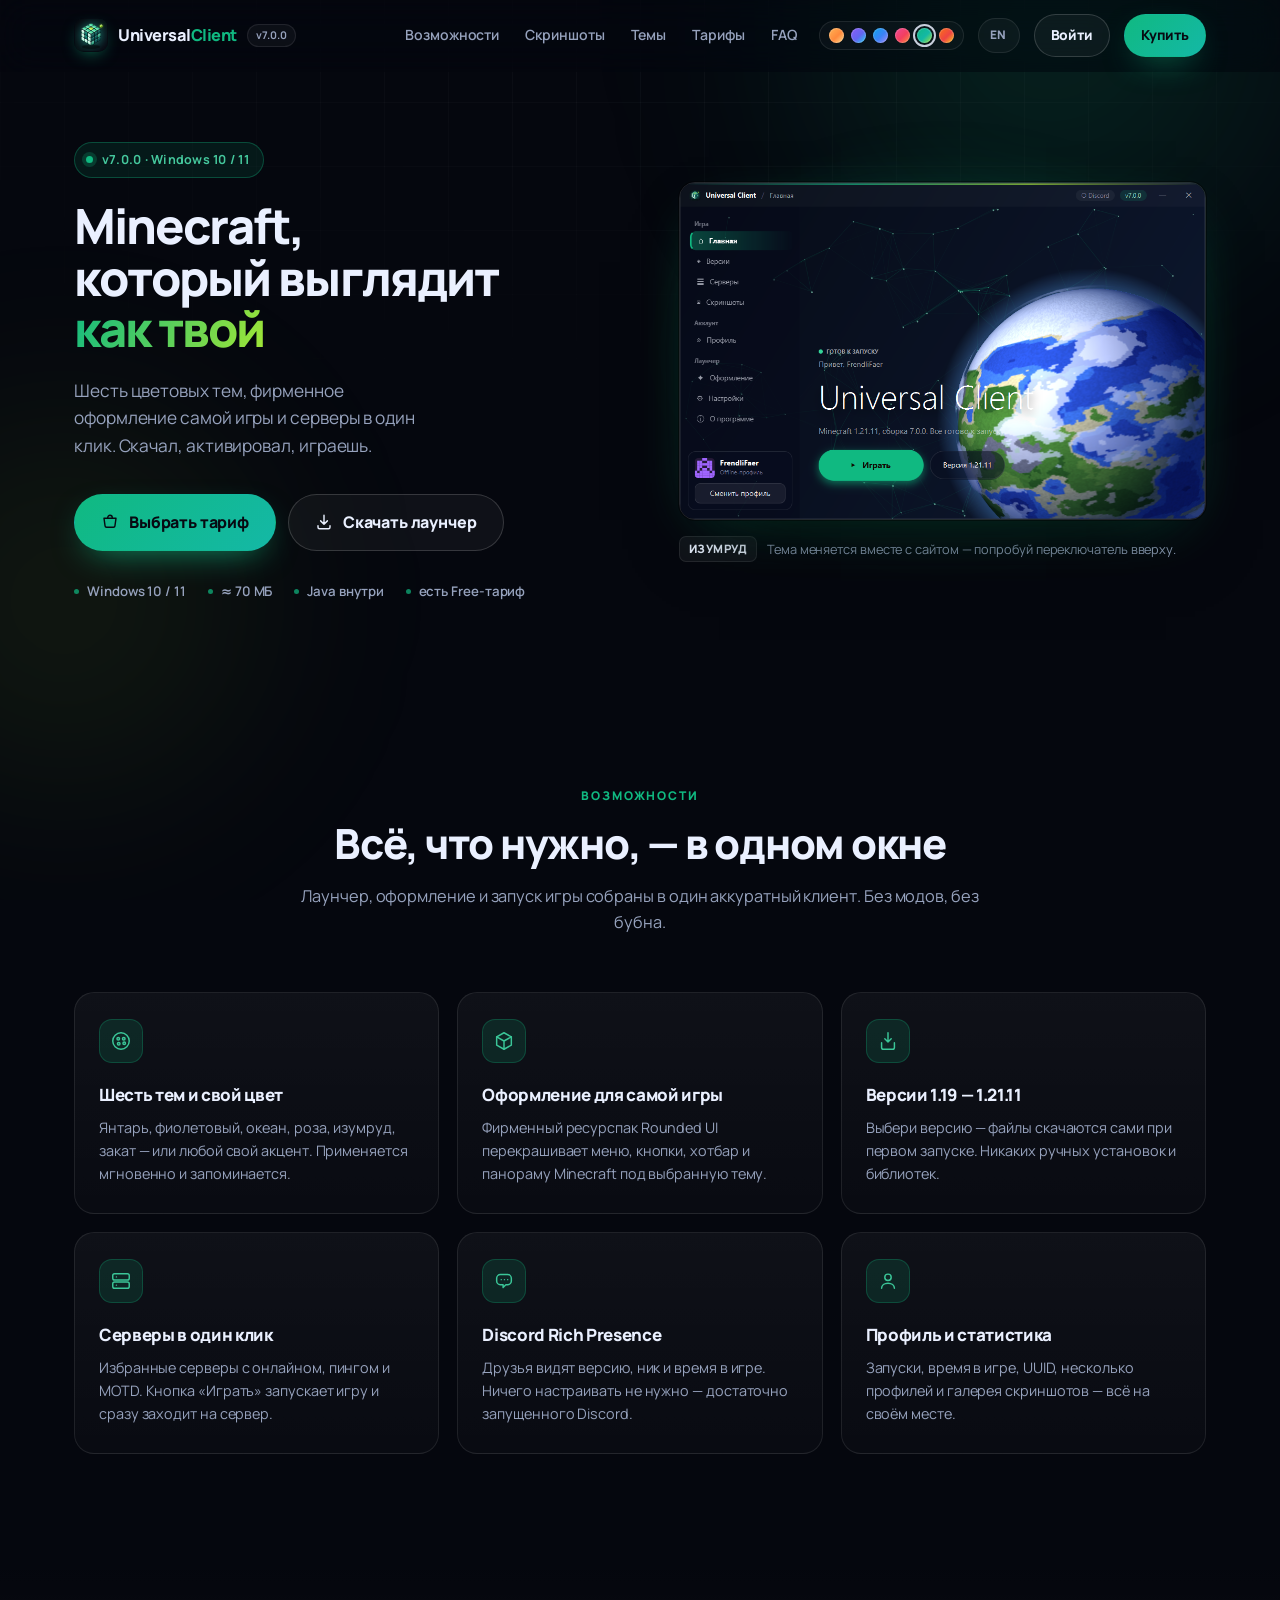
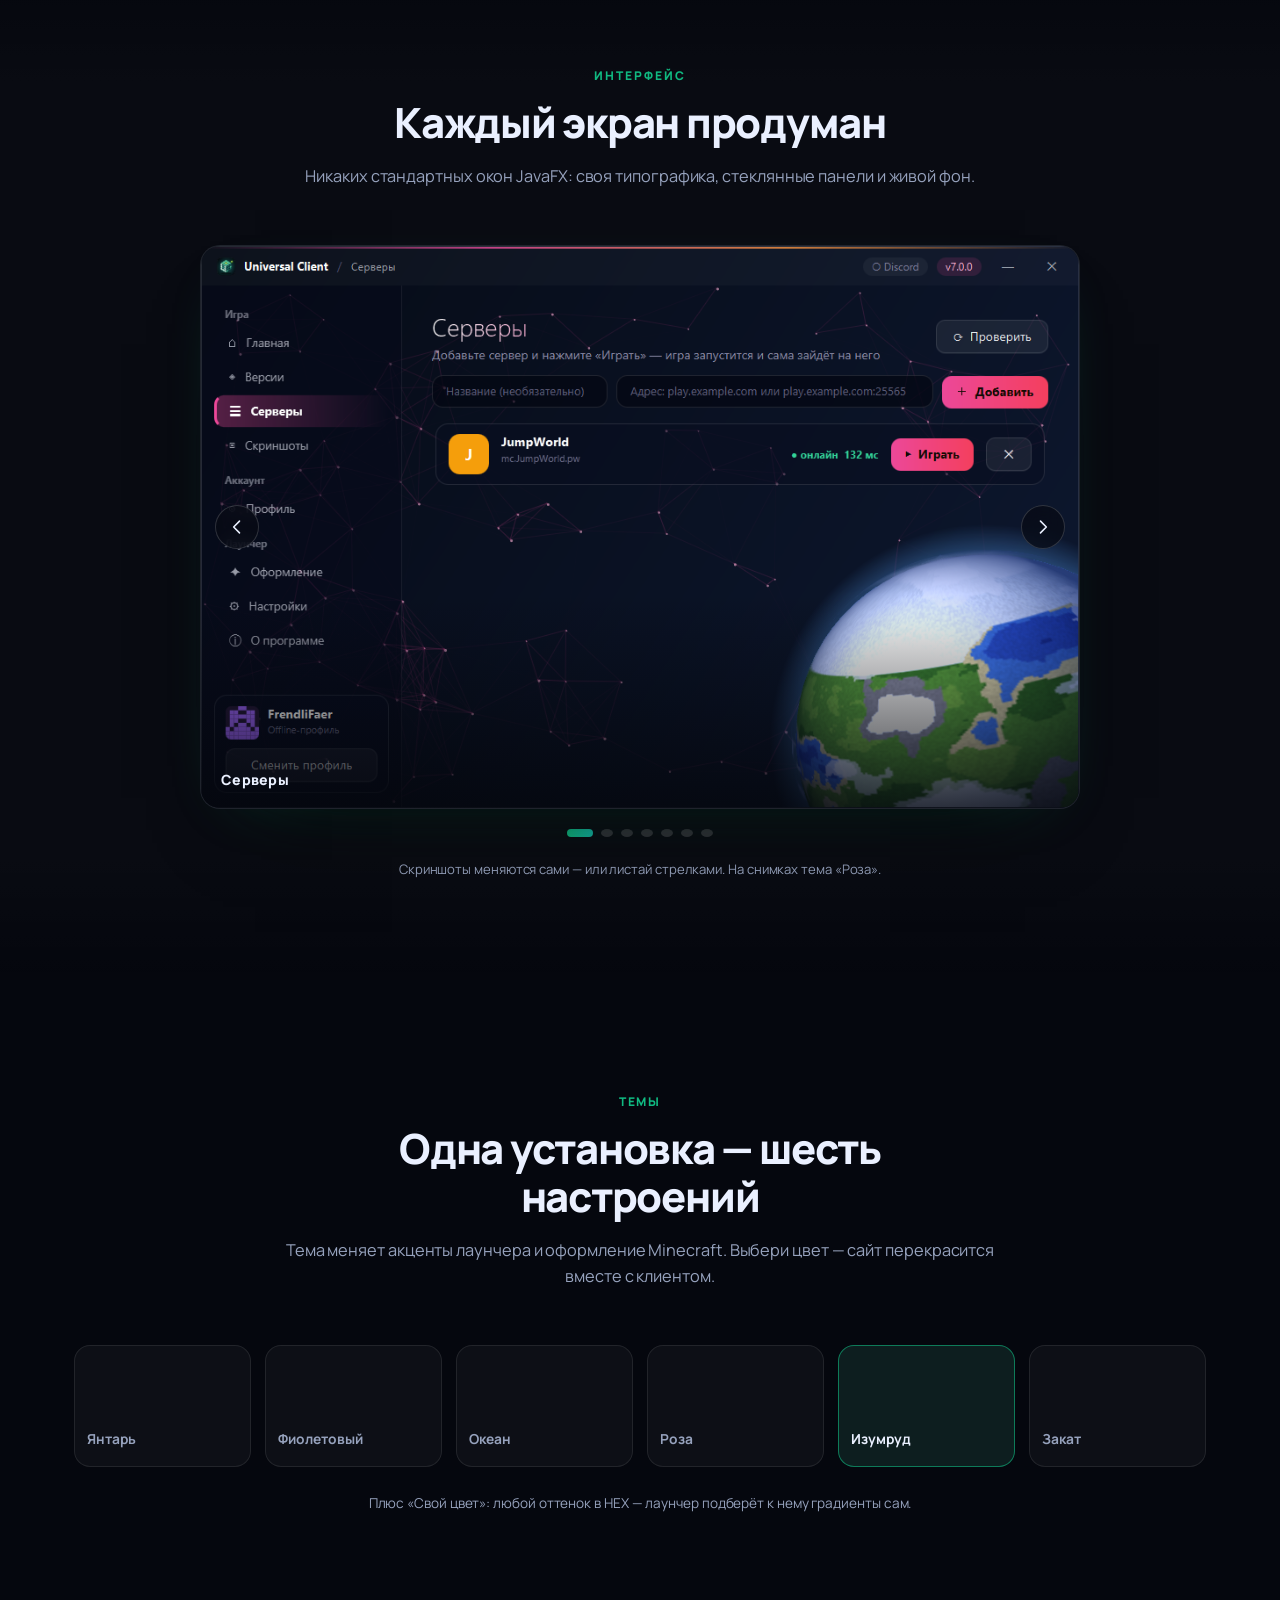
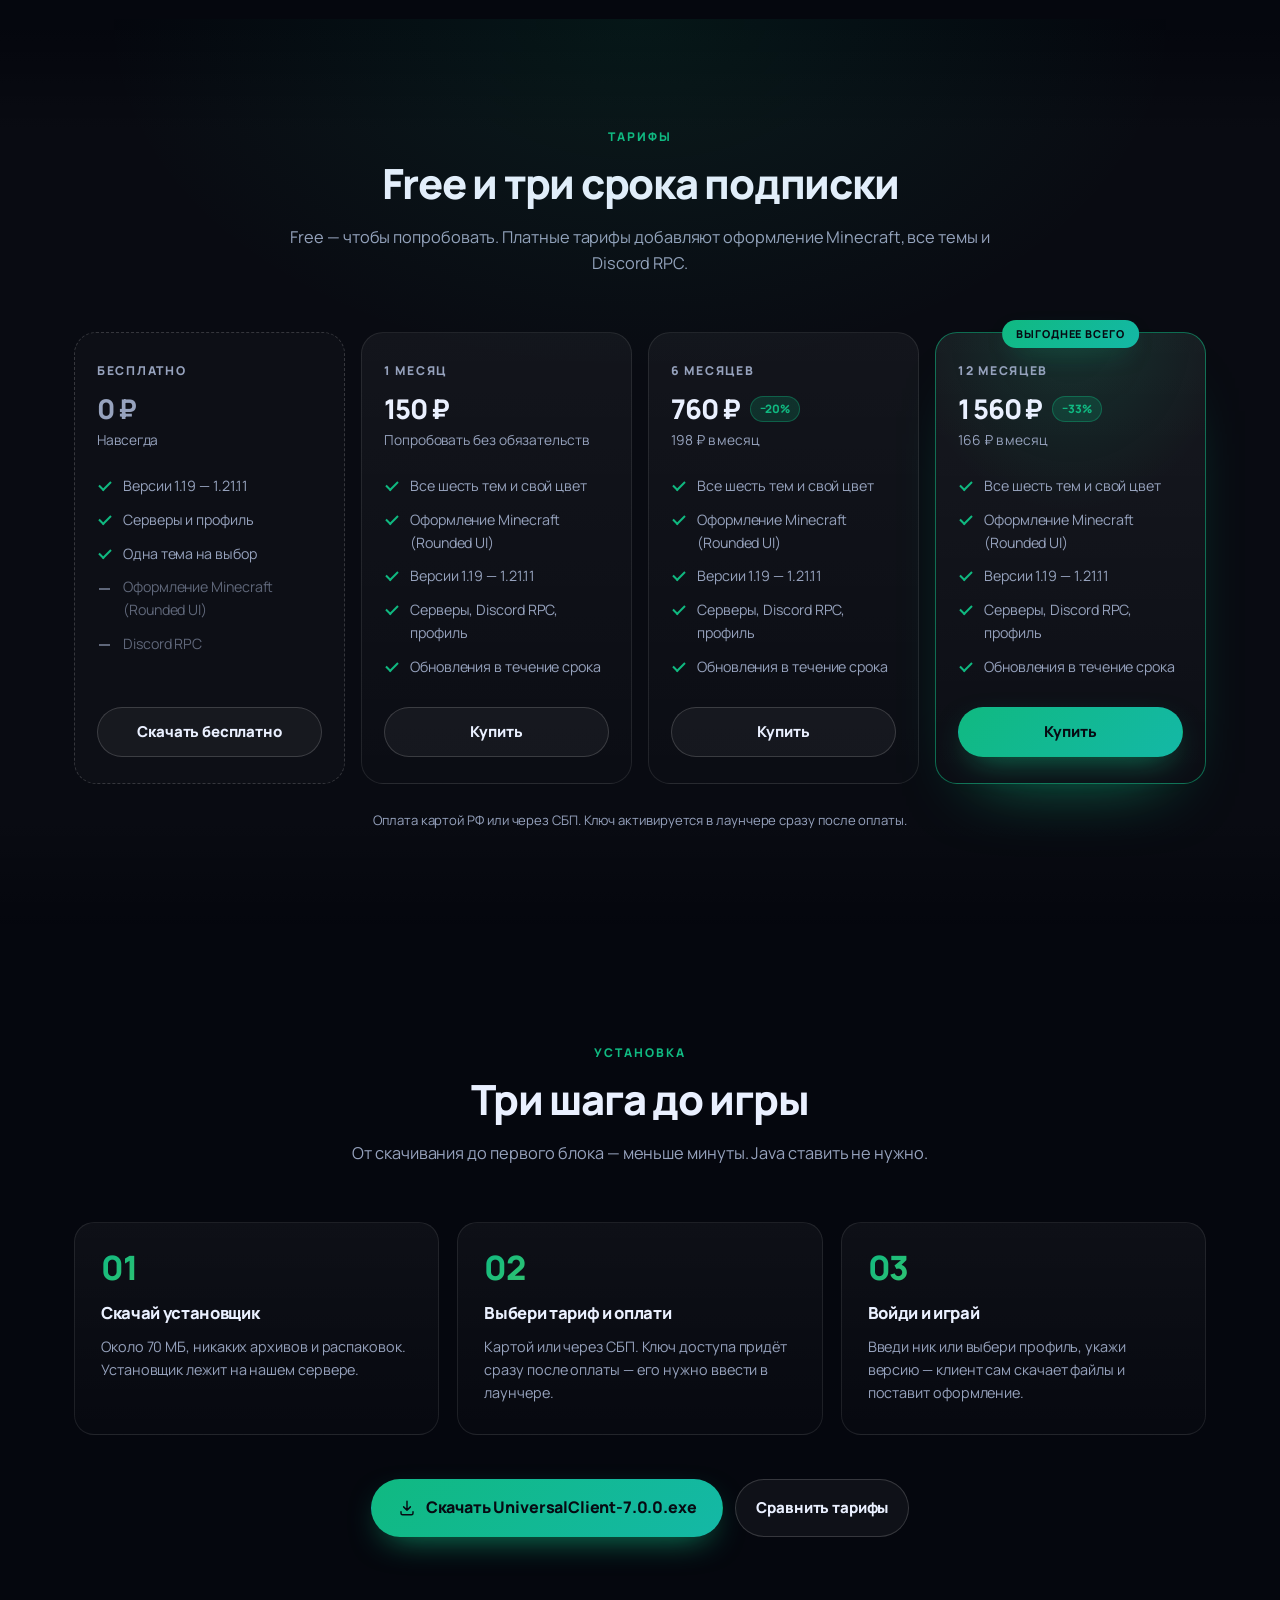
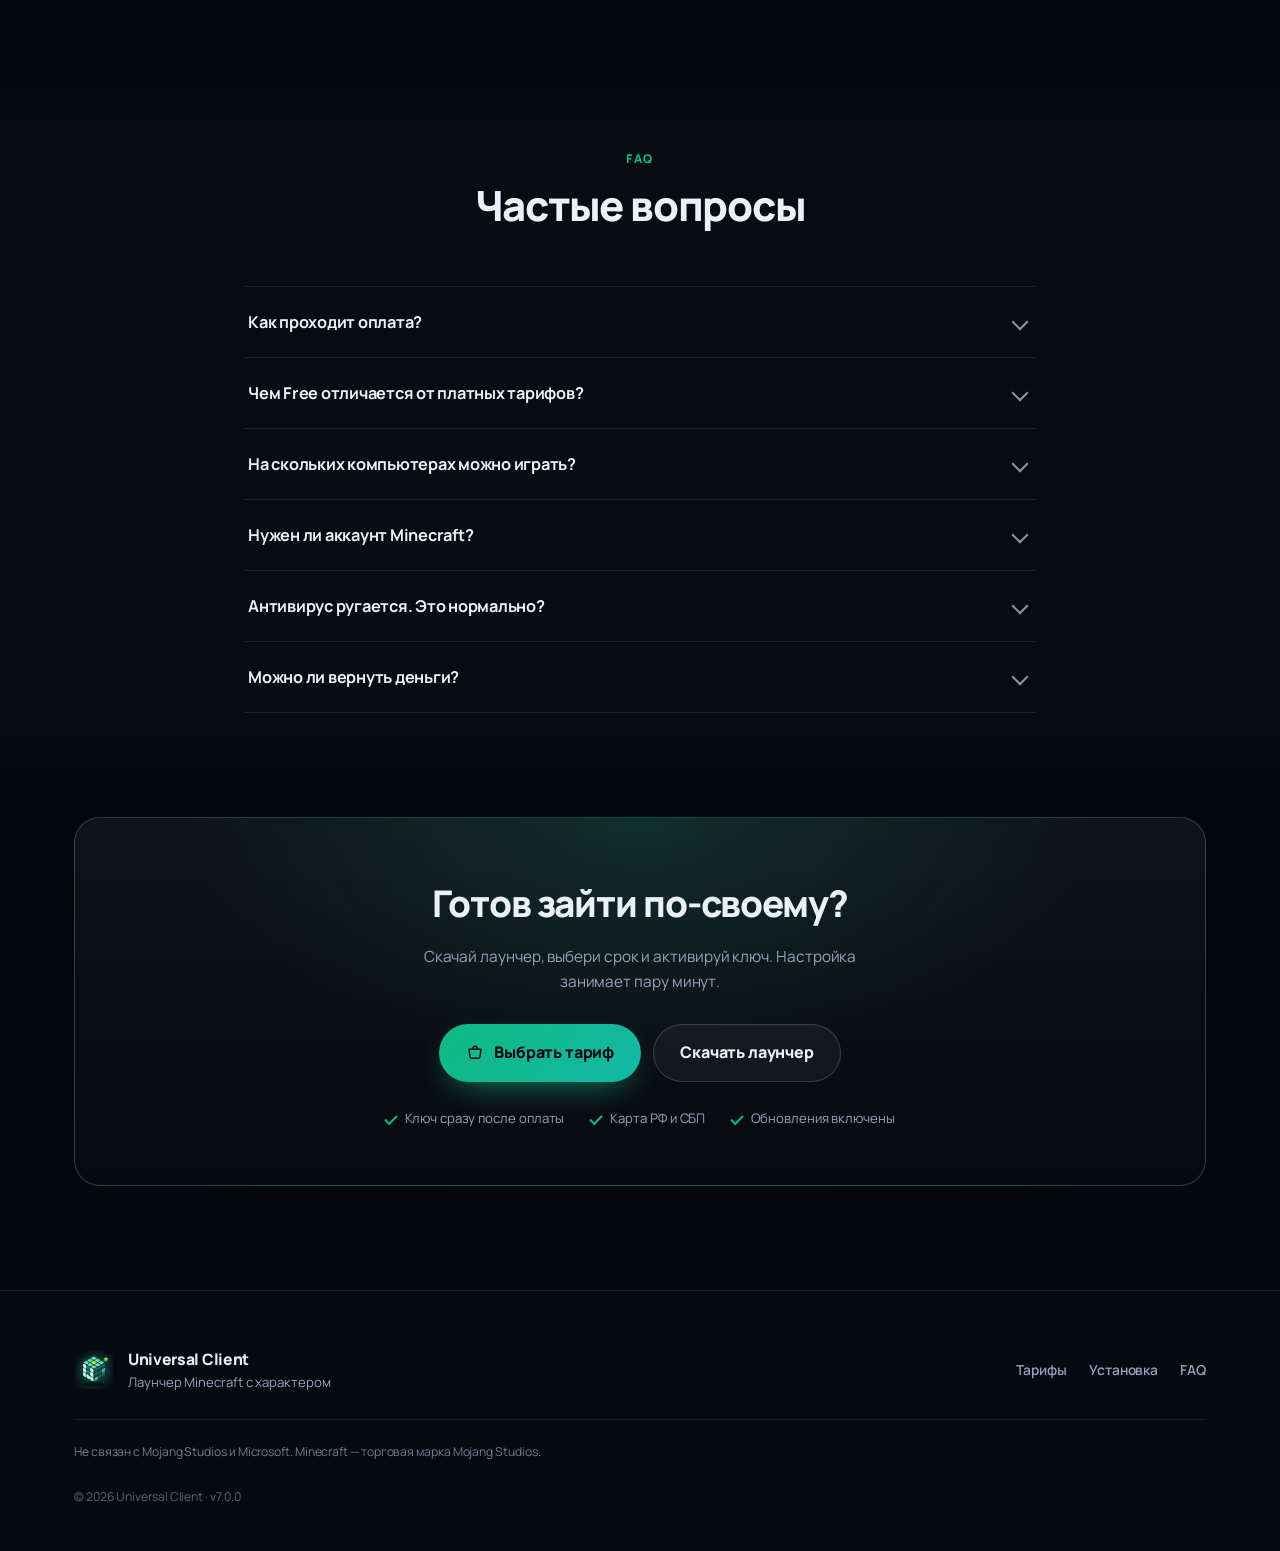
==== index.html @ 09046545 "Add files via upload" ====
<!DOCTYPE html>
<html lang="ru" data-theme="emerald">
<head>
<meta charset="UTF-8">
<meta name="viewport" content="width=device-width, initial-scale=1">
<title>Universal Client — лаунчер Minecraft с шестью темами</title>
<meta name="description" content="Universal Client — лаунчер Minecraft: шесть цветовых тем, фирменное оформление игры, версии 1.19–1.21.11, серверы в один клик и Discord Rich Presence. Бесплатный тариф и подписки на 1, 6 и 12 месяцев.">
<meta name="theme-color" content="#070a12">
<meta property="og:type" content="website">
<meta property="og:title" content="Universal Client — лаунчер Minecraft">
<meta property="og:description" content="Шесть тем, фирменный ресурспак, серверы в один клик. Free-тариф и подписки на 1, 6 и 12 месяцев.">
<meta property="og:image" content="assets/img/home-emerald.png">
<link rel="icon" href="assets/img/icon.png">
<link rel="apple-touch-icon" href="assets/img/icon.png">
<link rel="preload" href="assets/fonts/manrope-cyrillic.woff2" as="font" type="font/woff2" crossorigin>
<link rel="preload" href="assets/fonts/manrope-latin.woff2" as="font" type="font/woff2" crossorigin>
<link rel="stylesheet" href="assets/css/style.css">
<script>document.documentElement.classList.add("js");</script>
</head>
<body>

<div class="bg" aria-hidden="true">
  <div class="bg-grid"></div>
  <div class="bg-glow bg-glow--a"></div>
  <div class="bg-glow bg-glow--b"></div>
</div>

<header class="header" id="header">
  <div class="wrap header__inner">
    <a class="brand" href="#top" aria-label="Universal Client">
      <img class="brand__icon" src="assets/img/icon.png" alt="" width="36" height="36">
      <span class="brand__text">Universal<span>Client</span></span>
      <span class="brand__ver">v7.0.0</span>
    </a>

    <nav class="nav" id="nav" aria-label="Основная навигация">
      <a href="#features" data-i18n="nav.features">Возможности</a>
      <a href="#gallery" data-i18n="nav.gallery">Скриншоты</a>
      <a href="#themes" data-i18n="nav.themes">Темы</a>
      <a href="#pricing" data-i18n="nav.pricing">Тарифы</a>
      <a href="#faq" data-i18n="nav.faq">FAQ</a>
      <a class="nav__account" href="account.html" data-account>
        <span class="acc-avatar" data-account-avatar aria-hidden="true"></span>
        <span class="acc-label" data-account-label data-i18n="btn.account">Войти</span>
      </a>
    </nav>

    <div class="header__actions">
      <div class="swatches" id="swatches" role="group" aria-label="Цветовая тема">
        <button class="swatch" data-set-theme="amber"   data-t="amber"   aria-label="Янтарь" title="Янтарь"><span></span></button>
        <button class="swatch" data-set-theme="purple"  data-t="purple"  aria-label="Фиолетовый" title="Фиолетовый"><span></span></button>
        <button class="swatch" data-set-theme="ocean"   data-t="ocean"   aria-label="Океан" title="Океан"><span></span></button>
        <button class="swatch" data-set-theme="rose"    data-t="rose"    aria-label="Роза" title="Роза"><span></span></button>
        <button class="swatch" data-set-theme="emerald" data-t="emerald" aria-label="Изумруд" title="Изумруд"><span></span></button>
        <button class="swatch" data-set-theme="sunset"  data-t="sunset"  aria-label="Закат" title="Закат"><span></span></button>
      </div>
      <button class="lang" id="langBtn" type="button" aria-label="Switch language">EN</button>
      <a class="btn btn--ghost btn--sm header__account" href="account.html" data-account>
        <span class="acc-avatar" data-account-avatar aria-hidden="true"></span>
        <span class="acc-label" data-account-label data-i18n="btn.account">Войти</span>
      </a>
      <a class="btn btn--primary btn--sm" href="#pricing">
        <span data-i18n="btn.buy">Купить</span>
      </a>
      <button class="burger" id="burger" type="button" aria-label="Меню" aria-expanded="false" aria-controls="nav">
        <span></span><span></span><span></span>
      </button>
    </div>
  </div>
</header>

<main id="top">

  <!-- HERO -->
  <section class="hero">
    <div class="wrap hero__grid">
      <div class="hero__copy reveal">
        <span class="pill">
          <span class="dot"></span>
          <span data-i18n="hero.pill">v7.0.0 · Windows 10 / 11</span>
        </span>
        <h1 class="hero__title" data-i18n-html="hero.title">Minecraft,<br>который выглядит<br><span class="grad">как твой</span></h1>
        <p class="hero__lead" data-i18n="hero.lead">Шесть цветовых тем, фирменное оформление самой игры и серверы в один клик. Скачал, активировал, играешь.</p>
        <div class="hero__cta">
          <a class="btn btn--primary btn--lg" href="#pricing">
            <svg class="ico" viewBox="0 0 24 24" aria-hidden="true"><path d="M4 7h16l-1.4 10.2a2 2 0 0 1-2 1.8H7.4a2 2 0 0 1-2-1.8L4 7Z"/><path d="M9 7V6a3 3 0 0 1 6 0v1"/></svg>
            <span data-i18n="btn.choosePlan">Выбрать тариф</span>
          </a>
          <a class="btn btn--ghost btn--lg" href="#" data-download>
            <svg class="ico" viewBox="0 0 24 24" aria-hidden="true"><path d="M12 3v12m0 0 4.5-4.5M12 15l-4.5-4.5M4 17v2a2 2 0 0 0 2 2h12a2 2 0 0 0 2-2v-2"/></svg>
            <span data-i18n="btn.downloadClient">Скачать лаунчер</span>
          </a>
        </div>
        <ul class="hero__meta">
          <li data-i18n="hero.meta1">Windows 10 / 11</li>
          <li data-i18n="hero.meta2">≈ 70 МБ</li>
          <li data-i18n="hero.meta3">Java внутри</li>
          <li data-i18n="hero.meta4">есть Free-тариф</li>
        </ul>
      </div>

      <div class="hero__visual reveal">
        <div class="shot">
          <div class="shot__glow"></div>
          <img id="heroShot" src="assets/img/home-emerald.png" width="1000" height="640"
               alt="Главный экран Universal Client" data-i18n-alt="alt.hero">
        </div>
        <p class="hero__caption">
          <span class="kbd">Изумруд</span>
          <span data-i18n="hero.caption">Тема меняется вместе с сайтом — попробуй переключатель вверху.</span>
        </p>
      </div>
    </div>
  </section>

  <!-- FEATURES -->
  <section class="section" id="features">
    <div class="wrap">
      <header class="section__head reveal">
        <span class="eyebrow" data-i18n="feat.eyebrow">Возможности</span>
        <h2 class="section__title" data-i18n="feat.title">Всё, что нужно, — в одном окне</h2>
        <p class="section__lead" data-i18n="feat.lead">Лаунчер, оформление и запуск игры собраны в один аккуратный клиент. Без модов, без бубна.</p>
      </header>

      <div class="cards">
        <article class="card reveal">
          <span class="card__ico">
            <svg viewBox="0 0 24 24" aria-hidden="true"><circle cx="12" cy="12" r="9"/><circle cx="9" cy="9.5" r="1.4"/><circle cx="15" cy="9.5" r="1.4"/><circle cx="9.5" cy="15" r="1.4"/><circle cx="15.5" cy="14.5" r="1.4"/></svg>
          </span>
          <h3 data-i18n="f1.title">Шесть тем и свой цвет</h3>
          <p data-i18n="f1.text">Янтарь, фиолетовый, океан, роза, изумруд, закат — или любой свой акцент. Применяется мгновенно и запоминается.</p>
        </article>

        <article class="card reveal">
          <span class="card__ico">
            <svg viewBox="0 0 24 24" aria-hidden="true"><path d="m12 3 8 4.5v9L12 21l-8-4.5v-9L12 3Z"/><path d="M4 7.5 12 12l8-4.5M12 12v9"/></svg>
          </span>
          <h3 data-i18n="f2.title">Оформление для самой игры</h3>
          <p data-i18n="f2.text">Фирменный ресурспак Rounded UI перекрашивает меню, кнопки, хотбар и панораму Minecraft под выбранную тему.</p>
        </article>

        <article class="card reveal">
          <span class="card__ico">
            <svg viewBox="0 0 24 24" aria-hidden="true"><path d="M12 3v10m0 0 3.5-3.5M12 13 8.5 9.5"/><path d="M5 14v5a2 2 0 0 0 2 2h10a2 2 0 0 0 2-2v-5"/></svg>
          </span>
          <h3 data-i18n="f3.title">Версии 1.19 — 1.21.11</h3>
          <p data-i18n="f3.text">Выбери версию — файлы скачаются сами при первом запуске. Никаких ручных установок и библиотек.</p>
        </article>

        <article class="card reveal">
          <span class="card__ico">
            <svg viewBox="0 0 24 24" aria-hidden="true"><rect x="3" y="4" width="18" height="7" rx="2"/><rect x="3" y="13" width="18" height="7" rx="2"/><path d="M7 7.5h.01M7 16.5h.01"/></svg>
          </span>
          <h3 data-i18n="f4.title">Серверы в один клик</h3>
          <p data-i18n="f4.text">Избранные серверы с онлайном, пингом и MOTD. Кнопка «Играть» запускает игру и сразу заходит на сервер.</p>
        </article>

        <article class="card reveal">
          <span class="card__ico">
            <svg viewBox="0 0 24 24" aria-hidden="true"><path d="M8 5h8a4 4 0 0 1 4 4v3a4 4 0 0 1-4 4h-2l-3 3v-3H8a4 4 0 0 1-4-4V9a4 4 0 0 1 4-4Z"/><path d="M9 10.5h.01M12.5 10.5h.01M16 10.5h.01"/></svg>
          </span>
          <h3 data-i18n="f5.title">Discord Rich Presence</h3>
          <p data-i18n="f5.text">Друзья видят версию, ник и время в игре. Ничего настраивать не нужно — достаточно запущенного Discord.</p>
        </article>

        <article class="card reveal">
          <span class="card__ico">
            <svg viewBox="0 0 24 24" aria-hidden="true"><circle cx="12" cy="8" r="3.5"/><path d="M5 20c0-3.3 3.1-5.5 7-5.5s7 2.2 7 5.5"/></svg>
          </span>
          <h3 data-i18n="f6.title">Профиль и статистика</h3>
          <p data-i18n="f6.text">Запуски, время в игре, UUID, несколько профилей и галерея скриншотов — всё на своём месте.</p>
        </article>
      </div>
    </div>
  </section>

  <!-- GALLERY -->
  <section class="section section--alt" id="gallery">
    <div class="wrap">
      <header class="section__head reveal">
        <span class="eyebrow" data-i18n="gallery.eyebrow">Интерфейс</span>
        <h2 class="section__title" data-i18n="gallery.title">Каждый экран продуман</h2>
        <p class="section__lead" data-i18n="gallery.lead">Никаких стандартных окон JavaFX: своя типографика, стеклянные панели и живой фон.</p>
      </header>

      <div class="slider reveal" id="slider" aria-roledescription="carousel" aria-label="Скриншоты интерфейса">
        <div class="slider__frame">
          <div class="slider__track" id="sliderTrack">
            <button class="slide" data-full="assets/img/page-servers.png" data-cap="gallery.cap2">
              <img src="assets/img/page-servers.png" width="1000" height="640" alt="Список серверов" loading="lazy">
              <span class="slide__cap" data-i18n="gallery.cap2">Серверы</span>
            </button>
            <button class="slide" data-full="assets/img/page-versions.png" data-cap="gallery.cap1">
              <img src="assets/img/page-versions.png" width="1000" height="640" alt="Выбор версии Minecraft" loading="lazy">
              <span class="slide__cap" data-i18n="gallery.cap1">Версии</span>
            </button>
            <button class="slide" data-full="assets/img/page-themes.png" data-cap="gallery.cap3">
              <img src="assets/img/page-themes.png" width="1000" height="640" alt="Выбор цветовой темы" loading="lazy">
              <span class="slide__cap" data-i18n="gallery.cap3">Оформление</span>
            </button>
            <button class="slide" data-full="assets/img/page-profile.png" data-cap="gallery.cap4">
              <img src="assets/img/page-profile.png" width="1000" height="640" alt="Профиль игрока и статистика" loading="lazy">
              <span class="slide__cap" data-i18n="gallery.cap4">Профиль</span>
            </button>
            <button class="slide" data-full="assets/img/page-settings.png" data-cap="gallery.cap5">
              <img src="assets/img/page-settings.png" width="1000" height="640" alt="Настройки лаунчера" loading="lazy">
              <span class="slide__cap" data-i18n="gallery.cap5">Настройки</span>
            </button>
            <button class="slide" data-full="assets/img/page-screenshots.png" data-cap="gallery.cap6">
              <img src="assets/img/page-screenshots.png" width="1000" height="640" alt="Галерея скриншотов игры" loading="lazy">
              <span class="slide__cap" data-i18n="gallery.cap6">Скриншоты</span>
            </button>
            <button class="slide" data-full="assets/img/page-about.png" data-cap="gallery.cap7">
              <img src="assets/img/page-about.png" width="1000" height="640" alt="О программе" loading="lazy">
              <span class="slide__cap" data-i18n="gallery.cap7">О программе</span>
            </button>
          </div>

          <button class="slider__nav slider__nav--prev" id="sliderPrev" type="button" aria-label="Предыдущий скриншот">
            <svg viewBox="0 0 24 24" aria-hidden="true"><path d="M15 5l-7 7 7 7"/></svg>
          </button>
          <button class="slider__nav slider__nav--next" id="sliderNext" type="button" aria-label="Следующий скриншот">
            <svg viewBox="0 0 24 24" aria-hidden="true"><path d="M9 5l7 7-7 7"/></svg>
          </button>
        </div>

        <div class="slider__dots" id="sliderDots"></div>
      </div>

      <p class="gallery__note" data-i18n="gallery.note">Скриншоты меняются сами — или листай стрелками. На снимках тема «Роза».</p>
    </div>
  </section>

  <!-- THEMES -->
  <section class="section" id="themes">
    <div class="wrap">
      <header class="section__head reveal">
        <span class="eyebrow" data-i18n="themes.eyebrow">Темы</span>
        <h2 class="section__title" data-i18n="themes.title">Одна установка — шесть настроений</h2>
        <p class="section__lead" data-i18n="themes.lead">Тема меняет акценты лаунчера и оформление Minecraft. Выбери цвет — сайт перекрасится вместе с клиентом.</p>
      </header>

      <div class="themes">
        <button class="theme-card reveal" data-set-theme="amber" data-t="amber">
          <span class="theme-card__bar"></span>
          <span class="theme-card__name" data-i18n="t.amber">Янтарь</span>
        </button>
        <button class="theme-card reveal" data-set-theme="purple" data-t="purple">
          <span class="theme-card__bar"></span>
          <span class="theme-card__name" data-i18n="t.purple">Фиолетовый</span>
        </button>
        <button class="theme-card reveal" data-set-theme="ocean" data-t="ocean">
          <span class="theme-card__bar"></span>
          <span class="theme-card__name" data-i18n="t.ocean">Океан</span>
        </button>
        <button class="theme-card reveal" data-set-theme="rose" data-t="rose">
          <span class="theme-card__bar"></span>
          <span class="theme-card__name" data-i18n="t.rose">Роза</span>
        </button>
        <button class="theme-card reveal" data-set-theme="emerald" data-t="emerald">
          <span class="theme-card__bar"></span>
          <span class="theme-card__name" data-i18n="t.emerald">Изумруд</span>
        </button>
        <button class="theme-card reveal" data-set-theme="sunset" data-t="sunset">
          <span class="theme-card__bar"></span>
          <span class="theme-card__name" data-i18n="t.sunset">Закат</span>
        </button>
      </div>

      <p class="themes__note reveal" data-i18n="themes.note">Плюс «Свой цвет»: любой оттенок в HEX — лаунчер подберёт к нему градиенты сам.</p>
    </div>
  </section>

  <!-- PRICING -->
  <section class="section section--alt section--pricing" id="pricing">
    <div class="wrap">
      <header class="section__head reveal">
        <span class="eyebrow" data-i18n="price.eyebrow">Тарифы</span>
        <h2 class="section__title" data-i18n="price.title">Free и три срока подписки</h2>
        <p class="section__lead" data-i18n="price.lead">Free — чтобы попробовать. Платные тарифы добавляют оформление Minecraft, все темы и Discord RPC.</p>
      </header>

      <div class="plans">
        <article class="plan plan--free reveal">
          <header class="plan__head">
            <span class="plan__term" data-i18n="plan.term0">Бесплатно</span>
            <p class="plan__price">
              <span class="plan__amount">0 ₽</span>
            </p>
            <p class="plan__per" data-i18n="plan.per0">Навсегда</p>
          </header>
          <ul class="plan__list">
            <li data-i18n="plan.f3">Версии 1.19 — 1.21.11</li>
            <li data-i18n="plan.free2">Серверы и профиль</li>
            <li data-i18n="plan.free3">Одна тема на выбор</li>
            <li class="is-off" data-i18n="plan.f2">Оформление Minecraft (Rounded UI)</li>
            <li class="is-off" data-i18n="plan.free5">Discord RPC</li>
          </ul>
          <a class="btn btn--ghost btn--block" href="#" data-download>
            <span data-i18n="btn.free">Скачать бесплатно</span>
          </a>
        </article>

        <article class="plan reveal">
          <header class="plan__head">
            <span class="plan__term" data-i18n="plan.term1">1 месяц</span>
            <p class="plan__price">
              <span class="plan__amount">150 ₽</span>
            </p>
            <p class="plan__per" data-i18n="plan.per1">Попробовать без обязательств</p>
          </header>
          <ul class="plan__list">
            <li data-i18n="plan.f1">Все шесть тем и свой цвет</li>
            <li data-i18n="plan.f2">Оформление Minecraft (Rounded UI)</li>
            <li data-i18n="plan.f3">Версии 1.19 — 1.21.11</li>
            <li data-i18n="plan.f4">Серверы, Discord RPC, профиль</li>
            <li data-i18n="plan.f5">Обновления в течение срока</li>
          </ul>
          <a class="btn btn--ghost btn--block" href="#" data-buy="1m">
            <span data-i18n="btn.buy">Купить</span>
          </a>
        </article>

        <article class="plan reveal">
          <header class="plan__head">
            <span class="plan__term" data-i18n="plan.term2">6 месяцев</span>
            <p class="plan__price">
              <span class="plan__amount">760 ₽</span>
              <span class="plan__save" data-i18n="plan.save2">−20%</span>
            </p>
            <p class="plan__per" data-i18n="plan.per2">198 ₽ в месяц</p>
          </header>
          <ul class="plan__list">
            <li data-i18n="plan.f1">Все шесть тем и свой цвет</li>
            <li data-i18n="plan.f2">Оформление Minecraft (Rounded UI)</li>
            <li data-i18n="plan.f3">Версии 1.19 — 1.21.11</li>
            <li data-i18n="plan.f4">Серверы, Discord RPC, профиль</li>
            <li data-i18n="plan.f5">Обновления в течение срока</li>
          </ul>
          <a class="btn btn--ghost btn--block" href="#" data-buy="6m">
            <span data-i18n="btn.buy">Купить</span>
          </a>
        </article>

        <article class="plan plan--featured reveal">
          <span class="plan__badge" data-i18n="plan.badge">Выгоднее всего</span>
          <header class="plan__head">
            <span class="plan__term" data-i18n="plan.term3">12 месяцев</span>
            <p class="plan__price">
              <span class="plan__amount">1 560 ₽</span>
              <span class="plan__save" data-i18n="plan.save3">−33%</span>
            </p>
            <p class="plan__per" data-i18n="plan.per3">166 ₽ в месяц</p>
          </header>
          <ul class="plan__list">
            <li data-i18n="plan.f1">Все шесть тем и свой цвет</li>
            <li data-i18n="plan.f2">Оформление Minecraft (Rounded UI)</li>
            <li data-i18n="plan.f3">Версии 1.19 — 1.21.11</li>
            <li data-i18n="plan.f4">Серверы, Discord RPC, профиль</li>
            <li data-i18n="plan.f5">Обновления в течение срока</li>
          </ul>
          <a class="btn btn--primary btn--block" href="#" data-buy="12m">
            <span data-i18n="btn.buy">Купить</span>
          </a>
        </article>
      </div>

      <p class="plans__note reveal" data-i18n="price.note">Оплата картой РФ или через СБП. Ключ активируется в лаунчере сразу после оплаты.</p>
    </div>
  </section>

  <!-- INSTALL -->
  <section class="section" id="install">
    <div class="wrap">
      <header class="section__head reveal">
        <span class="eyebrow" data-i18n="install.eyebrow">Установка</span>
        <h2 class="section__title" data-i18n="install.title">Три шага до игры</h2>
        <p class="section__lead" data-i18n="install.lead">От скачивания до первого блока — меньше минуты. Java ставить не нужно.</p>
      </header>

      <ol class="steps">
        <li class="step reveal">
          <span class="step__num">01</span>
          <h3 data-i18n="s1.title">Скачай установщик</h3>
          <p data-i18n="s1.text">Около 70 МБ, никаких архивов и распаковок. Установщик лежит на нашем сервере.</p>
        </li>
        <li class="step reveal">
          <span class="step__num">02</span>
          <h3 data-i18n="s2.title">Выбери тариф и оплати</h3>
          <p data-i18n="s2.text">Картой или через СБП. Ключ доступа придёт сразу после оплаты — его нужно ввести в лаунчере.</p>
        </li>
        <li class="step reveal">
          <span class="step__num">03</span>
          <h3 data-i18n="s3.title">Войди и играй</h3>
          <p data-i18n="s3.text">Введи ник или выбери профиль, укажи версию — клиент сам скачает файлы и поставит оформление.</p>
        </li>
      </ol>

      <div class="install__cta reveal">
        <a class="btn btn--primary btn--lg" href="#" data-download>
          <svg class="ico" viewBox="0 0 24 24" aria-hidden="true"><path d="M12 3v12m0 0 4.5-4.5M12 15l-4.5-4.5M4 17v2a2 2 0 0 0 2 2h12a2 2 0 0 0 2-2v-2"/></svg>
          <span data-i18n="btn.downloadExe">Скачать UniversalClient-7.0.0.exe</span>
        </a>
        <a class="btn btn--ghost" href="#pricing">
          <span data-i18n="btn.comparePlans">Сравнить тарифы</span>
        </a>
      </div>
    </div>
  </section>

  <!-- FAQ -->
  <section class="section section--alt" id="faq">
    <div class="wrap wrap--narrow">
      <header class="section__head reveal">
        <span class="eyebrow" data-i18n="faq.eyebrow">FAQ</span>
        <h2 class="section__title" data-i18n="faq.title">Частые вопросы</h2>
      </header>

      <div class="faq">
        <details class="faq__item reveal">
          <summary><span data-i18n="q1">Как проходит оплата?</span></summary>
          <p data-i18n="a1">Картой РФ или через СБП. После оплаты вы получаете ключ доступа и вводите его в лаунчере — доступ открывается сразу.</p>
        </details>
        <details class="faq__item reveal">
          <summary><span data-i18n="q2">Чем Free отличается от платных тарифов?</span></summary>
          <p data-i18n="a2">Free — базовый доступ: все версии, серверы, профиль и одна тема. Платные тарифы добавляют оформление Minecraft, все шесть тем, свой цвет и Discord RPC, а между собой отличаются только сроком.</p>
        </details>
        <details class="faq__item reveal">
          <summary><span data-i18n="q3">На скольких компьютерах можно играть?</span></summary>
          <p data-i18n="a3">Ключ рассчитан на один компьютер. Если меняешь ПК — напиши в поддержку, ключ перенесут.</p>
        </details>
        <details class="faq__item reveal">
          <summary><span data-i18n="q4">Нужен ли аккаунт Minecraft?</span></summary>
          <p data-i18n="a4">Для одиночной игры и серверов без проверки — нет, достаточно ника. Для серверов с лицензионной проверкой понадобится официальный аккаунт Microsoft.</p>
        </details>
        <details class="faq__item reveal">
          <summary><span data-i18n="q5">Антивирус ругается. Это нормально?</span></summary>
          <p data-i18n="a5">Установщик не подписан платным сертификатом, поэтому SmartScreen может показать «Неизвестный издатель». Это обычная ситуация для небольших проектов. Клиент не трогает файлы вне своей папки и не содержит майнеров.</p>
        </details>
        <details class="faq__item reveal">
          <summary><span data-i18n="q6">Можно ли вернуть деньги?</span></summary>
          <p data-i18n="a6">Да, в течение 24 часов после оплаты, если клиент ещё не запускался. Напиши в поддержку — вернём без вопросов.</p>
        </details>
      </div>
    </div>
  </section>

  <!-- FINAL CTA -->
  <section class="section section--cta" id="start">
    <div class="wrap">
      <div class="start reveal">
        <h2 class="start__title" data-i18n="cta.title">Готов зайти по-своему?</h2>
        <p class="start__text" data-i18n="cta.text">Скачай лаунчер, выбери срок и активируй ключ. Настройка занимает пару минут.</p>
        <div class="start__actions">
          <a class="btn btn--primary btn--lg" href="#pricing">
            <svg class="ico" viewBox="0 0 24 24" aria-hidden="true"><path d="M4 7h16l-1.4 10.2a2 2 0 0 1-2 1.8H7.4a2 2 0 0 1-2-1.8L4 7Z"/><path d="M9 7V6a3 3 0 0 1 6 0v1"/></svg>
            <span data-i18n="btn.choosePlan">Выбрать тариф</span>
          </a>
          <a class="btn btn--ghost btn--lg" href="#" data-download>
            <span data-i18n="btn.downloadClient">Скачать лаунчер</span>
          </a>
        </div>
        <ul class="start__points">
          <li data-i18n="cta.p1">Ключ сразу после оплаты</li>
          <li data-i18n="cta.p2">Карта РФ и СБП</li>
          <li data-i18n="cta.p3">Обновления включены</li>
        </ul>
      </div>
    </div>
  </section>

</main>

<footer class="footer">
  <div class="wrap footer__inner">
    <div class="footer__brand">
      <img src="assets/img/icon.png" alt="" width="40" height="40">
      <div>
        <strong>Universal Client</strong>
        <span data-i18n="footer.tagline">Лаунчер Minecraft с характером</span>
      </div>
    </div>

    <nav class="footer__nav" aria-label="Ссылки">
      <a href="#pricing" data-i18n="nav.pricing">Тарифы</a>
      <a href="#install" data-i18n="nav.install">Установка</a>
      <a href="#faq" data-i18n="nav.faq">FAQ</a>
    </nav>

    <p class="footer__legal" data-i18n="footer.legal">Не связан с Mojang Studios и Microsoft. Minecraft — торговая марка Mojang Studios.</p>
    <p class="footer__copy">© 2026 Universal Client · v7.0.0</p>
  </div>
</footer>

<!-- LIGHTBOX -->
<div class="lightbox" id="lightbox" hidden>
  <button class="lightbox__close" id="lightboxClose" aria-label="Закрыть">
    <svg viewBox="0 0 24 24" aria-hidden="true"><path d="M6 6l12 12M18 6 6 18"/></svg>
  </button>
  <button class="lightbox__nav lightbox__nav--prev" id="lightboxPrev" aria-label="Предыдущий">
    <svg viewBox="0 0 24 24" aria-hidden="true"><path d="M15 5l-7 7 7 7"/></svg>
  </button>
  <figure class="lightbox__fig">
    <img id="lightboxImg" src="" alt="">
    <figcaption id="lightboxCap"></figcaption>
  </figure>
  <button class="lightbox__nav lightbox__nav--next" id="lightboxNext" aria-label="Следующий">
    <svg viewBox="0 0 24 24" aria-hidden="true"><path d="M9 5l7 7-7 7"/></svg>
  </button>
</div>

<script src="assets/js/app.js"></script>
</body>
</html>
---- assets/css/style.css ----
﻿/* =========================================================
   Universal Client — site styles
   ========================================================= */

@font-face {
  font-family: "Manrope";
  font-style: normal;
  font-weight: 200 800;
  font-display: swap;
  src: url("../fonts/manrope-cyrillic.woff2") format("woff2");
  unicode-range: U+0301, U+0400-045F, U+0490-0491, U+04B0-04B1, U+2116;
}
@font-face {
  font-family: "Manrope";
  font-style: normal;
  font-weight: 200 800;
  font-display: swap;
  src: url("../fonts/manrope-latin-ext.woff2") format("woff2");
  unicode-range: U+0100-02BA, U+02BD-02C5, U+02C7-02CC, U+02CE-02D7, U+02DD-02FF, U+0304, U+0308, U+0329, U+1D00-1DBF, U+1E00-1E9F, U+1EF2-1EFF, U+2020, U+20A0-20AB, U+20AD-20C4, U+2113, U+2C60-2C7F, U+A720-A7FF;
}
@font-face {
  font-family: "Manrope";
  font-style: normal;
  font-weight: 200 800;
  font-display: swap;
  src: url("../fonts/manrope-latin.woff2") format("woff2");
  unicode-range: U+0000-00FF, U+0131, U+0152-0153, U+02BB-02BC, U+02C6, U+02DA, U+02DC, U+0304, U+0308, U+0329, U+2000-206F, U+20AC, U+2122, U+2191, U+2193, U+2212, U+2215, U+FEFF, U+FFFD;
}

/* ---------- tokens ---------- */

:root {
  --bg: #05070e;
  --bg-soft: #080c17;
  --panel: rgba(255, 255, 255, 0.035);
  --panel-2: rgba(255, 255, 255, 0.06);
  --line: rgba(255, 255, 255, 0.085);
  --line-strong: rgba(255, 255, 255, 0.16);
  --text: #eaf0ff;
  --muted: #96a2bd;
  --ink: #070a12;
  --wrap: 1180px;
  --radius: 20px;
  --a: #10b981;
  --b: #14b8a6;
  --c: #a3e635;
  --header-h: 72px;
  --ease: cubic-bezier(0.22, 0.7, 0.24, 1);
}

[data-theme="amber"]   { --a: #ffb454; --b: #ff8a3d; --c: #ffd98a; }
[data-theme="purple"]  { --a: #8b5cf6; --b: #6366f1; --c: #22d3ee; }
[data-theme="ocean"]   { --a: #0ea5e9; --b: #3b82f6; --c: #a78bfa; }
[data-theme="rose"]    { --a: #ec4899; --b: #f43f5e; --c: #fb923c; }
[data-theme="emerald"] { --a: #10b981; --b: #14b8a6; --c: #a3e635; }
[data-theme="sunset"]  { --a: #f97316; --b: #ef4444; --c: #facc15; }

/* ---------- reset ---------- */

*,
*::before,
*::after { box-sizing: border-box; }

* { margin: 0; }

html {
  scroll-behavior: smooth;
  -webkit-text-size-adjust: 100%;
}

body {
  min-height: 100vh;
  background: var(--bg);
  color: var(--text);
  font-family: "Manrope", "Segoe UI", system-ui, -apple-system, sans-serif;
  font-size: 16px;
  line-height: 1.6;
  letter-spacing: -0.005em;
  overflow-x: hidden;
  -webkit-font-smoothing: antialiased;
}

img { display: block; max-width: 100%; height: auto; }
a { color: inherit; text-decoration: none; }
button { font: inherit; color: inherit; background: none; border: 0; cursor: pointer; }
ul, ol { list-style: none; padding: 0; }
svg { display: block; }

::selection {
  background: color-mix(in srgb, var(--a) 40%, transparent);
  color: #fff;
}

:focus-visible {
  outline: 2px solid var(--a);
  outline-offset: 3px;
  border-radius: 6px;
}

/* ---------- background ---------- */

.bg {
  position: fixed;
  inset: 0;
  z-index: -1;
  overflow: hidden;
  pointer-events: none;
}

.bg-grid {
  position: absolute;
  inset: -10%;
  background-image:
    linear-gradient(rgba(255, 255, 255, 0.028) 1px, transparent 1px),
    linear-gradient(90deg, rgba(255, 255, 255, 0.028) 1px, transparent 1px);
  background-size: 64px 64px;
  mask-image: radial-gradient(ellipse 80% 60% at 50% 0%, #000 25%, transparent 78%);
  -webkit-mask-image: radial-gradient(ellipse 80% 60% at 50% 0%, #000 25%, transparent 78%);
}

.bg-glow {
  position: absolute;
  border-radius: 50%;
  filter: blur(90px);
  opacity: 0.55;
  transition: background 0.6s var(--ease);
}

.bg-glow--a {
  width: 60vw;
  height: 60vw;
  max-width: 820px;
  max-height: 820px;
  top: -28vw;
  right: -12vw;
  background: radial-gradient(circle, color-mix(in srgb, var(--a) 34%, transparent), transparent 68%);
}

.bg-glow--b {
  width: 46vw;
  height: 46vw;
  max-width: 620px;
  max-height: 620px;
  top: 34vh;
  left: -18vw;
  background: radial-gradient(circle, color-mix(in srgb, var(--c) 20%, transparent), transparent 70%);
}

/* ---------- layout ---------- */

.wrap {
  width: 100%;
  max-width: var(--wrap);
  margin: 0 auto;
  padding: 0 24px;
}

.wrap--narrow { max-width: 840px; }

.section {
  position: relative;
  padding: 104px 0;
  scroll-margin-top: calc(var(--header-h) + 12px);
}

.section--alt {
  background: linear-gradient(180deg, transparent, rgba(255, 255, 255, 0.018) 12%, rgba(255, 255, 255, 0.018) 88%, transparent);
}

.section__head {
  max-width: 720px;
  margin: 0 auto 56px;
  text-align: center;
}

.eyebrow {
  display: inline-block;
  margin-bottom: 14px;
  font-size: 12px;
  font-weight: 800;
  letter-spacing: 0.16em;
  text-transform: uppercase;
  color: var(--a);
}

.section__title {
  font-size: clamp(1.75rem, 3.4vw, 2.6rem);
  font-weight: 800;
  line-height: 1.15;
  letter-spacing: -0.03em;
}

.section__lead {
  margin-top: 16px;
  color: var(--muted);
  font-size: 1.02rem;
}

.grad {
  background: linear-gradient(115deg, var(--a), var(--c));
  -webkit-background-clip: text;
  background-clip: text;
  color: transparent;
}

/* ---------- buttons ---------- */

.btn {
  display: inline-flex;
  align-items: center;
  justify-content: center;
  gap: 10px;
  padding: 12px 20px;
  border-radius: 999px;
  border: 1px solid transparent;
  font-size: 0.94rem;
  font-weight: 800;
  letter-spacing: -0.01em;
  white-space: nowrap;
  transition: transform 0.18s var(--ease), box-shadow 0.25s var(--ease),
              background-color 0.25s var(--ease), border-color 0.25s var(--ease);
}

.btn .ico {
  width: 18px;
  height: 18px;
  fill: none;
  stroke: currentColor;
  stroke-width: 1.9;
  stroke-linecap: round;
  stroke-linejoin: round;
}

.btn--primary {
  color: var(--ink);
  background: linear-gradient(135deg, var(--a), var(--b));
  box-shadow: 0 12px 34px -14px color-mix(in srgb, var(--a) 85%, transparent);
}

.btn--primary:hover {
  transform: translateY(-2px);
  box-shadow: 0 18px 44px -14px color-mix(in srgb, var(--a) 95%, transparent);
}

.btn--ghost {
  color: var(--text);
  background: rgba(255, 255, 255, 0.045);
  border-color: var(--line-strong);
}

.btn--ghost:hover {
  background: rgba(255, 255, 255, 0.09);
  transform: translateY(-2px);
}

.btn--sm { padding: 9px 16px; font-size: 0.86rem; }

/* ---------- кнопка аккаунта в шапке ---------- */

.acc-avatar {
  display: none;
  flex: none;
  place-items: center;
  width: 24px;
  height: 24px;
  border-radius: 50%;
  font-size: 0.74rem;
  font-weight: 800;
  line-height: 1;
  text-transform: uppercase;
  color: var(--ink);
  background: linear-gradient(135deg, var(--a), var(--b));
}

.acc-label {
  min-width: 0;
  max-width: 14ch;
  overflow: hidden;
  text-overflow: ellipsis;
}

.header__account.is-user {
  gap: 8px;
  padding-left: 6px;
  border-color: color-mix(in srgb, var(--a) 45%, var(--line-strong));
}

.is-user > .acc-avatar { display: grid; }

.nav a.nav__account { display: none; }
.btn--lg { padding: 15px 26px; font-size: 1rem; }

.btn:active { transform: translateY(0); }

/* ---------- header ---------- */

.header {
  position: fixed;
  top: 0;
  left: 0;
  right: 0;
  z-index: 60;
  height: var(--header-h);
  display: flex;
  align-items: center;
  background: rgba(5, 7, 14, 0.55);
  backdrop-filter: blur(18px) saturate(140%);
  -webkit-backdrop-filter: blur(18px) saturate(140%);
  border-bottom: 1px solid transparent;
  transition: background 0.3s var(--ease), border-color 0.3s var(--ease);
}

.header.is-scrolled {
  background: rgba(5, 7, 14, 0.86);
  border-bottom-color: var(--line);
}

.header__inner {
  display: flex;
  align-items: center;
  gap: 22px;
}

.brand {
  display: inline-flex;
  align-items: center;
  gap: 10px;
  flex-shrink: 0;
}

.brand__icon {
  width: 34px;
  height: 34px;
  border-radius: 10px;
  box-shadow: 0 6px 18px -8px color-mix(in srgb, var(--a) 90%, transparent);
}

.brand__text {
  font-size: 1.02rem;
  font-weight: 800;
  letter-spacing: -0.03em;
}

.brand__text span { color: var(--a); }

.brand__ver {
  padding: 2px 8px;
  border-radius: 999px;
  border: 1px solid var(--line);
  background: rgba(255, 255, 255, 0.04);
  font-size: 0.66rem;
  font-weight: 700;
  color: var(--muted);
}

.nav {
  display: flex;
  align-items: center;
  gap: 26px;
  margin-left: auto;
}

.nav a {
  position: relative;
  font-size: 0.88rem;
  font-weight: 600;
  color: var(--muted);
  transition: color 0.2s var(--ease);
}

.nav a::after {
  content: "";
  position: absolute;
  left: 0;
  right: 100%;
  bottom: -6px;
  height: 2px;
  border-radius: 2px;
  background: var(--a);
  transition: right 0.25s var(--ease);
}

.nav a:hover { color: var(--text); }
.nav a:hover::after { right: 0; }

.header__actions {
  display: flex;
  align-items: center;
  gap: 14px;
  margin-left: auto;
}

.nav + .header__actions { margin-left: 0; }

.swatches {
  display: flex;
  align-items: center;
  gap: 7px;
  padding: 6px 9px;
  border-radius: 999px;
  border: 1px solid var(--line);
  background: rgba(255, 255, 255, 0.03);
}

.swatch {
  width: 15px;
  height: 15px;
  border-radius: 50%;
  padding: 0;
  position: relative;
  transition: transform 0.18s var(--ease);
}

.swatch span {
  display: block;
  width: 100%;
  height: 100%;
  border-radius: 50%;
  box-shadow: inset 0 0 0 1px rgba(255, 255, 255, 0.18);
}

.swatch:hover { transform: scale(1.18); }

.swatch.is-active::after {
  content: "";
  position: absolute;
  inset: -4px;
  border-radius: 50%;
  border: 2px solid var(--text);
  opacity: 0.85;
}

.swatch[data-t="amber"] span,
.theme-card[data-t="amber"] .theme-card__bar { background: linear-gradient(135deg, #ffb454, #ff8a3d 55%, #ffd98a); }
.swatch[data-t="purple"] span,
.theme-card[data-t="purple"] .theme-card__bar { background: linear-gradient(135deg, #8b5cf6, #6366f1 55%, #22d3ee); }
.swatch[data-t="ocean"] span,
.theme-card[data-t="ocean"] .theme-card__bar { background: linear-gradient(135deg, #0ea5e9, #3b82f6 55%, #a78bfa); }
.swatch[data-t="rose"] span,
.theme-card[data-t="rose"] .theme-card__bar { background: linear-gradient(135deg, #ec4899, #f43f5e 55%, #fb923c); }
.swatch[data-t="emerald"] span,
.theme-card[data-t="emerald"] .theme-card__bar { background: linear-gradient(135deg, #10b981, #14b8a6 55%, #a3e635); }
.swatch[data-t="sunset"] span,
.theme-card[data-t="sunset"] .theme-card__bar { background: linear-gradient(135deg, #f97316, #ef4444 55%, #facc15); }

.lang {
  min-width: 42px;
  padding: 7px 10px;
  border-radius: 999px;
  border: 1px solid var(--line);
  background: rgba(255, 255, 255, 0.04);
  font-size: 0.74rem;
  font-weight: 800;
  letter-spacing: 0.06em;
  color: var(--muted);
  transition: color 0.2s var(--ease), border-color 0.2s var(--ease);
}

.lang:hover { color: var(--text); border-color: var(--line-strong); }

.burger {
  display: none;
  width: 40px;
  height: 40px;
  border-radius: 12px;
  border: 1px solid var(--line);
  background: rgba(255, 255, 255, 0.04);
  place-items: center;
  gap: 4px;
  padding: 0;
}

.burger span {
  display: block;
  width: 16px;
  height: 2px;
  border-radius: 2px;
  background: var(--text);
  transition: transform 0.25s var(--ease), opacity 0.2s var(--ease);
}

/* ---------- hero ---------- */

.hero {
  position: relative;
  padding: calc(var(--header-h) + 70px) 0 76px;
}

.hero__grid {
  display: grid;
  grid-template-columns: 1.02fr 0.98fr;
  align-items: center;
  gap: 56px;
}

.pill {
  display: inline-flex;
  align-items: center;
  gap: 9px;
  padding: 7px 14px 7px 11px;
  border-radius: 999px;
  border: 1px solid color-mix(in srgb, var(--a) 32%, transparent);
  background: color-mix(in srgb, var(--a) 10%, transparent);
  font-size: 0.78rem;
  font-weight: 700;
  letter-spacing: 0.02em;
  color: color-mix(in srgb, var(--a) 78%, white);
}

.pill .dot {
  width: 7px;
  height: 7px;
  border-radius: 50%;
  background: var(--a);
  box-shadow: 0 0 0 4px color-mix(in srgb, var(--a) 22%, transparent);
  animation: pulse 2.6s ease-in-out infinite;
}

@keyframes pulse {
  0%, 100% { box-shadow: 0 0 0 3px color-mix(in srgb, var(--a) 22%, transparent); }
  50% { box-shadow: 0 0 0 7px color-mix(in srgb, var(--a) 6%, transparent); }
}

.hero__title {
  margin-top: 22px;
  font-size: clamp(2.15rem, 3.8vw, 3.4rem);
  font-weight: 800;
  line-height: 1.06;
  letter-spacing: -0.04em;
}

.hero__lead {
  margin-top: 22px;
  max-width: 34ch;
  font-size: clamp(1rem, 1.35vw, 1.12rem);
  color: var(--muted);
}

.hero__cta {
  display: flex;
  flex-wrap: wrap;
  gap: 12px;
  margin-top: 34px;
}

.hero__meta {
  display: flex;
  flex-wrap: wrap;
  gap: 8px 22px;
  margin-top: 30px;
  font-size: 0.83rem;
  font-weight: 600;
  color: var(--muted);
}

.hero__meta li {
  display: flex;
  align-items: center;
  gap: 8px;
}

.hero__meta li::before {
  content: "";
  width: 5px;
  height: 5px;
  border-radius: 50%;
  background: color-mix(in srgb, var(--a) 70%, transparent);
}

.hero__visual { position: relative; }

.shot {
  position: relative;
  border-radius: 16px;
  isolation: isolate;
}

.shot__glow {
  position: absolute;
  inset: -14% -10%;
  z-index: -1;
  border-radius: 50%;
  background: radial-gradient(ellipse at 50% 50%, color-mix(in srgb, var(--a) 30%, transparent), transparent 66%);
  filter: blur(38px);
  opacity: 0.9;
  transition: background 0.6s var(--ease);
}

.shot img {
  width: 100%;
  border-radius: 16px;
  border: 1px solid rgba(255, 255, 255, 0.12);
  box-shadow:
    0 40px 80px -40px rgba(0, 0, 0, 0.9),
    0 0 0 1px rgba(0, 0, 0, 0.4),
    0 18px 60px -30px color-mix(in srgb, var(--a) 60%, transparent);
  transition: opacity 0.25s var(--ease);
}

.shot img.is-swapping { opacity: 0; }

.hero__caption {
  display: flex;
  align-items: center;
  gap: 10px;
  margin-top: 16px;
  font-size: 0.8rem;
  color: var(--muted);
}

.kbd {
  padding: 3px 9px;
  border-radius: 7px;
  border: 1px solid var(--line);
  background: rgba(255, 255, 255, 0.05);
  font-size: 0.72rem;
  font-weight: 800;
  letter-spacing: 0.04em;
  text-transform: uppercase;
  color: var(--text);
  white-space: nowrap;
}

/* ---------- cards ---------- */

.cards {
  display: grid;
  grid-template-columns: repeat(3, 1fr);
  gap: 18px;
}

.card {
  position: relative;
  padding: 26px 24px 28px;
  border-radius: var(--radius);
  border: 1px solid var(--line);
  background: linear-gradient(180deg, rgba(255, 255, 255, 0.045), rgba(255, 255, 255, 0.018));
  transition: transform 0.28s var(--ease), border-color 0.28s var(--ease),
              background 0.28s var(--ease), box-shadow 0.28s var(--ease);
}

.card::after {
  content: "";
  position: absolute;
  inset: 0;
  border-radius: inherit;
  padding: 1px;
  background: linear-gradient(150deg, color-mix(in srgb, var(--a) 55%, transparent), transparent 45%);
  -webkit-mask: linear-gradient(#000 0 0) content-box, linear-gradient(#000 0 0);
  -webkit-mask-composite: xor;
  mask: linear-gradient(#000 0 0) content-box, linear-gradient(#000 0 0);
  mask-composite: exclude;
  opacity: 0;
  transition: opacity 0.28s var(--ease);
  pointer-events: none;
}

.card:hover {
  transform: translateY(-4px);
  background: linear-gradient(180deg, rgba(255, 255, 255, 0.07), rgba(255, 255, 255, 0.025));
  box-shadow: 0 24px 50px -30px rgba(0, 0, 0, 0.9);
}

.card:hover::after { opacity: 1; }

.card__ico {
  display: grid;
  place-items: center;
  width: 44px;
  height: 44px;
  margin-bottom: 18px;
  border-radius: 13px;
  background: color-mix(in srgb, var(--a) 14%, transparent);
  border: 1px solid color-mix(in srgb, var(--a) 26%, transparent);
  color: color-mix(in srgb, var(--a) 82%, white);
}

.card__ico svg {
  width: 22px;
  height: 22px;
  fill: none;
  stroke: currentColor;
  stroke-width: 1.6;
  stroke-linecap: round;
  stroke-linejoin: round;
}

.card h3 {
  font-size: 1.06rem;
  font-weight: 800;
  letter-spacing: -0.02em;
}

.card p {
  margin-top: 8px;
  font-size: 0.9rem;
  color: var(--muted);
}

/* ---------- gallery slider ---------- */

.slider {
  position: relative;
  max-width: 880px;
  margin: 0 auto;
}

.slider__frame {
  position: relative;
  overflow: hidden;
  border-radius: 20px;
  border: 1px solid var(--line);
  background: #0a0e18;
  box-shadow:
    0 44px 90px -55px rgba(0, 0, 0, 0.95),
    0 18px 60px -40px color-mix(in srgb, var(--a) 45%, transparent);
}

.slider__track {
  display: flex;
  transition: transform 0.6s var(--ease);
  will-change: transform;
}

.slide {
  position: relative;
  display: block;
  flex: 0 0 100%;
  padding: 0;
  background: none;
  text-align: left;
}

.slide img {
  width: 100%;
  height: auto;
}

.slide::after {
  content: "";
  position: absolute;
  inset: 0;
  background: linear-gradient(180deg, transparent 62%, rgba(4, 6, 12, 0.8));
  pointer-events: none;
}

.slide__cap {
  position: absolute;
  left: 20px;
  bottom: 16px;
  z-index: 2;
  font-size: 0.88rem;
  font-weight: 800;
  letter-spacing: 0.02em;
}

.slider__nav {
  position: absolute;
  top: 50%;
  transform: translateY(-50%);
  z-index: 3;
  display: grid;
  place-items: center;
  width: 44px;
  height: 44px;
  border-radius: 50%;
  border: 1px solid var(--line-strong);
  background: rgba(8, 11, 20, 0.72);
  backdrop-filter: blur(8px);
  -webkit-backdrop-filter: blur(8px);
  color: var(--text);
  transition: background 0.2s var(--ease), border-color 0.2s var(--ease), transform 0.2s var(--ease);
}

.slider__nav:hover {
  background: rgba(255, 255, 255, 0.14);
  border-color: color-mix(in srgb, var(--a) 55%, transparent);
}

.slider__nav svg {
  width: 20px;
  height: 20px;
  fill: none;
  stroke: currentColor;
  stroke-width: 1.9;
  stroke-linecap: round;
  stroke-linejoin: round;
}

.slider__nav--prev { left: 14px; }
.slider__nav--next { right: 14px; }

.slider__dots {
  display: flex;
  align-items: center;
  justify-content: center;
  gap: 8px;
  margin-top: 20px;
}

.slider__dot {
  width: 8px;
  height: 8px;
  border-radius: 50%;
  background: var(--line-strong);
  transition: width 0.25s var(--ease), background 0.25s var(--ease);
}

.slider__dot:hover { background: var(--muted); }

.slider__dot.is-active {
  width: 26px;
  border-radius: 999px;
  background: linear-gradient(90deg, var(--a), var(--b));
}

.gallery__note {
  margin-top: 22px;
  text-align: center;
  font-size: 0.82rem;
  color: var(--muted);
}

/* ---------- themes ---------- */

.themes {
  display: grid;
  grid-template-columns: repeat(6, 1fr);
  gap: 14px;
}

.theme-card {
  display: flex;
  flex-direction: column;
  gap: 12px;
  padding: 12px 12px 16px;
  border-radius: 16px;
  border: 1px solid var(--line);
  background: var(--panel);
  text-align: left;
  transition: transform 0.25s var(--ease), border-color 0.25s var(--ease),
              background 0.25s var(--ease);
}

.theme-card__bar {
  display: block;
  height: 58px;
  border-radius: 10px;
  box-shadow: inset 0 0 0 1px rgba(255, 255, 255, 0.14);
}

.theme-card__name {
  font-size: 0.86rem;
  font-weight: 700;
  color: var(--muted);
  transition: color 0.2s var(--ease);
}

.theme-card:hover {
  transform: translateY(-3px);
  border-color: var(--line-strong);
  background: var(--panel-2);
}

.theme-card.is-active {
  border-color: color-mix(in srgb, var(--a) 60%, transparent);
  background: color-mix(in srgb, var(--a) 8%, var(--panel));
}

.theme-card.is-active .theme-card__name { color: var(--text); }

.themes__note {
  margin-top: 26px;
  text-align: center;
  font-size: 0.85rem;
  color: var(--muted);
}

/* ---------- steps ---------- */

.steps {
  display: grid;
  grid-template-columns: repeat(3, 1fr);
  gap: 18px;
  counter-reset: step;
}

.step {
  position: relative;
  padding: 28px 26px 30px;
  border-radius: var(--radius);
  border: 1px solid var(--line);
  background: linear-gradient(180deg, rgba(255, 255, 255, 0.04), rgba(255, 255, 255, 0.012));
}

.step__num {
  display: block;
  margin-bottom: 16px;
  font-size: 2.1rem;
  font-weight: 800;
  line-height: 1;
  letter-spacing: -0.04em;
  background: linear-gradient(135deg, var(--a), var(--c));
  -webkit-background-clip: text;
  background-clip: text;
  color: transparent;
}

.step h3 {
  font-size: 1.04rem;
  font-weight: 800;
  letter-spacing: -0.02em;
}

.step p {
  margin-top: 8px;
  font-size: 0.9rem;
  color: var(--muted);
}

.install__cta {
  display: flex;
  flex-wrap: wrap;
  justify-content: center;
  gap: 12px;
  margin-top: 44px;
}

/* ---------- faq ---------- */

.faq { border-top: 1px solid var(--line); }

.faq__item {
  border-bottom: 1px solid var(--line);
}

.faq__item summary {
  display: flex;
  align-items: center;
  justify-content: space-between;
  gap: 20px;
  padding: 22px 4px;
  font-size: 1.02rem;
  font-weight: 700;
  letter-spacing: -0.015em;
  cursor: pointer;
  list-style: none;
  transition: color 0.2s var(--ease);
}

.faq__item summary::-webkit-details-marker { display: none; }
.faq__item summary:hover { color: var(--a); }

.faq__item summary::after {
  content: "";
  flex-shrink: 0;
  width: 12px;
  height: 12px;
  margin-right: 6px;
  border-right: 2px solid currentColor;
  border-bottom: 2px solid currentColor;
  transform: rotate(45deg);
  transition: transform 0.25s var(--ease);
  opacity: 0.6;
}

.faq__item[open] summary::after {
  transform: rotate(-135deg);
  opacity: 1;
  color: var(--a);
}

.faq__item p {
  padding: 0 44px 24px 4px;
  color: var(--muted);
  font-size: 0.94rem;
}

/* ---------- pricing ---------- */

.section--pricing { position: relative; }

.section--pricing::before {
  content: "";
  position: absolute;
  inset: 0;
  pointer-events: none;
  background: radial-gradient(ellipse 60% 55% at 50% 0%, color-mix(in srgb, var(--a) 9%, transparent), transparent 70%);
}

.plans {
  display: grid;
  grid-template-columns: repeat(4, 1fr);
  gap: 16px;
  align-items: stretch;
}

.plan {
  position: relative;
  display: flex;
  flex-direction: column;
  padding: 28px 22px 26px;
  border-radius: 22px;
  border: 1px solid var(--line);
  background: linear-gradient(180deg, rgba(255, 255, 255, 0.045), rgba(255, 255, 255, 0.012));
  transition: transform 0.3s var(--ease), border-color 0.3s var(--ease), box-shadow 0.3s var(--ease);
}

.plan--free {
  border-style: dashed;
  border-color: var(--line-strong);
  background: rgba(255, 255, 255, 0.018);
}

.plan--free .plan__amount { color: var(--muted); }

.plan:hover {
  transform: translateY(-4px);
  border-color: var(--line-strong);
}

.plan--featured {
  border-color: color-mix(in srgb, var(--a) 55%, transparent);
  background:
    radial-gradient(ellipse 90% 60% at 50% 0%, color-mix(in srgb, var(--a) 15%, transparent), transparent 66%),
    linear-gradient(180deg, rgba(255, 255, 255, 0.06), rgba(255, 255, 255, 0.015));
  box-shadow: 0 34px 70px -45px color-mix(in srgb, var(--a) 75%, transparent);
}

.plan--featured:hover { border-color: color-mix(in srgb, var(--a) 78%, transparent); }

.plan__badge {
  position: absolute;
  top: -13px;
  left: 50%;
  transform: translateX(-50%);
  padding: 5px 14px;
  border-radius: 999px;
  background: linear-gradient(135deg, var(--a), var(--b));
  color: var(--ink);
  font-size: 0.68rem;
  font-weight: 800;
  letter-spacing: 0.09em;
  text-transform: uppercase;
  white-space: nowrap;
  box-shadow: 0 10px 26px -12px color-mix(in srgb, var(--a) 90%, transparent);
}

.plan__term {
  display: block;
  font-size: 0.76rem;
  font-weight: 800;
  letter-spacing: 0.14em;
  text-transform: uppercase;
  color: var(--muted);
}

.plan__price {
  display: flex;
  align-items: center;
  gap: 10px;
  margin-top: 14px;
}

.plan__amount {
  font-size: clamp(1.7rem, 2.1vw, 2.15rem);
  font-weight: 800;
  line-height: 1.05;
  letter-spacing: -0.04em;
}

.plan__save {
  padding: 3px 9px;
  border-radius: 999px;
  border: 1px solid color-mix(in srgb, var(--a) 35%, transparent);
  background: color-mix(in srgb, var(--a) 18%, transparent);
  color: var(--a);
  font-size: 0.72rem;
  font-weight: 800;
}

.plan__per {
  margin-top: 6px;
  font-size: 0.86rem;
  color: var(--muted);
}

.plan__list {
  display: grid;
  gap: 11px;
  margin: 24px 0 28px;
}

.plan__list li {
  position: relative;
  padding-left: 26px;
  font-size: 0.89rem;
  color: var(--muted);
}

.plan__list li::before {
  content: "";
  position: absolute;
  left: 2px;
  top: 0.42em;
  width: 12px;
  height: 7px;
  border-left: 2px solid var(--a);
  border-bottom: 2px solid var(--a);
  transform: rotate(-45deg);
}

.plan__list li.is-off {
  color: color-mix(in srgb, var(--muted) 60%, transparent);
}

.plan__list li.is-off::before {
  top: 0.78em;
  width: 11px;
  height: 0;
  border-left: 0;
  border-bottom: 2px solid currentColor;
  transform: none;
}

.btn--block {
  width: 100%;
  margin-top: auto;
}

.plans__note {
  margin-top: 26px;
  text-align: center;
  font-size: 0.82rem;
  color: var(--muted);
}

/* ---------- final cta ---------- */

.section--cta { padding-top: 0; }

.start {
  position: relative;
  padding: 56px 32px;
  border-radius: 26px;
  border: 1px solid color-mix(in srgb, var(--a) 26%, var(--line));
  background:
    radial-gradient(ellipse 60% 100% at 50% 0%, color-mix(in srgb, var(--a) 17%, transparent), transparent 66%),
    linear-gradient(180deg, rgba(255, 255, 255, 0.05), rgba(255, 255, 255, 0.015));
  overflow: hidden;
  text-align: center;
}

.start__title {
  font-size: clamp(1.6rem, 3vw, 2.3rem);
  font-weight: 800;
  letter-spacing: -0.03em;
}

.start__text {
  max-width: 52ch;
  margin: 12px auto 0;
  font-size: 0.96rem;
  color: var(--muted);
}

.start__actions {
  display: flex;
  flex-wrap: wrap;
  justify-content: center;
  gap: 12px;
  margin-top: 30px;
}

.start__points {
  display: flex;
  flex-wrap: wrap;
  justify-content: center;
  gap: 10px 26px;
  margin-top: 26px;
  font-size: 0.82rem;
  color: var(--muted);
}

.start__points li {
  display: flex;
  align-items: center;
  gap: 8px;
}

.start__points li::before {
  content: "";
  width: 12px;
  height: 7px;
  border-left: 2px solid var(--a);
  border-bottom: 2px solid var(--a);
  transform: rotate(-45deg);
}

/* ---------- footer ---------- */

.footer {
  padding: 56px 0 44px;
  border-top: 1px solid var(--line);
  background: rgba(255, 255, 255, 0.012);
}

.footer__inner {
  display: grid;
  grid-template-columns: 1fr auto;
  gap: 26px 40px;
  align-items: center;
}

.footer__brand {
  display: flex;
  align-items: center;
  gap: 14px;
}

.footer__brand img { border-radius: 12px; }

.footer__brand strong {
  display: block;
  font-size: 0.98rem;
  font-weight: 800;
  letter-spacing: -0.02em;
}

.footer__brand span {
  display: block;
  font-size: 0.82rem;
  color: var(--muted);
}

.footer__nav {
  display: flex;
  flex-wrap: wrap;
  gap: 10px 22px;
  font-size: 0.86rem;
  font-weight: 600;
  color: var(--muted);
}

.footer__nav a { transition: color 0.2s var(--ease); }
.footer__nav a:hover { color: var(--a); }

.footer__legal {
  grid-column: 1 / -1;
  padding-top: 22px;
  border-top: 1px solid var(--line);
  font-size: 0.76rem;
  color: var(--muted);
  opacity: 0.75;
}

.footer__copy {
  grid-column: 1 / -1;
  font-size: 0.76rem;
  color: var(--muted);
  opacity: 0.6;
}

/* ---------- lightbox ---------- */

.lightbox {
  position: fixed;
  inset: 0;
  z-index: 100;
  display: grid;
  grid-template-columns: 72px 1fr 72px;
  align-items: center;
  justify-items: center;
  gap: 12px;
  padding: 24px;
  background: rgba(3, 5, 10, 0.92);
  backdrop-filter: blur(14px);
  -webkit-backdrop-filter: blur(14px);
  animation: fade 0.22s var(--ease);
}

.lightbox[hidden] { display: none; }

@keyframes fade { from { opacity: 0; } to { opacity: 1; } }

.lightbox__fig {
  max-width: 100%;
  max-height: 100%;
  text-align: center;
}

.lightbox__fig img {
  max-width: min(1100px, 100%);
  max-height: 80vh;
  margin: 0 auto;
  border-radius: 14px;
  border: 1px solid var(--line-strong);
  box-shadow: 0 40px 90px -40px #000;
}

.lightbox__fig figcaption {
  margin-top: 14px;
  font-size: 0.85rem;
  color: var(--muted);
}

.lightbox__close,
.lightbox__nav {
  display: grid;
  place-items: center;
  width: 46px;
  height: 46px;
  border-radius: 50%;
  border: 1px solid var(--line-strong);
  background: rgba(255, 255, 255, 0.06);
  transition: background 0.2s var(--ease), transform 0.2s var(--ease);
}

.lightbox__close:hover,
.lightbox__nav:hover {
  background: rgba(255, 255, 255, 0.14);
  transform: scale(1.06);
}

.lightbox__close {
  position: absolute;
  top: 20px;
  right: 20px;
}

.lightbox__nav svg,
.lightbox__close svg {
  width: 20px;
  height: 20px;
  fill: none;
  stroke: currentColor;
  stroke-width: 1.8;
  stroke-linecap: round;
  stroke-linejoin: round;
}

.lightbox__nav--prev { justify-self: start; }
.lightbox__nav--next { justify-self: end; }

/* ---------- reveal ---------- */

.reveal {
  transition: opacity 0.7s var(--ease), transform 0.7s var(--ease);
}

.js .reveal {
  opacity: 0;
  transform: translateY(20px);
}

.js .reveal.is-in {
  opacity: 1;
  transform: none;
}

/* ---------- responsive ---------- */

@media (max-width: 1080px) {
  .nav { gap: 18px; }
  .swatches { display: none; }
  .cards { grid-template-columns: repeat(2, 1fr); }
  .themes { grid-template-columns: repeat(3, 1fr); }
  .plans { grid-template-columns: repeat(2, 1fr); }
}

@media (max-width: 900px) {
  .hero__grid {
    grid-template-columns: 1fr;
    gap: 44px;
  }
  .hero { padding-top: calc(var(--header-h) + 56px); }
  .hero__lead { max-width: 46ch; }
  .hero__visual { max-width: 720px; }

  .nav {
    position: fixed;
    top: var(--header-h);
    left: 0;
    right: 0;
    flex-direction: column;
    align-items: stretch;
    gap: 0;
    padding: 10px 24px 18px;
    background: rgba(5, 7, 14, 0.97);
    border-bottom: 1px solid var(--line);
    transform: translateY(-8px);
    opacity: 0;
    visibility: hidden;
    transition: opacity 0.22s var(--ease), transform 0.22s var(--ease), visibility 0.22s;
  }

  .nav.is-open {
    opacity: 1;
    visibility: visible;
    transform: none;
  }

  .nav a {
    padding: 13px 2px;
    font-size: 1rem;
    border-bottom: 1px solid var(--line);
  }

  .nav a::after { display: none; }

  .burger { display: grid; }

  .header__actions { margin-left: auto; }
  .header__actions .btn--primary { display: none; }
  .header__account { display: none; }

  .nav a.nav__account {
    display: flex;
    align-items: center;
    gap: 10px;
    color: var(--text);
    font-weight: 800;
    border-bottom: 0;
  }
  .nav a.nav__account.is-user .acc-label { max-width: none; }

  .steps { grid-template-columns: 1fr; }
  .start { padding: 44px 24px; }
  .footer__inner { grid-template-columns: 1fr; }
  .footer__legal, .footer__copy { grid-column: auto; }
}

@media (max-width: 700px) {
  :root { --radius: 16px; }
  .section { padding: 76px 0; }
  .section__head { margin-bottom: 38px; }
  .cards { grid-template-columns: 1fr; }
  .themes { grid-template-columns: repeat(2, 1fr); }
  .plans { grid-template-columns: 1fr; max-width: 460px; margin-inline: auto; }

  .slider__frame { border-radius: 16px; }
  .slider__nav {
    width: 32px;
    height: 32px;
    background: rgba(8, 11, 20, 0.55);
  }
  .slider__nav svg { width: 16px; height: 16px; }
  .slider__nav--prev { left: 8px; }
  .slider__nav--next { right: 8px; }
  .slide__cap { left: 14px; bottom: 12px; font-size: 0.8rem; }

  .hero__grid > *,
  .plans > *,
  .steps > *,
  .cards > * { min-width: 0; }

  .hero__cta,
  .install__cta,
  .start__actions {
    flex-direction: column;
    align-items: stretch;
  }

  .hero__cta .btn,
  .install__cta .btn,
  .start__actions .btn {
    width: 100%;
    white-space: normal;
    text-align: center;
  }

  .hero__meta { gap: 6px 16px; }
  .start__points {
    flex-direction: column;
    align-items: flex-start;
    width: fit-content;
    margin-inline: auto;
    text-align: left;
  }
  .brand__ver { display: none; }
  .lightbox { grid-template-columns: 1fr; padding: 64px 16px 24px; }
  .lightbox__nav { position: absolute; bottom: 18px; width: 42px; height: 42px; }
  .lightbox__nav--prev { left: calc(50% - 56px); }
  .lightbox__nav--next { right: calc(50% - 56px); }
  .lightbox__fig img { max-height: 62vh; }
}

@media (prefers-reduced-motion: reduce) {
  html { scroll-behavior: auto; }
  *,
  *::before,
  *::after {
    animation-duration: 0.001ms !important;
    animation-iteration-count: 1 !important;
    transition-duration: 0.001ms !important;
  }
  .reveal { opacity: 1; transform: none; }
  .js .reveal { opacity: 1; transform: none; }
}
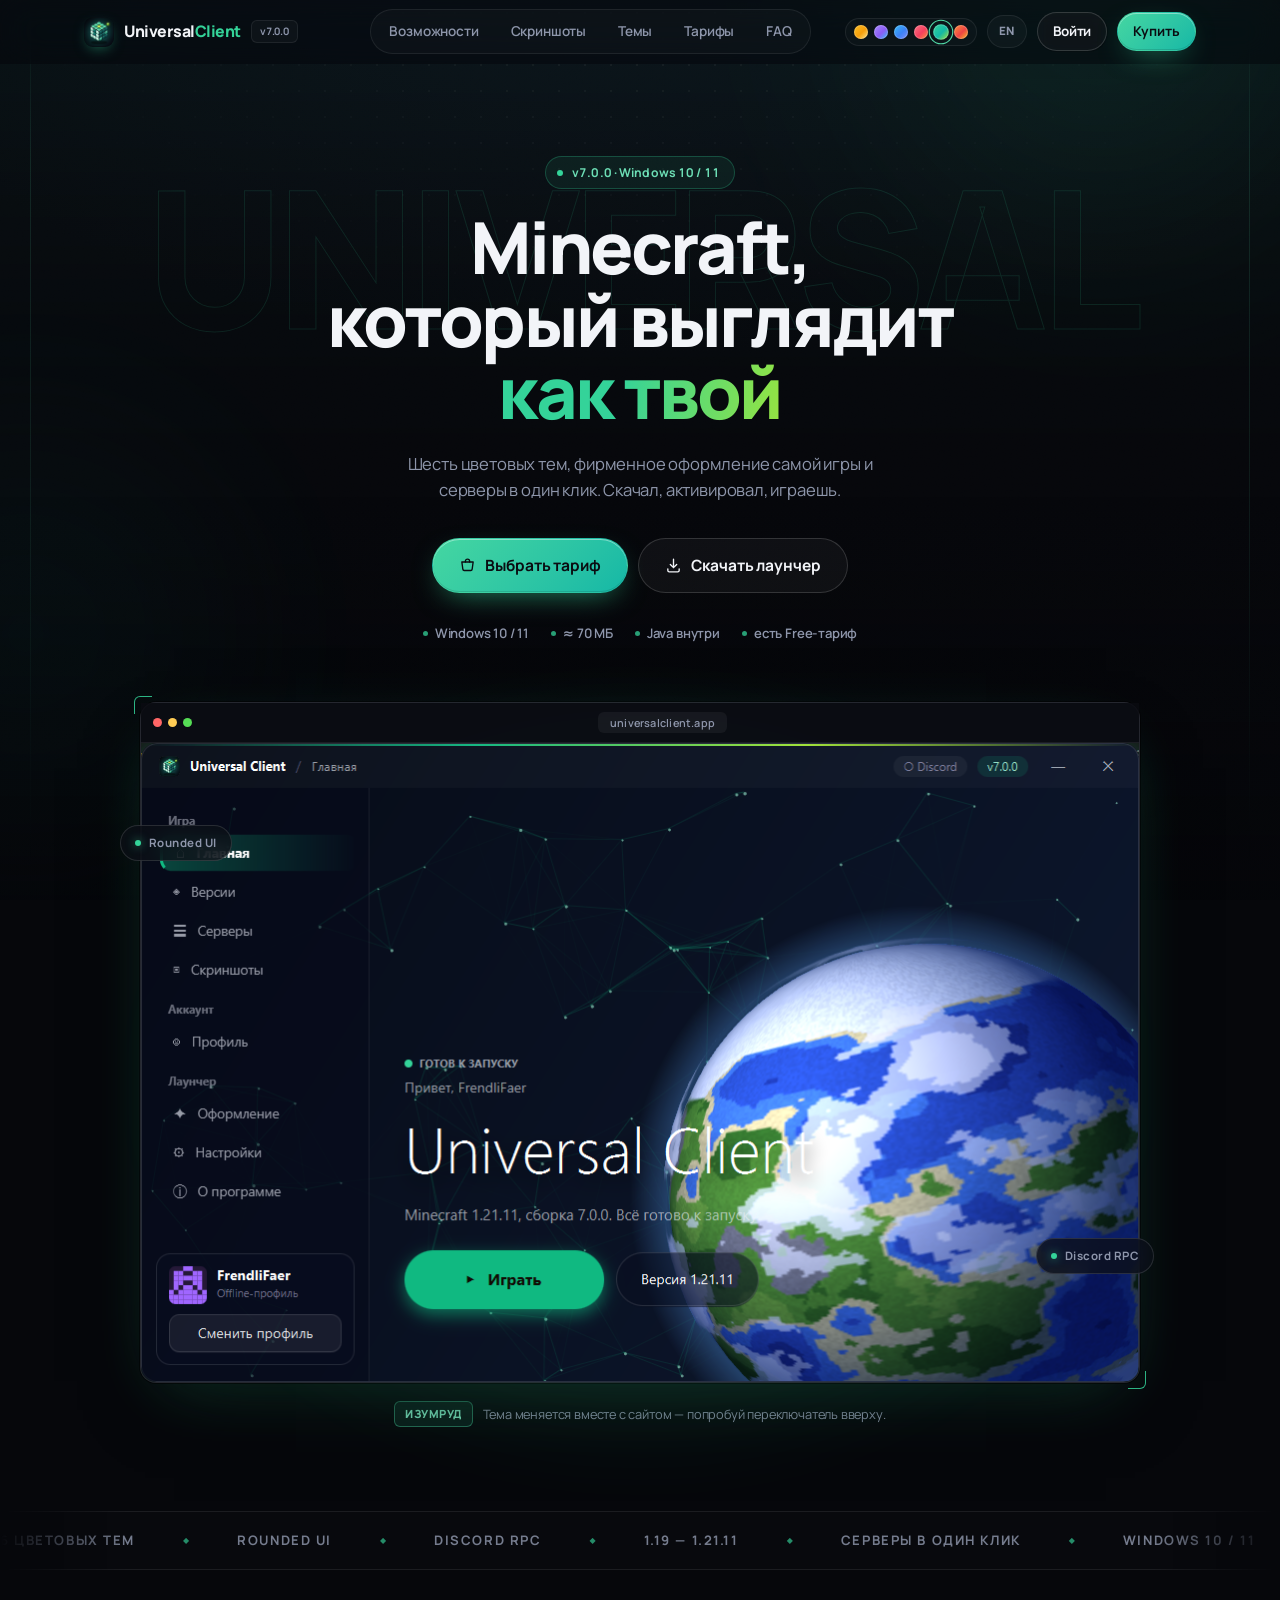
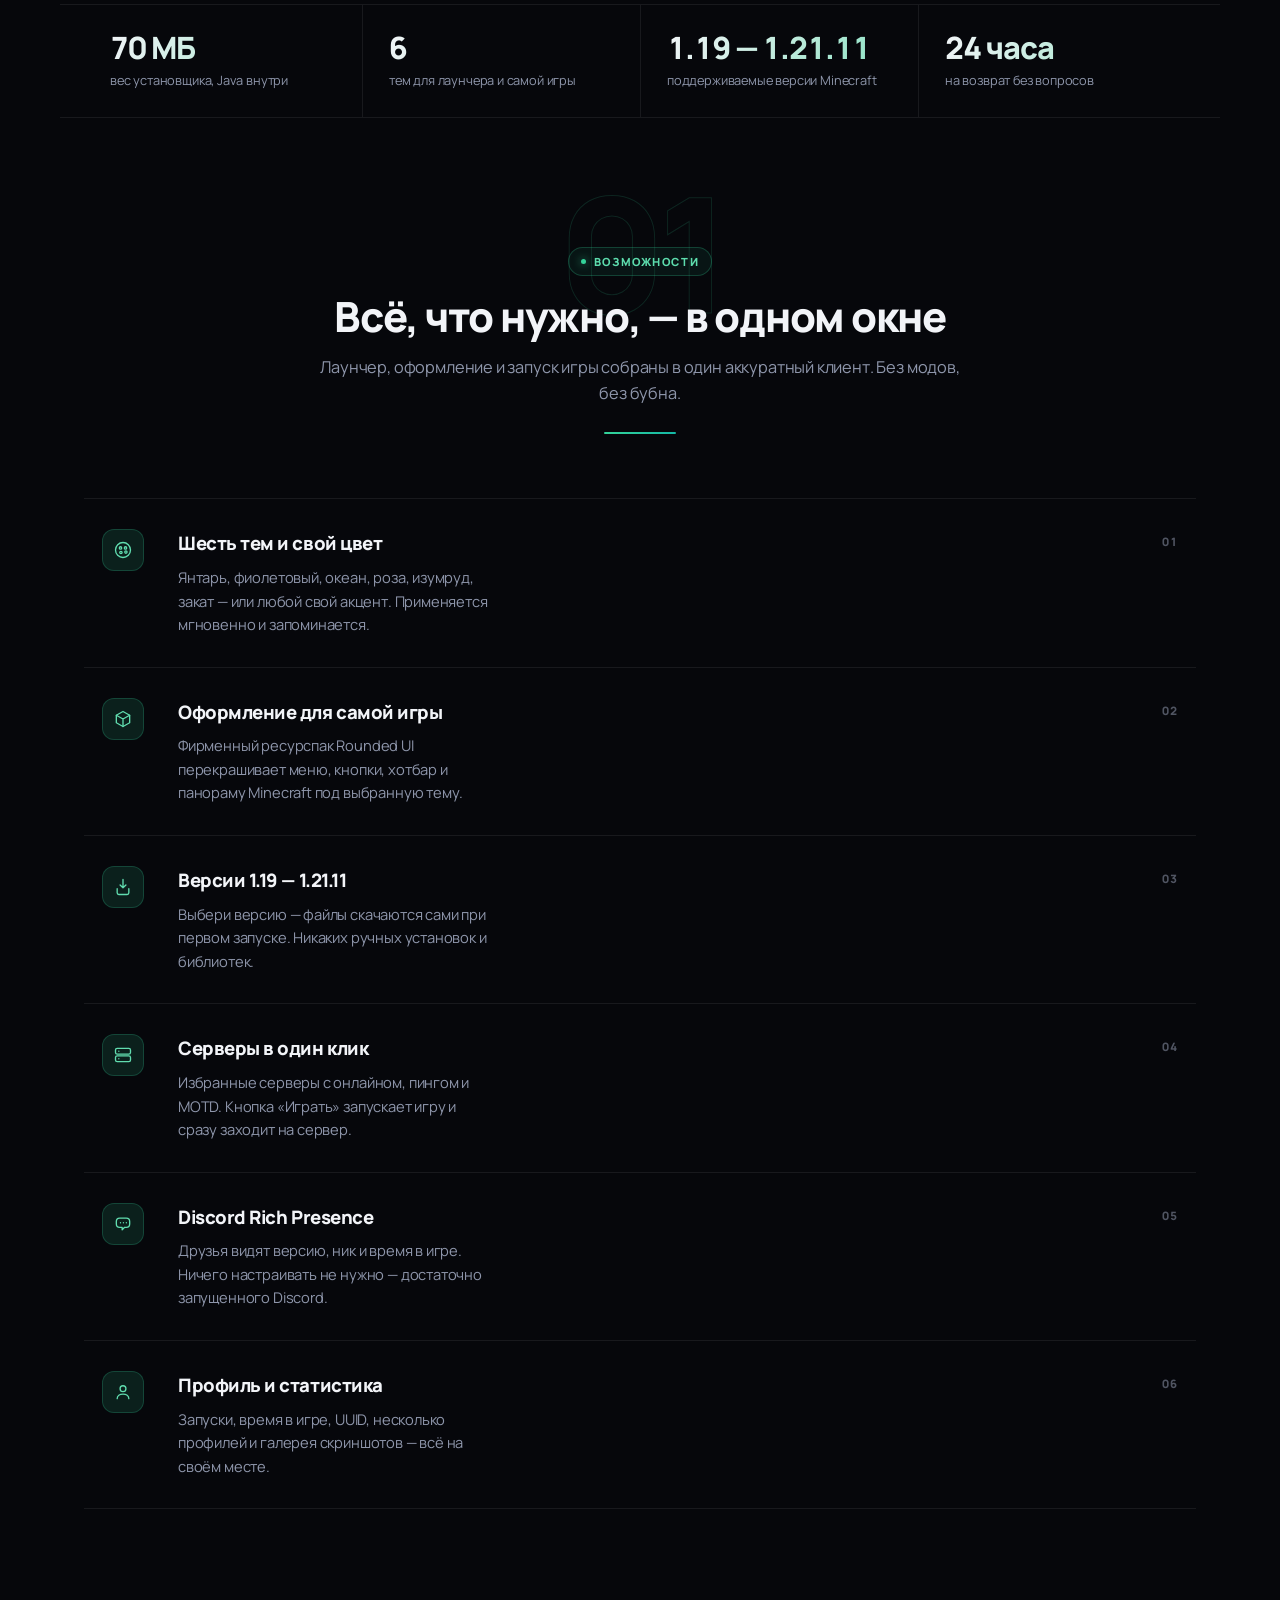
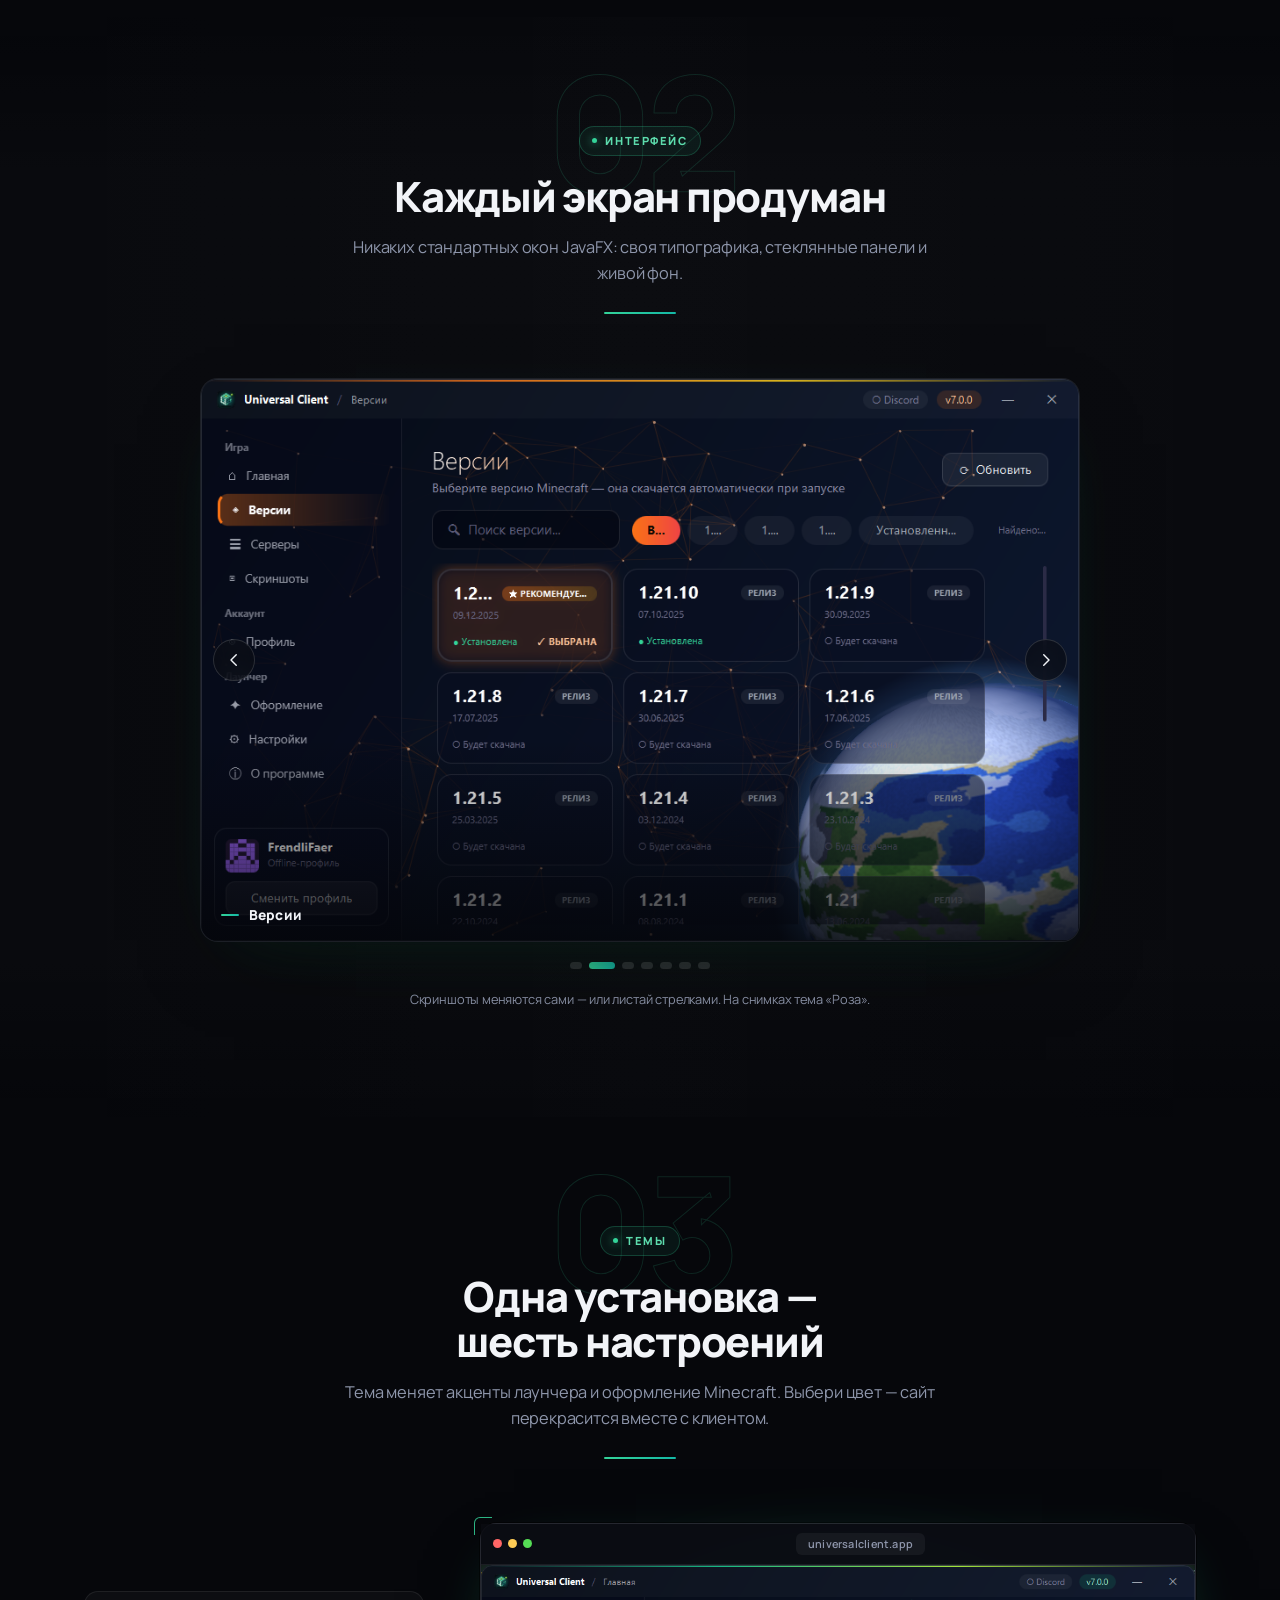
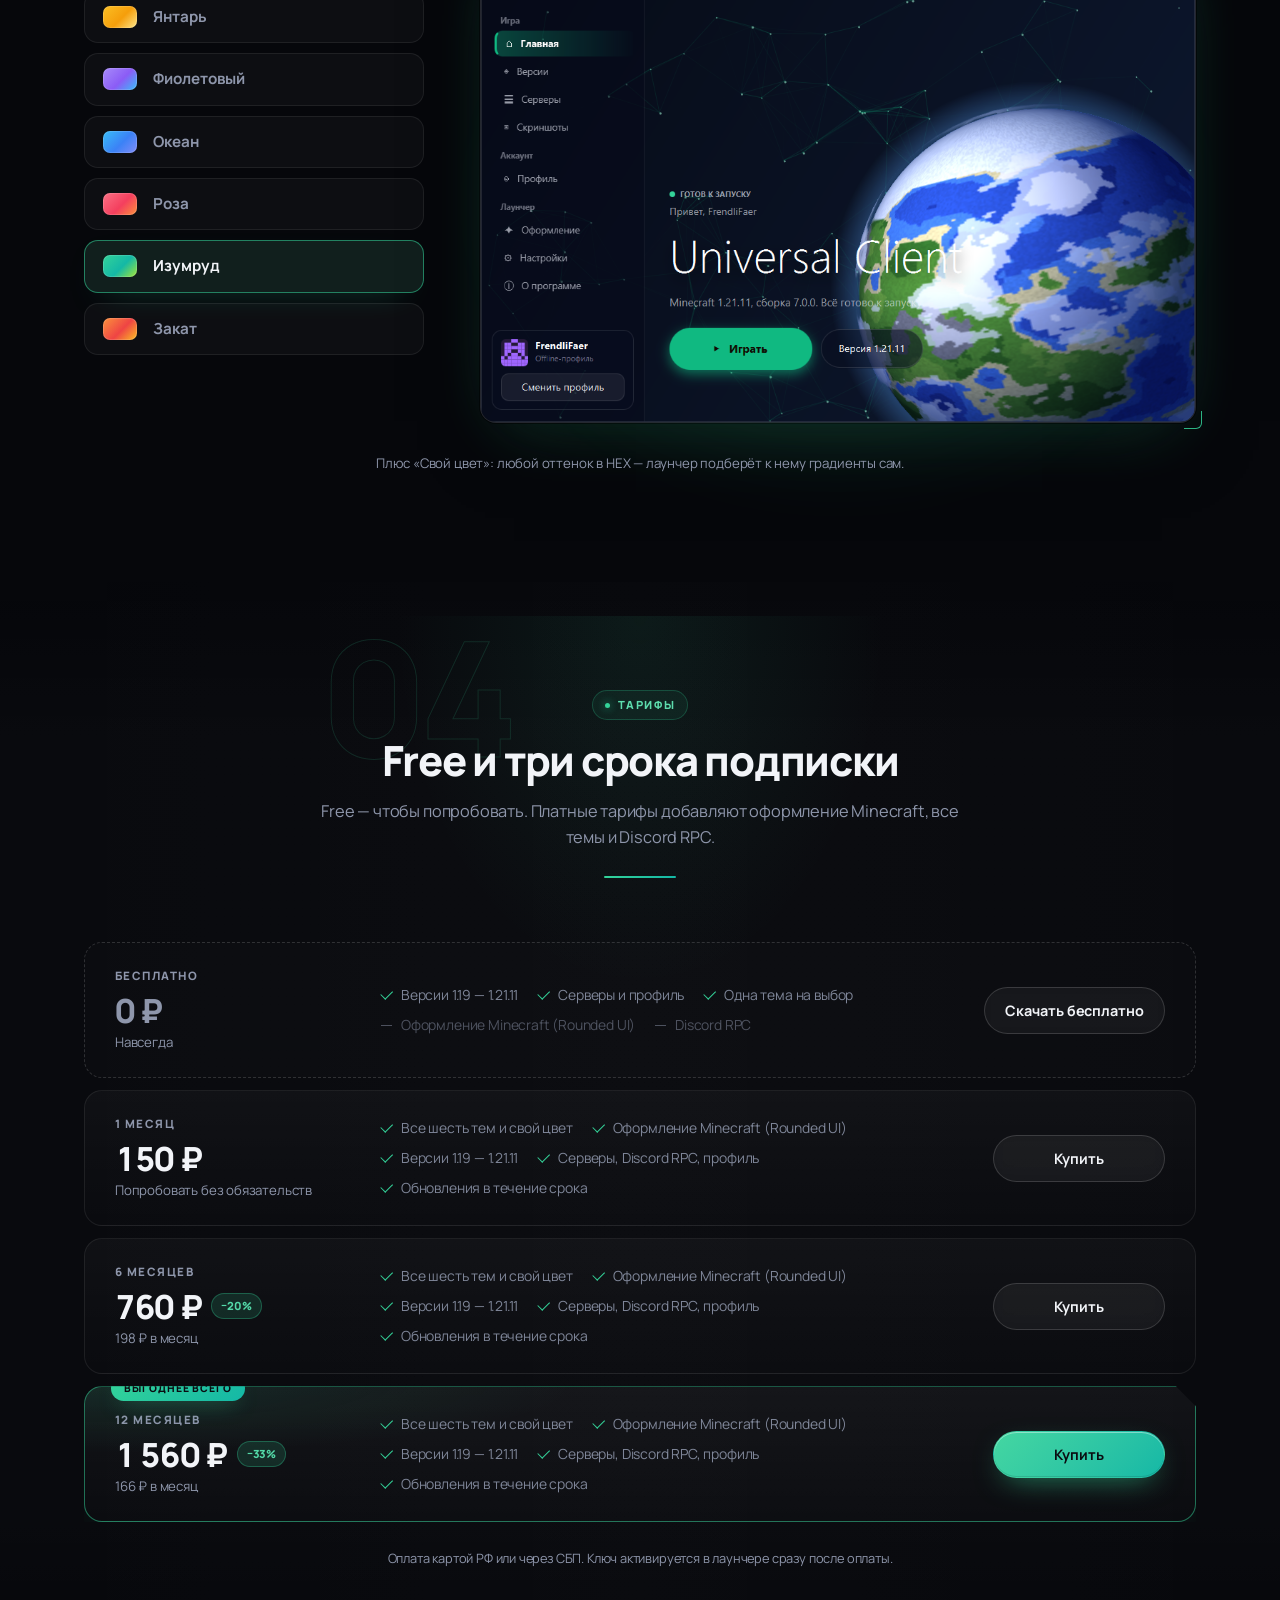
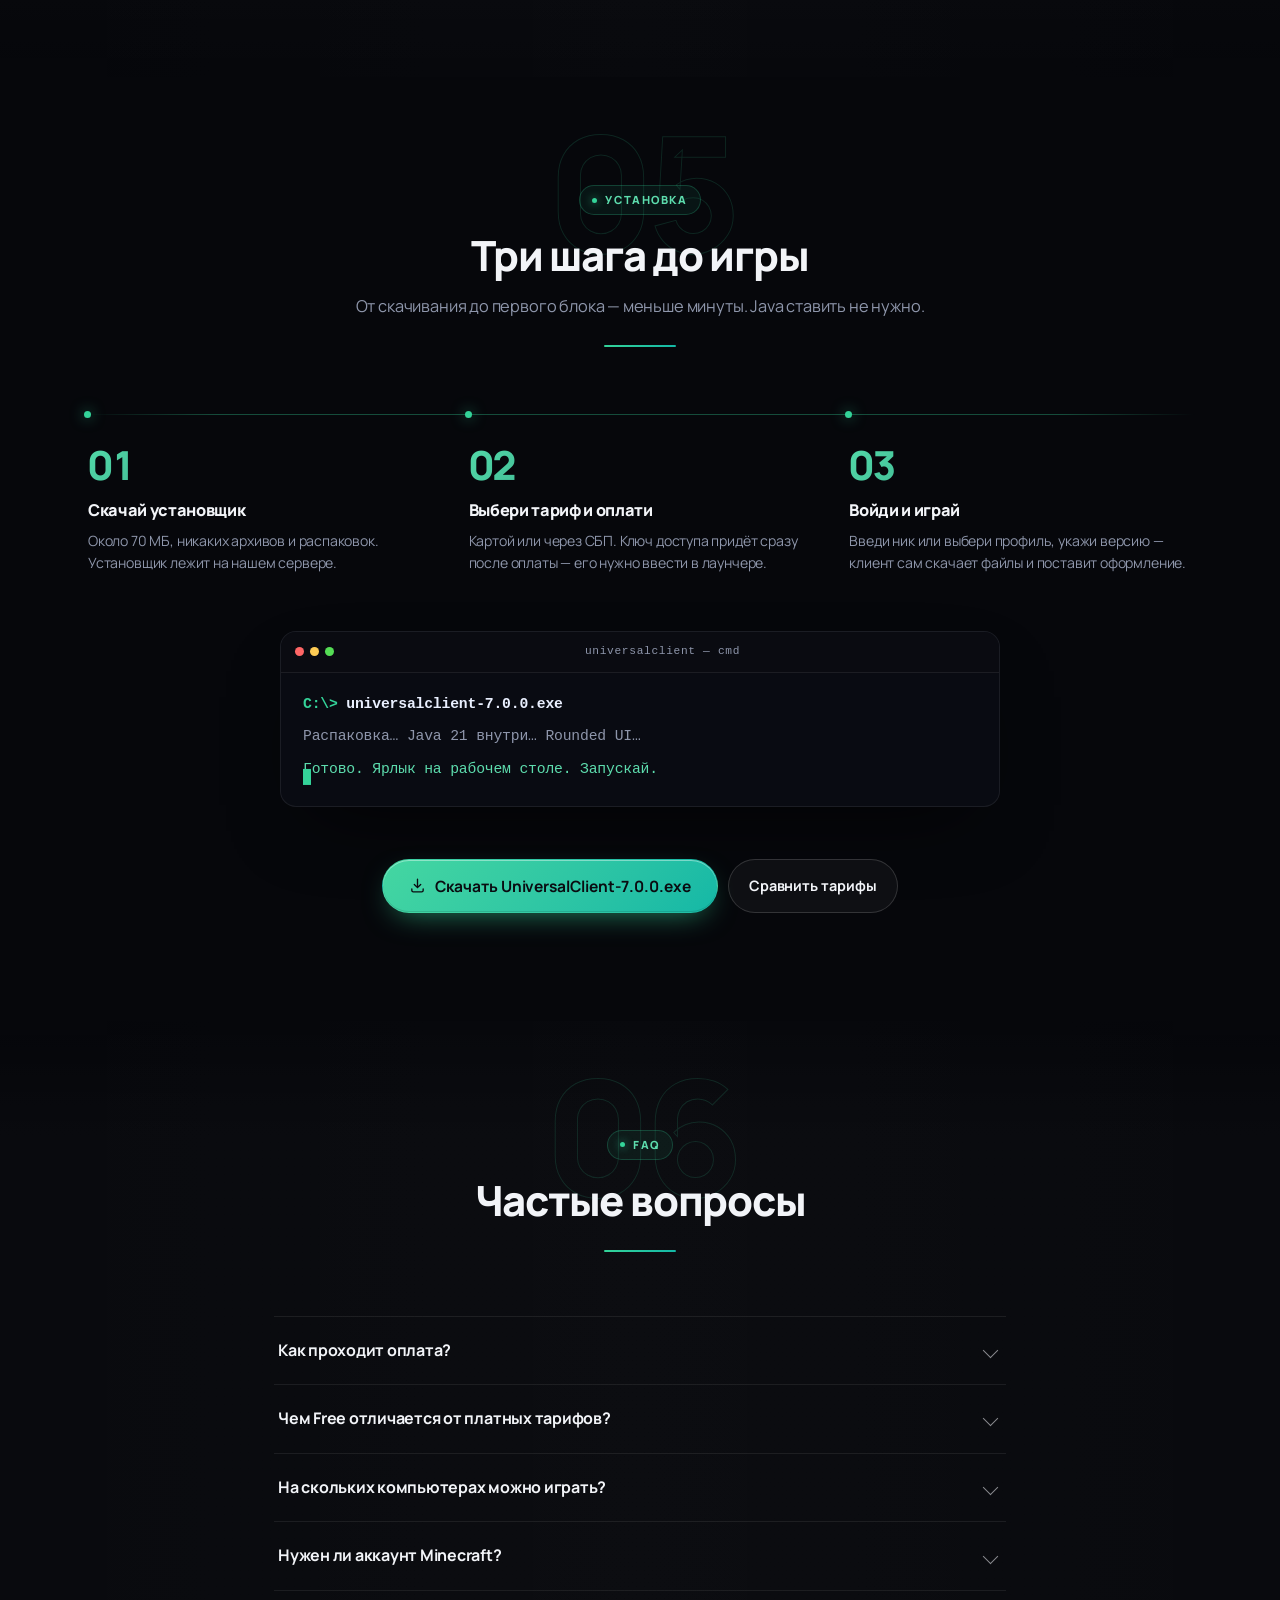
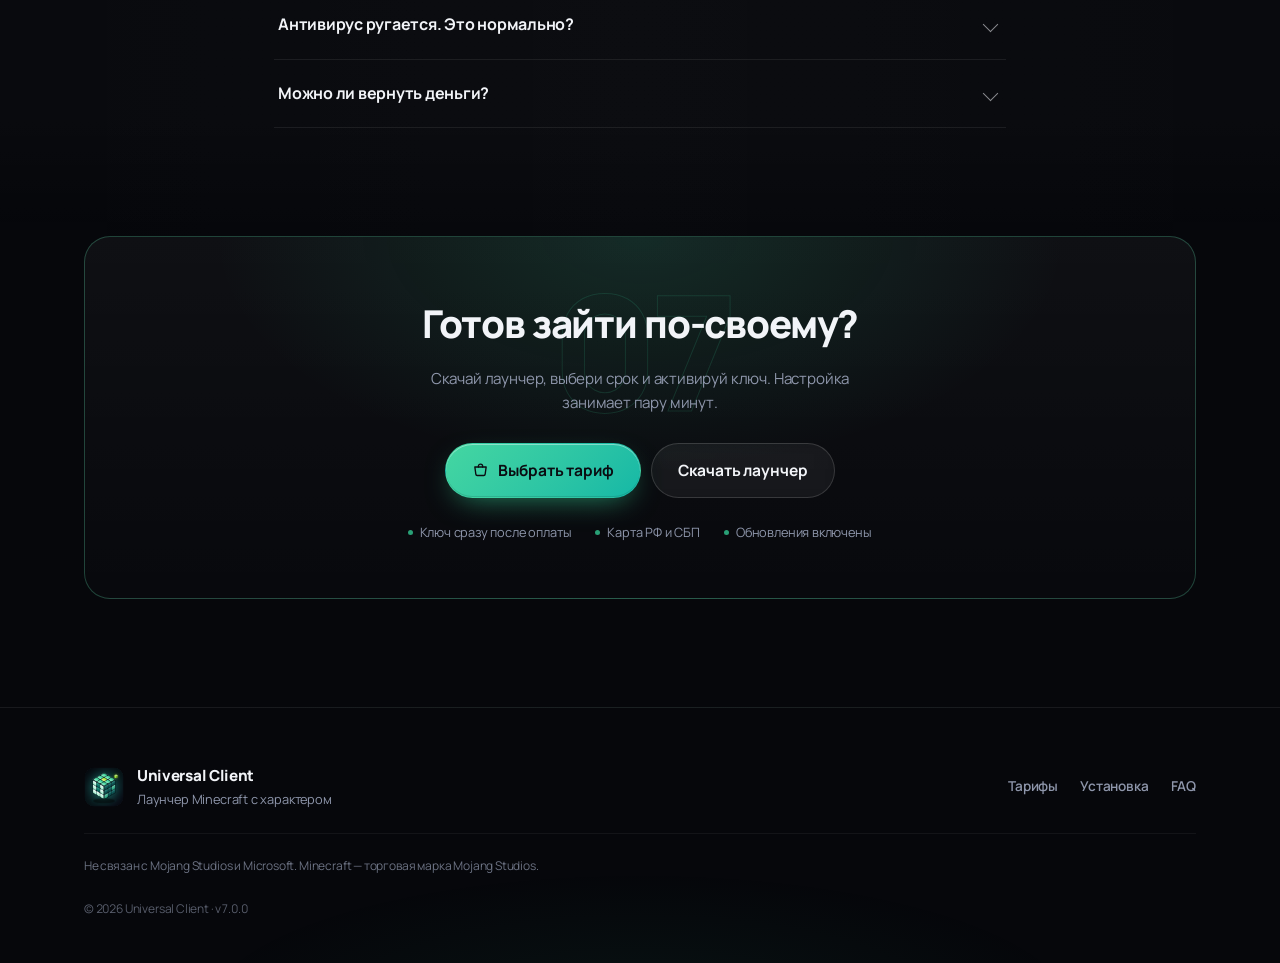
==== commit 743f1c02: "Add files via upload" ====
--- a/index.html
+++ b/index.html
@@ -3,12 +3,12 @@
 <head>
 <meta charset="UTF-8">
 <meta name="viewport" content="width=device-width, initial-scale=1">
-<title>Universal Client — лаунчер Minecraft с шестью темами</title>
-<meta name="description" content="Universal Client — лаунчер Minecraft: шесть цветовых тем, фирменное оформление игры, версии 1.19–1.21.11, серверы в один клик и Discord Rich Presence. Бесплатный тариф и подписки на 1, 6 и 12 месяцев.">
-<meta name="theme-color" content="#070a12">
+<title>Universal Client</title>
+<meta name="description" content="Universal Client — уникальный лаунчер Minecraft.">
+<meta name="theme-color" content="#06070b">
 <meta property="og:type" content="website">
 <meta property="og:title" content="Universal Client — лаунчер Minecraft">
-<meta property="og:description" content="Шесть тем, фирменный ресурспак, серверы в один клик. Free-тариф и подписки на 1, 6 и 12 месяцев.">
+<meta property="og:description" content="Уникальные функции, распространенность, уникальный интерфейс и частые обновления!">
 <meta property="og:image" content="assets/img/home-emerald.png">
 <link rel="icon" href="assets/img/icon.png">
 <link rel="apple-touch-icon" href="assets/img/icon.png">
@@ -19,10 +19,16 @@
 </head>
 <body>
 
+<div class="progress" id="progress" aria-hidden="true"></div>
+
 <div class="bg" aria-hidden="true">
   <div class="bg-grid"></div>
   <div class="bg-glow bg-glow--a"></div>
   <div class="bg-glow bg-glow--b"></div>
+  <div class="bg-beam"></div>
+  <div class="bg-rail bg-rail--l"></div>
+  <div class="bg-rail bg-rail--r"></div>
+  <div class="bg-noise"></div>
 </div>
 
 <header class="header" id="header">
@@ -73,14 +79,17 @@
 
   <!-- HERO -->
   <section class="hero">
-    <div class="wrap hero__grid">
-      <div class="hero__copy reveal">
+    <div class="wrap hero__inner">
+      <div class="reveal">
         <span class="pill">
           <span class="dot"></span>
           <span data-i18n="hero.pill">v7.0.0 · Windows 10 / 11</span>
         </span>
+
         <h1 class="hero__title" data-i18n-html="hero.title">Minecraft,<br>который выглядит<br><span class="grad">как твой</span></h1>
-        <p class="hero__lead" data-i18n="hero.lead">Шесть цветовых тем, фирменное оформление самой игры и серверы в один клик. Скачал, активировал, играешь.</p>
+
+        <p class="hero__lead" data-i18n="hero.lead">Уникальные функции, распространенность, уникальный интерфейс и частые обновления!. Скачал, активировал, играешь.</p>
+
         <div class="hero__cta">
           <a class="btn btn--primary btn--lg" href="#pricing">
             <svg class="ico" viewBox="0 0 24 24" aria-hidden="true"><path d="M4 7h16l-1.4 10.2a2 2 0 0 1-2 1.8H7.4a2 2 0 0 1-2-1.8L4 7Z"/><path d="M9 7V6a3 3 0 0 1 6 0v1"/></svg>
@@ -91,6 +100,7 @@
             <span data-i18n="btn.downloadClient">Скачать лаунчер</span>
           </a>
         </div>
+
         <ul class="hero__meta">
           <li data-i18n="hero.meta1">Windows 10 / 11</li>
           <li data-i18n="hero.meta2">≈ 70 МБ</li>
@@ -102,13 +112,65 @@
       <div class="hero__visual reveal">
         <div class="shot">
           <div class="shot__glow"></div>
+          <div class="shot__chrome" aria-hidden="true">
+            <span class="shot__dot"></span>
+            <span class="shot__dot"></span>
+            <span class="shot__dot"></span>
+            <span class="shot__url">universalclient.app</span>
+          </div>
           <img id="heroShot" src="assets/img/home-emerald.png" width="1000" height="640"
                alt="Главный экран Universal Client" data-i18n-alt="alt.hero">
         </div>
+        <div class="shot__chip shot__chip--1" aria-hidden="true">Rounded UI</div>
+        <div class="shot__chip shot__chip--2" aria-hidden="true">Discord RPC</div>
         <p class="hero__caption">
           <span class="kbd">Изумруд</span>
           <span data-i18n="hero.caption">Тема меняется вместе с сайтом — попробуй переключатель вверху.</span>
         </p>
+      </div>
+    </div>
+  </section>
+
+  <!-- MARQUEE -->
+  <div class="marquee" aria-hidden="true">
+    <div class="marquee__row">
+      <span class="marquee__item">6 цветовых тем</span>
+      <span class="marquee__item">Rounded UI</span>
+      <span class="marquee__item">Discord RPC</span>
+      <span class="marquee__item">1.19 — 1.21.11</span>
+      <span class="marquee__item">Серверы в один клик</span>
+      <span class="marquee__item">Windows 10 / 11</span>
+      <span class="marquee__item">Java внутри</span>
+      <span class="marquee__item">Свой цвет</span>
+      <span class="marquee__item">6 цветовых тем</span>
+      <span class="marquee__item">Rounded UI</span>
+      <span class="marquee__item">Discord RPC</span>
+      <span class="marquee__item">1.19 — 1.21.11</span>
+      <span class="marquee__item">Серверы в один клик</span>
+      <span class="marquee__item">Windows 10 / 11</span>
+      <span class="marquee__item">Java внутри</span>
+      <span class="marquee__item">Свой цвет</span>
+    </div>
+  </div>
+
+  <!-- STATS -->
+  <section class="stats reveal" aria-label="Universal Client в цифрах">
+    <div class="wrap stats__row">
+      <div class="stat">
+        <strong class="stat__num" data-i18n="stats.v1">70 МБ</strong>
+        <span class="stat__label" data-i18n="stats.l1">вес установщика, Java внутри</span>
+      </div>
+      <div class="stat">
+        <strong class="stat__num" data-i18n="stats.v2">6</strong>
+        <span class="stat__label" data-i18n="stats.l2">тем для лаунчера и самой игры</span>
+      </div>
+      <div class="stat">
+        <strong class="stat__num" data-i18n="stats.v3">1.19 — 1.21.11</strong>
+        <span class="stat__label" data-i18n="stats.l3">поддерживаемые версии Minecraft</span>
+      </div>
+      <div class="stat">
+        <strong class="stat__num" data-i18n="stats.v4">24 часа</strong>
+        <span class="stat__label" data-i18n="stats.l4">на возврат без вопросов</span>
       </div>
     </div>
   </section>
@@ -122,53 +184,65 @@
         <p class="section__lead" data-i18n="feat.lead">Лаунчер, оформление и запуск игры собраны в один аккуратный клиент. Без модов, без бубна.</p>
       </header>
 
-      <div class="cards">
-        <article class="card reveal">
+      <div class="cards reveal">
+        <article class="card">
           <span class="card__ico">
             <svg viewBox="0 0 24 24" aria-hidden="true"><circle cx="12" cy="12" r="9"/><circle cx="9" cy="9.5" r="1.4"/><circle cx="15" cy="9.5" r="1.4"/><circle cx="9.5" cy="15" r="1.4"/><circle cx="15.5" cy="14.5" r="1.4"/></svg>
           </span>
-          <h3 data-i18n="f1.title">Шесть тем и свой цвет</h3>
-          <p data-i18n="f1.text">Янтарь, фиолетовый, океан, роза, изумруд, закат — или любой свой акцент. Применяется мгновенно и запоминается.</p>
-        </article>
-
-        <article class="card reveal">
+          <div class="card__body">
+            <h3 data-i18n="f1.title">Шесть тем и свой цвет</h3>
+            <p data-i18n="f1.text">Янтарь, фиолетовый, океан, роза, изумруд, закат — или любой свой акцент. Применяется мгновенно и запоминается.</p>
+          </div>
+        </article>
+
+        <article class="card">
           <span class="card__ico">
             <svg viewBox="0 0 24 24" aria-hidden="true"><path d="m12 3 8 4.5v9L12 21l-8-4.5v-9L12 3Z"/><path d="M4 7.5 12 12l8-4.5M12 12v9"/></svg>
           </span>
-          <h3 data-i18n="f2.title">Оформление для самой игры</h3>
-          <p data-i18n="f2.text">Фирменный ресурспак Rounded UI перекрашивает меню, кнопки, хотбар и панораму Minecraft под выбранную тему.</p>
-        </article>
-
-        <article class="card reveal">
+          <div class="card__body">
+            <h3 data-i18n="f2.title">Оформление для самой игры</h3>
+            <p data-i18n="f2.text">Фирменный ресурспак Rounded UI перекрашивает меню, кнопки, хотбар и панораму Minecraft под выбранную тему.</p>
+          </div>
+        </article>
+
+        <article class="card">
           <span class="card__ico">
             <svg viewBox="0 0 24 24" aria-hidden="true"><path d="M12 3v10m0 0 3.5-3.5M12 13 8.5 9.5"/><path d="M5 14v5a2 2 0 0 0 2 2h10a2 2 0 0 0 2-2v-5"/></svg>
           </span>
-          <h3 data-i18n="f3.title">Версии 1.19 — 1.21.11</h3>
-          <p data-i18n="f3.text">Выбери версию — файлы скачаются сами при первом запуске. Никаких ручных установок и библиотек.</p>
-        </article>
-
-        <article class="card reveal">
+          <div class="card__body">
+            <h3 data-i18n="f3.title">Версии 1.19 — 1.21.11</h3>
+            <p data-i18n="f3.text">Выбери версию — файлы скачаются сами при первом запуске. Никаких ручных установок и библиотек.</p>
+          </div>
+        </article>
+
+        <article class="card">
           <span class="card__ico">
             <svg viewBox="0 0 24 24" aria-hidden="true"><rect x="3" y="4" width="18" height="7" rx="2"/><rect x="3" y="13" width="18" height="7" rx="2"/><path d="M7 7.5h.01M7 16.5h.01"/></svg>
           </span>
-          <h3 data-i18n="f4.title">Серверы в один клик</h3>
-          <p data-i18n="f4.text">Избранные серверы с онлайном, пингом и MOTD. Кнопка «Играть» запускает игру и сразу заходит на сервер.</p>
-        </article>
-
-        <article class="card reveal">
+          <div class="card__body">
+            <h3 data-i18n="f4.title">Серверы в один клик</h3>
+            <p data-i18n="f4.text">Избранные серверы с онлайном, пингом и MOTD. Кнопка «Играть» запускает игру и сразу заходит на сервер.</p>
+          </div>
+        </article>
+
+        <article class="card">
           <span class="card__ico">
             <svg viewBox="0 0 24 24" aria-hidden="true"><path d="M8 5h8a4 4 0 0 1 4 4v3a4 4 0 0 1-4 4h-2l-3 3v-3H8a4 4 0 0 1-4-4V9a4 4 0 0 1 4-4Z"/><path d="M9 10.5h.01M12.5 10.5h.01M16 10.5h.01"/></svg>
           </span>
-          <h3 data-i18n="f5.title">Discord Rich Presence</h3>
-          <p data-i18n="f5.text">Друзья видят версию, ник и время в игре. Ничего настраивать не нужно — достаточно запущенного Discord.</p>
-        </article>
-
-        <article class="card reveal">
+          <div class="card__body">
+            <h3 data-i18n="f5.title">Discord Rich Presence</h3>
+            <p data-i18n="f5.text">Друзья видят версию, ник и время в игре. Ничего настраивать не нужно — достаточно запущенного Discord.</p>
+          </div>
+        </article>
+
+        <article class="card">
           <span class="card__ico">
             <svg viewBox="0 0 24 24" aria-hidden="true"><circle cx="12" cy="8" r="3.5"/><path d="M5 20c0-3.3 3.1-5.5 7-5.5s7 2.2 7 5.5"/></svg>
           </span>
-          <h3 data-i18n="f6.title">Профиль и статистика</h3>
-          <p data-i18n="f6.text">Запуски, время в игре, UUID, несколько профилей и галерея скриншотов — всё на своём месте.</p>
+          <div class="card__body">
+            <h3 data-i18n="f6.title">Профиль и статистика</h3>
+            <p data-i18n="f6.text">Запуски, время в игре, UUID, несколько профилей и галерея скриншотов — всё на своём месте.</p>
+          </div>
         </article>
       </div>
     </div>
@@ -240,31 +314,47 @@
         <p class="section__lead" data-i18n="themes.lead">Тема меняет акценты лаунчера и оформление Minecraft. Выбери цвет — сайт перекрасится вместе с клиентом.</p>
       </header>
 
-      <div class="themes">
-        <button class="theme-card reveal" data-set-theme="amber" data-t="amber">
-          <span class="theme-card__bar"></span>
-          <span class="theme-card__name" data-i18n="t.amber">Янтарь</span>
-        </button>
-        <button class="theme-card reveal" data-set-theme="purple" data-t="purple">
-          <span class="theme-card__bar"></span>
-          <span class="theme-card__name" data-i18n="t.purple">Фиолетовый</span>
-        </button>
-        <button class="theme-card reveal" data-set-theme="ocean" data-t="ocean">
-          <span class="theme-card__bar"></span>
-          <span class="theme-card__name" data-i18n="t.ocean">Океан</span>
-        </button>
-        <button class="theme-card reveal" data-set-theme="rose" data-t="rose">
-          <span class="theme-card__bar"></span>
-          <span class="theme-card__name" data-i18n="t.rose">Роза</span>
-        </button>
-        <button class="theme-card reveal" data-set-theme="emerald" data-t="emerald">
-          <span class="theme-card__bar"></span>
-          <span class="theme-card__name" data-i18n="t.emerald">Изумруд</span>
-        </button>
-        <button class="theme-card reveal" data-set-theme="sunset" data-t="sunset">
-          <span class="theme-card__bar"></span>
-          <span class="theme-card__name" data-i18n="t.sunset">Закат</span>
-        </button>
+      <div class="themes__layout">
+        <div class="themes reveal">
+          <button class="theme-card" data-set-theme="amber" data-t="amber">
+            <span class="theme-card__bar"></span>
+            <span class="theme-card__name" data-i18n="t.amber">Янтарь</span>
+          </button>
+          <button class="theme-card" data-set-theme="purple" data-t="purple">
+            <span class="theme-card__bar"></span>
+            <span class="theme-card__name" data-i18n="t.purple">Фиолетовый</span>
+          </button>
+          <button class="theme-card" data-set-theme="ocean" data-t="ocean">
+            <span class="theme-card__bar"></span>
+            <span class="theme-card__name" data-i18n="t.ocean">Океан</span>
+          </button>
+          <button class="theme-card" data-set-theme="rose" data-t="rose">
+            <span class="theme-card__bar"></span>
+            <span class="theme-card__name" data-i18n="t.rose">Роза</span>
+          </button>
+          <button class="theme-card" data-set-theme="emerald" data-t="emerald">
+            <span class="theme-card__bar"></span>
+            <span class="theme-card__name" data-i18n="t.emerald">Изумруд</span>
+          </button>
+          <button class="theme-card" data-set-theme="sunset" data-t="sunset">
+            <span class="theme-card__bar"></span>
+            <span class="theme-card__name" data-i18n="t.sunset">Закат</span>
+          </button>
+        </div>
+
+        <div class="themes__preview reveal">
+          <div class="shot">
+            <div class="shot__glow"></div>
+            <div class="shot__chrome" aria-hidden="true">
+              <span class="shot__dot"></span>
+              <span class="shot__dot"></span>
+              <span class="shot__dot"></span>
+              <span class="shot__url">universalclient.app</span>
+            </div>
+            <img id="themeShot" src="assets/img/home-emerald.png" width="1000" height="640" loading="lazy"
+                 alt="Окно лаунчера в выбранной теме">
+          </div>
+        </div>
       </div>
 
       <p class="themes__note reveal" data-i18n="themes.note">Плюс «Свой цвет»: любой оттенок в HEX — лаунчер подберёт к нему градиенты сам.</p>
@@ -280,8 +370,8 @@
         <p class="section__lead" data-i18n="price.lead">Free — чтобы попробовать. Платные тарифы добавляют оформление Minecraft, все темы и Discord RPC.</p>
       </header>
 
-      <div class="plans">
-        <article class="plan plan--free reveal">
+      <div class="plans reveal">
+        <article class="plan plan--free">
           <header class="plan__head">
             <span class="plan__term" data-i18n="plan.term0">Бесплатно</span>
             <p class="plan__price">
@@ -301,7 +391,7 @@
           </a>
         </article>
 
-        <article class="plan reveal">
+        <article class="plan">
           <header class="plan__head">
             <span class="plan__term" data-i18n="plan.term1">1 месяц</span>
             <p class="plan__price">
@@ -321,7 +411,7 @@
           </a>
         </article>
 
-        <article class="plan reveal">
+        <article class="plan">
           <header class="plan__head">
             <span class="plan__term" data-i18n="plan.term2">6 месяцев</span>
             <p class="plan__price">
@@ -342,7 +432,7 @@
           </a>
         </article>
 
-        <article class="plan plan--featured reveal">
+        <article class="plan plan--featured">
           <span class="plan__badge" data-i18n="plan.badge">Выгоднее всего</span>
           <header class="plan__head">
             <span class="plan__term" data-i18n="plan.term3">12 месяцев</span>
@@ -378,23 +468,38 @@
         <p class="section__lead" data-i18n="install.lead">От скачивания до первого блока — меньше минуты. Java ставить не нужно.</p>
       </header>
 
-      <ol class="steps">
-        <li class="step reveal">
+      <ol class="steps reveal">
+        <li class="step">
           <span class="step__num">01</span>
           <h3 data-i18n="s1.title">Скачай установщик</h3>
           <p data-i18n="s1.text">Около 70 МБ, никаких архивов и распаковок. Установщик лежит на нашем сервере.</p>
         </li>
-        <li class="step reveal">
+        <li class="step">
           <span class="step__num">02</span>
           <h3 data-i18n="s2.title">Выбери тариф и оплати</h3>
           <p data-i18n="s2.text">Картой или через СБП. Ключ доступа придёт сразу после оплаты — его нужно ввести в лаунчере.</p>
         </li>
-        <li class="step reveal">
+        <li class="step">
           <span class="step__num">03</span>
           <h3 data-i18n="s3.title">Войди и играй</h3>
           <p data-i18n="s3.text">Введи ник или выбери профиль, укажи версию — клиент сам скачает файлы и поставит оформление.</p>
         </li>
       </ol>
+
+      <div class="terminal reveal" role="img" aria-label="Установка через консоль">
+        <div class="terminal__bar" aria-hidden="true">
+          <span class="shot__dot"></span>
+          <span class="shot__dot"></span>
+          <span class="shot__dot"></span>
+          <span class="terminal__title">universalclient — cmd</span>
+        </div>
+        <div class="terminal__body">
+          <p class="t-cmd"><span class="t-prompt">C:\&gt;</span> universalclient-7.0.0.exe</p>
+          <p class="t-out" data-i18n="term.line2">Распаковка… Java 21 внутри… Rounded UI…</p>
+          <p class="t-ok" data-i18n="term.line3">Готово. Ярлык на рабочем столе. Запускай.</p>
+          <span class="t-caret" aria-hidden="true"></span>
+        </div>
+      </div>
 
       <div class="install__cta reveal">
         <a class="btn btn--primary btn--lg" href="#" data-download>
--- a/assets/css/style.css
+++ b/assets/css/style.css
@@ -1,5 +1,8 @@
 ﻿/* =========================================================
-   Universal Client — site styles
+   Universal Client — design system 2.0
+   Направление: премиальный «дизайн-студийный» тёмный лендинг.
+   Редакторские рейки, контурные номера, живые превью тем,
+   строковые тарифы, терминал. Точный свет, плавное движение.
    ========================================================= */
 
 @font-face {
@@ -27,33 +30,43 @@
   unicode-range: U+0000-00FF, U+0131, U+0152-0153, U+02BB-02BC, U+02C6, U+02DA, U+02DC, U+0304, U+0308, U+0329, U+2000-206F, U+20AC, U+2122, U+2191, U+2193, U+2212, U+2215, U+FEFF, U+FFFD;
 }
 
-/* ---------- tokens ---------- */
+/* ---------- design tokens ---------- */
 
 :root {
-  --bg: #05070e;
-  --bg-soft: #080c17;
-  --panel: rgba(255, 255, 255, 0.035);
+  --bg: #06070b;
+  --bg-soft: #0a0c12;
+  --panel: rgba(255, 255, 255, 0.032);
   --panel-2: rgba(255, 255, 255, 0.06);
-  --line: rgba(255, 255, 255, 0.085);
-  --line-strong: rgba(255, 255, 255, 0.16);
-  --text: #eaf0ff;
-  --muted: #96a2bd;
-  --ink: #070a12;
-  --wrap: 1180px;
-  --radius: 20px;
-  --a: #10b981;
+  --line: rgba(255, 255, 255, 0.075);
+  --line-strong: rgba(255, 255, 255, 0.15);
+
+  --text: #f2f4f8;
+  --muted: #8e96ab;
+  --ink: #0a0c11;
+
+  --a: #34d399;
   --b: #14b8a6;
   --c: #a3e635;
-  --header-h: 72px;
-  --ease: cubic-bezier(0.22, 0.7, 0.24, 1);
-}
-
-[data-theme="amber"]   { --a: #ffb454; --b: #ff8a3d; --c: #ffd98a; }
-[data-theme="purple"]  { --a: #8b5cf6; --b: #6366f1; --c: #22d3ee; }
-[data-theme="ocean"]   { --a: #0ea5e9; --b: #3b82f6; --c: #a78bfa; }
-[data-theme="rose"]    { --a: #ec4899; --b: #f43f5e; --c: #fb923c; }
-[data-theme="emerald"] { --a: #10b981; --b: #14b8a6; --c: #a3e635; }
-[data-theme="sunset"]  { --a: #f97316; --b: #ef4444; --c: #facc15; }
+
+  --wrap: 1160px;
+  --radius: 20px;
+  --radius-sm: 12px;
+
+  --shadow-lg: 0 32px 80px -34px rgb(0 0 0 / 80%);
+  --shadow-accent: 0 20px 65px -30px color-mix(in srgb, var(--a) 45%, transparent);
+  --header-h: 64px;
+
+  --ease: cubic-bezier(0.4, 0.18, 0.16, 1);
+  --ease-out: cubic-bezier(0.22, 1, 0.36, 1);
+  --spring: cubic-bezier(0.34, 1.35, 0.4, 1);
+}
+
+[data-theme="amber"]   { --a: #fbbf24; --b: #f59e0b; --c: #fde68a; }
+[data-theme="purple"]  { --a: #a78bfa; --b: #8b5cf6; --c: #38bdf8; }
+[data-theme="ocean"]   { --a: #38bdf8; --b: #3b82f6; --c: #818cf8; }
+[data-theme="rose"]    { --a: #fb7185; --b: #f43f5e; --c: #fb923c; }
+[data-theme="emerald"] { --a: #34d399; --b: #14b8a6; --c: #a3e635; }
+[data-theme="sunset"]  { --a: #fb923c; --b: #ef4444; --c: #fbbf24; }
 
 /* ---------- reset ---------- */
 
@@ -66,18 +79,20 @@
 html {
   scroll-behavior: smooth;
   -webkit-text-size-adjust: 100%;
+  scrollbar-color: color-mix(in srgb, var(--a) 30%, rgba(255, 255, 255, 0.16)) transparent;
 }
 
 body {
-  min-height: 100vh;
+  min-height: 100svh;
   background: var(--bg);
   color: var(--text);
   font-family: "Manrope", "Segoe UI", system-ui, -apple-system, sans-serif;
   font-size: 16px;
   line-height: 1.6;
-  letter-spacing: -0.005em;
+  letter-spacing: -0.011em;
   overflow-x: hidden;
   -webkit-font-smoothing: antialiased;
+  text-rendering: optimizeLegibility;
 }
 
 img { display: block; max-width: 100%; height: auto; }
@@ -86,18 +101,27 @@
 ul, ol { list-style: none; padding: 0; }
 svg { display: block; }
 
+::-webkit-scrollbar { width: 10px; }
+::-webkit-scrollbar-track { background: transparent; }
+::-webkit-scrollbar-thumb {
+  border: 3px solid var(--bg);
+  border-radius: 999px;
+  background: rgba(255, 255, 255, 0.16);
+}
+::-webkit-scrollbar-thumb:hover { background: color-mix(in srgb, var(--a) 45%, transparent); }
+
 ::selection {
-  background: color-mix(in srgb, var(--a) 40%, transparent);
+  background: color-mix(in srgb, var(--a) 38%, transparent);
   color: #fff;
 }
 
 :focus-visible {
-  outline: 2px solid var(--a);
+  outline: 2px solid color-mix(in srgb, var(--a) 80%, white);
   outline-offset: 3px;
   border-radius: 6px;
 }
 
-/* ---------- background ---------- */
+/* ---------- фон ---------- */
 
 .bg {
   position: fixed;
@@ -105,45 +129,149 @@
   z-index: -1;
   overflow: hidden;
   pointer-events: none;
+  background: radial-gradient(ellipse 120% 90% at 50% -10%, #0b0e16 0%, var(--bg) 55%);
 }
 
 .bg-grid {
   position: absolute;
-  inset: -10%;
-  background-image:
-    linear-gradient(rgba(255, 255, 255, 0.028) 1px, transparent 1px),
-    linear-gradient(90deg, rgba(255, 255, 255, 0.028) 1px, transparent 1px);
-  background-size: 64px 64px;
-  mask-image: radial-gradient(ellipse 80% 60% at 50% 0%, #000 25%, transparent 78%);
-  -webkit-mask-image: radial-gradient(ellipse 80% 60% at 50% 0%, #000 25%, transparent 78%);
+  inset: 0;
+  background-image: radial-gradient(rgba(255, 255, 255, 0.11) 1px, transparent 1.2px);
+  background-size: 26px 26px;
+  mask-image: radial-gradient(ellipse 70% 54% at 50% 0%, #000 0%, transparent 72%);
+  -webkit-mask-image: radial-gradient(ellipse 70% 54% at 50% 0%, #000 0%, transparent 72%);
+  opacity: 0.5;
 }
 
 .bg-glow {
   position: absolute;
   border-radius: 50%;
-  filter: blur(90px);
-  opacity: 0.55;
+  filter: blur(110px);
+  opacity: 0.42;
   transition: background 0.6s var(--ease);
+  animation: bg-float 36s ease-in-out infinite alternate;
 }
 
 .bg-glow--a {
-  width: 60vw;
-  height: 60vw;
-  max-width: 820px;
-  max-height: 820px;
-  top: -28vw;
+  width: 52vw;
+  height: 52vw;
+  max-width: 780px;
+  max-height: 780px;
+  top: -26vw;
   right: -12vw;
-  background: radial-gradient(circle, color-mix(in srgb, var(--a) 34%, transparent), transparent 68%);
+  background: radial-gradient(circle, color-mix(in srgb, var(--a) 30%, transparent), transparent 66%);
 }
 
 .bg-glow--b {
-  width: 46vw;
-  height: 46vw;
-  max-width: 620px;
-  max-height: 620px;
-  top: 34vh;
+  width: 40vw;
+  height: 40vw;
+  max-width: 560px;
+  max-height: 560px;
+  top: 42vh;
   left: -18vw;
-  background: radial-gradient(circle, color-mix(in srgb, var(--c) 20%, transparent), transparent 70%);
+  background: radial-gradient(circle, color-mix(in srgb, var(--b) 22%, transparent), transparent 70%);
+  animation-delay: -18s;
+  animation-duration: 44s;
+}
+
+@keyframes bg-float {
+  from { translate: 0 -2%; }
+  to { translate: -4% 2%; }
+}
+
+.bg-beam {
+  position: absolute;
+  top: -22%;
+  left: 50%;
+  width: 120vw;
+  height: 58vh;
+  translate: -50% 0;
+  background: linear-gradient(180deg,
+    color-mix(in srgb, var(--a) 9%, transparent),
+    color-mix(in srgb, var(--b) 4%, transparent) 55%,
+    transparent);
+  filter: blur(30px);
+  transform: perspective(900px) rotateX(36deg);
+  transform-origin: 50% 0;
+  transition: background 0.6s var(--ease);
+}
+
+.bg-noise {
+  position: absolute;
+  inset: 0;
+  background-image: url("data:image/svg+xml,%3Csvg xmlns='http://www.w3.org/2000/svg' width='180' height='180'%3E%3Cfilter id='n'%3E%3CfeTurbulence type='fractalNoise' baseFrequency='0.85' numOctaves='2' stitchTiles='stitch'/%3E%3C/filter%3E%3Crect width='180' height='180' filter='url(%23n)'/%3E%3C/svg%3E");
+  opacity: 0.05;
+  mix-blend-mode: overlay;
+}
+
+.bg::after {
+  content: "";
+  position: absolute;
+  inset: 0;
+  background: linear-gradient(180deg, transparent 55%, rgba(3, 4, 7, 0.45) 100%);
+}
+
+/* редакторские рейки */
+.bg-rail {
+  position: absolute;
+  top: 0;
+  bottom: 0;
+  width: 1px;
+  background: linear-gradient(180deg,
+    transparent 0%,
+    color-mix(in srgb, var(--a) 22%, rgba(255, 255, 255, 0.05)) 18%,
+    color-mix(in srgb, var(--a) 14%, rgba(255, 255, 255, 0.04)) 60%,
+    transparent 96%);
+  opacity: 0.5;
+}
+
+.bg-rail--l { left: calc(50% - 618px); }
+.bg-rail--r { right: calc(50% - 618px); }
+
+@media (max-width: 1320px) {
+  .bg-rail--l { left: 30px; }
+  .bg-rail--r { right: 30px; }
+}
+
+@media (max-width: 900px) {
+  .bg-rail { display: none; }
+}
+
+/* живое свечение за курсором */
+.cursor-light {
+  position: absolute;
+  top: 0;
+  left: 0;
+  width: 460px;
+  height: 460px;
+  margin: -230px 0 0 -230px;
+  border-radius: 50%;
+  background: radial-gradient(circle, color-mix(in srgb, var(--a) 8%, transparent), transparent 62%);
+  filter: blur(26px);
+  opacity: 0;
+  pointer-events: none;
+  transition: opacity 0.6s var(--ease), transform 0.4s cubic-bezier(0.2, 0.6, 0.2, 1);
+  will-change: transform;
+}
+
+.cursor-light.is-on { opacity: 1; }
+
+/* вспышка при смене темы */
+body::after {
+  content: "";
+  position: fixed;
+  inset: 0;
+  z-index: 75;
+  pointer-events: none;
+  opacity: 0;
+  background: radial-gradient(ellipse 70% 55% at 50% 28%, color-mix(in srgb, var(--a) 34%, transparent), transparent 62%);
+  mix-blend-mode: screen;
+}
+
+body.is-theme-flash::after { animation: theme-flash 0.55s var(--ease-out); }
+
+@keyframes theme-flash {
+  0% { opacity: 0.32; }
+  100% { opacity: 0; }
 }
 
 /* ---------- layout ---------- */
@@ -155,73 +283,1026 @@
   padding: 0 24px;
 }
 
-.wrap--narrow { max-width: 840px; }
+.wrap--narrow { max-width: 780px; }
 
 .section {
   position: relative;
-  padding: 104px 0;
-  scroll-margin-top: calc(var(--header-h) + 12px);
+  padding: 108px 0;
+  scroll-margin-top: calc(var(--header-h) + 16px);
 }
 
 .section--alt {
-  background: linear-gradient(180deg, transparent, rgba(255, 255, 255, 0.018) 12%, rgba(255, 255, 255, 0.018) 88%, transparent);
+  background:
+    linear-gradient(180deg, transparent, rgba(255, 255, 255, 0.014) 14%, rgba(255, 255, 255, 0.014) 86%, transparent),
+    linear-gradient(90deg, transparent 0%, rgba(255, 255, 255, 0.01) 50%, transparent 100%);
+}
+
+/* контурные номера секций */
+main .section { counter-increment: sec; }
+
+main .section::before {
+  content: counter(sec, decimal-leading-zero);
+  position: absolute;
+  top: calc(var(--header-h) - 30px);
+  left: 50%;
+  translate: -50% 0;
+  z-index: 0;
+  font-size: clamp(5rem, 13vw, 10rem);
+  font-weight: 800;
+  line-height: 1;
+  letter-spacing: -0.05em;
+  color: transparent;
+  -webkit-text-stroke: 1px color-mix(in srgb, var(--a) 15%, transparent);
+  pointer-events: none;
+  user-select: none;
 }
 
 .section__head {
-  max-width: 720px;
-  margin: 0 auto 56px;
+  position: relative;
+  z-index: 1;
+  max-width: 660px;
+  margin: 0 auto 64px;
   text-align: center;
 }
 
+.section__head::after {
+  content: "";
+  display: block;
+  width: 72px;
+  height: 2px;
+  margin: 26px auto 0;
+  border-radius: 2px;
+  background: linear-gradient(90deg, var(--a), var(--b));
+  transform: scaleX(0);
+  transform-origin: 50% 50%;
+  transition: transform 0.9s var(--ease-out) 0.15s;
+}
+
+.section__head.is-in::after { transform: scaleX(1); }
+
 .eyebrow {
-  display: inline-block;
-  margin-bottom: 14px;
-  font-size: 12px;
+  display: inline-flex;
+  align-items: center;
+  gap: 8px;
+  padding: 5px 12px;
+  border-radius: 999px;
+  border: 1px solid color-mix(in srgb, var(--a) 24%, transparent);
+  background: color-mix(in srgb, var(--a) 7%, transparent);
+  font-size: 0.7rem;
   font-weight: 800;
-  letter-spacing: 0.16em;
+  letter-spacing: 0.14em;
   text-transform: uppercase;
-  color: var(--a);
+  color: color-mix(in srgb, var(--a) 80%, white);
+}
+
+.eyebrow::before {
+  content: "";
+  width: 5px;
+  height: 5px;
+  border-radius: 50%;
+  background: var(--a);
+  box-shadow: 0 0 8px color-mix(in srgb, var(--a) 80%, transparent);
 }
 
 .section__title {
-  font-size: clamp(1.75rem, 3.4vw, 2.6rem);
+  margin-top: 18px;
+  font-size: clamp(1.9rem, 3.4vw, 2.6rem);
   font-weight: 800;
-  line-height: 1.15;
+  line-height: 1.1;
   letter-spacing: -0.03em;
+  text-wrap: balance;
 }
 
 .section__lead {
-  margin-top: 16px;
+  margin-top: 14px;
   color: var(--muted);
   font-size: 1.02rem;
+  text-wrap: pretty;
 }
 
 .grad {
-  background: linear-gradient(115deg, var(--a), var(--c));
+  background: linear-gradient(100deg, var(--a) 20%, var(--c) 50%, var(--a) 82%);
+  background-size: 220% 100%;
   -webkit-background-clip: text;
   background-clip: text;
   color: transparent;
-}
-
-/* ---------- buttons ---------- */
+  animation: grad-pan 9s ease-in-out infinite alternate;
+}
+
+@keyframes grad-pan {
+  from { background-position: 0% 0; }
+  to { background-position: 100% 0; }
+}
+
+/* ---------- полоса чтения ---------- */
+
+.progress {
+  position: fixed;
+  top: 0;
+  left: 0;
+  right: 0;
+  z-index: 80;
+  height: 2px;
+  background: linear-gradient(90deg, var(--a), var(--b));
+  transform-origin: 0 50%;
+  transform: scaleX(0);
+  opacity: 0;
+  transition: opacity 0.3s var(--ease);
+}
+
+.progress.is-on { opacity: 1; }
+
+/* ---------- кнопки ---------- */
 
 .btn {
+  position: relative;
   display: inline-flex;
   align-items: center;
+  justify-content: center;
+  gap: 9px;
+  padding: 11px 20px;
+  border-radius: 999px;
+  border: 1px solid transparent;
+  font-size: 0.9rem;
+  font-weight: 700;
+  letter-spacing: -0.005em;
+  white-space: nowrap;
+  overflow: hidden;
+  isolation: isolate;
+  transition:
+    transform 0.35s var(--spring),
+    box-shadow 0.35s var(--ease),
+    background-color 0.25s var(--ease),
+    border-color 0.25s var(--ease),
+    color 0.25s var(--ease);
+}
+
+.btn:active { transform: translateY(1px) scale(0.985); }
+
+.btn::before {
+  content: "";
+  position: absolute;
+  inset: 0;
+  z-index: -1;
+  background: linear-gradient(115deg, transparent 30%, rgba(255, 255, 255, 0.3) 50%, transparent 70%);
+  transform: translateX(-130%);
+  transition: transform 0.8s var(--ease);
+}
+
+.btn:hover::before { transform: translateX(130%); }
+
+.btn .ico {
+  width: 17px;
+  height: 17px;
+  fill: none;
+  stroke: currentColor;
+  stroke-width: 1.9;
+  stroke-linecap: round;
+  stroke-linejoin: round;
+  transition: transform 0.3s var(--spring);
+}
+
+.btn:hover .ico { transform: translateY(1.5px); }
+
+.btn--primary {
+  color: var(--ink);
+  background: linear-gradient(135deg, color-mix(in srgb, var(--a) 92%, white), var(--b));
+  box-shadow:
+    0 10px 30px -12px color-mix(in srgb, var(--a) 70%, transparent),
+    inset 0 1px 0 rgba(255, 255, 255, 0.4),
+    inset 0 -1px 0 rgba(0, 0, 0, 0.12);
+}
+
+.btn--primary:hover {
+  transform: translateY(-2px);
+  box-shadow:
+    0 18px 44px -14px color-mix(in srgb, var(--a) 85%, transparent),
+    inset 0 1px 0 rgba(255, 255, 255, 0.4),
+    inset 0 -1px 0 rgba(0, 0, 0, 0.12);
+}
+
+.btn--ghost {
+  color: var(--text);
+  background: rgba(255, 255, 255, 0.04);
+  border-color: var(--line-strong);
+  backdrop-filter: blur(8px);
+  -webkit-backdrop-filter: blur(8px);
+}
+
+.btn--ghost:hover {
+  background: rgba(255, 255, 255, 0.08);
+  border-color: color-mix(in srgb, var(--a) 50%, var(--line-strong));
+  transform: translateY(-2px);
+}
+
+.btn--sm { padding: 8px 15px; font-size: 0.84rem; }
+.btn--lg { padding: 14px 26px; font-size: 0.97rem; }
+
+/* ---------- кнопка аккаунта ---------- */
+
+.acc-avatar {
+  display: none;
+  flex: none;
+  place-items: center;
+  width: 22px;
+  height: 22px;
+  border-radius: 50%;
+  font-size: 0.68rem;
+  font-weight: 800;
+  line-height: 1;
+  text-transform: uppercase;
+  color: var(--ink);
+  background: linear-gradient(135deg, var(--a), var(--b));
+}
+
+.acc-label {
+  min-width: 0;
+  max-width: 14ch;
+  overflow: hidden;
+  text-overflow: ellipsis;
+}
+
+.header__account.is-user {
+  gap: 8px;
+  padding-left: 6px;
+  border-color: color-mix(in srgb, var(--a) 45%, var(--line-strong));
+}
+
+.is-user > .acc-avatar { display: grid; }
+
+.nav a.nav__account { display: none; }
+
+/* ---------- шапка ---------- */
+
+.header {
+  position: fixed;
+  top: 0;
+  left: 0;
+  right: 0;
+  z-index: 60;
+  height: var(--header-h);
+  display: flex;
+  align-items: center;
+  background: color-mix(in srgb, var(--bg) 55%, transparent);
+  backdrop-filter: blur(18px) saturate(140%);
+  -webkit-backdrop-filter: blur(18px) saturate(140%);
+  border-bottom: 1px solid transparent;
+  transition: background 0.4s var(--ease), border-color 0.4s var(--ease), box-shadow 0.4s var(--ease);
+}
+
+.header.is-scrolled {
+  background: color-mix(in srgb, var(--bg) 84%, transparent);
+  border-bottom-color: var(--line);
+  box-shadow: 0 16px 44px -30px rgb(0 0 0 / 70%);
+}
+
+.header__inner {
+  display: flex;
+  align-items: center;
+  gap: 22px;
+}
+
+.brand {
+  display: inline-flex;
+  align-items: center;
+  gap: 10px;
+  flex-shrink: 0;
+}
+
+.brand__icon {
+  width: 30px;
+  height: 30px;
+  border-radius: 9px;
+  box-shadow: 0 5px 16px -7px color-mix(in srgb, var(--a) 80%, transparent);
+  transition: transform 0.45s var(--spring);
+}
+
+.brand:hover .brand__icon { transform: rotate(-7deg) scale(1.08); }
+
+.brand__text {
+  font-size: 0.99rem;
+  font-weight: 800;
+  letter-spacing: -0.03em;
+}
+
+.brand__text span { color: var(--a); }
+
+.brand__ver {
+  padding: 2px 8px;
+  border-radius: 6px;
+  border: 1px solid var(--line);
+  background: rgba(255, 255, 255, 0.03);
+  font-size: 0.64rem;
+  font-weight: 700;
+  font-variant-numeric: tabular-nums;
+  color: var(--muted);
+}
+
+.nav {
+  display: flex;
+  align-items: center;
+  gap: 4px;
+  margin-left: auto;
+  padding: 4px;
+  border-radius: 999px;
+  border: 1px solid var(--line);
+  background: rgba(255, 255, 255, 0.025);
+}
+
+.nav a {
+  position: relative;
+  padding: 7px 14px;
+  border-radius: 999px;
+  font-size: 0.85rem;
+  font-weight: 600;
+  color: var(--muted);
+  transition: color 0.25s var(--ease), background 0.25s var(--ease);
+}
+
+.nav a:not(.nav__account):hover {
+  color: var(--text);
+  background: rgba(255, 255, 255, 0.05);
+}
+
+.nav a::after {
+  content: "";
+  position: absolute;
+  left: 14px;
+  right: 14px;
+  bottom: 2px;
+  height: 1.5px;
+  border-radius: 2px;
+  background: linear-gradient(90deg, var(--a), var(--b));
+  transform: scaleX(0);
+  transform-origin: 0 50%;
+  transition: transform 0.35s var(--ease-out);
+}
+
+.nav a:hover::after { transform: scaleX(1); }
+
+.header__actions {
+  display: flex;
+  align-items: center;
+  gap: 10px;
+  margin-left: 12px;
+}
+
+.swatches {
+  display: flex;
+  align-items: center;
+  gap: 6px;
+  padding: 6px 8px;
+  border-radius: 999px;
+  border: 1px solid var(--line);
+  background: rgba(255, 255, 255, 0.025);
+}
+
+.swatch {
+  width: 14px;
+  height: 14px;
+  border-radius: 50%;
+  padding: 0;
+  position: relative;
+  transition: transform 0.3s var(--spring);
+}
+
+.swatch span {
+  display: block;
+  width: 100%;
+  height: 100%;
+  border-radius: 50%;
+  box-shadow: inset 0 0 0 1px rgba(255, 255, 255, 0.2);
+}
+
+.swatch:hover { transform: scale(1.25); }
+.swatch.is-active { transform: scale(1.12); }
+
+.swatch.is-active::after {
+  content: "";
+  position: absolute;
+  inset: -4px;
+  border-radius: 50%;
+  border: 1.5px solid color-mix(in srgb, var(--a) 85%, white);
+  animation: ring-in 0.35s var(--spring);
+}
+
+@keyframes ring-in {
+  from { transform: scale(0.55); opacity: 0; }
+  to { transform: scale(1); opacity: 1; }
+}
+
+.swatch[data-t="amber"] span,
+.theme-card[data-t="amber"] .theme-card__bar { background: linear-gradient(135deg, #fbbf24, #f59e0b 55%, #fde68a); }
+.swatch[data-t="purple"] span,
+.theme-card[data-t="purple"] .theme-card__bar { background: linear-gradient(135deg, #a78bfa, #8b5cf6 55%, #38bdf8); }
+.swatch[data-t="ocean"] span,
+.theme-card[data-t="ocean"] .theme-card__bar { background: linear-gradient(135deg, #38bdf8, #3b82f6 55%, #818cf8); }
+.swatch[data-t="rose"] span,
+.theme-card[data-t="rose"] .theme-card__bar { background: linear-gradient(135deg, #fb7185, #f43f5e 55%, #fb923c); }
+.swatch[data-t="emerald"] span,
+.theme-card[data-t="emerald"] .theme-card__bar { background: linear-gradient(135deg, #34d399, #14b8a6 55%, #a3e635); }
+.swatch[data-t="sunset"] span,
+.theme-card[data-t="sunset"] .theme-card__bar { background: linear-gradient(135deg, #fb923c, #ef4444 55%, #fbbf24); }
+
+.lang {
+  min-width: 40px;
+  padding: 6px 10px;
+  border-radius: 999px;
+  border: 1px solid var(--line);
+  background: rgba(255, 255, 255, 0.03);
+  font-size: 0.72rem;
+  font-weight: 800;
+  letter-spacing: 0.06em;
+  color: var(--muted);
+  transition: color 0.2s var(--ease), border-color 0.2s var(--ease), transform 0.3s var(--spring);
+}
+
+.lang:hover {
+  color: var(--text);
+  border-color: var(--line-strong);
+  transform: translateY(-1px);
+}
+
+.burger {
+  display: none;
+  width: 38px;
+  height: 38px;
+  border-radius: 10px;
+  border: 1px solid var(--line);
+  background: rgba(255, 255, 255, 0.03);
+  place-content: center;
+  gap: 4px;
+  padding: 0;
+}
+
+.burger span {
+  display: block;
+  width: 15px;
+  height: 1.5px;
+  border-radius: 2px;
+  background: var(--text);
+  transition: transform 0.35s var(--ease-out), opacity 0.2s var(--ease);
+}
+
+.burger.is-open span:nth-child(1) { transform: translateY(5.5px) rotate(45deg); }
+.burger.is-open span:nth-child(2) { opacity: 0; }
+.burger.is-open span:nth-child(3) { transform: translateY(-5.5px) rotate(-45deg); }
+
+/* ---------- hero: центрированная композиция ---------- */
+
+.hero {
+  position: relative;
+  padding: calc(var(--header-h) + 92px) 0 84px;
+  overflow: hidden;
+}
+
+.hero::before {
+  content: "UNIVERSAL";
+  position: absolute;
+  top: calc(var(--header-h) + 96px);
+  left: 50%;
+  translate: -50% 0;
+  font-size: clamp(5rem, 15vw, 12.5rem);
+  font-weight: 800;
+  line-height: 1;
+  letter-spacing: -0.045em;
+  white-space: nowrap;
+  color: transparent;
+  -webkit-text-stroke: 1px color-mix(in srgb, var(--a) 13%, transparent);
+  pointer-events: none;
+  user-select: none;
+  animation: watermark-drift 26s ease-in-out infinite alternate;
+}
+
+@keyframes watermark-drift {
+  from { translate: -52% 0; }
+  to { translate: -48% 0; }
+}
+
+.hero__inner {
+  position: relative;
+  z-index: 1;
+  display: grid;
+  gap: 58px;
+  justify-items: center;
+  text-align: center;
+}
+
+.pill {
+  display: inline-flex;
+  align-items: center;
+  gap: 9px;
+  padding: 6px 14px 6px 11px;
+  border-radius: 999px;
+  border: 1px solid color-mix(in srgb, var(--a) 26%, transparent);
+  background: color-mix(in srgb, var(--a) 8%, transparent);
+  font-size: 0.76rem;
+  font-weight: 700;
+  font-variant-numeric: tabular-nums;
+  letter-spacing: 0.01em;
+  color: color-mix(in srgb, var(--a) 72%, white);
+}
+
+.pill .dot {
+  width: 6px;
+  height: 6px;
+  border-radius: 50%;
+  background: var(--a);
+  animation: pulse 2.8s ease-in-out infinite;
+}
+
+@keyframes pulse {
+  0%, 100% { box-shadow: 0 0 0 3px color-mix(in srgb, var(--a) 32%, transparent); }
+  50% { box-shadow: 0 0 0 7px color-mix(in srgb, var(--a) 4%, transparent); }
+}
+
+.hero__title {
+  margin-top: 22px;
+  font-size: clamp(2.6rem, 5.6vw, 4.6rem);
+  font-weight: 800;
+  line-height: 1.01;
+  letter-spacing: -0.04em;
+  text-wrap: balance;
+}
+
+.hero__lead {
+  margin: 22px auto 0;
+  max-width: 52ch;
+  font-size: clamp(1rem, 1.3vw, 1.13rem);
+  color: var(--muted);
+  text-wrap: pretty;
+}
+
+.hero__cta {
+  display: flex;
+  flex-wrap: wrap;
   justify-content: center;
   gap: 10px;
-  padding: 12px 20px;
+  margin-top: 34px;
+}
+
+.hero__meta {
+  display: flex;
+  flex-wrap: wrap;
+  justify-content: center;
+  gap: 8px 22px;
+  margin-top: 30px;
+  font-size: 0.82rem;
+  font-weight: 600;
+  color: var(--muted);
+}
+
+.hero__meta li {
+  display: flex;
+  align-items: center;
+  gap: 7px;
+}
+
+.hero__meta li::before {
+  content: "";
+  flex: none;
+  width: 5px;
+  height: 5px;
+  border-radius: 50%;
+  background: color-mix(in srgb, var(--a) 75%, transparent);
+}
+
+/* окно приложения */
+.hero__visual {
+  position: relative;
+  perspective: 1400px;
+  width: 100%;
+  max-width: 1000px;
+}
+
+.shot {
+  position: relative;
+  border-radius: 16px;
+  background: #0c0f17;
+  border: 1px solid rgba(255, 255, 255, 0.1);
+  box-shadow:
+    var(--shadow-lg),
+    0 0 0 1px rgba(0, 0, 0, 0.5),
+    var(--shadow-accent);
+  isolation: isolate;
+  transform-style: preserve-3d;
+  transition: transform 0.6s var(--ease-out);
+  animation: shot-float 8s ease-in-out infinite alternate;
+}
+
+@keyframes shot-float {
+  from { translate: 0 0; }
+  to { translate: 0 -8px; }
+}
+
+.shot__glow {
+  position: absolute;
+  inset: -12% -8%;
+  z-index: -1;
+  border-radius: 50%;
+  background: radial-gradient(ellipse at 50% 55%, color-mix(in srgb, var(--a) 26%, transparent), transparent 62%);
+  filter: blur(44px);
+  opacity: 0.9;
+  transition: background 0.6s var(--ease);
+}
+
+/* HUD-скобки по углам */
+.shot::before,
+.shot::after {
+  content: "";
+  position: absolute;
+  z-index: 3;
+  width: 18px;
+  height: 18px;
+  border: 1.5px solid color-mix(in srgb, var(--a) 85%, transparent);
+}
+
+.shot::before {
+  top: -7px;
+  left: -7px;
+  border-right: 0;
+  border-bottom: 0;
+  border-top-left-radius: 6px;
+}
+
+.shot::after {
+  bottom: -7px;
+  right: -7px;
+  border-left: 0;
+  border-top: 0;
+  border-bottom-right-radius: 6px;
+}
+
+.shot__chrome {
+  display: flex;
+  align-items: center;
+  gap: 6px;
+  padding: 9px 12px;
+  border-bottom: 1px solid rgba(255, 255, 255, 0.07);
+  background: color-mix(in srgb, var(--bg-soft) 82%, transparent);
+}
+
+.shot__dot {
+  width: 9px;
+  height: 9px;
+  border-radius: 50%;
+}
+
+.shot__dot:nth-child(1) { background: #f66; }
+.shot__dot:nth-child(2) { background: #fc5; }
+.shot__dot:nth-child(3) { background: #5d5; }
+
+.shot__url {
+  margin: 0 auto;
+  padding: 2px 12px;
+  border-radius: 6px;
+  background: rgba(255, 255, 255, 0.05);
+  font-size: 0.68rem;
+  font-weight: 600;
+  letter-spacing: 0.02em;
+  color: var(--muted);
+  font-variant-numeric: tabular-nums;
+}
+
+.shot img {
+  width: 100%;
+  border-radius: 0 0 15px 15px;
+  transition: opacity 0.3s var(--ease);
+}
+
+.shot img.is-swapping { opacity: 0; }
+
+.shot__chip {
+  position: absolute;
+  z-index: 2;
+  display: inline-flex;
+  align-items: center;
+  gap: 8px;
+  padding: 8px 14px;
   border-radius: 999px;
-  border: 1px solid transparent;
-  font-size: 0.94rem;
+  border: 1px solid rgba(255, 255, 255, 0.12);
+  background: color-mix(in srgb, #0c0f17 78%, transparent);
+  backdrop-filter: blur(10px);
+  -webkit-backdrop-filter: blur(10px);
+  box-shadow: 0 16px 40px -18px rgb(0 0 0 / 80%);
+  font-size: 0.72rem;
+  font-weight: 700;
+  letter-spacing: 0.04em;
+  color: var(--muted);
+  pointer-events: none;
+}
+
+.shot__chip::before {
+  content: "";
+  width: 6px;
+  height: 6px;
+  border-radius: 50%;
+  background: var(--a);
+  box-shadow: 0 0 10px color-mix(in srgb, var(--a) 70%, transparent);
+}
+
+.shot__chip--1 { top: 17%; left: -20px; animation: chip-float 6s ease-in-out infinite alternate; }
+.shot__chip--2 { bottom: 21%; right: -14px; animation: chip-float 7s ease-in-out infinite alternate-reverse; }
+
+@keyframes chip-float {
+  from { translate: 0 0; }
+  to { translate: 0 -10px; }
+}
+
+.hero__caption {
+  display: flex;
+  align-items: center;
+  justify-content: center;
+  gap: 10px;
+  margin-top: 18px;
+  font-size: 0.8rem;
+  color: var(--muted);
+}
+
+.kbd {
+  padding: 3px 10px;
+  border-radius: 6px;
+  border: 1px solid color-mix(in srgb, var(--a) 40%, var(--line));
+  background: color-mix(in srgb, var(--a) 10%, transparent);
+  font-size: 0.7rem;
   font-weight: 800;
-  letter-spacing: -0.01em;
+  letter-spacing: 0.04em;
+  text-transform: uppercase;
+  color: color-mix(in srgb, var(--a) 66%, white);
   white-space: nowrap;
-  transition: transform 0.18s var(--ease), box-shadow 0.25s var(--ease),
-              background-color 0.25s var(--ease), border-color 0.25s var(--ease);
-}
-
-.btn .ico {
+}
+
+/* ---------- статистика ---------- */
+
+.stats { padding: 34px 0 20px; }
+
+.stats__row {
+  display: grid;
+  grid-template-columns: repeat(4, 1fr);
+  border-block: 1px solid var(--line);
+}
+
+.stat {
+  display: flex;
+  flex-direction: column;
+  gap: 2px;
+  padding: 26px;
+}
+
+.stat + .stat { border-left: 1px solid var(--line); }
+
+.stat__num {
+  font-size: clamp(1.5rem, 2.4vw, 2.1rem);
+  font-weight: 800;
+  line-height: 1.1;
+  letter-spacing: -0.035em;
+  font-variant-numeric: tabular-nums;
+  background: linear-gradient(120deg, var(--text), color-mix(in srgb, var(--a) 55%, var(--text)));
+  -webkit-background-clip: text;
+  background-clip: text;
+  color: transparent;
+}
+
+.stat__label {
+  margin-top: 4px;
+  font-size: 0.8rem;
+  color: var(--muted);
+}
+
+/* ---------- бегущая строка ---------- */
+
+.marquee {
+  border-block: 1px solid var(--line);
+  background: rgba(255, 255, 255, 0.01);
+  overflow: hidden;
+  mask-image: linear-gradient(90deg, transparent, #000 10%, #000 90%, transparent);
+  -webkit-mask-image: linear-gradient(90deg, transparent, #000 10%, #000 90%, transparent);
+}
+
+.marquee__row {
+  display: flex;
+  gap: 48px;
+  width: max-content;
+  padding: 18px 0;
+  animation: marquee 36s linear infinite;
+}
+
+.marquee:hover .marquee__row { animation-play-state: paused; }
+
+.marquee__item {
+  display: flex;
+  align-items: center;
+  gap: 48px;
+  font-size: 0.82rem;
+  font-weight: 700;
+  letter-spacing: 0.12em;
+  text-transform: uppercase;
+  color: color-mix(in srgb, var(--muted) 82%, transparent);
+  white-space: nowrap;
+}
+
+.marquee__item::after {
+  content: "◆";
+  font-size: 0.5rem;
+  color: color-mix(in srgb, var(--a) 65%, transparent);
+  letter-spacing: 0;
+}
+
+@keyframes marquee {
+  to { transform: translateX(-50%); }
+}
+
+/* ---------- фичи: редакторский список строк ---------- */
+
+.cards {
+  display: grid;
+  border-top: 1px solid var(--line);
+  counter-reset: feat;
+}
+
+.card {
+  --mx: 50%;
+  --my: 40%;
+  position: relative;
+  display: grid;
+  grid-template-columns: 46px minmax(0, 320px) 1fr;
+  align-items: start;
+  gap: 30px;
+  padding: 30px 18px;
+  border-bottom: 1px solid var(--line);
+  transition: background 0.35s var(--ease), box-shadow 0.35s var(--ease);
+}
+
+/* номер строки */
+.card::after {
+  counter-increment: feat;
+  content: counter(feat, decimal-leading-zero);
+  position: absolute;
+  top: 34px;
+  right: 18px;
+  font-size: 0.72rem;
+  font-weight: 800;
+  letter-spacing: 0.08em;
+  font-variant-numeric: tabular-nums;
+  color: color-mix(in srgb, var(--muted) 55%, transparent);
+  transition: color 0.3s var(--ease), opacity 0.3s var(--ease);
+}
+
+/* световое пятно за курсором */
+.card::before {
+  content: "";
+  position: absolute;
+  inset: 0;
+  background: radial-gradient(420px circle at var(--mx) var(--my),
+    color-mix(in srgb, var(--a) 7%, transparent), transparent 60%);
+  opacity: 0;
+  transition: opacity 0.4s var(--ease);
+  pointer-events: none;
+}
+
+.card:hover { background: color-mix(in srgb, var(--a) 4%, transparent); }
+.card:hover::before { opacity: 1; }
+.card:hover::after { color: color-mix(in srgb, var(--a) 90%, white); }
+
+.card__ico {
+  display: grid;
+  place-items: center;
+  width: 42px;
+  height: 42px;
+  border-radius: 12px;
+  background: color-mix(in srgb, var(--a) 12%, transparent);
+  border: 1px solid color-mix(in srgb, var(--a) 22%, transparent);
+  color: color-mix(in srgb, var(--a) 78%, white);
+  transition: transform 0.45s var(--spring), background 0.3s var(--ease);
+}
+
+.card:hover .card__ico {
+  transform: translateY(-2px) rotate(-6deg) scale(1.08);
+  background: color-mix(in srgb, var(--a) 20%, transparent);
+}
+
+.card__ico svg {
+  width: 20px;
+  height: 20px;
+  fill: none;
+  stroke: currentColor;
+  stroke-width: 1.6;
+  stroke-linecap: round;
+  stroke-linejoin: round;
+}
+
+.card__body h3 {
+  font-size: 1.16rem;
+  font-weight: 800;
+  letter-spacing: -0.025em;
+  transition: transform 0.4s var(--ease-out);
+}
+
+.card:hover .card__body h3 { transform: translateX(4px); }
+
+.card__body p {
+  margin-top: 7px;
+  font-size: 0.92rem;
+  color: var(--muted);
+  max-width: 58ch;
+}
+
+/* ---------- gallery ---------- */
+
+.slider {
+  position: relative;
+  max-width: 880px;
+  margin: 0 auto;
+}
+
+.slider__frame {
+  position: relative;
+  overflow: hidden;
+  border-radius: 18px;
+  border: 1px solid var(--line);
+  background: #0a0d15;
+  box-shadow:
+    var(--shadow-lg),
+    0 20px 70px -46px color-mix(in srgb, var(--a) 40%, transparent);
+}
+
+.slider__track {
+  display: flex;
+  transition: transform 0.75s var(--ease-out);
+  will-change: transform;
+}
+
+.slide {
+  position: relative;
+  display: block;
+  flex: 0 0 100%;
+  padding: 0;
+  background: none;
+  text-align: left;
+}
+
+.slide img {
+  width: 100%;
+  height: auto;
+  transition: scale 0.9s var(--ease);
+}
+
+.slide:hover img { scale: 1.012; }
+
+.slide::after {
+  content: "";
+  position: absolute;
+  inset: 0;
+  background: linear-gradient(180deg, transparent 64%, rgba(4, 5, 9, 0.82));
+  pointer-events: none;
+}
+
+.slide__cap {
+  position: absolute;
+  left: 20px;
+  bottom: 15px;
+  z-index: 2;
+  display: flex;
+  align-items: center;
+  gap: 10px;
+  font-size: 0.86rem;
+  font-weight: 800;
+  letter-spacing: 0.01em;
+}
+
+.slide__cap::before {
+  content: "";
+  width: 18px;
+  height: 2px;
+  border-radius: 2px;
+  background: linear-gradient(90deg, var(--a), var(--b));
+}
+
+.slider__nav {
+  position: absolute;
+  top: 50%;
+  transform: translateY(-50%);
+  z-index: 3;
+  display: grid;
+  place-items: center;
+  width: 42px;
+  height: 42px;
+  border-radius: 50%;
+  border: 1px solid rgba(255, 255, 255, 0.14);
+  background: color-mix(in srgb, #0a0d15 70%, transparent);
+  backdrop-filter: blur(10px);
+  -webkit-backdrop-filter: blur(10px);
+  color: var(--text);
+  transition: background 0.25s var(--ease), border-color 0.25s var(--ease), transform 0.3s var(--spring);
+}
+
+.slider__nav:hover {
+  background: color-mix(in srgb, var(--a) 20%, rgba(8, 10, 16, 0.7));
+  border-color: color-mix(in srgb, var(--a) 50%, transparent);
+  transform: translateY(-50%) scale(1.08);
+}
+
+.slider__nav svg {
   width: 18px;
   height: 18px;
   fill: none;
@@ -231,1107 +1312,741 @@
   stroke-linejoin: round;
 }
 
-.btn--primary {
+.slider__nav--prev { left: 12px; }
+.slider__nav--next { right: 12px; }
+
+.slider__dots {
+  display: flex;
+  align-items: center;
+  justify-content: center;
+  gap: 7px;
+  margin-top: 20px;
+}
+
+.slider__dot {
+  width: 7px;
+  height: 7px;
+  border-radius: 999px;
+  background: rgba(255, 255, 255, 0.14);
+  transition: width 0.4s var(--ease-out), background 0.25s var(--ease);
+}
+
+.slider__dot:hover { background: var(--muted); }
+
+.slider__dot.is-active {
+  width: 26px;
+  background: linear-gradient(90deg, var(--a), var(--b));
+  box-shadow: 0 3px 12px -4px color-mix(in srgb, var(--a) 80%, transparent);
+}
+
+.gallery__note {
+  margin-top: 20px;
+  text-align: center;
+  font-size: 0.8rem;
+  color: var(--muted);
+}
+
+/* ---------- themes: таймлайн + живое превью ---------- */
+
+.themes__layout {
+  display: grid;
+  grid-template-columns: 340px 1fr;
+  gap: 56px;
+  align-items: center;
+}
+
+.themes {
+  display: grid;
+  gap: 10px;
+}
+
+.theme-card {
+  display: flex;
+  align-items: center;
+  gap: 16px;
+  padding: 13px 18px;
+  border-radius: 14px;
+  border: 1px solid var(--line);
+  background: var(--panel);
+  text-align: left;
+  transition:
+    transform 0.35s var(--ease-out),
+    border-color 0.25s var(--ease),
+    background 0.25s var(--ease),
+    box-shadow 0.35s var(--ease);
+}
+
+.theme-card__bar {
+  flex: none;
+  display: block;
+  width: 34px;
+  height: 22px;
+  border-radius: 7px;
+  box-shadow: inset 0 0 0 1px rgba(255, 255, 255, 0.14);
+  transition: transform 0.4s var(--spring);
+}
+
+.theme-card__name {
+  font-size: 0.95rem;
+  font-weight: 700;
+  color: var(--muted);
+  transition: color 0.25s var(--ease), transform 0.35s var(--ease-out);
+}
+
+.theme-card:hover {
+  transform: translateX(4px);
+  border-color: var(--line-strong);
+  background: var(--panel-2);
+}
+
+.theme-card:hover .theme-card__bar { transform: scale(1.08); }
+.theme-card:hover .theme-card__name { color: var(--text); }
+
+.theme-card.is-active {
+  border-color: color-mix(in srgb, var(--a) 55%, transparent);
+  background: color-mix(in srgb, var(--a) 8%, var(--panel));
+  box-shadow: 0 12px 34px -22px color-mix(in srgb, var(--a) 65%, transparent);
+}
+
+.theme-card.is-active .theme-card__name {
+  color: var(--text);
+}
+
+.themes__note {
+  margin-top: 30px;
+  text-align: center;
+  font-size: 0.83rem;
+  color: var(--muted);
+}
+
+/* ---------- pricing: строковые тарифы ---------- */
+
+.section--pricing { position: relative; }
+
+.section--pricing::before {
+  content: "";
+  position: absolute;
+  inset: 0;
+  pointer-events: none;
+  background: radial-gradient(ellipse 55% 50% at 50% 0%, color-mix(in srgb, var(--a) 8%, transparent), transparent 70%);
+}
+
+.plans {
+  position: relative;
+  display: grid;
+  gap: 12px;
+}
+
+.plan {
+  --mx: 50%;
+  --my: 30%;
+  position: relative;
+  display: grid;
+  grid-template-columns: 230px minmax(0, 1fr) auto;
+  align-items: center;
+  gap: 34px;
+  padding: 24px 30px;
+  border-radius: 18px;
+  border: 1px solid var(--line);
+  background: linear-gradient(180deg, rgba(255, 255, 255, 0.032), rgba(255, 255, 255, 0.008));
+  transition: transform 0.4s var(--ease-out), border-color 0.3s var(--ease), box-shadow 0.35s var(--ease), background 0.3s var(--ease);
+}
+
+.plan::before {
+  content: "";
+  position: absolute;
+  inset: 0;
+  border-radius: inherit;
+  background: radial-gradient(380px circle at var(--mx) var(--my),
+    color-mix(in srgb, var(--a) 7%, transparent), transparent 60%);
+  opacity: 0;
+  transition: opacity 0.4s var(--ease);
+  pointer-events: none;
+}
+
+.plan:hover::before { opacity: 1; }
+
+.plan--free {
+  border-style: dashed;
+  border-color: var(--line-strong);
+  background: rgba(255, 255, 255, 0.012);
+}
+
+.plan--free .plan__amount { color: var(--muted); }
+
+.plan:hover {
+  transform: translateY(-3px);
+  border-color: var(--line-strong);
+  box-shadow: 0 24px 48px -34px rgb(0 0 0 / 85%);
+}
+
+.plan--featured {
+  border-color: color-mix(in srgb, var(--a) 50%, transparent);
+  background:
+    radial-gradient(ellipse 80% 90% at 0% 0%, color-mix(in srgb, var(--a) 12%, transparent), transparent 55%),
+    linear-gradient(180deg, rgba(255, 255, 255, 0.045), rgba(255, 255, 255, 0.012));
+  box-shadow: 0 30px 64px -44px color-mix(in srgb, var(--a) 62%, transparent);
+  clip-path: polygon(0 0, calc(100% - 20px) 0, 100% 20px, 100% 100%, 0 100%);
+}
+
+.plan--featured::after {
+  content: "";
+  position: absolute;
+  inset: -1px;
+  border-radius: inherit;
+  pointer-events: none;
+  animation: halo 3.6s ease-in-out infinite;
+}
+
+@keyframes halo {
+  0%, 100% { box-shadow: 0 0 0 1px color-mix(in srgb, var(--a) 34%, transparent), inset 0 0 20px -14px color-mix(in srgb, var(--a) 55%, transparent); }
+  50% { box-shadow: 0 0 0 1px color-mix(in srgb, var(--a) 58%, transparent), inset 0 0 30px -12px color-mix(in srgb, var(--a) 72%, transparent); }
+}
+
+.plan--featured:hover { border-color: color-mix(in srgb, var(--a) 72%, transparent); }
+
+.plan__badge {
+  position: absolute;
+  top: -11px;
+  left: 26px;
+  padding: 4px 13px;
+  border-radius: 999px;
+  background: linear-gradient(135deg, var(--a), var(--b));
   color: var(--ink);
-  background: linear-gradient(135deg, var(--a), var(--b));
-  box-shadow: 0 12px 34px -14px color-mix(in srgb, var(--a) 85%, transparent);
-}
-
-.btn--primary:hover {
-  transform: translateY(-2px);
-  box-shadow: 0 18px 44px -14px color-mix(in srgb, var(--a) 95%, transparent);
-}
-
-.btn--ghost {
-  color: var(--text);
-  background: rgba(255, 255, 255, 0.045);
-  border-color: var(--line-strong);
-}
-
-.btn--ghost:hover {
-  background: rgba(255, 255, 255, 0.09);
-  transform: translateY(-2px);
-}
-
-.btn--sm { padding: 9px 16px; font-size: 0.86rem; }
-
-/* ---------- кнопка аккаунта в шапке ---------- */
-
-.acc-avatar {
-  display: none;
-  flex: none;
-  place-items: center;
-  width: 24px;
-  height: 24px;
-  border-radius: 50%;
-  font-size: 0.74rem;
+  font-size: 0.65rem;
+  font-weight: 800;
+  letter-spacing: 0.09em;
+  text-transform: uppercase;
+  white-space: nowrap;
+  box-shadow: 0 8px 22px -10px color-mix(in srgb, var(--a) 80%, transparent);
+}
+
+.plan__head {
+  display: flex;
+  flex-direction: column;
+  gap: 2px;
+}
+
+.plan__term {
+  display: block;
+  font-size: 0.72rem;
+  font-weight: 800;
+  letter-spacing: 0.13em;
+  text-transform: uppercase;
+  color: var(--muted);
+}
+
+.plan__price {
+  display: flex;
+  align-items: center;
+  gap: 10px;
+  margin-top: 6px;
+}
+
+.plan__amount {
+  font-size: clamp(1.9rem, 2.6vw, 2.5rem);
   font-weight: 800;
   line-height: 1;
-  text-transform: uppercase;
-  color: var(--ink);
-  background: linear-gradient(135deg, var(--a), var(--b));
-}
-
-.acc-label {
-  min-width: 0;
-  max-width: 14ch;
-  overflow: hidden;
-  text-overflow: ellipsis;
-}
-
-.header__account.is-user {
-  gap: 8px;
-  padding-left: 6px;
-  border-color: color-mix(in srgb, var(--a) 45%, var(--line-strong));
-}
-
-.is-user > .acc-avatar { display: grid; }
-
-.nav a.nav__account { display: none; }
-.btn--lg { padding: 15px 26px; font-size: 1rem; }
-
-.btn:active { transform: translateY(0); }
-
-/* ---------- header ---------- */
-
-.header {
-  position: fixed;
+  letter-spacing: -0.04em;
+  font-variant-numeric: tabular-nums;
+}
+
+.plan__save {
+  padding: 3px 9px;
+  border-radius: 999px;
+  border: 1px solid color-mix(in srgb, var(--a) 32%, transparent);
+  background: color-mix(in srgb, var(--a) 14%, transparent);
+  color: color-mix(in srgb, var(--a) 84%, white);
+  font-size: 0.7rem;
+  font-weight: 800;
+}
+
+.plan__per {
+  margin-top: 3px;
+  font-size: 0.83rem;
+  color: var(--muted);
+}
+
+/* фичи тарифа — компактные чипы */
+.plan__list {
+  display: flex;
+  flex-wrap: wrap;
+  gap: 8px 18px;
+}
+
+.plan__list li {
+  position: relative;
+  padding-left: 22px;
+  font-size: 0.87rem;
+  color: color-mix(in srgb, var(--muted) 88%, transparent);
+}
+
+.plan__list li::before {
+  content: "";
+  position: absolute;
+  left: 2px;
+  top: 0.42em;
+  width: 11px;
+  height: 6.5px;
+  border-left: 1.5px solid var(--a);
+  border-bottom: 1.5px solid var(--a);
+  transform: rotate(-45deg);
+}
+
+.plan__list li.is-off {
+  color: color-mix(in srgb, var(--muted) 50%, transparent);
+}
+
+.plan__list li.is-off::before {
+  top: 0.78em;
+  width: 11px;
+  height: 0;
+  border-left: 0;
+  border-bottom: 1.5px solid currentColor;
+  transform: none;
+}
+
+.btn--block {
+  width: auto;
+  justify-self: end;
+  min-width: 172px;
+}
+
+.plans__note {
+  margin-top: 26px;
+  text-align: center;
+  font-size: 0.8rem;
+  color: var(--muted);
+}
+
+/* ---------- установка: нить-таймлайн + терминал ---------- */
+
+.steps {
+  position: relative;
+  display: grid;
+  grid-template-columns: repeat(3, 1fr);
+  gap: 30px;
+  margin-bottom: 56px;
+}
+
+.steps::before {
+  content: "";
+  position: absolute;
+  top: 3px;
+  left: 0;
+  right: 0;
+  height: 1px;
+  background: linear-gradient(90deg, transparent, color-mix(in srgb, var(--a) 34%, transparent) 12%, color-mix(in srgb, var(--a) 34%, transparent) 88%, transparent);
+}
+
+.step {
+  position: relative;
+  padding: 34px 4px 0;
+}
+
+.step::before {
+  content: "";
+  position: absolute;
   top: 0;
   left: 0;
-  right: 0;
-  z-index: 60;
-  height: var(--header-h);
-  display: flex;
-  align-items: center;
-  background: rgba(5, 7, 14, 0.55);
-  backdrop-filter: blur(18px) saturate(140%);
-  -webkit-backdrop-filter: blur(18px) saturate(140%);
-  border-bottom: 1px solid transparent;
-  transition: background 0.3s var(--ease), border-color 0.3s var(--ease);
-}
-
-.header.is-scrolled {
-  background: rgba(5, 7, 14, 0.86);
-  border-bottom-color: var(--line);
-}
-
-.header__inner {
-  display: flex;
-  align-items: center;
-  gap: 22px;
-}
-
-.brand {
-  display: inline-flex;
-  align-items: center;
-  gap: 10px;
-  flex-shrink: 0;
-}
-
-.brand__icon {
-  width: 34px;
-  height: 34px;
-  border-radius: 10px;
-  box-shadow: 0 6px 18px -8px color-mix(in srgb, var(--a) 90%, transparent);
-}
-
-.brand__text {
-  font-size: 1.02rem;
-  font-weight: 800;
-  letter-spacing: -0.03em;
-}
-
-.brand__text span { color: var(--a); }
-
-.brand__ver {
-  padding: 2px 8px;
-  border-radius: 999px;
-  border: 1px solid var(--line);
-  background: rgba(255, 255, 255, 0.04);
-  font-size: 0.66rem;
-  font-weight: 700;
-  color: var(--muted);
-}
-
-.nav {
-  display: flex;
-  align-items: center;
-  gap: 26px;
-  margin-left: auto;
-}
-
-.nav a {
-  position: relative;
-  font-size: 0.88rem;
-  font-weight: 600;
-  color: var(--muted);
-  transition: color 0.2s var(--ease);
-}
-
-.nav a::after {
-  content: "";
-  position: absolute;
-  left: 0;
-  right: 100%;
-  bottom: -6px;
-  height: 2px;
-  border-radius: 2px;
-  background: var(--a);
-  transition: right 0.25s var(--ease);
-}
-
-.nav a:hover { color: var(--text); }
-.nav a:hover::after { right: 0; }
-
-.header__actions {
-  display: flex;
-  align-items: center;
-  gap: 14px;
-  margin-left: auto;
-}
-
-.nav + .header__actions { margin-left: 0; }
-
-.swatches {
-  display: flex;
-  align-items: center;
-  gap: 7px;
-  padding: 6px 9px;
-  border-radius: 999px;
-  border: 1px solid var(--line);
-  background: rgba(255, 255, 255, 0.03);
-}
-
-.swatch {
-  width: 15px;
-  height: 15px;
-  border-radius: 50%;
-  padding: 0;
-  position: relative;
-  transition: transform 0.18s var(--ease);
-}
-
-.swatch span {
-  display: block;
-  width: 100%;
-  height: 100%;
-  border-radius: 50%;
-  box-shadow: inset 0 0 0 1px rgba(255, 255, 255, 0.18);
-}
-
-.swatch:hover { transform: scale(1.18); }
-
-.swatch.is-active::after {
-  content: "";
-  position: absolute;
-  inset: -4px;
-  border-radius: 50%;
-  border: 2px solid var(--text);
-  opacity: 0.85;
-}
-
-.swatch[data-t="amber"] span,
-.theme-card[data-t="amber"] .theme-card__bar { background: linear-gradient(135deg, #ffb454, #ff8a3d 55%, #ffd98a); }
-.swatch[data-t="purple"] span,
-.theme-card[data-t="purple"] .theme-card__bar { background: linear-gradient(135deg, #8b5cf6, #6366f1 55%, #22d3ee); }
-.swatch[data-t="ocean"] span,
-.theme-card[data-t="ocean"] .theme-card__bar { background: linear-gradient(135deg, #0ea5e9, #3b82f6 55%, #a78bfa); }
-.swatch[data-t="rose"] span,
-.theme-card[data-t="rose"] .theme-card__bar { background: linear-gradient(135deg, #ec4899, #f43f5e 55%, #fb923c); }
-.swatch[data-t="emerald"] span,
-.theme-card[data-t="emerald"] .theme-card__bar { background: linear-gradient(135deg, #10b981, #14b8a6 55%, #a3e635); }
-.swatch[data-t="sunset"] span,
-.theme-card[data-t="sunset"] .theme-card__bar { background: linear-gradient(135deg, #f97316, #ef4444 55%, #facc15); }
-
-.lang {
-  min-width: 42px;
-  padding: 7px 10px;
-  border-radius: 999px;
-  border: 1px solid var(--line);
-  background: rgba(255, 255, 255, 0.04);
-  font-size: 0.74rem;
-  font-weight: 800;
-  letter-spacing: 0.06em;
-  color: var(--muted);
-  transition: color 0.2s var(--ease), border-color 0.2s var(--ease);
-}
-
-.lang:hover { color: var(--text); border-color: var(--line-strong); }
-
-.burger {
-  display: none;
-  width: 40px;
-  height: 40px;
-  border-radius: 12px;
-  border: 1px solid var(--line);
-  background: rgba(255, 255, 255, 0.04);
-  place-items: center;
-  gap: 4px;
-  padding: 0;
-}
-
-.burger span {
-  display: block;
-  width: 16px;
-  height: 2px;
-  border-radius: 2px;
-  background: var(--text);
-  transition: transform 0.25s var(--ease), opacity 0.2s var(--ease);
-}
-
-/* ---------- hero ---------- */
-
-.hero {
-  position: relative;
-  padding: calc(var(--header-h) + 70px) 0 76px;
-}
-
-.hero__grid {
-  display: grid;
-  grid-template-columns: 1.02fr 0.98fr;
-  align-items: center;
-  gap: 56px;
-}
-
-.pill {
-  display: inline-flex;
-  align-items: center;
-  gap: 9px;
-  padding: 7px 14px 7px 11px;
-  border-radius: 999px;
-  border: 1px solid color-mix(in srgb, var(--a) 32%, transparent);
-  background: color-mix(in srgb, var(--a) 10%, transparent);
-  font-size: 0.78rem;
-  font-weight: 700;
-  letter-spacing: 0.02em;
-  color: color-mix(in srgb, var(--a) 78%, white);
-}
-
-.pill .dot {
   width: 7px;
   height: 7px;
   border-radius: 50%;
   background: var(--a);
-  box-shadow: 0 0 0 4px color-mix(in srgb, var(--a) 22%, transparent);
-  animation: pulse 2.6s ease-in-out infinite;
-}
-
-@keyframes pulse {
-  0%, 100% { box-shadow: 0 0 0 3px color-mix(in srgb, var(--a) 22%, transparent); }
-  50% { box-shadow: 0 0 0 7px color-mix(in srgb, var(--a) 6%, transparent); }
-}
-
-.hero__title {
-  margin-top: 22px;
-  font-size: clamp(2.15rem, 3.8vw, 3.4rem);
+  box-shadow: 0 0 14px color-mix(in srgb, var(--a) 70%, transparent);
+  transition: transform 0.35s var(--spring);
+}
+
+.step:hover::before { transform: scale(1.4); }
+
+.step__num {
+  display: block;
+  margin-bottom: 12px;
+  font-size: 2.5rem;
   font-weight: 800;
-  line-height: 1.06;
-  letter-spacing: -0.04em;
-}
-
-.hero__lead {
-  margin-top: 22px;
-  max-width: 34ch;
-  font-size: clamp(1rem, 1.35vw, 1.12rem);
-  color: var(--muted);
-}
-
-.hero__cta {
+  line-height: 1;
+  letter-spacing: -0.05em;
+  font-variant-numeric: tabular-nums;
+  background: linear-gradient(135deg, color-mix(in srgb, var(--a) 85%, white), color-mix(in srgb, var(--b) 60%, transparent));
+  -webkit-background-clip: text;
+  background-clip: text;
+  color: transparent;
+}
+
+.step h3 {
+  font-size: 1.02rem;
+  font-weight: 800;
+  letter-spacing: -0.02em;
+}
+
+.step p {
+  margin-top: 7px;
+  font-size: 0.88rem;
+  color: var(--muted);
+  max-width: 40ch;
+}
+
+/* терминал */
+.terminal {
+  max-width: 720px;
+  margin: 0 auto;
+  border-radius: 16px;
+  border: 1px solid var(--line);
+  background: color-mix(in srgb, #0a0d14 92%, transparent);
+  box-shadow: var(--shadow-lg);
+  font-family: "Cascadia Mono", "Consolas", ui-monospace, monospace;
+  font-size: 0.92rem;
+  overflow: hidden;
+}
+
+.terminal__bar {
+  display: flex;
+  align-items: center;
+  gap: 6px;
+  padding: 11px 14px;
+  border-bottom: 1px solid var(--line);
+  background: color-mix(in srgb, var(--bg-soft) 82%, transparent);
+}
+
+.terminal__title {
+  margin: 0 auto;
+  font-size: 0.7rem;
+  letter-spacing: 0.06em;
+  color: var(--muted);
+}
+
+.terminal__body {
+  position: relative;
+  display: grid;
+  gap: 9px;
+  padding: 20px 22px 24px;
+  text-align: left;
+}
+
+.terminal .t-prompt { color: var(--a); }
+.terminal .t-cmd { color: #eaf0ff; font-weight: 700; }
+.terminal .t-out { color: var(--muted); }
+.terminal .t-ok { color: color-mix(in srgb, var(--a) 80%, white); }
+
+.t-caret {
+  position: absolute;
+  bottom: 24px;
+  left: 22px;
+  width: 8px;
+  height: 1.05em;
+  translate: 0 0.2em;
+  background: var(--a);
+  animation: caret 1.1s steps(2) infinite;
+}
+
+@keyframes caret { 50% { opacity: 0; } }
+
+.js .terminal__body p {
+  opacity: 0;
+  transform: translateY(8px);
+}
+
+.js .terminal.is-in .terminal__body p {
+  animation: t-line 0.55s var(--ease-out) forwards;
+}
+
+.js .terminal.is-in .terminal__body p:nth-child(1) { animation-delay: 0.2s; }
+.js .terminal.is-in .terminal__body p:nth-child(2) { animation-delay: 0.7s; }
+.js .terminal.is-in .terminal__body p:nth-child(3) { animation-delay: 1.25s; }
+
+@keyframes t-line {
+  to { opacity: 1; transform: none; }
+}
+
+.install__cta {
   display: flex;
   flex-wrap: wrap;
-  gap: 12px;
-  margin-top: 34px;
-}
-
-.hero__meta {
+  justify-content: center;
+  gap: 10px;
+  margin-top: 52px;
+}
+
+/* ---------- faq ---------- */
+
+.faq { border-top: 1px solid var(--line); }
+
+.faq__item {
+  border-bottom: 1px solid var(--line);
+  transition: background 0.3s var(--ease);
+}
+
+.faq__item[open] {
+  background: linear-gradient(90deg, color-mix(in srgb, var(--a) 5%, transparent), transparent 65%);
+}
+
+.faq__item summary {
+  display: flex;
+  align-items: center;
+  justify-content: space-between;
+  gap: 20px;
+  padding: 21px 4px;
+  font-size: 1rem;
+  font-weight: 700;
+  letter-spacing: -0.015em;
+  cursor: pointer;
+  list-style: none;
+  transition: color 0.25s var(--ease);
+}
+
+.faq__item summary::-webkit-details-marker { display: none; }
+.faq__item summary:hover { color: color-mix(in srgb, var(--a) 70%, white); }
+
+.faq__item summary::after {
+  content: "";
+  flex-shrink: 0;
+  width: 11px;
+  height: 11px;
+  margin-right: 6px;
+  border-right: 1.5px solid currentColor;
+  border-bottom: 1.5px solid currentColor;
+  transform: rotate(45deg);
+  transition: transform 0.4s var(--ease-out);
+  opacity: 0.55;
+}
+
+.faq__item[open] summary::after {
+  transform: rotate(-135deg);
+  opacity: 1;
+  color: var(--a);
+}
+
+.faq__item p {
+  padding: 0 46px 22px 4px;
+  color: var(--muted);
+  font-size: 0.92rem;
+  max-width: 72ch;
+}
+
+/* ---------- final cta ---------- */
+
+.section--cta { padding-top: 0; }
+
+.start {
+  position: relative;
+  padding: 56px 32px;
+  border-radius: 26px;
+  border: 1px solid color-mix(in srgb, var(--a) 22%, var(--line));
+  background:
+    radial-gradient(ellipse 60% 100% at 50% 0%, color-mix(in srgb, var(--a) 14%, transparent), transparent 64%),
+    linear-gradient(180deg, rgba(255, 255, 255, 0.04), rgba(255, 255, 255, 0.012));
+  overflow: hidden;
+  text-align: center;
+  animation: cta-breathe 9s ease-in-out infinite alternate;
+}
+
+@keyframes cta-breathe {
+  from { box-shadow: 0 36px 80px -50px color-mix(in srgb, var(--a) 24%, transparent); }
+  to { box-shadow: 0 46px 100px -50px color-mix(in srgb, var(--a) 44%, transparent); }
+}
+
+.start__title {
+  font-size: clamp(1.7rem, 3vw, 2.4rem);
+  font-weight: 800;
+  letter-spacing: -0.03em;
+}
+
+.start__text {
+  max-width: 50ch;
+  margin: 12px auto 0;
+  font-size: 0.95rem;
+  color: var(--muted);
+}
+
+.start__actions {
   display: flex;
   flex-wrap: wrap;
-  gap: 8px 22px;
-  margin-top: 30px;
-  font-size: 0.83rem;
-  font-weight: 600;
-  color: var(--muted);
-}
-
-.hero__meta li {
-  display: flex;
-  align-items: center;
-  gap: 8px;
-}
-
-.hero__meta li::before {
+  justify-content: center;
+  gap: 10px;
+  margin-top: 28px;
+}
+
+.start__points {
+  display: flex;
+  flex-wrap: wrap;
+  justify-content: center;
+  gap: 10px 24px;
+  margin-top: 24px;
+  font-size: 0.8rem;
+  color: var(--muted);
+}
+
+.start__points li {
+  display: flex;
+  align-items: center;
+  gap: 7px;
+}
+
+.start__points li::before {
   content: "";
   width: 5px;
   height: 5px;
   border-radius: 50%;
-  background: color-mix(in srgb, var(--a) 70%, transparent);
-}
-
-.hero__visual { position: relative; }
-
-.shot {
-  position: relative;
-  border-radius: 16px;
-  isolation: isolate;
-}
-
-.shot__glow {
-  position: absolute;
-  inset: -14% -10%;
-  z-index: -1;
-  border-radius: 50%;
-  background: radial-gradient(ellipse at 50% 50%, color-mix(in srgb, var(--a) 30%, transparent), transparent 66%);
-  filter: blur(38px);
-  opacity: 0.9;
-  transition: background 0.6s var(--ease);
-}
-
-.shot img {
-  width: 100%;
-  border-radius: 16px;
-  border: 1px solid rgba(255, 255, 255, 0.12);
-  box-shadow:
-    0 40px 80px -40px rgba(0, 0, 0, 0.9),
-    0 0 0 1px rgba(0, 0, 0, 0.4),
-    0 18px 60px -30px color-mix(in srgb, var(--a) 60%, transparent);
-  transition: opacity 0.25s var(--ease);
-}
-
-.shot img.is-swapping { opacity: 0; }
-
-.hero__caption {
-  display: flex;
-  align-items: center;
-  gap: 10px;
-  margin-top: 16px;
-  font-size: 0.8rem;
-  color: var(--muted);
-}
-
-.kbd {
-  padding: 3px 9px;
-  border-radius: 7px;
-  border: 1px solid var(--line);
-  background: rgba(255, 255, 255, 0.05);
-  font-size: 0.72rem;
-  font-weight: 800;
-  letter-spacing: 0.04em;
-  text-transform: uppercase;
-  color: var(--text);
-  white-space: nowrap;
-}
-
-/* ---------- cards ---------- */
-
-.cards {
+  background: color-mix(in srgb, var(--a) 75%, transparent);
+}
+
+/* ---------- footer ---------- */
+
+.footer {
+  padding: 56px 0 44px;
+  border-top: 1px solid var(--line);
+  background: radial-gradient(ellipse 50% 80% at 50% 120%, color-mix(in srgb, var(--a) 6%, transparent), transparent 70%);
+}
+
+.footer__inner {
   display: grid;
-  grid-template-columns: repeat(3, 1fr);
-  gap: 18px;
-}
-
-.card {
-  position: relative;
-  padding: 26px 24px 28px;
-  border-radius: var(--radius);
-  border: 1px solid var(--line);
-  background: linear-gradient(180deg, rgba(255, 255, 255, 0.045), rgba(255, 255, 255, 0.018));
-  transition: transform 0.28s var(--ease), border-color 0.28s var(--ease),
-              background 0.28s var(--ease), box-shadow 0.28s var(--ease);
-}
-
-.card::after {
-  content: "";
-  position: absolute;
-  inset: 0;
-  border-radius: inherit;
-  padding: 1px;
-  background: linear-gradient(150deg, color-mix(in srgb, var(--a) 55%, transparent), transparent 45%);
-  -webkit-mask: linear-gradient(#000 0 0) content-box, linear-gradient(#000 0 0);
-  -webkit-mask-composite: xor;
-  mask: linear-gradient(#000 0 0) content-box, linear-gradient(#000 0 0);
-  mask-composite: exclude;
-  opacity: 0;
-  transition: opacity 0.28s var(--ease);
-  pointer-events: none;
-}
-
-.card:hover {
-  transform: translateY(-4px);
-  background: linear-gradient(180deg, rgba(255, 255, 255, 0.07), rgba(255, 255, 255, 0.025));
-  box-shadow: 0 24px 50px -30px rgba(0, 0, 0, 0.9);
-}
-
-.card:hover::after { opacity: 1; }
-
-.card__ico {
-  display: grid;
-  place-items: center;
-  width: 44px;
-  height: 44px;
-  margin-bottom: 18px;
-  border-radius: 13px;
-  background: color-mix(in srgb, var(--a) 14%, transparent);
-  border: 1px solid color-mix(in srgb, var(--a) 26%, transparent);
-  color: color-mix(in srgb, var(--a) 82%, white);
-}
-
-.card__ico svg {
-  width: 22px;
-  height: 22px;
-  fill: none;
-  stroke: currentColor;
-  stroke-width: 1.6;
-  stroke-linecap: round;
-  stroke-linejoin: round;
-}
-
-.card h3 {
-  font-size: 1.06rem;
+  grid-template-columns: 1fr auto;
+  gap: 24px 40px;
+  align-items: center;
+}
+
+.footer__brand {
+  display: flex;
+  align-items: center;
+  gap: 13px;
+}
+
+.footer__brand img { border-radius: 10px; }
+
+.footer__brand strong {
+  display: block;
+  font-size: 0.95rem;
   font-weight: 800;
   letter-spacing: -0.02em;
 }
 
-.card p {
-  margin-top: 8px;
-  font-size: 0.9rem;
-  color: var(--muted);
-}
-
-/* ---------- gallery slider ---------- */
-
-.slider {
+.footer__brand span {
+  display: block;
+  font-size: 0.8rem;
+  color: var(--muted);
+}
+
+.footer__nav {
+  display: flex;
+  flex-wrap: wrap;
+  gap: 10px 22px;
+  font-size: 0.85rem;
+  font-weight: 600;
+  color: var(--muted);
+}
+
+.footer__nav a {
   position: relative;
-  max-width: 880px;
+  transition: color 0.2s var(--ease);
+}
+
+.footer__nav a::after {
+  content: "";
+  position: absolute;
+  left: 0;
+  right: 100%;
+  bottom: -3px;
+  height: 1.5px;
+  background: var(--a);
+  transition: right 0.35s var(--ease-out);
+}
+
+.footer__nav a:hover { color: var(--a); }
+.footer__nav a:hover::after { right: 0; }
+
+.footer__legal {
+  grid-column: 1 / -1;
+  padding-top: 22px;
+  border-top: 1px solid var(--line);
+  font-size: 0.75rem;
+  color: var(--muted);
+  opacity: 0.75;
+}
+
+.footer__copy {
+  grid-column: 1 / -1;
+  font-size: 0.75rem;
+  font-variant-numeric: tabular-nums;
+  color: var(--muted);
+  opacity: 0.6;
+}
+
+/* ---------- lightbox ---------- */
+
+.lightbox {
+  position: fixed;
+  inset: 0;
+  z-index: 100;
+  display: grid;
+  grid-template-columns: 72px 1fr 72px;
+  align-items: center;
+  justify-items: center;
+  gap: 12px;
+  padding: 24px;
+  background: rgba(3, 4, 8, 0.92);
+  backdrop-filter: blur(18px) saturate(130%);
+  -webkit-backdrop-filter: blur(18px) saturate(130%);
+  animation: fade 0.3s var(--ease);
+}
+
+.lightbox[hidden] { display: none; }
+
+@keyframes fade { from { opacity: 0; } to { opacity: 1; } }
+
+.lightbox__fig {
+  max-width: 100%;
+  max-height: 100%;
+  text-align: center;
+  animation: lb-in 0.4s var(--ease-out);
+}
+
+@keyframes lb-in {
+  from { opacity: 0; transform: scale(0.97) translateY(10px); }
+  to { opacity: 1; transform: none; }
+}
+
+.lightbox__fig img {
+  max-width: min(1080px, 100%);
+  max-height: 80vh;
   margin: 0 auto;
-}
-
-.slider__frame {
-  position: relative;
-  overflow: hidden;
-  border-radius: 20px;
-  border: 1px solid var(--line);
-  background: #0a0e18;
-  box-shadow:
-    0 44px 90px -55px rgba(0, 0, 0, 0.95),
-    0 18px 60px -40px color-mix(in srgb, var(--a) 45%, transparent);
-}
-
-.slider__track {
-  display: flex;
-  transition: transform 0.6s var(--ease);
-  will-change: transform;
-}
-
-.slide {
-  position: relative;
-  display: block;
-  flex: 0 0 100%;
-  padding: 0;
-  background: none;
-  text-align: left;
-}
-
-.slide img {
-  width: 100%;
-  height: auto;
-}
-
-.slide::after {
-  content: "";
-  position: absolute;
-  inset: 0;
-  background: linear-gradient(180deg, transparent 62%, rgba(4, 6, 12, 0.8));
-  pointer-events: none;
-}
-
-.slide__cap {
-  position: absolute;
-  left: 20px;
-  bottom: 16px;
-  z-index: 2;
-  font-size: 0.88rem;
-  font-weight: 800;
-  letter-spacing: 0.02em;
-}
-
-.slider__nav {
-  position: absolute;
-  top: 50%;
-  transform: translateY(-50%);
-  z-index: 3;
+  border-radius: 12px;
+  border: 1px solid var(--line-strong);
+  box-shadow: var(--shadow-lg);
+}
+
+.lightbox__fig figcaption {
+  margin-top: 13px;
+  font-size: 0.84rem;
+  color: var(--muted);
+}
+
+.lightbox__close,
+.lightbox__nav {
   display: grid;
   place-items: center;
   width: 44px;
   height: 44px;
   border-radius: 50%;
   border: 1px solid var(--line-strong);
-  background: rgba(8, 11, 20, 0.72);
-  backdrop-filter: blur(8px);
-  -webkit-backdrop-filter: blur(8px);
-  color: var(--text);
-  transition: background 0.2s var(--ease), border-color 0.2s var(--ease), transform 0.2s var(--ease);
-}
-
-.slider__nav:hover {
-  background: rgba(255, 255, 255, 0.14);
-  border-color: color-mix(in srgb, var(--a) 55%, transparent);
-}
-
-.slider__nav svg {
-  width: 20px;
-  height: 20px;
-  fill: none;
-  stroke: currentColor;
-  stroke-width: 1.9;
-  stroke-linecap: round;
-  stroke-linejoin: round;
-}
-
-.slider__nav--prev { left: 14px; }
-.slider__nav--next { right: 14px; }
-
-.slider__dots {
-  display: flex;
-  align-items: center;
-  justify-content: center;
-  gap: 8px;
-  margin-top: 20px;
-}
-
-.slider__dot {
-  width: 8px;
-  height: 8px;
-  border-radius: 50%;
-  background: var(--line-strong);
-  transition: width 0.25s var(--ease), background 0.25s var(--ease);
-}
-
-.slider__dot:hover { background: var(--muted); }
-
-.slider__dot.is-active {
-  width: 26px;
-  border-radius: 999px;
-  background: linear-gradient(90deg, var(--a), var(--b));
-}
-
-.gallery__note {
-  margin-top: 22px;
-  text-align: center;
-  font-size: 0.82rem;
-  color: var(--muted);
-}
-
-/* ---------- themes ---------- */
-
-.themes {
-  display: grid;
-  grid-template-columns: repeat(6, 1fr);
-  gap: 14px;
-}
-
-.theme-card {
-  display: flex;
-  flex-direction: column;
-  gap: 12px;
-  padding: 12px 12px 16px;
-  border-radius: 16px;
-  border: 1px solid var(--line);
-  background: var(--panel);
-  text-align: left;
-  transition: transform 0.25s var(--ease), border-color 0.25s var(--ease),
-              background 0.25s var(--ease);
-}
-
-.theme-card__bar {
-  display: block;
-  height: 58px;
-  border-radius: 10px;
-  box-shadow: inset 0 0 0 1px rgba(255, 255, 255, 0.14);
-}
-
-.theme-card__name {
-  font-size: 0.86rem;
-  font-weight: 700;
-  color: var(--muted);
-  transition: color 0.2s var(--ease);
-}
-
-.theme-card:hover {
-  transform: translateY(-3px);
-  border-color: var(--line-strong);
-  background: var(--panel-2);
-}
-
-.theme-card.is-active {
-  border-color: color-mix(in srgb, var(--a) 60%, transparent);
-  background: color-mix(in srgb, var(--a) 8%, var(--panel));
-}
-
-.theme-card.is-active .theme-card__name { color: var(--text); }
-
-.themes__note {
-  margin-top: 26px;
-  text-align: center;
-  font-size: 0.85rem;
-  color: var(--muted);
-}
-
-/* ---------- steps ---------- */
-
-.steps {
-  display: grid;
-  grid-template-columns: repeat(3, 1fr);
-  gap: 18px;
-  counter-reset: step;
-}
-
-.step {
-  position: relative;
-  padding: 28px 26px 30px;
-  border-radius: var(--radius);
-  border: 1px solid var(--line);
-  background: linear-gradient(180deg, rgba(255, 255, 255, 0.04), rgba(255, 255, 255, 0.012));
-}
-
-.step__num {
-  display: block;
-  margin-bottom: 16px;
-  font-size: 2.1rem;
-  font-weight: 800;
-  line-height: 1;
-  letter-spacing: -0.04em;
-  background: linear-gradient(135deg, var(--a), var(--c));
-  -webkit-background-clip: text;
-  background-clip: text;
-  color: transparent;
-}
-
-.step h3 {
-  font-size: 1.04rem;
-  font-weight: 800;
-  letter-spacing: -0.02em;
-}
-
-.step p {
-  margin-top: 8px;
-  font-size: 0.9rem;
-  color: var(--muted);
-}
-
-.install__cta {
-  display: flex;
-  flex-wrap: wrap;
-  justify-content: center;
-  gap: 12px;
-  margin-top: 44px;
-}
-
-/* ---------- faq ---------- */
-
-.faq { border-top: 1px solid var(--line); }
-
-.faq__item {
-  border-bottom: 1px solid var(--line);
-}
-
-.faq__item summary {
-  display: flex;
-  align-items: center;
-  justify-content: space-between;
-  gap: 20px;
-  padding: 22px 4px;
-  font-size: 1.02rem;
-  font-weight: 700;
-  letter-spacing: -0.015em;
-  cursor: pointer;
-  list-style: none;
-  transition: color 0.2s var(--ease);
-}
-
-.faq__item summary::-webkit-details-marker { display: none; }
-.faq__item summary:hover { color: var(--a); }
-
-.faq__item summary::after {
-  content: "";
-  flex-shrink: 0;
-  width: 12px;
-  height: 12px;
-  margin-right: 6px;
-  border-right: 2px solid currentColor;
-  border-bottom: 2px solid currentColor;
-  transform: rotate(45deg);
-  transition: transform 0.25s var(--ease);
-  opacity: 0.6;
-}
-
-.faq__item[open] summary::after {
-  transform: rotate(-135deg);
-  opacity: 1;
-  color: var(--a);
-}
-
-.faq__item p {
-  padding: 0 44px 24px 4px;
-  color: var(--muted);
-  font-size: 0.94rem;
-}
-
-/* ---------- pricing ---------- */
-
-.section--pricing { position: relative; }
-
-.section--pricing::before {
-  content: "";
-  position: absolute;
-  inset: 0;
-  pointer-events: none;
-  background: radial-gradient(ellipse 60% 55% at 50% 0%, color-mix(in srgb, var(--a) 9%, transparent), transparent 70%);
-}
-
-.plans {
-  display: grid;
-  grid-template-columns: repeat(4, 1fr);
-  gap: 16px;
-  align-items: stretch;
-}
-
-.plan {
-  position: relative;
-  display: flex;
-  flex-direction: column;
-  padding: 28px 22px 26px;
-  border-radius: 22px;
-  border: 1px solid var(--line);
-  background: linear-gradient(180deg, rgba(255, 255, 255, 0.045), rgba(255, 255, 255, 0.012));
-  transition: transform 0.3s var(--ease), border-color 0.3s var(--ease), box-shadow 0.3s var(--ease);
-}
-
-.plan--free {
-  border-style: dashed;
-  border-color: var(--line-strong);
-  background: rgba(255, 255, 255, 0.018);
-}
-
-.plan--free .plan__amount { color: var(--muted); }
-
-.plan:hover {
-  transform: translateY(-4px);
-  border-color: var(--line-strong);
-}
-
-.plan--featured {
-  border-color: color-mix(in srgb, var(--a) 55%, transparent);
-  background:
-    radial-gradient(ellipse 90% 60% at 50% 0%, color-mix(in srgb, var(--a) 15%, transparent), transparent 66%),
-    linear-gradient(180deg, rgba(255, 255, 255, 0.06), rgba(255, 255, 255, 0.015));
-  box-shadow: 0 34px 70px -45px color-mix(in srgb, var(--a) 75%, transparent);
-}
-
-.plan--featured:hover { border-color: color-mix(in srgb, var(--a) 78%, transparent); }
-
-.plan__badge {
-  position: absolute;
-  top: -13px;
-  left: 50%;
-  transform: translateX(-50%);
-  padding: 5px 14px;
-  border-radius: 999px;
-  background: linear-gradient(135deg, var(--a), var(--b));
-  color: var(--ink);
-  font-size: 0.68rem;
-  font-weight: 800;
-  letter-spacing: 0.09em;
-  text-transform: uppercase;
-  white-space: nowrap;
-  box-shadow: 0 10px 26px -12px color-mix(in srgb, var(--a) 90%, transparent);
-}
-
-.plan__term {
-  display: block;
-  font-size: 0.76rem;
-  font-weight: 800;
-  letter-spacing: 0.14em;
-  text-transform: uppercase;
-  color: var(--muted);
-}
-
-.plan__price {
-  display: flex;
-  align-items: center;
-  gap: 10px;
-  margin-top: 14px;
-}
-
-.plan__amount {
-  font-size: clamp(1.7rem, 2.1vw, 2.15rem);
-  font-weight: 800;
-  line-height: 1.05;
-  letter-spacing: -0.04em;
-}
-
-.plan__save {
-  padding: 3px 9px;
-  border-radius: 999px;
-  border: 1px solid color-mix(in srgb, var(--a) 35%, transparent);
-  background: color-mix(in srgb, var(--a) 18%, transparent);
-  color: var(--a);
-  font-size: 0.72rem;
-  font-weight: 800;
-}
-
-.plan__per {
-  margin-top: 6px;
-  font-size: 0.86rem;
-  color: var(--muted);
-}
-
-.plan__list {
-  display: grid;
-  gap: 11px;
-  margin: 24px 0 28px;
-}
-
-.plan__list li {
-  position: relative;
-  padding-left: 26px;
-  font-size: 0.89rem;
-  color: var(--muted);
-}
-
-.plan__list li::before {
-  content: "";
-  position: absolute;
-  left: 2px;
-  top: 0.42em;
-  width: 12px;
-  height: 7px;
-  border-left: 2px solid var(--a);
-  border-bottom: 2px solid var(--a);
-  transform: rotate(-45deg);
-}
-
-.plan__list li.is-off {
-  color: color-mix(in srgb, var(--muted) 60%, transparent);
-}
-
-.plan__list li.is-off::before {
-  top: 0.78em;
-  width: 11px;
-  height: 0;
-  border-left: 0;
-  border-bottom: 2px solid currentColor;
-  transform: none;
-}
-
-.btn--block {
-  width: 100%;
-  margin-top: auto;
-}
-
-.plans__note {
-  margin-top: 26px;
-  text-align: center;
-  font-size: 0.82rem;
-  color: var(--muted);
-}
-
-/* ---------- final cta ---------- */
-
-.section--cta { padding-top: 0; }
-
-.start {
-  position: relative;
-  padding: 56px 32px;
-  border-radius: 26px;
-  border: 1px solid color-mix(in srgb, var(--a) 26%, var(--line));
-  background:
-    radial-gradient(ellipse 60% 100% at 50% 0%, color-mix(in srgb, var(--a) 17%, transparent), transparent 66%),
-    linear-gradient(180deg, rgba(255, 255, 255, 0.05), rgba(255, 255, 255, 0.015));
-  overflow: hidden;
-  text-align: center;
-}
-
-.start__title {
-  font-size: clamp(1.6rem, 3vw, 2.3rem);
-  font-weight: 800;
-  letter-spacing: -0.03em;
-}
-
-.start__text {
-  max-width: 52ch;
-  margin: 12px auto 0;
-  font-size: 0.96rem;
-  color: var(--muted);
-}
-
-.start__actions {
-  display: flex;
-  flex-wrap: wrap;
-  justify-content: center;
-  gap: 12px;
-  margin-top: 30px;
-}
-
-.start__points {
-  display: flex;
-  flex-wrap: wrap;
-  justify-content: center;
-  gap: 10px 26px;
-  margin-top: 26px;
-  font-size: 0.82rem;
-  color: var(--muted);
-}
-
-.start__points li {
-  display: flex;
-  align-items: center;
-  gap: 8px;
-}
-
-.start__points li::before {
-  content: "";
-  width: 12px;
-  height: 7px;
-  border-left: 2px solid var(--a);
-  border-bottom: 2px solid var(--a);
-  transform: rotate(-45deg);
-}
-
-/* ---------- footer ---------- */
-
-.footer {
-  padding: 56px 0 44px;
-  border-top: 1px solid var(--line);
-  background: rgba(255, 255, 255, 0.012);
-}
-
-.footer__inner {
-  display: grid;
-  grid-template-columns: 1fr auto;
-  gap: 26px 40px;
-  align-items: center;
-}
-
-.footer__brand {
-  display: flex;
-  align-items: center;
-  gap: 14px;
-}
-
-.footer__brand img { border-radius: 12px; }
-
-.footer__brand strong {
-  display: block;
-  font-size: 0.98rem;
-  font-weight: 800;
-  letter-spacing: -0.02em;
-}
-
-.footer__brand span {
-  display: block;
-  font-size: 0.82rem;
-  color: var(--muted);
-}
-
-.footer__nav {
-  display: flex;
-  flex-wrap: wrap;
-  gap: 10px 22px;
-  font-size: 0.86rem;
-  font-weight: 600;
-  color: var(--muted);
-}
-
-.footer__nav a { transition: color 0.2s var(--ease); }
-.footer__nav a:hover { color: var(--a); }
-
-.footer__legal {
-  grid-column: 1 / -1;
-  padding-top: 22px;
-  border-top: 1px solid var(--line);
-  font-size: 0.76rem;
-  color: var(--muted);
-  opacity: 0.75;
-}
-
-.footer__copy {
-  grid-column: 1 / -1;
-  font-size: 0.76rem;
-  color: var(--muted);
-  opacity: 0.6;
-}
-
-/* ---------- lightbox ---------- */
-
-.lightbox {
-  position: fixed;
-  inset: 0;
-  z-index: 100;
-  display: grid;
-  grid-template-columns: 72px 1fr 72px;
-  align-items: center;
-  justify-items: center;
-  gap: 12px;
-  padding: 24px;
-  background: rgba(3, 5, 10, 0.92);
-  backdrop-filter: blur(14px);
-  -webkit-backdrop-filter: blur(14px);
-  animation: fade 0.22s var(--ease);
-}
-
-.lightbox[hidden] { display: none; }
-
-@keyframes fade { from { opacity: 0; } to { opacity: 1; } }
-
-.lightbox__fig {
-  max-width: 100%;
-  max-height: 100%;
-  text-align: center;
-}
-
-.lightbox__fig img {
-  max-width: min(1100px, 100%);
-  max-height: 80vh;
-  margin: 0 auto;
-  border-radius: 14px;
-  border: 1px solid var(--line-strong);
-  box-shadow: 0 40px 90px -40px #000;
-}
-
-.lightbox__fig figcaption {
-  margin-top: 14px;
-  font-size: 0.85rem;
-  color: var(--muted);
-}
-
-.lightbox__close,
-.lightbox__nav {
-  display: grid;
-  place-items: center;
-  width: 46px;
-  height: 46px;
-  border-radius: 50%;
-  border: 1px solid var(--line-strong);
-  background: rgba(255, 255, 255, 0.06);
-  transition: background 0.2s var(--ease), transform 0.2s var(--ease);
+  background: rgba(255, 255, 255, 0.055);
+  transition: background 0.2s var(--ease), transform 0.3s var(--spring);
 }
 
 .lightbox__close:hover,
 .lightbox__nav:hover {
-  background: rgba(255, 255, 255, 0.14);
-  transform: scale(1.06);
+  background: rgba(255, 255, 255, 0.13);
+  transform: scale(1.08);
 }
 
 .lightbox__close {
   position: absolute;
-  top: 20px;
-  right: 20px;
+  top: 18px;
+  right: 18px;
 }
 
 .lightbox__nav svg,
 .lightbox__close svg {
-  width: 20px;
-  height: 20px;
+  width: 19px;
+  height: 19px;
   fill: none;
   stroke: currentColor;
   stroke-width: 1.8;
@@ -1342,40 +2057,65 @@
 .lightbox__nav--prev { justify-self: start; }
 .lightbox__nav--next { justify-self: end; }
 
-/* ---------- reveal ---------- */
+/* ---------- reveal-анимации ---------- */
 
 .reveal {
-  transition: opacity 0.7s var(--ease), transform 0.7s var(--ease);
+  transition:
+    opacity 0.9s var(--ease-out),
+    transform 0.9s var(--ease-out),
+    filter 0.9s var(--ease-out);
 }
 
 .js .reveal {
   opacity: 0;
-  transform: translateY(20px);
+  transform: translateY(26px) scale(0.99);
+  filter: blur(5px);
 }
 
 .js .reveal.is-in {
   opacity: 1;
   transform: none;
-}
+  filter: blur(0);
+}
+
+.js .section__head .eyebrow,
+.js .section__head .section__lead {
+  transition: opacity 0.75s var(--ease-out), transform 0.75s var(--ease-out);
+}
+
+.js .section__head:not(.is-in) .eyebrow { opacity: 0; transform: translateY(10px); }
+.js .section__head:not(.is-in) .section__lead { opacity: 0; transform: translateY(10px); transition-delay: 0.1s; }
 
 /* ---------- responsive ---------- */
 
 @media (max-width: 1080px) {
-  .nav { gap: 18px; }
   .swatches { display: none; }
-  .cards { grid-template-columns: repeat(2, 1fr); }
+
+  /* тарифы снова карточки */
+  .plan { grid-template-columns: 1fr; gap: 18px; }
+  .btn--block { width: 100%; justify-self: stretch; }
+
+  .themes__layout { grid-template-columns: 1fr; gap: 40px; }
   .themes { grid-template-columns: repeat(3, 1fr); }
-  .plans { grid-template-columns: repeat(2, 1fr); }
+  .themes__preview { max-width: 760px; margin: 0 auto; width: 100%; }
+
+  .stats__row { grid-template-columns: repeat(2, 1fr); }
+  .stat:nth-child(odd) { border-left: 0; }
+  .stat:nth-child(n+3) { border-top: 1px solid var(--line); }
 }
 
 @media (max-width: 900px) {
-  .hero__grid {
-    grid-template-columns: 1fr;
-    gap: 44px;
+  .hero { padding-top: calc(var(--header-h) + 60px); }
+  .hero__inner { gap: 46px; }
+  .hero__visual { max-width: 720px; }
+
+  .cards .card {
+    grid-template-columns: 46px 1fr;
+    gap: 16px 18px;
+    padding: 24px 12px;
   }
-  .hero { padding-top: calc(var(--header-h) + 56px); }
-  .hero__lead { max-width: 46ch; }
-  .hero__visual { max-width: 720px; }
+  .card__body { grid-column: 2; }
+  .card::after { top: 26px; right: 12px; }
 
   .nav {
     position: fixed;
@@ -1385,13 +2125,16 @@
     flex-direction: column;
     align-items: stretch;
     gap: 0;
-    padding: 10px 24px 18px;
-    background: rgba(5, 7, 14, 0.97);
+    margin: 0;
+    padding: 10px 24px 16px;
+    border-radius: 0;
+    background: color-mix(in srgb, var(--bg) 96%, transparent);
+    border: 0;
     border-bottom: 1px solid var(--line);
-    transform: translateY(-8px);
+    transform: translateY(-10px);
     opacity: 0;
     visibility: hidden;
-    transition: opacity 0.22s var(--ease), transform 0.22s var(--ease), visibility 0.22s;
+    transition: opacity 0.3s var(--ease), transform 0.3s var(--ease), visibility 0.3s;
   }
 
   .nav.is-open {
@@ -1401,11 +2144,14 @@
   }
 
   .nav a {
+    display: flex;
     padding: 13px 2px;
+    border-radius: 0;
     font-size: 1rem;
     border-bottom: 1px solid var(--line);
   }
 
+  .nav a:not(.nav__account):hover { background: none; }
   .nav a::after { display: none; }
 
   .burger { display: grid; }
@@ -1424,8 +2170,13 @@
   }
   .nav a.nav__account.is-user .acc-label { max-width: none; }
 
-  .steps { grid-template-columns: 1fr; }
-  .start { padding: 44px 24px; }
+  .steps { grid-template-columns: 1fr; gap: 18px; }
+  .steps::before { display: none; }
+  .step p { max-width: none; }
+  .terminal { margin: 0; }
+  .shot__chip--1 { left: -6px; }
+  .shot__chip--2 { right: -6px; }
+  .start { padding: 44px 22px; }
   .footer__inner { grid-template-columns: 1fr; }
   .footer__legal, .footer__copy { grid-column: auto; }
 }
@@ -1433,26 +2184,24 @@
 @media (max-width: 700px) {
   :root { --radius: 16px; }
   .section { padding: 76px 0; }
-  .section__head { margin-bottom: 38px; }
-  .cards { grid-template-columns: 1fr; }
+  .section__head { margin-bottom: 40px; }
+
   .themes { grid-template-columns: repeat(2, 1fr); }
-  .plans { grid-template-columns: 1fr; max-width: 460px; margin-inline: auto; }
-
-  .slider__frame { border-radius: 16px; }
+  .stats__row { grid-template-columns: 1fr; }
+
+  .stat { border-left: 0 !important; border-top: 1px solid var(--line); }
+  .stat:first-child { border-top: 0; }
+
+  .slider__frame { border-radius: 14px; }
   .slider__nav {
-    width: 32px;
-    height: 32px;
-    background: rgba(8, 11, 20, 0.55);
+    width: 34px;
+    height: 34px;
+    background: rgba(8, 10, 16, 0.55);
   }
-  .slider__nav svg { width: 16px; height: 16px; }
+  .slider__nav svg { width: 15px; height: 15px; }
   .slider__nav--prev { left: 8px; }
   .slider__nav--next { right: 8px; }
-  .slide__cap { left: 14px; bottom: 12px; font-size: 0.8rem; }
-
-  .hero__grid > *,
-  .plans > *,
-  .steps > *,
-  .cards > * { min-width: 0; }
+  .slide__cap { left: 14px; bottom: 12px; font-size: 0.78rem; }
 
   .hero__cta,
   .install__cta,
@@ -1469,20 +2218,19 @@
     text-align: center;
   }
 
+  .shot__chip { display: none; }
   .hero__meta { gap: 6px 16px; }
   .start__points {
     flex-direction: column;
-    align-items: flex-start;
-    width: fit-content;
-    margin-inline: auto;
+    align-items: center;
     text-align: left;
   }
   .brand__ver { display: none; }
-  .lightbox { grid-template-columns: 1fr; padding: 64px 16px 24px; }
+  .lightbox { grid-template-columns: 1fr; padding: 60px 16px 24px; }
   .lightbox__nav { position: absolute; bottom: 18px; width: 42px; height: 42px; }
   .lightbox__nav--prev { left: calc(50% - 56px); }
   .lightbox__nav--next { right: calc(50% - 56px); }
-  .lightbox__fig img { max-height: 62vh; }
+  .lightbox__fig img { max-height: 60vh; }
 }
 
 @media (prefers-reduced-motion: reduce) {
@@ -1494,6 +2242,9 @@
     animation-iteration-count: 1 !important;
     transition-duration: 0.001ms !important;
   }
-  .reveal { opacity: 1; transform: none; }
-  .js .reveal { opacity: 1; transform: none; }
-}
+  .marquee__row { animation: none; }
+  .reveal, .js .reveal { opacity: 1; transform: none; filter: none; }
+  .js .section__head:not(.is-in) .eyebrow,
+  .js .section__head:not(.is-in) .section__lead { opacity: 1; transform: none; }
+  .js .terminal__body p { opacity: 1; transform: none; }
+}
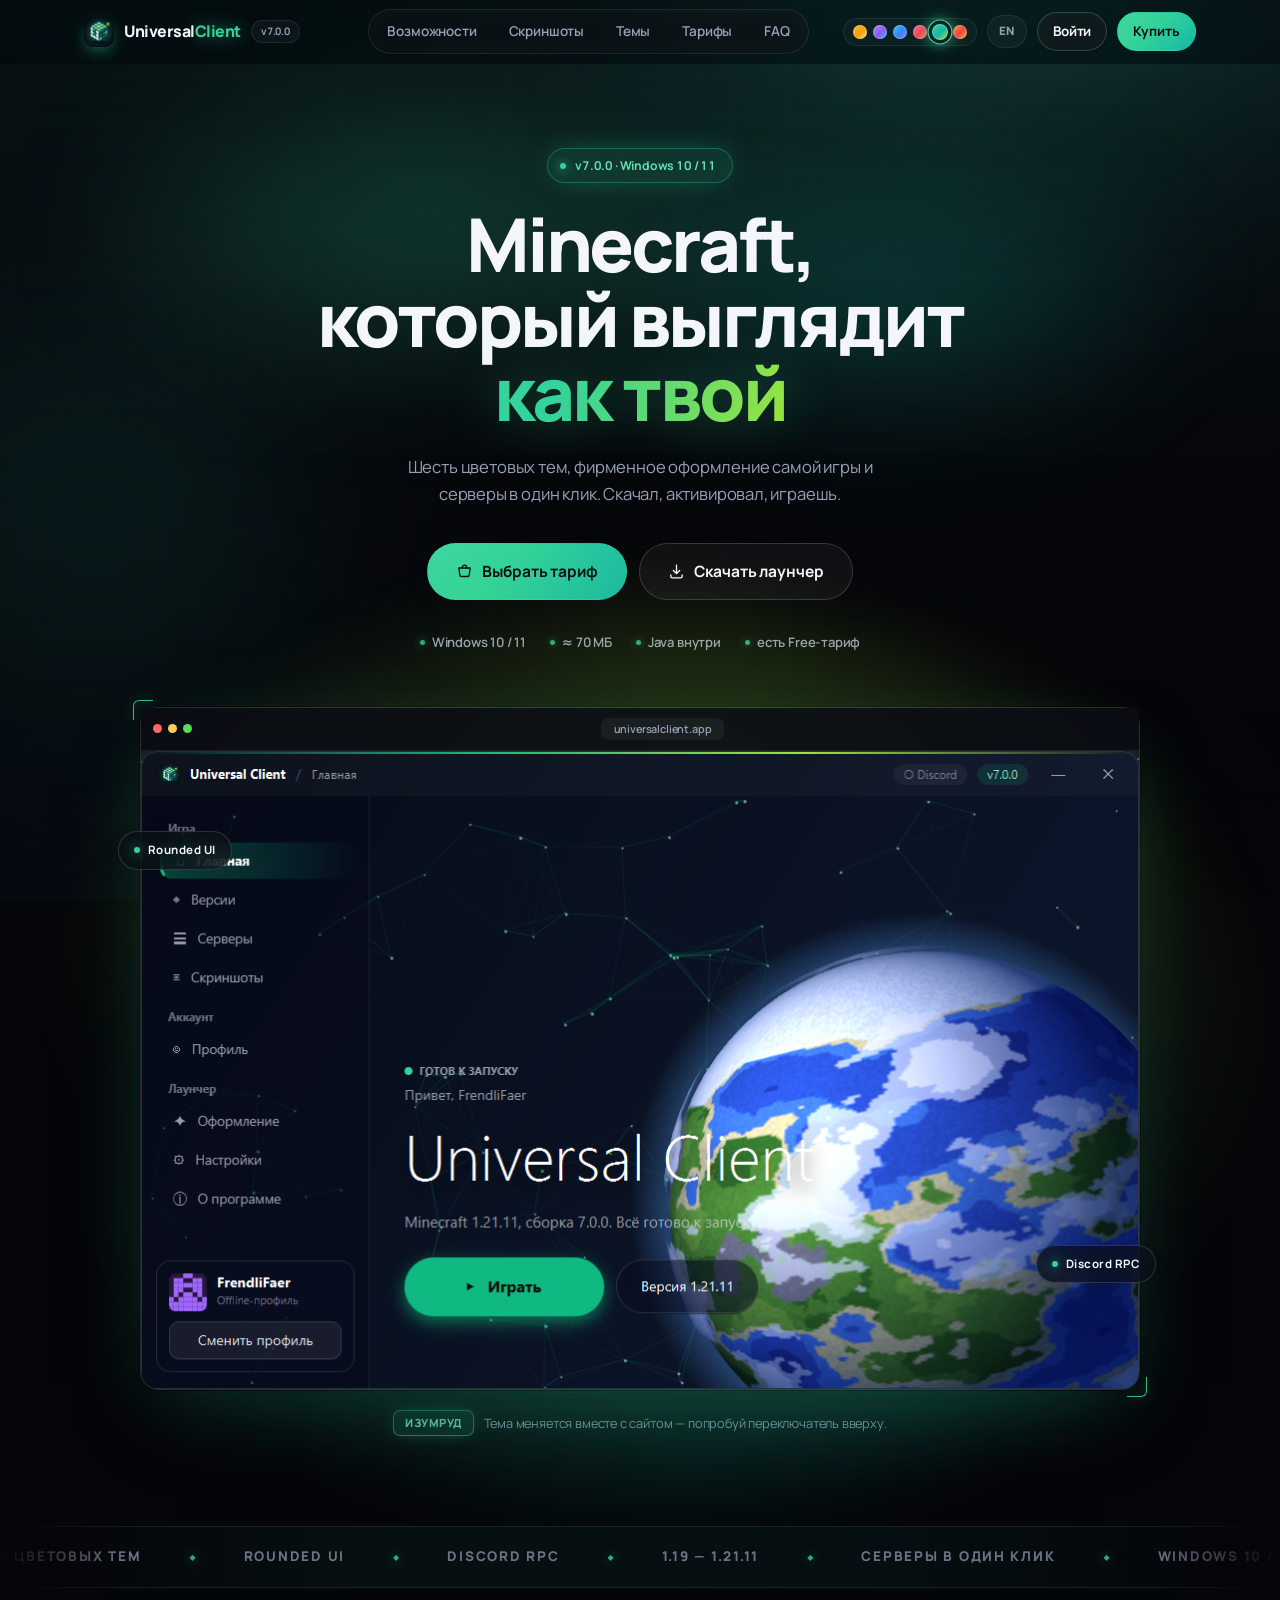
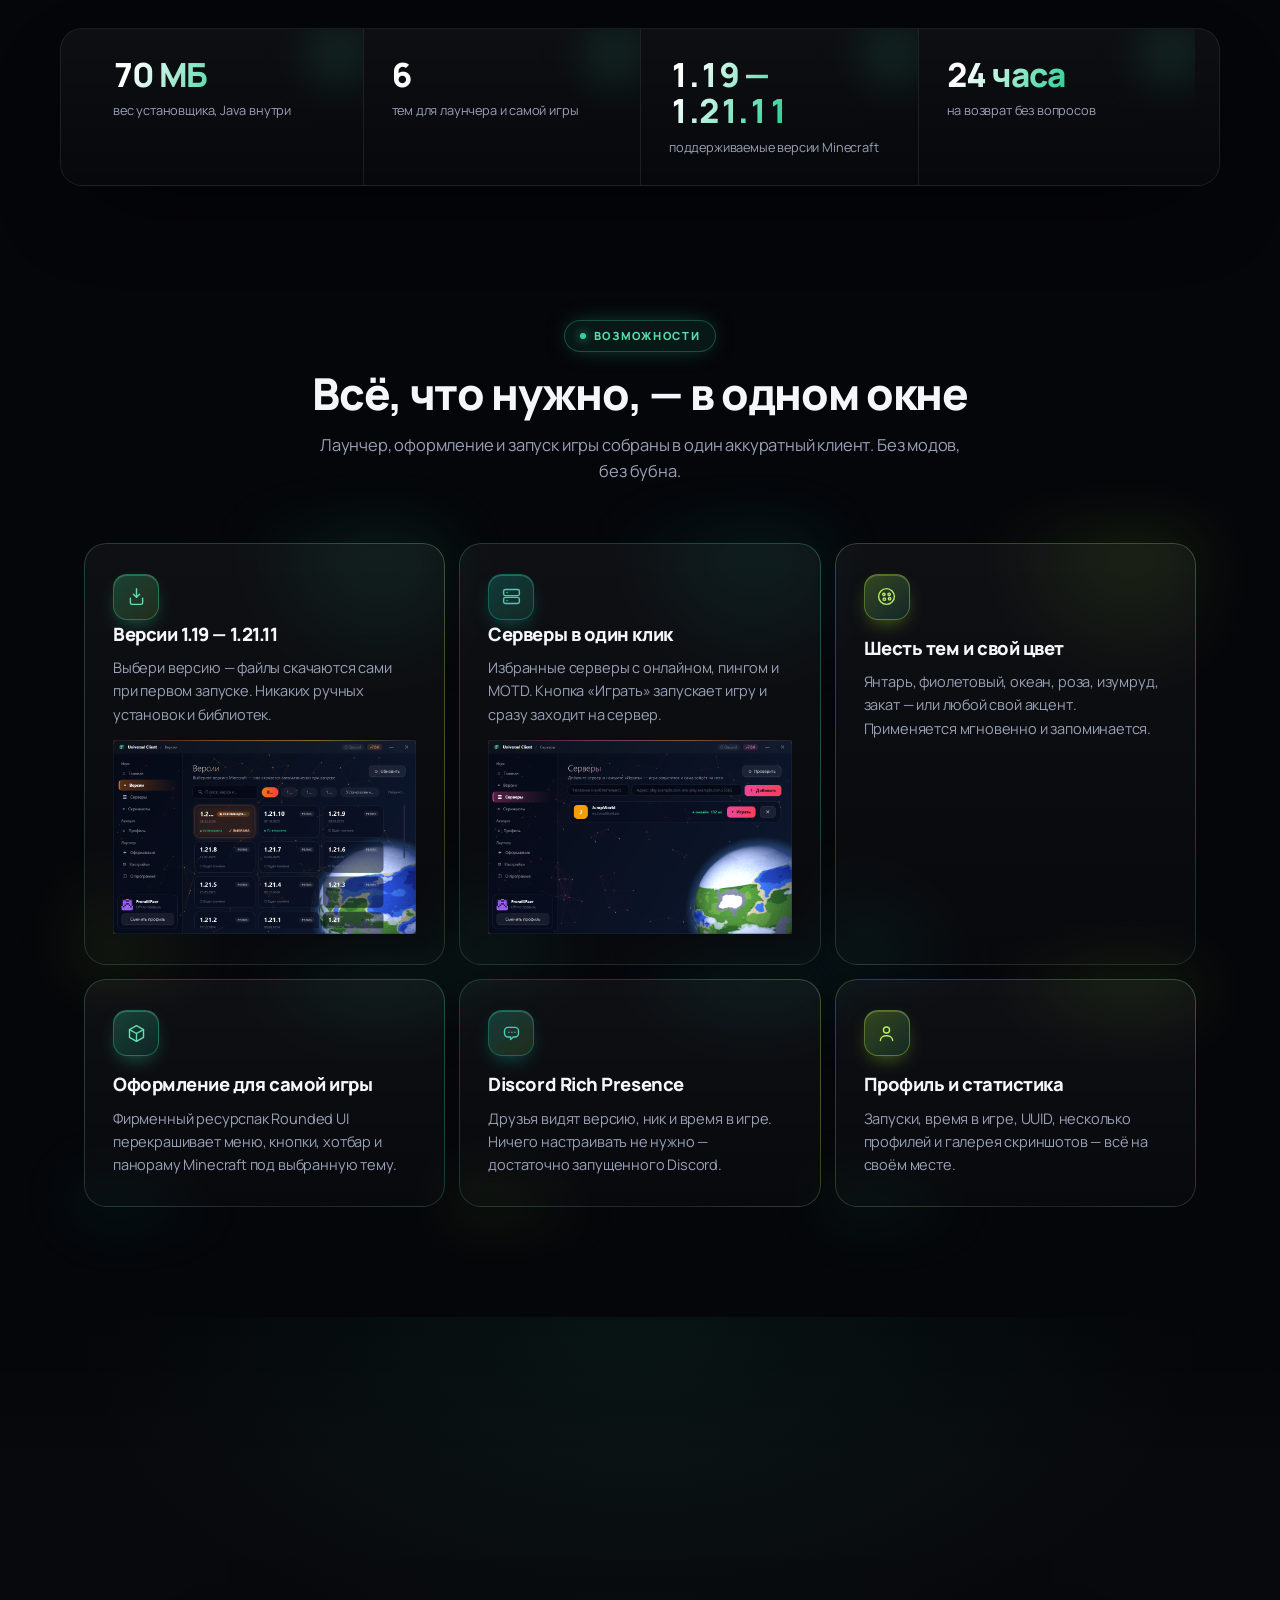
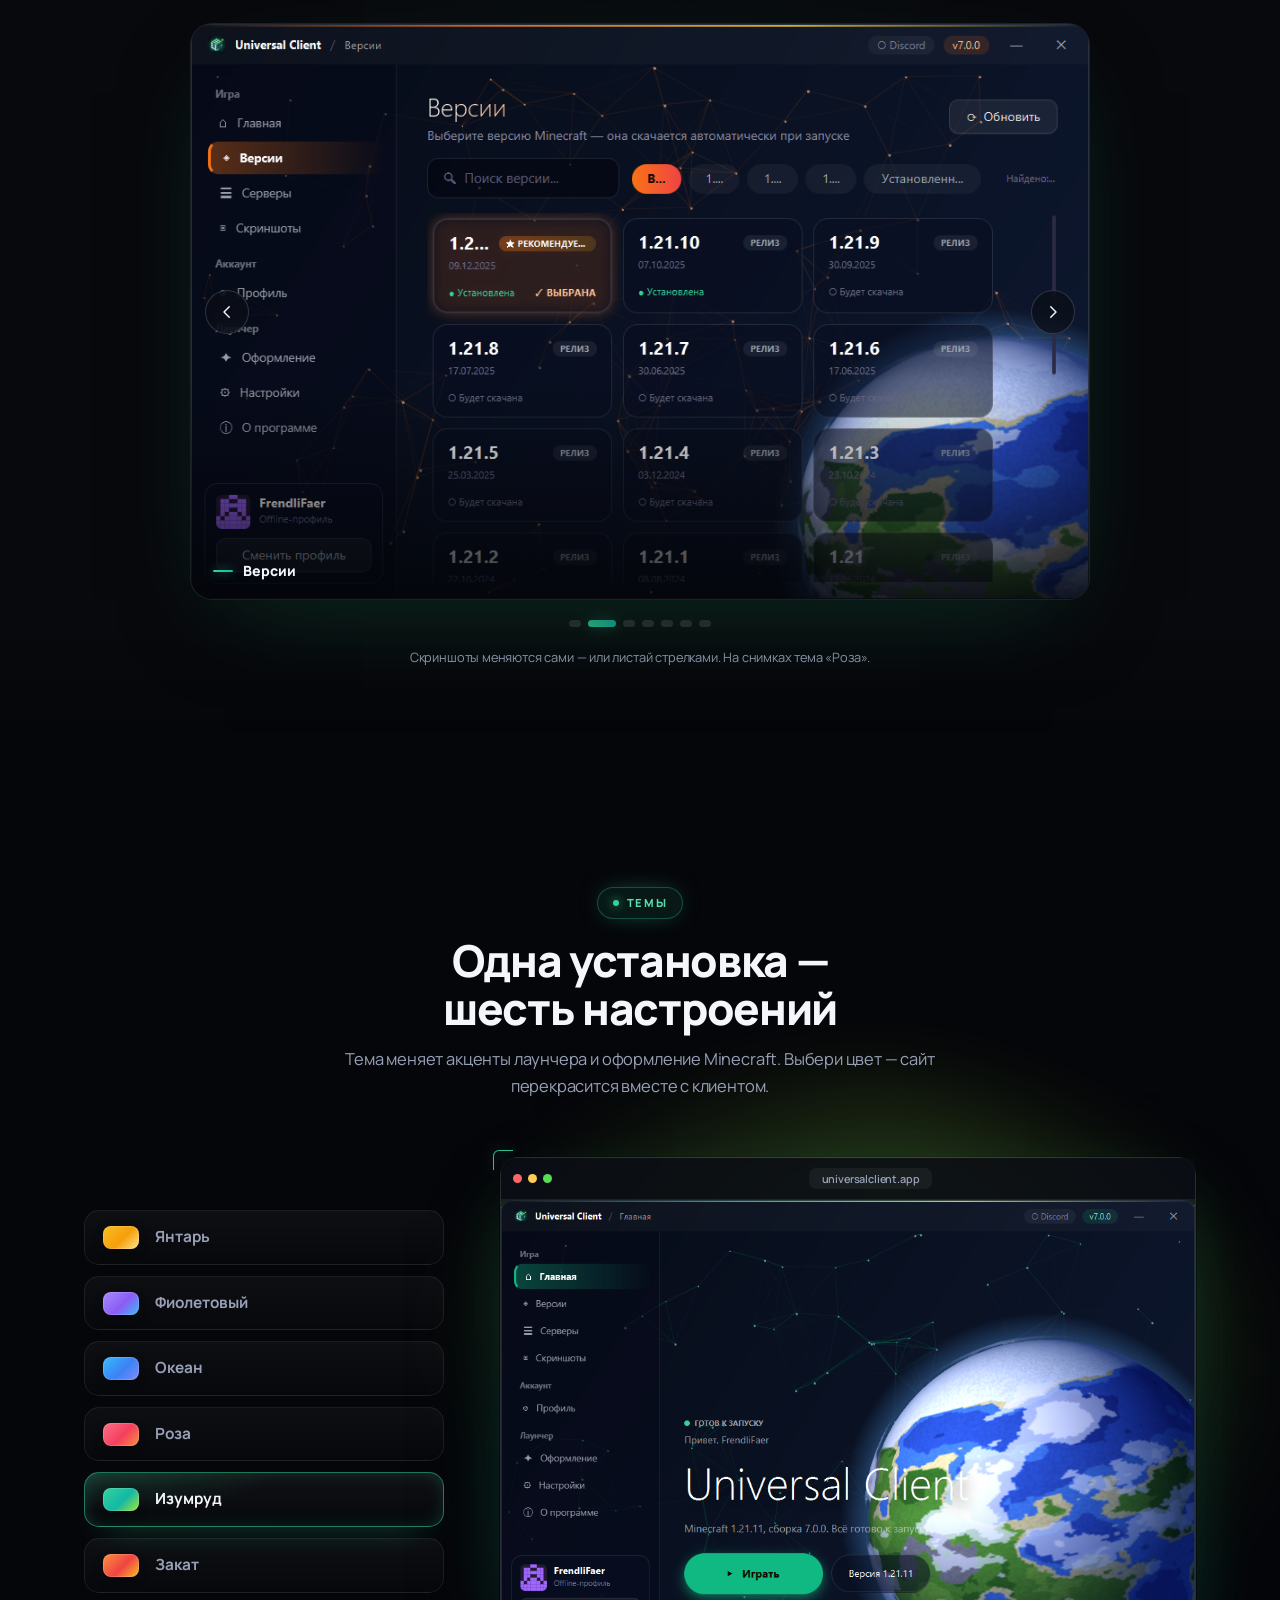
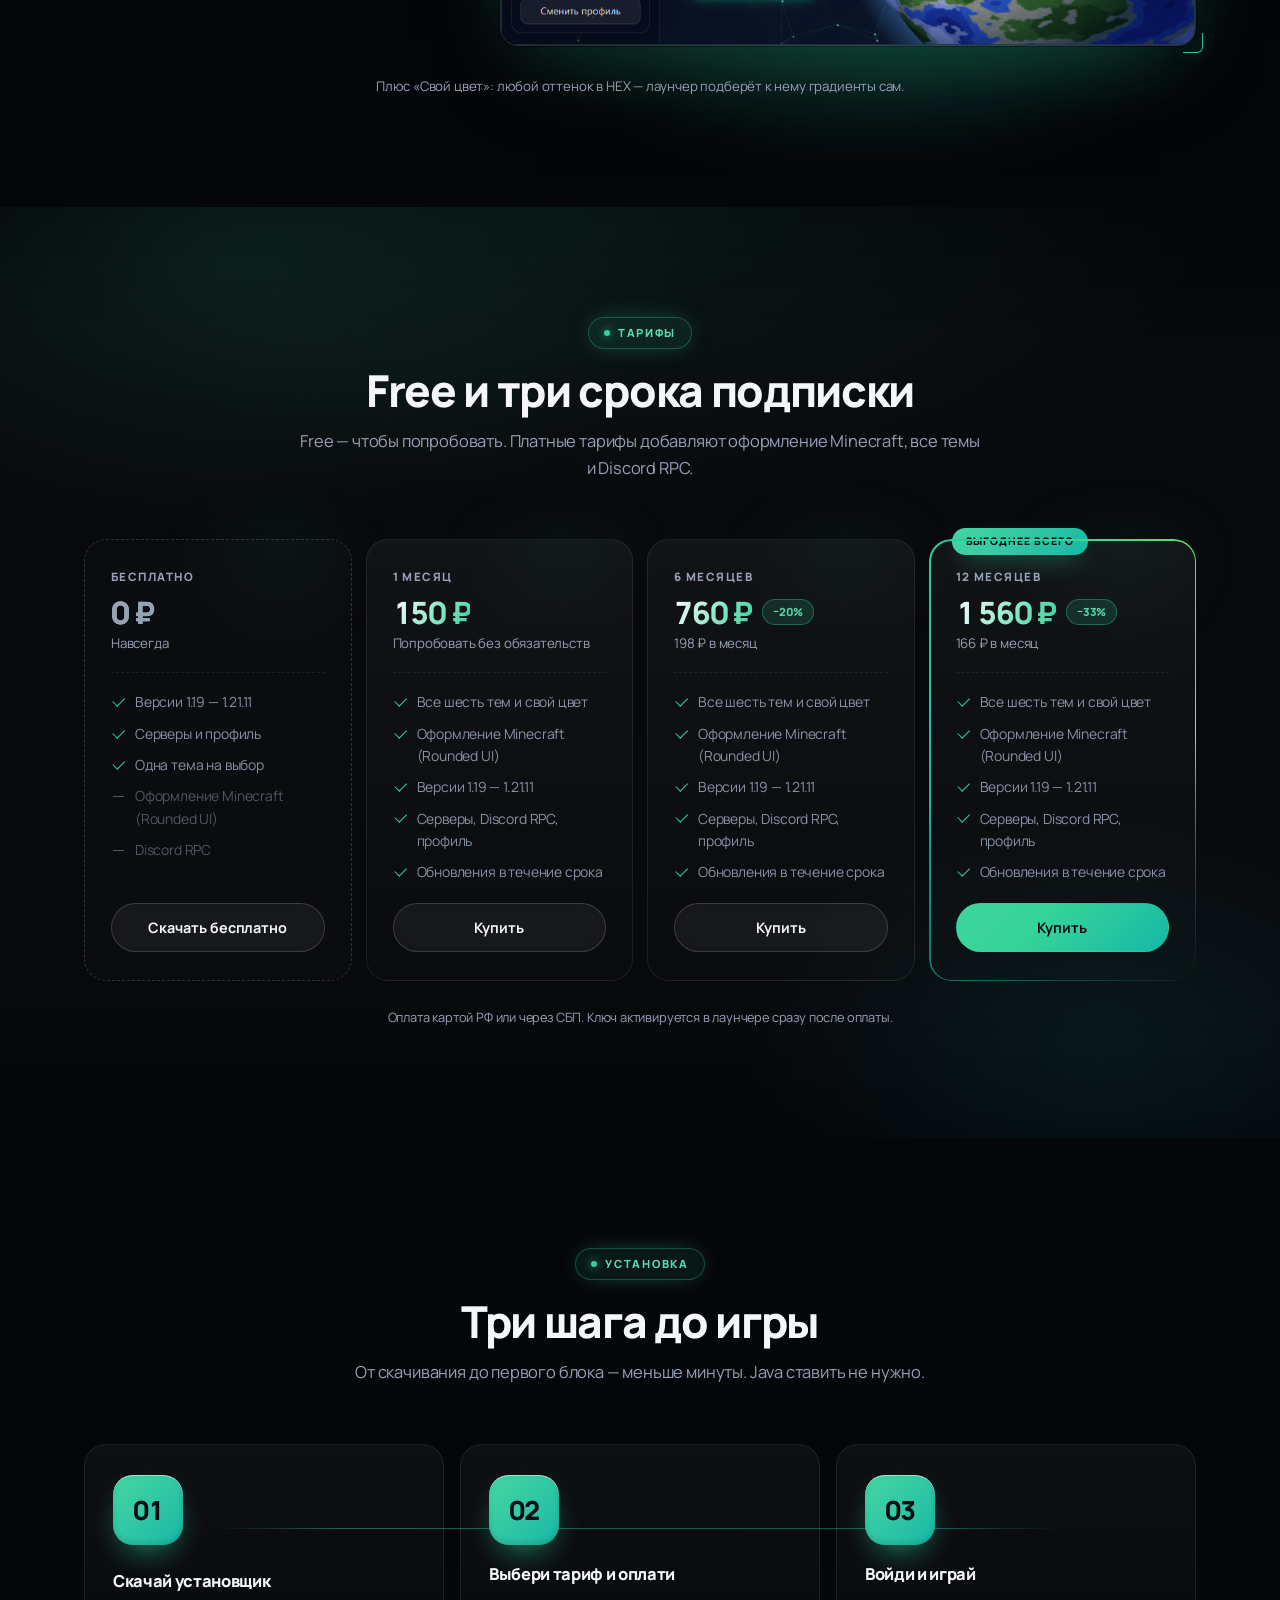
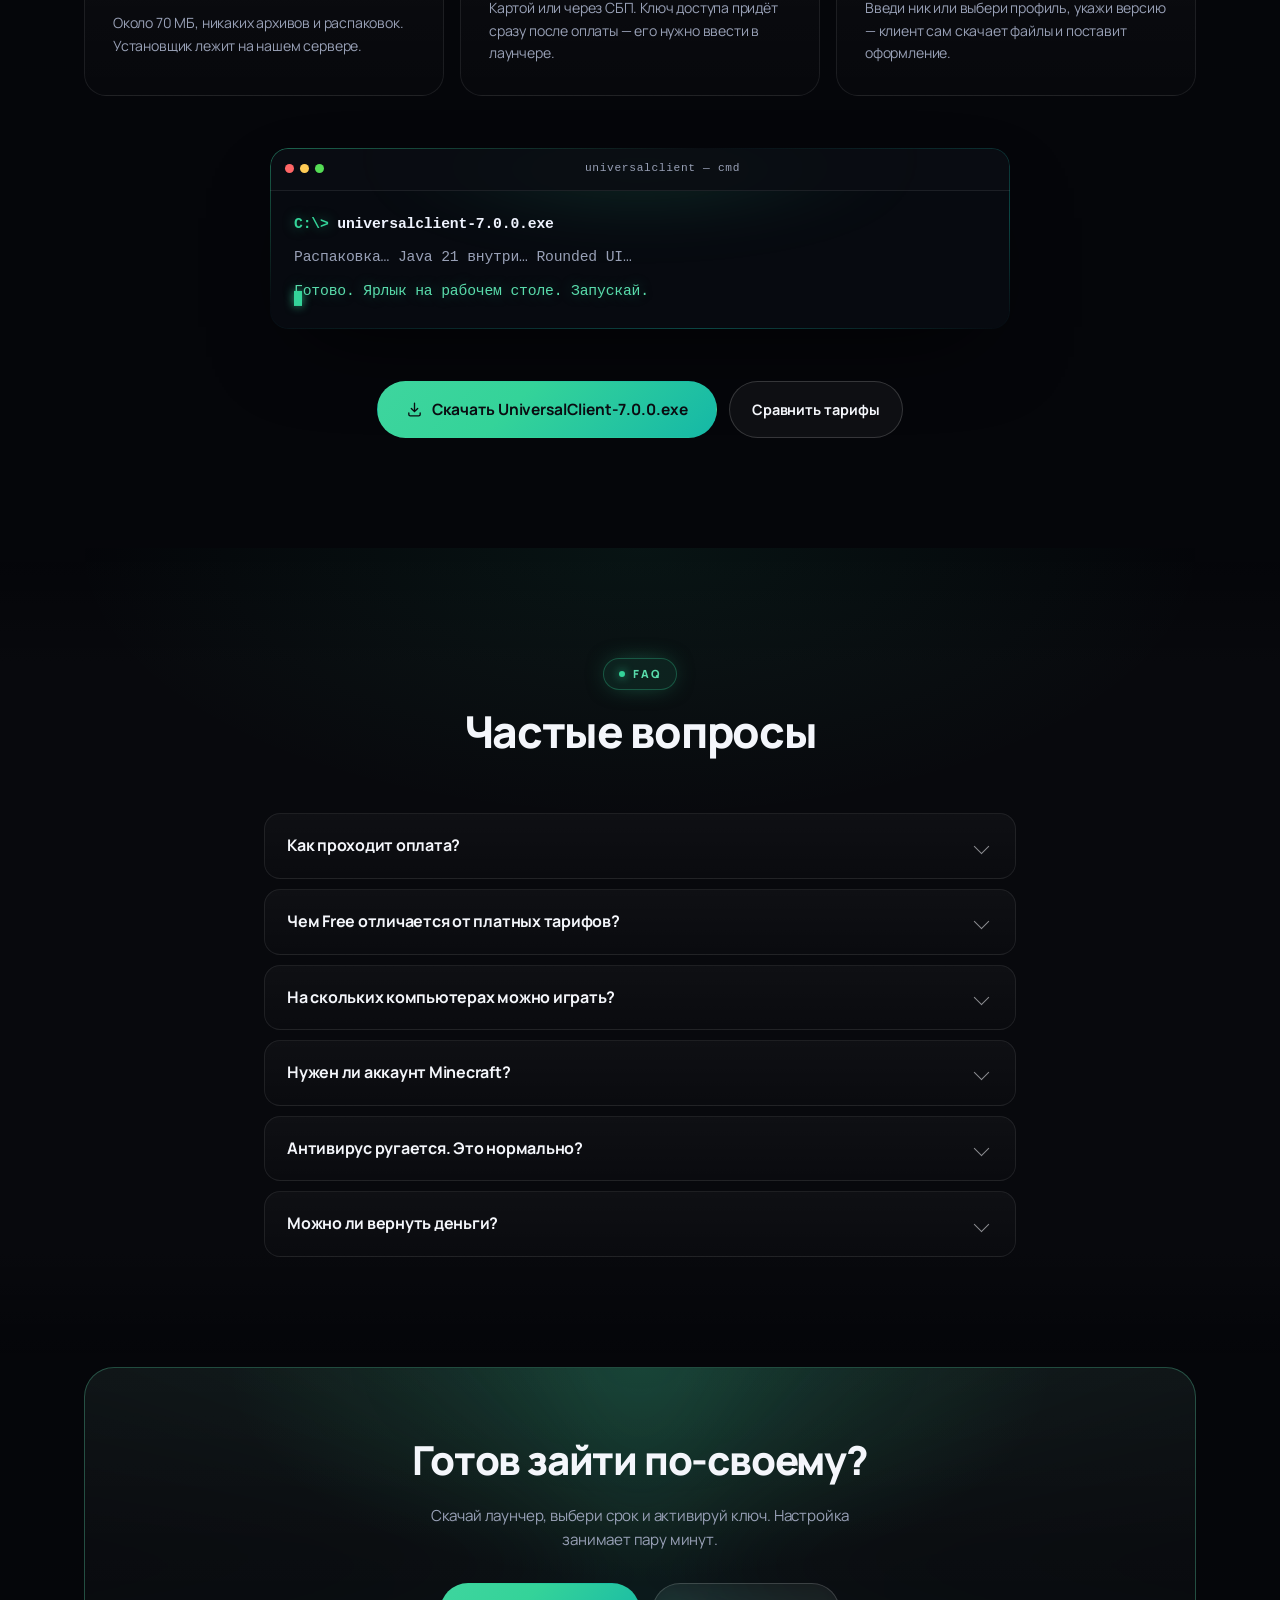
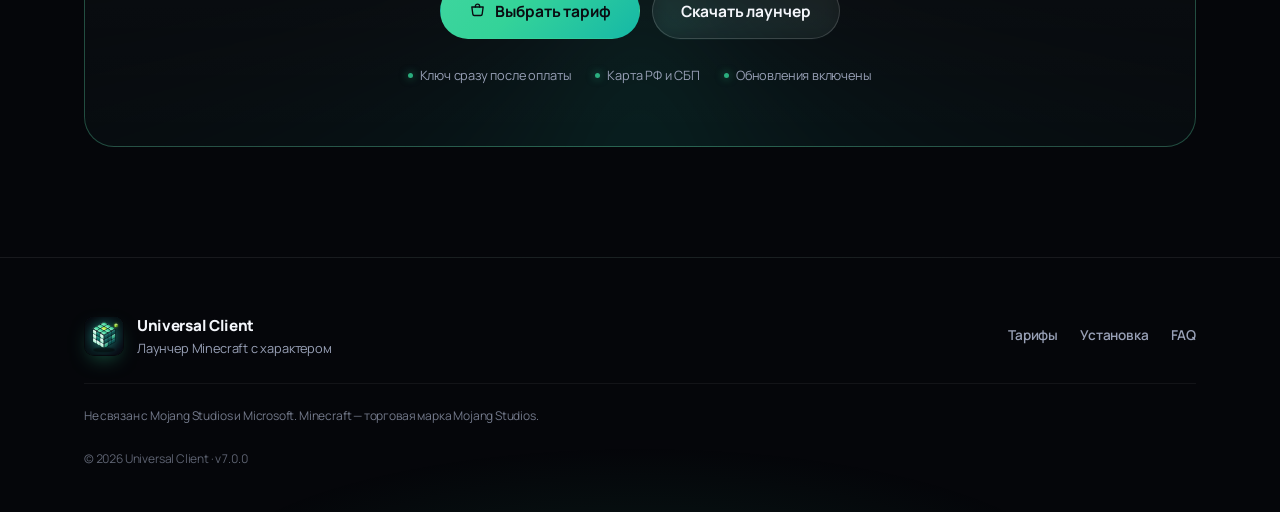
==== commit 13fd670d: "Add files via upload" ====
--- a/index.html
+++ b/index.html
@@ -5,7 +5,7 @@
 <meta name="viewport" content="width=device-width, initial-scale=1">
 <title>Universal Client</title>
 <meta name="description" content="Universal Client — уникальный лаунчер Minecraft.">
-<meta name="theme-color" content="#06070b">
+<meta name="theme-color" content="#05060a">
 <meta property="og:type" content="website">
 <meta property="og:title" content="Universal Client — лаунчер Minecraft">
 <meta property="og:description" content="Уникальные функции, распространенность, уникальный интерфейс и частые обновления!">
@@ -23,11 +23,10 @@
 
 <div class="bg" aria-hidden="true">
   <div class="bg-grid"></div>
-  <div class="bg-glow bg-glow--a"></div>
-  <div class="bg-glow bg-glow--b"></div>
+  <div class="bg-orb bg-orb--1"></div>
+  <div class="bg-orb bg-orb--2"></div>
+  <div class="bg-orb bg-orb--3"></div>
   <div class="bg-beam"></div>
-  <div class="bg-rail bg-rail--l"></div>
-  <div class="bg-rail bg-rail--r"></div>
   <div class="bg-noise"></div>
 </div>
 
@@ -77,16 +76,17 @@
 
 <main id="top">
 
-  <!-- HERO -->
+  <!-- HERO: текст + большой 3D-скриншот -->
   <section class="hero">
     <div class="wrap hero__inner">
-      <div class="reveal">
+
+      <div class="hero__copy reveal">
         <span class="pill">
           <span class="dot"></span>
           <span data-i18n="hero.pill">v7.0.0 · Windows 10 / 11</span>
         </span>
 
-        <h1 class="hero__title" data-i18n-html="hero.title">Minecraft,<br>который выглядит<br><span class="grad">как твой</span></h1>
+        <h1 class="hero__title" data-i18n-html="hero.title">Minecraft, который выглядит <span class="grad">как твой</span></h1>
 
         <p class="hero__lead" data-i18n="hero.lead">Уникальные функции, распространенность, уникальный интерфейс и частые обновления!. Скачал, активировал, играешь.</p>
 
@@ -110,7 +110,7 @@
       </div>
 
       <div class="hero__visual reveal">
-        <div class="shot">
+        <div class="shot" id="heroShotFrame">
           <div class="shot__glow"></div>
           <div class="shot__chrome" aria-hidden="true">
             <span class="shot__dot"></span>
@@ -128,6 +128,7 @@
           <span data-i18n="hero.caption">Тема меняется вместе с сайтом — попробуй переключатель вверху.</span>
         </p>
       </div>
+
     </div>
   </section>
 
@@ -175,7 +176,7 @@
     </div>
   </section>
 
-  <!-- FEATURES -->
+  <!-- FEATURES: bento со скриншотами -->
   <section class="section" id="features">
     <div class="wrap">
       <header class="section__head reveal">
@@ -185,6 +186,37 @@
       </header>
 
       <div class="cards reveal">
+
+        <article class="card card--media">
+          <div class="card__top">
+            <span class="card__ico">
+              <svg viewBox="0 0 24 24" aria-hidden="true"><path d="M12 3v10m0 0 3.5-3.5M12 13 8.5 9.5"/><path d="M5 14v5a2 2 0 0 0 2 2h10a2 2 0 0 0 2-2v-5"/></svg>
+            </span>
+            <div class="card__body">
+              <h3 data-i18n="f3.title">Версии 1.19 — 1.21.11</h3>
+              <p data-i18n="f3.text">Выбери версию — файлы скачаются сами при первом запуске. Никаких ручных установок и библиотек.</p>
+            </div>
+          </div>
+          <figure class="card__img">
+            <img src="assets/img/page-versions.png" width="600" height="384" loading="lazy" alt="Выбор версии">
+          </figure>
+        </article>
+
+        <article class="card card--media">
+          <div class="card__top">
+            <span class="card__ico">
+              <svg viewBox="0 0 24 24" aria-hidden="true"><rect x="3" y="4" width="18" height="7" rx="2"/><rect x="3" y="13" width="18" height="7" rx="2"/><path d="M7 7.5h.01M7 16.5h.01"/></svg>
+            </span>
+            <div class="card__body">
+              <h3 data-i18n="f4.title">Серверы в один клик</h3>
+              <p data-i18n="f4.text">Избранные серверы с онлайном, пингом и MOTD. Кнопка «Играть» запускает игру и сразу заходит на сервер.</p>
+            </div>
+          </div>
+          <figure class="card__img">
+            <img src="assets/img/page-servers.png" width="600" height="384" loading="lazy" alt="Серверы">
+          </figure>
+        </article>
+
         <article class="card">
           <span class="card__ico">
             <svg viewBox="0 0 24 24" aria-hidden="true"><circle cx="12" cy="12" r="9"/><circle cx="9" cy="9.5" r="1.4"/><circle cx="15" cy="9.5" r="1.4"/><circle cx="9.5" cy="15" r="1.4"/><circle cx="15.5" cy="14.5" r="1.4"/></svg>
@@ -207,26 +239,6 @@
 
         <article class="card">
           <span class="card__ico">
-            <svg viewBox="0 0 24 24" aria-hidden="true"><path d="M12 3v10m0 0 3.5-3.5M12 13 8.5 9.5"/><path d="M5 14v5a2 2 0 0 0 2 2h10a2 2 0 0 0 2-2v-5"/></svg>
-          </span>
-          <div class="card__body">
-            <h3 data-i18n="f3.title">Версии 1.19 — 1.21.11</h3>
-            <p data-i18n="f3.text">Выбери версию — файлы скачаются сами при первом запуске. Никаких ручных установок и библиотек.</p>
-          </div>
-        </article>
-
-        <article class="card">
-          <span class="card__ico">
-            <svg viewBox="0 0 24 24" aria-hidden="true"><rect x="3" y="4" width="18" height="7" rx="2"/><rect x="3" y="13" width="18" height="7" rx="2"/><path d="M7 7.5h.01M7 16.5h.01"/></svg>
-          </span>
-          <div class="card__body">
-            <h3 data-i18n="f4.title">Серверы в один клик</h3>
-            <p data-i18n="f4.text">Избранные серверы с онлайном, пингом и MOTD. Кнопка «Играть» запускает игру и сразу заходит на сервер.</p>
-          </div>
-        </article>
-
-        <article class="card">
-          <span class="card__ico">
             <svg viewBox="0 0 24 24" aria-hidden="true"><path d="M8 5h8a4 4 0 0 1 4 4v3a4 4 0 0 1-4 4h-2l-3 3v-3H8a4 4 0 0 1-4-4V9a4 4 0 0 1 4-4Z"/><path d="M9 10.5h.01M12.5 10.5h.01M16 10.5h.01"/></svg>
           </span>
           <div class="card__body">
@@ -244,6 +256,7 @@
             <p data-i18n="f6.text">Запуски, время в игре, UUID, несколько профилей и галерея скриншотов — всё на своём месте.</p>
           </div>
         </article>
+
       </div>
     </div>
   </section>
@@ -374,9 +387,7 @@
         <article class="plan plan--free">
           <header class="plan__head">
             <span class="plan__term" data-i18n="plan.term0">Бесплатно</span>
-            <p class="plan__price">
-              <span class="plan__amount">0 ₽</span>
-            </p>
+            <p class="plan__price"><span class="plan__amount">0 ₽</span></p>
             <p class="plan__per" data-i18n="plan.per0">Навсегда</p>
           </header>
           <ul class="plan__list">
@@ -394,9 +405,7 @@
         <article class="plan">
           <header class="plan__head">
             <span class="plan__term" data-i18n="plan.term1">1 месяц</span>
-            <p class="plan__price">
-              <span class="plan__amount">150 ₽</span>
-            </p>
+            <p class="plan__price"><span class="plan__amount">150 ₽</span></p>
             <p class="plan__per" data-i18n="plan.per1">Попробовать без обязательств</p>
           </header>
           <ul class="plan__list">
--- a/assets/css/style.css
+++ b/assets/css/style.css
@@ -1,8 +1,7 @@
 ﻿/* =========================================================
-   Universal Client — design system 2.0
-   Направление: премиальный «дизайн-студийный» тёмный лендинг.
-   Редакторские рейки, контурные номера, живые превью тем,
-   строковые тарифы, терминал. Точный свет, плавное движение.
+   Universal Client — design system 3.0 «Lux Glass»
+   Живой дорогой визуал: авроры в движении, стекло с
+   неоновыми рамками, свечения, градиенты, 3D-скриншоты.
    ========================================================= */
 
 @font-face {
@@ -30,18 +29,24 @@
   unicode-range: U+0000-00FF, U+0131, U+0152-0153, U+02BB-02BC, U+02C6, U+02DA, U+02DC, U+0304, U+0308, U+0329, U+2000-206F, U+20AC, U+2122, U+2191, U+2193, U+2212, U+2215, U+FEFF, U+FFFD;
 }
 
+@property --ang {
+  syntax: "<angle>";
+  initial-value: 0deg;
+  inherits: false;
+}
+
 /* ---------- design tokens ---------- */
 
 :root {
-  --bg: #06070b;
-  --bg-soft: #0a0c12;
-  --panel: rgba(255, 255, 255, 0.032);
-  --panel-2: rgba(255, 255, 255, 0.06);
-  --line: rgba(255, 255, 255, 0.075);
-  --line-strong: rgba(255, 255, 255, 0.15);
-
-  --text: #f2f4f8;
-  --muted: #8e96ab;
+  --bg: #05060a;
+  --bg-soft: #0a0c13;
+  --panel: rgba(255, 255, 255, 0.035);
+  --panel-2: rgba(255, 255, 255, 0.065);
+  --line: rgba(255, 255, 255, 0.08);
+  --line-strong: rgba(255, 255, 255, 0.16);
+
+  --text: #f4f6fb;
+  --muted: #98a0b6;
   --ink: #0a0c11;
 
   --a: #34d399;
@@ -49,11 +54,11 @@
   --c: #a3e635;
 
   --wrap: 1160px;
-  --radius: 20px;
+  --radius: 22px;
   --radius-sm: 12px;
 
-  --shadow-lg: 0 32px 80px -34px rgb(0 0 0 / 80%);
-  --shadow-accent: 0 20px 65px -30px color-mix(in srgb, var(--a) 45%, transparent);
+  --shadow-lg: 0 34px 90px -36px rgb(0 0 0 / 85%);
+  --shadow-accent: 0 26px 80px -34px color-mix(in srgb, var(--a) 50%, transparent);
   --header-h: 64px;
 
   --ease: cubic-bezier(0.4, 0.18, 0.16, 1);
@@ -79,7 +84,7 @@
 html {
   scroll-behavior: smooth;
   -webkit-text-size-adjust: 100%;
-  scrollbar-color: color-mix(in srgb, var(--a) 30%, rgba(255, 255, 255, 0.16)) transparent;
+  scrollbar-color: color-mix(in srgb, var(--a) 35%, rgba(255, 255, 255, 0.18)) transparent;
 }
 
 body {
@@ -108,20 +113,20 @@
   border-radius: 999px;
   background: rgba(255, 255, 255, 0.16);
 }
-::-webkit-scrollbar-thumb:hover { background: color-mix(in srgb, var(--a) 45%, transparent); }
+::-webkit-scrollbar-thumb:hover { background: color-mix(in srgb, var(--a) 50%, transparent); }
 
 ::selection {
-  background: color-mix(in srgb, var(--a) 38%, transparent);
+  background: color-mix(in srgb, var(--a) 40%, transparent);
   color: #fff;
 }
 
 :focus-visible {
-  outline: 2px solid color-mix(in srgb, var(--a) 80%, white);
+  outline: 2px solid color-mix(in srgb, var(--a) 85%, white);
   outline-offset: 3px;
   border-radius: 6px;
 }
 
-/* ---------- фон ---------- */
+/* ============ ФОН: живые авроры ============ */
 
 .bg {
   position: fixed;
@@ -129,70 +134,105 @@
   z-index: -1;
   overflow: hidden;
   pointer-events: none;
-  background: radial-gradient(ellipse 120% 90% at 50% -10%, #0b0e16 0%, var(--bg) 55%);
-}
-
+  background:
+    radial-gradient(ellipse 130% 80% at 80% -30%, #10131d 0%, transparent 60%),
+    radial-gradient(ellipse 110% 70% at 10% 110%, #0b1020 0%, transparent 55%),
+    var(--bg);
+}
+
+/* сетка-подсветка */
 .bg-grid {
   position: absolute;
   inset: 0;
-  background-image: radial-gradient(rgba(255, 255, 255, 0.11) 1px, transparent 1.2px);
-  background-size: 26px 26px;
-  mask-image: radial-gradient(ellipse 70% 54% at 50% 0%, #000 0%, transparent 72%);
-  -webkit-mask-image: radial-gradient(ellipse 70% 54% at 50% 0%, #000 0%, transparent 72%);
-  opacity: 0.5;
-}
-
-.bg-glow {
+  background-image:
+    linear-gradient(rgba(255, 255, 255, 0.04) 1px, transparent 1px),
+    linear-gradient(90deg, rgba(255, 255, 255, 0.04) 1px, transparent 1px);
+  background-size: 56px 56px;
+  mask-image: radial-gradient(ellipse 85% 65% at 50% 0%, #000 0%, transparent 78%);
+  -webkit-mask-image: radial-gradient(ellipse 85% 65% at 50% 0%, #000 0%, transparent 78%);
+  opacity: 0.35;
+}
+
+/* три цветные авроры, каждая плывёт по своей траектории */
+.bg-orb {
   position: absolute;
   border-radius: 50%;
-  filter: blur(110px);
+  filter: blur(95px);
+  mix-blend-mode: screen;
   opacity: 0.42;
-  transition: background 0.6s var(--ease);
-  animation: bg-float 36s ease-in-out infinite alternate;
-}
-
-.bg-glow--a {
-  width: 52vw;
-  height: 52vw;
-  max-width: 780px;
-  max-height: 780px;
-  top: -26vw;
-  right: -12vw;
-  background: radial-gradient(circle, color-mix(in srgb, var(--a) 30%, transparent), transparent 66%);
-}
-
-.bg-glow--b {
-  width: 40vw;
-  height: 40vw;
-  max-width: 560px;
-  max-height: 560px;
-  top: 42vh;
-  left: -18vw;
-  background: radial-gradient(circle, color-mix(in srgb, var(--b) 22%, transparent), transparent 70%);
-  animation-delay: -18s;
-  animation-duration: 44s;
-}
-
-@keyframes bg-float {
-  from { translate: 0 -2%; }
-  to { translate: -4% 2%; }
-}
-
+  transition: background 0.7s var(--ease);
+}
+
+.bg-orb--1 {
+  width: 62vw;
+  height: 62vw;
+  max-width: 900px;
+  max-height: 900px;
+  top: -28vw;
+  left: 52%;
+  background: radial-gradient(circle at 35% 35%, color-mix(in srgb, var(--a) 42%, transparent), color-mix(in srgb, var(--b) 22%, transparent) 42%, transparent 68%);
+  animation: orb-a 26s ease-in-out infinite alternate;
+}
+
+.bg-orb--2 {
+  width: 46vw;
+  height: 46vw;
+  max-width: 640px;
+  max-height: 640px;
+  top: 30vh;
+  left: -20vw;
+  background: radial-gradient(circle at 60% 45%, color-mix(in srgb, var(--b) 38%, transparent), transparent 66%);
+  animation: orb-b 34s ease-in-out infinite alternate;
+}
+
+.bg-orb--3 {
+  width: 34vw;
+  height: 34vw;
+  max-width: 480px;
+  max-height: 480px;
+  top: 78vh;
+  left: 62%;
+  background: radial-gradient(circle at 40% 60%, color-mix(in srgb, var(--c) 30%, transparent), transparent 62%);
+  opacity: 0.3;
+  animation: orb-c 44s ease-in-out infinite alternate-reverse;
+}
+
+@keyframes orb-a {
+  from { translate: 0 0; scale: 1; }
+  40%  { translate: -7vw 6vh; scale: 1.08; }
+  to   { translate: 3vw 12vh; scale: 0.94; }
+}
+@keyframes orb-b {
+  from { translate: 0 0; }
+  to   { translate: 9vw -12vh; }
+}
+@keyframes orb-c {
+  from { translate: 0 0; scale: 1; }
+  to   { translate: -14vw -18vh; scale: 1.25; }
+}
+
+/* световой занавес сверху */
 .bg-beam {
   position: absolute;
-  top: -22%;
+  top: -16%;
   left: 50%;
-  width: 120vw;
-  height: 58vh;
+  width: 130vw;
+  height: 52vh;
   translate: -50% 0;
   background: linear-gradient(180deg,
-    color-mix(in srgb, var(--a) 9%, transparent),
-    color-mix(in srgb, var(--b) 4%, transparent) 55%,
+    color-mix(in srgb, var(--a) 11%, transparent),
+    color-mix(in srgb, var(--b) 5%, transparent) 55%,
     transparent);
-  filter: blur(30px);
-  transform: perspective(900px) rotateX(36deg);
+  filter: blur(34px);
+  transform: perspective(900px) rotateX(38deg);
   transform-origin: 50% 0;
-  transition: background 0.6s var(--ease);
+  transition: background 0.7s var(--ease);
+  animation: beam-breathe 12s ease-in-out infinite alternate;
+}
+
+@keyframes beam-breathe {
+  from { opacity: 0.65; }
+  to { opacity: 1; }
 }
 
 .bg-noise {
@@ -207,46 +247,20 @@
   content: "";
   position: absolute;
   inset: 0;
-  background: linear-gradient(180deg, transparent 55%, rgba(3, 4, 7, 0.45) 100%);
-}
-
-/* редакторские рейки */
-.bg-rail {
-  position: absolute;
-  top: 0;
-  bottom: 0;
-  width: 1px;
-  background: linear-gradient(180deg,
-    transparent 0%,
-    color-mix(in srgb, var(--a) 22%, rgba(255, 255, 255, 0.05)) 18%,
-    color-mix(in srgb, var(--a) 14%, rgba(255, 255, 255, 0.04)) 60%,
-    transparent 96%);
-  opacity: 0.5;
-}
-
-.bg-rail--l { left: calc(50% - 618px); }
-.bg-rail--r { right: calc(50% - 618px); }
-
-@media (max-width: 1320px) {
-  .bg-rail--l { left: 30px; }
-  .bg-rail--r { right: 30px; }
-}
-
-@media (max-width: 900px) {
-  .bg-rail { display: none; }
-}
-
-/* живое свечение за курсором */
+  background: linear-gradient(180deg, transparent 50%, rgba(2, 3, 6, 0.5) 100%);
+}
+
+/* свечение за курсором */
 .cursor-light {
   position: absolute;
   top: 0;
   left: 0;
-  width: 460px;
-  height: 460px;
-  margin: -230px 0 0 -230px;
+  width: 520px;
+  height: 520px;
+  margin: -260px 0 0 -260px;
   border-radius: 50%;
-  background: radial-gradient(circle, color-mix(in srgb, var(--a) 8%, transparent), transparent 62%);
-  filter: blur(26px);
+  background: radial-gradient(circle, color-mix(in srgb, var(--a) 9%, transparent), transparent 60%);
+  filter: blur(30px);
   opacity: 0;
   pointer-events: none;
   transition: opacity 0.6s var(--ease), transform 0.4s cubic-bezier(0.2, 0.6, 0.2, 1);
@@ -263,14 +277,14 @@
   z-index: 75;
   pointer-events: none;
   opacity: 0;
-  background: radial-gradient(ellipse 70% 55% at 50% 28%, color-mix(in srgb, var(--a) 34%, transparent), transparent 62%);
+  background: radial-gradient(ellipse 72% 55% at 50% 26%, color-mix(in srgb, var(--a) 36%, transparent), transparent 62%);
   mix-blend-mode: screen;
 }
 
 body.is-theme-flash::after { animation: theme-flash 0.55s var(--ease-out); }
 
 @keyframes theme-flash {
-  0% { opacity: 0.32; }
+  0% { opacity: 0.35; }
   100% { opacity: 0; }
 }
 
@@ -283,92 +297,58 @@
   padding: 0 24px;
 }
 
-.wrap--narrow { max-width: 780px; }
+.wrap--narrow { max-width: 800px; }
 
 .section {
   position: relative;
-  padding: 108px 0;
+  padding: 110px 0;
   scroll-margin-top: calc(var(--header-h) + 16px);
 }
 
 .section--alt {
   background:
-    linear-gradient(180deg, transparent, rgba(255, 255, 255, 0.014) 14%, rgba(255, 255, 255, 0.014) 86%, transparent),
-    linear-gradient(90deg, transparent 0%, rgba(255, 255, 255, 0.01) 50%, transparent 100%);
-}
-
-/* контурные номера секций */
-main .section { counter-increment: sec; }
-
-main .section::before {
-  content: counter(sec, decimal-leading-zero);
-  position: absolute;
-  top: calc(var(--header-h) - 30px);
-  left: 50%;
-  translate: -50% 0;
-  z-index: 0;
-  font-size: clamp(5rem, 13vw, 10rem);
-  font-weight: 800;
-  line-height: 1;
-  letter-spacing: -0.05em;
-  color: transparent;
-  -webkit-text-stroke: 1px color-mix(in srgb, var(--a) 15%, transparent);
-  pointer-events: none;
-  user-select: none;
+    radial-gradient(ellipse 62% 46% at 50% 0%, color-mix(in srgb, var(--a) 7%, transparent), transparent 72%),
+    linear-gradient(180deg, transparent, rgba(255, 255, 255, 0.016) 14%, rgba(255, 255, 255, 0.016) 86%, transparent);
 }
 
 .section__head {
   position: relative;
   z-index: 1;
-  max-width: 660px;
-  margin: 0 auto 64px;
+  max-width: 680px;
+  margin: 0 auto 58px;
   text-align: center;
 }
-
-.section__head::after {
-  content: "";
-  display: block;
-  width: 72px;
-  height: 2px;
-  margin: 26px auto 0;
-  border-radius: 2px;
-  background: linear-gradient(90deg, var(--a), var(--b));
-  transform: scaleX(0);
-  transform-origin: 50% 50%;
-  transition: transform 0.9s var(--ease-out) 0.15s;
-}
-
-.section__head.is-in::after { transform: scaleX(1); }
 
 .eyebrow {
   display: inline-flex;
   align-items: center;
   gap: 8px;
-  padding: 5px 12px;
+  padding: 6px 15px;
   border-radius: 999px;
-  border: 1px solid color-mix(in srgb, var(--a) 24%, transparent);
-  background: color-mix(in srgb, var(--a) 7%, transparent);
+  border: 1px solid color-mix(in srgb, var(--a) 30%, transparent);
+  background: color-mix(in srgb, var(--a) 9%, transparent);
+  box-shadow: 0 0 24px -8px color-mix(in srgb, var(--a) 55%, transparent);
   font-size: 0.7rem;
   font-weight: 800;
-  letter-spacing: 0.14em;
+  letter-spacing: 0.15em;
   text-transform: uppercase;
-  color: color-mix(in srgb, var(--a) 80%, white);
+  color: color-mix(in srgb, var(--a) 82%, white);
 }
 
 .eyebrow::before {
   content: "";
-  width: 5px;
-  height: 5px;
+  width: 6px;
+  height: 6px;
   border-radius: 50%;
   background: var(--a);
-  box-shadow: 0 0 8px color-mix(in srgb, var(--a) 80%, transparent);
+  box-shadow: 0 0 10px color-mix(in srgb, var(--a) 90%, transparent);
 }
 
 .section__title {
   margin-top: 18px;
-  font-size: clamp(1.9rem, 3.4vw, 2.6rem);
+  font-size: clamp(2rem, 3.6vw, 2.75rem);
   font-weight: 800;
-  line-height: 1.1;
+  line-height: 1.08;
   letter-spacing: -0.03em;
   text-wrap: balance;
 }
@@ -376,17 +356,18 @@
 .section__lead {
   margin-top: 14px;
   color: var(--muted);
-  font-size: 1.02rem;
+  font-size: 1.03rem;
   text-wrap: pretty;
 }
 
 .grad {
-  background: linear-gradient(100deg, var(--a) 20%, var(--c) 50%, var(--a) 82%);
-  background-size: 220% 100%;
+  background: linear-gradient(100deg, var(--a) 10%, var(--c) 45%, var(--b) 75%, var(--a) 100%);
+  background-size: 250% 100%;
   -webkit-background-clip: text;
   background-clip: text;
   color: transparent;
-  animation: grad-pan 9s ease-in-out infinite alternate;
+  animation: grad-pan 8s ease-in-out infinite alternate;
+  filter: drop-shadow(0 0 26px color-mix(in srgb, var(--a) 32%, transparent));
 }
 
 @keyframes grad-pan {
@@ -403,7 +384,7 @@
   right: 0;
   z-index: 80;
   height: 2px;
-  background: linear-gradient(90deg, var(--a), var(--b));
+  background: linear-gradient(90deg, var(--a), var(--b), var(--c));
   transform-origin: 0 50%;
   transform: scaleX(0);
   opacity: 0;
@@ -420,7 +401,7 @@
   align-items: center;
   justify-content: center;
   gap: 9px;
-  padding: 11px 20px;
+  padding: 12px 22px;
   border-radius: 999px;
   border: 1px solid transparent;
   font-size: 0.9rem;
@@ -439,17 +420,18 @@
 
 .btn:active { transform: translateY(1px) scale(0.985); }
 
+/* бегущий блик */
 .btn::before {
   content: "";
   position: absolute;
   inset: 0;
   z-index: -1;
-  background: linear-gradient(115deg, transparent 30%, rgba(255, 255, 255, 0.3) 50%, transparent 70%);
-  transform: translateX(-130%);
-  transition: transform 0.8s var(--ease);
-}
-
-.btn:hover::before { transform: translateX(130%); }
+  background: linear-gradient(115deg, transparent 28%, rgba(255, 255, 255, 0.42) 50%, transparent 72%);
+  transform: translateX(-140%);
+  transition: transform 0.85s var(--ease);
+}
+
+.btn:hover::before { transform: translateX(140%); }
 
 .btn .ico {
   width: 17px;
@@ -466,39 +448,38 @@
 
 .btn--primary {
   color: var(--ink);
-  background: linear-gradient(135deg, color-mix(in srgb, var(--a) 92%, white), var(--b));
-  box-shadow:
-    0 10px 30px -12px color-mix(in srgb, var(--a) 70%, transparent),
-    inset 0 1px 0 rgba(255, 255, 255, 0.4),
-    inset 0 -1px 0 rgba(0, 0, 0, 0.12);
+  background: linear-gradient(135deg, color-mix(in srgb, var(--a) 95%, white) 0%, var(--a) 40%, var(--b) 100%);
+  animation: primary-glow 3.4s ease-in-out infinite alternate;
+}
+
+@keyframes primary-glow {
+  from { box-shadow: 0 12px 34px -12px color-mix(in srgb, var(--a) 60%, transparent), 0 4px 16px -6px color-mix(in srgb, var(--b) 45%, transparent), inset 0 1px 0 rgba(255, 255, 255, 0.45); }
+  to { box-shadow: 0 18px 44px -12px color-mix(in srgb, var(--a) 88%, transparent), 0 6px 22px -6px color-mix(in srgb, var(--b) 70%, transparent), inset 0 1px 0 rgba(255, 255, 255, 0.5); }
 }
 
 .btn--primary:hover {
   transform: translateY(-2px);
-  box-shadow:
-    0 18px 44px -14px color-mix(in srgb, var(--a) 85%, transparent),
-    inset 0 1px 0 rgba(255, 255, 255, 0.4),
-    inset 0 -1px 0 rgba(0, 0, 0, 0.12);
 }
 
 .btn--ghost {
   color: var(--text);
-  background: rgba(255, 255, 255, 0.04);
+  background: rgba(255, 255, 255, 0.045);
   border-color: var(--line-strong);
-  backdrop-filter: blur(8px);
-  -webkit-backdrop-filter: blur(8px);
+  backdrop-filter: blur(10px);
+  -webkit-backdrop-filter: blur(10px);
 }
 
 .btn--ghost:hover {
-  background: rgba(255, 255, 255, 0.08);
-  border-color: color-mix(in srgb, var(--a) 50%, var(--line-strong));
+  background: rgba(255, 255, 255, 0.09);
+  border-color: color-mix(in srgb, var(--a) 55%, var(--line-strong));
+  box-shadow: 0 10px 30px -14px color-mix(in srgb, var(--a) 50%, transparent);
   transform: translateY(-2px);
 }
 
 .btn--sm { padding: 8px 15px; font-size: 0.84rem; }
-.btn--lg { padding: 14px 26px; font-size: 0.97rem; }
-
-/* ---------- кнопка аккаунта ---------- */
+.btn--lg { padding: 15px 28px; font-size: 0.97rem; }
+
+/* ---------- аккаунт-кнопка ---------- */
 
 .acc-avatar {
   display: none;
@@ -525,14 +506,14 @@
 .header__account.is-user {
   gap: 8px;
   padding-left: 6px;
-  border-color: color-mix(in srgb, var(--a) 45%, var(--line-strong));
+  border-color: color-mix(in srgb, var(--a) 50%, var(--line-strong));
 }
 
 .is-user > .acc-avatar { display: grid; }
 
 .nav a.nav__account { display: none; }
 
-/* ---------- шапка ---------- */
+/* ============ ШАПКА ============ */
 
 .header {
   position: fixed;
@@ -543,17 +524,17 @@
   height: var(--header-h);
   display: flex;
   align-items: center;
-  background: color-mix(in srgb, var(--bg) 55%, transparent);
-  backdrop-filter: blur(18px) saturate(140%);
-  -webkit-backdrop-filter: blur(18px) saturate(140%);
+  background: color-mix(in srgb, var(--bg) 52%, transparent);
+  backdrop-filter: blur(20px) saturate(150%);
+  -webkit-backdrop-filter: blur(20px) saturate(150%);
   border-bottom: 1px solid transparent;
   transition: background 0.4s var(--ease), border-color 0.4s var(--ease), box-shadow 0.4s var(--ease);
 }
 
 .header.is-scrolled {
-  background: color-mix(in srgb, var(--bg) 84%, transparent);
+  background: color-mix(in srgb, var(--bg) 85%, transparent);
   border-bottom-color: var(--line);
-  box-shadow: 0 16px 44px -30px rgb(0 0 0 / 70%);
+  box-shadow: 0 18px 46px -30px rgb(0 0 0 / 75%);
 }
 
 .header__inner {
@@ -573,11 +554,11 @@
   width: 30px;
   height: 30px;
   border-radius: 9px;
-  box-shadow: 0 5px 16px -7px color-mix(in srgb, var(--a) 80%, transparent);
+  box-shadow: 0 6px 18px -6px color-mix(in srgb, var(--a) 85%, transparent);
   transition: transform 0.45s var(--spring);
 }
 
-.brand:hover .brand__icon { transform: rotate(-7deg) scale(1.08); }
+.brand:hover .brand__icon { transform: rotate(-8deg) scale(1.1); }
 
 .brand__text {
   font-size: 0.99rem;
@@ -585,13 +566,16 @@
   letter-spacing: -0.03em;
 }
 
-.brand__text span { color: var(--a); }
+.brand__text span {
+  color: var(--a);
+  filter: drop-shadow(0 0 8px color-mix(in srgb, var(--a) 60%, transparent));
+}
 
 .brand__ver {
-  padding: 2px 8px;
-  border-radius: 6px;
+  padding: 2px 9px;
+  border-radius: 999px;
   border: 1px solid var(--line);
-  background: rgba(255, 255, 255, 0.03);
+  background: rgba(255, 255, 255, 0.04);
   font-size: 0.64rem;
   font-weight: 700;
   font-variant-numeric: tabular-nums;
@@ -606,7 +590,9 @@
   padding: 4px;
   border-radius: 999px;
   border: 1px solid var(--line);
-  background: rgba(255, 255, 255, 0.025);
+  background: rgba(255, 255, 255, 0.03);
+  backdrop-filter: blur(8px);
+  -webkit-backdrop-filter: blur(8px);
 }
 
 .nav a {
@@ -621,7 +607,7 @@
 
 .nav a:not(.nav__account):hover {
   color: var(--text);
-  background: rgba(255, 255, 255, 0.05);
+  background: rgba(255, 255, 255, 0.06);
 }
 
 .nav a::after {
@@ -651,10 +637,10 @@
   display: flex;
   align-items: center;
   gap: 6px;
-  padding: 6px 8px;
+  padding: 6px 9px;
   border-radius: 999px;
   border: 1px solid var(--line);
-  background: rgba(255, 255, 255, 0.025);
+  background: rgba(255, 255, 255, 0.03);
 }
 
 .swatch {
@@ -671,18 +657,19 @@
   width: 100%;
   height: 100%;
   border-radius: 50%;
-  box-shadow: inset 0 0 0 1px rgba(255, 255, 255, 0.2);
-}
-
-.swatch:hover { transform: scale(1.25); }
-.swatch.is-active { transform: scale(1.12); }
+  box-shadow: inset 0 0 0 1px rgba(255, 255, 255, 0.22);
+}
+
+.swatch:hover { transform: scale(1.3); }
+.swatch.is-active { transform: scale(1.14); }
 
 .swatch.is-active::after {
   content: "";
   position: absolute;
   inset: -4px;
   border-radius: 50%;
-  border: 1.5px solid color-mix(in srgb, var(--a) 85%, white);
+  border: 1.5px solid color-mix(in srgb, var(--a) 90%, white);
+  box-shadow: 0 0 12px color-mix(in srgb, var(--a) 70%, transparent);
   animation: ring-in 0.35s var(--spring);
 }
 
@@ -709,7 +696,7 @@
   padding: 6px 10px;
   border-radius: 999px;
   border: 1px solid var(--line);
-  background: rgba(255, 255, 255, 0.03);
+  background: rgba(255, 255, 255, 0.04);
   font-size: 0.72rem;
   font-weight: 800;
   letter-spacing: 0.06em;
@@ -729,7 +716,7 @@
   height: 38px;
   border-radius: 10px;
   border: 1px solid var(--line);
-  background: rgba(255, 255, 255, 0.03);
+  background: rgba(255, 255, 255, 0.04);
   place-content: center;
   gap: 4px;
   padding: 0;
@@ -748,42 +735,41 @@
 .burger.is-open span:nth-child(2) { opacity: 0; }
 .burger.is-open span:nth-child(3) { transform: translateY(-5.5px) rotate(-45deg); }
 
-/* ---------- hero: центрированная композиция ---------- */
+/* ============ HERO ============ */
 
 .hero {
   position: relative;
-  padding: calc(var(--header-h) + 92px) 0 84px;
+  padding: calc(var(--header-h) + 84px) 0 90px;
   overflow: hidden;
 }
 
+/* огромная цветная аура за героем */
 .hero::before {
-  content: "UNIVERSAL";
-  position: absolute;
-  top: calc(var(--header-h) + 96px);
+  content: "";
+  position: absolute;
+  top: calc(var(--header-h) - 60px);
   left: 50%;
   translate: -50% 0;
-  font-size: clamp(5rem, 15vw, 12.5rem);
-  font-weight: 800;
-  line-height: 1;
-  letter-spacing: -0.045em;
-  white-space: nowrap;
-  color: transparent;
-  -webkit-text-stroke: 1px color-mix(in srgb, var(--a) 13%, transparent);
+  width: min(1060px, 96vw);
+  height: 560px;
+  background:
+    radial-gradient(ellipse 55% 48% at 30% 40%, color-mix(in srgb, var(--a) 26%, transparent), transparent 68%),
+    radial-gradient(ellipse 48% 42% at 72% 52%, color-mix(in srgb, var(--b) 24%, transparent), transparent 66%);
+  filter: blur(58px);
+  animation: hero-aura 14s ease-in-out infinite alternate;
   pointer-events: none;
-  user-select: none;
-  animation: watermark-drift 26s ease-in-out infinite alternate;
-}
-
-@keyframes watermark-drift {
-  from { translate: -52% 0; }
-  to { translate: -48% 0; }
+}
+
+@keyframes hero-aura {
+  from { opacity: 0.75; transform: scale(1); }
+  to { opacity: 1; transform: scale(1.07) rotate(2deg); }
 }
 
 .hero__inner {
   position: relative;
   z-index: 1;
   display: grid;
-  gap: 58px;
+  gap: 54px;
   justify-items: center;
   text-align: center;
 }
@@ -792,15 +778,17 @@
   display: inline-flex;
   align-items: center;
   gap: 9px;
-  padding: 6px 14px 6px 11px;
+  padding: 7px 16px 7px 12px;
   border-radius: 999px;
-  border: 1px solid color-mix(in srgb, var(--a) 26%, transparent);
-  background: color-mix(in srgb, var(--a) 8%, transparent);
+  border: 1px solid color-mix(in srgb, var(--a) 32%, transparent);
+  background: color-mix(in srgb, var(--a) 10%, transparent);
+  backdrop-filter: blur(8px);
+  -webkit-backdrop-filter: blur(8px);
+  box-shadow: 0 0 30px -10px color-mix(in srgb, var(--a) 60%, transparent);
   font-size: 0.76rem;
   font-weight: 700;
   font-variant-numeric: tabular-nums;
-  letter-spacing: 0.01em;
-  color: color-mix(in srgb, var(--a) 72%, white);
+  color: color-mix(in srgb, var(--a) 75%, white);
 }
 
 .pill .dot {
@@ -808,27 +796,28 @@
   height: 6px;
   border-radius: 50%;
   background: var(--a);
-  animation: pulse 2.8s ease-in-out infinite;
+  box-shadow: 0 0 10px color-mix(in srgb, var(--a) 90%, transparent);
+  animation: pulse 2.6s ease-in-out infinite;
 }
 
 @keyframes pulse {
-  0%, 100% { box-shadow: 0 0 0 3px color-mix(in srgb, var(--a) 32%, transparent); }
-  50% { box-shadow: 0 0 0 7px color-mix(in srgb, var(--a) 4%, transparent); }
+  0%, 100% { box-shadow: 0 0 0 3px color-mix(in srgb, var(--a) 34%, transparent); }
+  50% { box-shadow: 0 0 0 8px color-mix(in srgb, var(--a) 4%, transparent); }
 }
 
 .hero__title {
-  margin-top: 22px;
-  font-size: clamp(2.6rem, 5.6vw, 4.6rem);
+  margin-top: 24px;
+  font-size: clamp(2.7rem, 5.8vw, 4.9rem);
   font-weight: 800;
-  line-height: 1.01;
+  line-height: 1.0;
   letter-spacing: -0.04em;
   text-wrap: balance;
 }
 
 .hero__lead {
-  margin: 22px auto 0;
+  margin: 24px auto 0;
   max-width: 52ch;
-  font-size: clamp(1rem, 1.3vw, 1.13rem);
+  font-size: clamp(1rem, 1.3vw, 1.14rem);
   color: var(--muted);
   text-wrap: pretty;
 }
@@ -837,16 +826,16 @@
   display: flex;
   flex-wrap: wrap;
   justify-content: center;
-  gap: 10px;
-  margin-top: 34px;
+  gap: 12px;
+  margin-top: 36px;
 }
 
 .hero__meta {
   display: flex;
   flex-wrap: wrap;
   justify-content: center;
-  gap: 8px 22px;
-  margin-top: 30px;
+  gap: 8px 24px;
+  margin-top: 32px;
   font-size: 0.82rem;
   font-weight: 600;
   color: var(--muted);
@@ -864,7 +853,8 @@
   width: 5px;
   height: 5px;
   border-radius: 50%;
-  background: color-mix(in srgb, var(--a) 75%, transparent);
+  background: color-mix(in srgb, var(--a) 80%, transparent);
+  box-shadow: 0 0 8px color-mix(in srgb, var(--a) 60%, transparent);
 }
 
 /* окно приложения */
@@ -877,57 +867,67 @@
 
 .shot {
   position: relative;
-  border-radius: 16px;
-  background: #0c0f17;
-  border: 1px solid rgba(255, 255, 255, 0.1);
+  border-radius: 18px;
+  background: #0b0e16;
+  border: 1px solid rgba(255, 255, 255, 0.12);
   box-shadow:
     var(--shadow-lg),
-    0 0 0 1px rgba(0, 0, 0, 0.5),
+    0 0 0 1px rgba(0, 0, 0, 0.55),
     var(--shadow-accent);
   isolation: isolate;
   transform-style: preserve-3d;
   transition: transform 0.6s var(--ease-out);
-  animation: shot-float 8s ease-in-out infinite alternate;
+  animation: shot-float 9s ease-in-out infinite alternate;
 }
 
 @keyframes shot-float {
   from { translate: 0 0; }
-  to { translate: 0 -8px; }
-}
-
+  to { translate: 0 -10px; }
+}
+
+/* аура под окном — вращающееся цветное пятно */
 .shot__glow {
   position: absolute;
-  inset: -12% -8%;
+  inset: -14% -10%;
   z-index: -1;
   border-radius: 50%;
-  background: radial-gradient(ellipse at 50% 55%, color-mix(in srgb, var(--a) 26%, transparent), transparent 62%);
-  filter: blur(44px);
-  opacity: 0.9;
-  transition: background 0.6s var(--ease);
-}
-
-/* HUD-скобки по углам */
+  background:
+    radial-gradient(ellipse at 50% 55%, color-mix(in srgb, var(--a) 30%, transparent), transparent 62%),
+    conic-gradient(from 120deg, color-mix(in srgb, var(--b) 20%, transparent), transparent 40%, color-mix(in srgb, var(--c) 18%, transparent) 70%, transparent);
+  filter: blur(48px);
+  opacity: 0.95;
+  transition: background 0.7s var(--ease);
+  animation: glow-spin 16s linear infinite;
+}
+
+@keyframes glow-spin {
+  from { transform: rotate(0deg); }
+  to { transform: rotate(360deg); }
+}
+
+/* неоновые уголки-скобки */
 .shot::before,
 .shot::after {
   content: "";
   position: absolute;
   z-index: 3;
-  width: 18px;
-  height: 18px;
-  border: 1.5px solid color-mix(in srgb, var(--a) 85%, transparent);
+  width: 20px;
+  height: 20px;
+  border: 1.5px solid color-mix(in srgb, var(--a) 90%, transparent);
+  filter: drop-shadow(0 0 6px color-mix(in srgb, var(--a) 60%, transparent));
 }
 
 .shot::before {
-  top: -7px;
-  left: -7px;
+  top: -8px;
+  left: -8px;
   border-right: 0;
   border-bottom: 0;
   border-top-left-radius: 6px;
 }
 
 .shot::after {
-  bottom: -7px;
-  right: -7px;
+  bottom: -8px;
+  right: -8px;
   border-left: 0;
   border-top: 0;
   border-bottom-right-radius: 6px;
@@ -937,9 +937,9 @@
   display: flex;
   align-items: center;
   gap: 6px;
-  padding: 9px 12px;
+  padding: 10px 12px;
   border-bottom: 1px solid rgba(255, 255, 255, 0.07);
-  background: color-mix(in srgb, var(--bg-soft) 82%, transparent);
+  background: color-mix(in srgb, var(--bg-soft) 84%, transparent);
 }
 
 .shot__dot {
@@ -954,19 +954,18 @@
 
 .shot__url {
   margin: 0 auto;
-  padding: 2px 12px;
-  border-radius: 6px;
+  padding: 2px 13px;
+  border-radius: 7px;
   background: rgba(255, 255, 255, 0.05);
   font-size: 0.68rem;
   font-weight: 600;
-  letter-spacing: 0.02em;
   color: var(--muted);
   font-variant-numeric: tabular-nums;
 }
 
 .shot img {
   width: 100%;
-  border-radius: 0 0 15px 15px;
+  border-radius: 0 0 17px 17px;
   transition: opacity 0.3s var(--ease);
 }
 
@@ -978,17 +977,17 @@
   display: inline-flex;
   align-items: center;
   gap: 8px;
-  padding: 8px 14px;
+  padding: 9px 15px;
   border-radius: 999px;
-  border: 1px solid rgba(255, 255, 255, 0.12);
-  background: color-mix(in srgb, #0c0f17 78%, transparent);
-  backdrop-filter: blur(10px);
-  -webkit-backdrop-filter: blur(10px);
-  box-shadow: 0 16px 40px -18px rgb(0 0 0 / 80%);
+  border: 1px solid rgba(255, 255, 255, 0.14);
+  background: color-mix(in srgb, #0b0e16 72%, transparent);
+  backdrop-filter: blur(12px);
+  -webkit-backdrop-filter: blur(12px);
+  box-shadow: 0 18px 44px -18px rgb(0 0 0 / 85%);
   font-size: 0.72rem;
   font-weight: 700;
   letter-spacing: 0.04em;
-  color: var(--muted);
+  color: var(--text);
   pointer-events: none;
 }
 
@@ -998,15 +997,15 @@
   height: 6px;
   border-radius: 50%;
   background: var(--a);
-  box-shadow: 0 0 10px color-mix(in srgb, var(--a) 70%, transparent);
-}
-
-.shot__chip--1 { top: 17%; left: -20px; animation: chip-float 6s ease-in-out infinite alternate; }
-.shot__chip--2 { bottom: 21%; right: -14px; animation: chip-float 7s ease-in-out infinite alternate-reverse; }
+  box-shadow: 0 0 12px color-mix(in srgb, var(--a) 85%, transparent);
+}
+
+.shot__chip--1 { top: 17%; left: -22px; animation: chip-float 6s ease-in-out infinite alternate; }
+.shot__chip--2 { bottom: 21%; right: -16px; animation: chip-float 7s ease-in-out infinite alternate-reverse; }
 
 @keyframes chip-float {
   from { translate: 0 0; }
-  to { translate: 0 -10px; }
+  to { translate: 0 -11px; }
 }
 
 .hero__caption {
@@ -1014,176 +1013,238 @@
   align-items: center;
   justify-content: center;
   gap: 10px;
-  margin-top: 18px;
+  margin-top: 20px;
   font-size: 0.8rem;
   color: var(--muted);
 }
 
 .kbd {
-  padding: 3px 10px;
-  border-radius: 6px;
-  border: 1px solid color-mix(in srgb, var(--a) 40%, var(--line));
-  background: color-mix(in srgb, var(--a) 10%, transparent);
+  padding: 3px 11px;
+  border-radius: 7px;
+  border: 1px solid color-mix(in srgb, var(--a) 45%, var(--line));
+  background: color-mix(in srgb, var(--a) 12%, transparent);
+  box-shadow: 0 0 16px -6px color-mix(in srgb, var(--a) 70%, transparent);
   font-size: 0.7rem;
   font-weight: 800;
   letter-spacing: 0.04em;
   text-transform: uppercase;
-  color: color-mix(in srgb, var(--a) 66%, white);
+  color: color-mix(in srgb, var(--a) 70%, white);
   white-space: nowrap;
 }
 
-/* ---------- статистика ---------- */
-
-.stats { padding: 34px 0 20px; }
+/* ============ MARQUEE ============ */
+
+.marquee {
+  border-block: 1px solid var(--line);
+  background:
+    linear-gradient(90deg,
+      transparent,
+      color-mix(in srgb, var(--a) 5%, transparent) 30%,
+      color-mix(in srgb, var(--b) 5%, transparent) 70%,
+      transparent);
+  overflow: hidden;
+  mask-image: linear-gradient(90deg, transparent, #000 10%, #000 90%, transparent);
+  -webkit-mask-image: linear-gradient(90deg, transparent, #000 10%, #000 90%, transparent);
+}
+
+.marquee__row {
+  display: flex;
+  gap: 48px;
+  width: max-content;
+  padding: 19px 0;
+  animation: marquee 36s linear infinite;
+}
+
+.marquee:hover .marquee__row { animation-play-state: paused; }
+
+.marquee__item {
+  display: flex;
+  align-items: center;
+  gap: 48px;
+  font-size: 0.84rem;
+  font-weight: 800;
+  letter-spacing: 0.13em;
+  text-transform: uppercase;
+  color: color-mix(in srgb, var(--muted) 70%, transparent);
+  white-space: nowrap;
+}
+
+.marquee__item::after {
+  content: "◆";
+  font-size: 0.5rem;
+  color: color-mix(in srgb, var(--a) 80%, transparent);
+  filter: drop-shadow(0 0 6px color-mix(in srgb, var(--a) 60%, transparent));
+  letter-spacing: 0;
+}
+
+@keyframes marquee {
+  to { transform: translateX(-50%); }
+}
+
+/* ============ STATS ============ */
+
+.stats { padding: 40px 0 24px; }
 
 .stats__row {
   display: grid;
   grid-template-columns: repeat(4, 1fr);
-  border-block: 1px solid var(--line);
+  border-radius: 22px;
+  border: 1px solid var(--line);
+  background: linear-gradient(180deg, rgba(255, 255, 255, 0.04), rgba(255, 255, 255, 0.012));
+  backdrop-filter: blur(14px);
+  -webkit-backdrop-filter: blur(14px);
+  box-shadow: var(--shadow-lg);
+  overflow: hidden;
 }
 
 .stat {
+  position: relative;
   display: flex;
   flex-direction: column;
   gap: 2px;
-  padding: 26px;
+  padding: 28px;
+  overflow: hidden;
 }
 
 .stat + .stat { border-left: 1px solid var(--line); }
 
+/* цветная капля в углу каждой цифры */
+.stat::before {
+  content: "";
+  position: absolute;
+  top: -30px;
+  right: -30px;
+  width: 110px;
+  height: 110px;
+  background: radial-gradient(circle, color-mix(in srgb, var(--a) 15%, transparent), transparent 66%);
+  filter: blur(18px);
+  pointer-events: none;
+}
+
 .stat__num {
-  font-size: clamp(1.5rem, 2.4vw, 2.1rem);
+  font-size: clamp(1.6rem, 2.6vw, 2.2rem);
   font-weight: 800;
   line-height: 1.1;
   letter-spacing: -0.035em;
   font-variant-numeric: tabular-nums;
-  background: linear-gradient(120deg, var(--text), color-mix(in srgb, var(--a) 55%, var(--text)));
+  background: linear-gradient(120deg, #fff 10%, var(--a) 55%, var(--b) 90%);
   -webkit-background-clip: text;
   background-clip: text;
   color: transparent;
 }
 
 .stat__label {
-  margin-top: 4px;
+  margin-top: 5px;
   font-size: 0.8rem;
   color: var(--muted);
 }
 
-/* ---------- бегущая строка ---------- */
-
-.marquee {
-  border-block: 1px solid var(--line);
-  background: rgba(255, 255, 255, 0.01);
-  overflow: hidden;
-  mask-image: linear-gradient(90deg, transparent, #000 10%, #000 90%, transparent);
-  -webkit-mask-image: linear-gradient(90deg, transparent, #000 10%, #000 90%, transparent);
-}
-
-.marquee__row {
-  display: flex;
-  gap: 48px;
-  width: max-content;
-  padding: 18px 0;
-  animation: marquee 36s linear infinite;
-}
-
-.marquee:hover .marquee__row { animation-play-state: paused; }
-
-.marquee__item {
-  display: flex;
-  align-items: center;
-  gap: 48px;
-  font-size: 0.82rem;
-  font-weight: 700;
-  letter-spacing: 0.12em;
-  text-transform: uppercase;
-  color: color-mix(in srgb, var(--muted) 82%, transparent);
-  white-space: nowrap;
-}
-
-.marquee__item::after {
-  content: "◆";
-  font-size: 0.5rem;
-  color: color-mix(in srgb, var(--a) 65%, transparent);
-  letter-spacing: 0;
-}
-
-@keyframes marquee {
-  to { transform: translateX(-50%); }
-}
-
-/* ---------- фичи: редакторский список строк ---------- */
+/* ============ FEATURES: bento ============ */
 
 .cards {
   display: grid;
-  border-top: 1px solid var(--line);
-  counter-reset: feat;
+  grid-template-columns: repeat(3, 1fr);
+  gap: 14px;
 }
 
 .card {
-  --mx: 50%;
-  --my: 40%;
+  --glow: var(--a);
+  --glow2: var(--b);
   position: relative;
-  display: grid;
-  grid-template-columns: 46px minmax(0, 320px) 1fr;
-  align-items: start;
-  gap: 30px;
-  padding: 30px 18px;
-  border-bottom: 1px solid var(--line);
-  transition: background 0.35s var(--ease), box-shadow 0.35s var(--ease);
-}
-
-/* номер строки */
+  display: flex;
+  flex-direction: column;
+  align-items: flex-start;
+  gap: 14px;
+  padding: 30px 28px;
+  border-radius: 22px;
+  border: 1px solid var(--line);
+  background: linear-gradient(180deg, rgba(255, 255, 255, 0.042), rgba(255, 255, 255, 0.014));
+  transition: transform 0.45s var(--ease-out), box-shadow 0.4s var(--ease);
+}
+
+.card > * { position: relative; z-index: 1; }
+
+/* живое свечение под карточкой */
+.card::before {
+  content: "";
+  position: absolute;
+  inset: -26px;
+  z-index: -1;
+  border-radius: 40px;
+  background:
+    radial-gradient(ellipse 60% 55% at 78% 4%, color-mix(in srgb, var(--glow) 20%, transparent), transparent 62%),
+    radial-gradient(ellipse 50% 45% at 12% 96%, color-mix(in srgb, var(--glow2) 16%, transparent), transparent 60%);
+  filter: blur(26px);
+  opacity: 0.5;
+  transition: opacity 0.45s var(--ease);
+  pointer-events: none;
+}
+
+/* вращающаяся неоновая рамка */
 .card::after {
-  counter-increment: feat;
-  content: counter(feat, decimal-leading-zero);
-  position: absolute;
-  top: 34px;
-  right: 18px;
-  font-size: 0.72rem;
-  font-weight: 800;
-  letter-spacing: 0.08em;
-  font-variant-numeric: tabular-nums;
-  color: color-mix(in srgb, var(--muted) 55%, transparent);
-  transition: color 0.3s var(--ease), opacity 0.3s var(--ease);
-}
-
-/* световое пятно за курсором */
-.card::before {
-  content: "";
-  position: absolute;
-  inset: 0;
-  background: radial-gradient(420px circle at var(--mx) var(--my),
-    color-mix(in srgb, var(--a) 7%, transparent), transparent 60%);
-  opacity: 0;
+  content: "";
+  position: absolute;
+  inset: -1px;
+  z-index: 2;
+  border-radius: inherit;
+  padding: 1px;
+  background: conic-gradient(from var(--ang), color-mix(in srgb, var(--glow) 70%, transparent), var(--glow2) 90deg, transparent 160deg, color-mix(in srgb, var(--glow) 55%, transparent) 260deg, color-mix(in srgb, var(--glow) 70%, transparent) 360deg);
+  -webkit-mask: linear-gradient(#fff 0 0) content-box, linear-gradient(#fff 0 0);
+  -webkit-mask-composite: xor;
+          mask: linear-gradient(#fff 0 0) content-box, linear-gradient(#fff 0 0);
+          mask-composite: exclude;
+  opacity: 0.28;
+  animation: border-spin 9s linear infinite;
+  pointer-events: none;
   transition: opacity 0.4s var(--ease);
-  pointer-events: none;
-}
-
-.card:hover { background: color-mix(in srgb, var(--a) 4%, transparent); }
+}
+
+@keyframes border-spin {
+  to { --ang: 360deg; }
+}
+
+.card:hover {
+  transform: translateY(-4px);
+  box-shadow: 0 30px 60px -34px rgb(0 0 0 / 85%);
+}
+
 .card:hover::before { opacity: 1; }
-.card:hover::after { color: color-mix(in srgb, var(--a) 90%, white); }
+.card:hover::after { opacity: 0.75; }
+
+/* у каждой карточки свой оттенок свечения — «палитра клиента» */
+.card:nth-child(1) { --glow: var(--a); --glow2: var(--c); }
+.card:nth-child(2) { --glow: var(--b); --glow2: var(--a); }
+.card:nth-child(3) { --glow: var(--c); --glow2: var(--b); }
+.card:nth-child(4) { --glow: var(--a); --glow2: var(--b); }
+.card:nth-child(5) { --glow: var(--b); --glow2: var(--c); }
+.card:nth-child(6) { --glow: var(--c); --glow2: var(--a); }
 
 .card__ico {
   display: grid;
   place-items: center;
-  width: 42px;
-  height: 42px;
-  border-radius: 12px;
-  background: color-mix(in srgb, var(--a) 12%, transparent);
-  border: 1px solid color-mix(in srgb, var(--a) 22%, transparent);
-  color: color-mix(in srgb, var(--a) 78%, white);
-  transition: transform 0.45s var(--spring), background 0.3s var(--ease);
+  width: 46px;
+  height: 46px;
+  border-radius: 14px;
+  background:
+    linear-gradient(140deg, color-mix(in srgb, var(--glow) 26%, transparent), color-mix(in srgb, var(--glow2) 14%, transparent));
+  border: 1px solid color-mix(in srgb, var(--glow) 38%, transparent);
+  box-shadow:
+    inset 0 1px 0 rgba(255, 255, 255, 0.2),
+    0 8px 22px -10px color-mix(in srgb, var(--glow) 70%, transparent);
+  color: color-mix(in srgb, var(--glow) 76%, white);
+  transition: transform 0.45s var(--spring), box-shadow 0.4s var(--ease);
 }
 
 .card:hover .card__ico {
-  transform: translateY(-2px) rotate(-6deg) scale(1.08);
-  background: color-mix(in srgb, var(--a) 20%, transparent);
+  transform: translateY(-2px) rotate(-6deg) scale(1.1);
+  box-shadow:
+    inset 0 1px 0 rgba(255, 255, 255, 0.25),
+    0 12px 30px -10px color-mix(in srgb, var(--glow) 85%, transparent);
 }
 
 .card__ico svg {
-  width: 20px;
-  height: 20px;
+  width: 21px;
+  height: 21px;
   fill: none;
   stroke: currentColor;
   stroke-width: 1.6;
@@ -1192,38 +1253,52 @@
 }
 
 .card__body h3 {
-  font-size: 1.16rem;
+  font-size: 1.15rem;
   font-weight: 800;
   letter-spacing: -0.025em;
-  transition: transform 0.4s var(--ease-out);
-}
-
-.card:hover .card__body h3 { transform: translateX(4px); }
+}
 
 .card__body p {
   margin-top: 7px;
-  font-size: 0.92rem;
-  color: var(--muted);
-  max-width: 58ch;
-}
-
-/* ---------- gallery ---------- */
+  font-size: 0.91rem;
+  color: var(--muted);
+}
+
+/* ============ GALLERY ============ */
 
 .slider {
   position: relative;
-  max-width: 880px;
+  max-width: 900px;
   margin: 0 auto;
 }
 
 .slider__frame {
   position: relative;
   overflow: hidden;
-  border-radius: 18px;
+  border-radius: 22px;
   border: 1px solid var(--line);
   background: #0a0d15;
   box-shadow:
     var(--shadow-lg),
-    0 20px 70px -46px color-mix(in srgb, var(--a) 40%, transparent);
+    0 30px 90px -50px color-mix(in srgb, var(--a) 55%, transparent);
+}
+
+/* неоновая рамка у галереи тоже крутится */
+.slider__frame::after {
+  content: "";
+  position: absolute;
+  inset: -1px;
+  z-index: 2;
+  border-radius: inherit;
+  padding: 1px;
+  background: conic-gradient(from var(--ang), color-mix(in srgb, var(--a) 60%, transparent), transparent 30%, color-mix(in srgb, var(--b) 50%, transparent) 60%, transparent 70%, color-mix(in srgb, var(--a) 60%, transparent) 360deg);
+  -webkit-mask: linear-gradient(#fff 0 0) content-box, linear-gradient(#fff 0 0);
+  -webkit-mask-composite: xor;
+          mask: linear-gradient(#fff 0 0) content-box, linear-gradient(#fff 0 0);
+          mask-composite: exclude;
+  opacity: 0.5;
+  animation: border-spin 12s linear infinite;
+  pointer-events: none;
 }
 
 .slider__track {
@@ -1247,35 +1322,35 @@
   transition: scale 0.9s var(--ease);
 }
 
-.slide:hover img { scale: 1.012; }
+.slide:hover img { scale: 1.015; }
 
 .slide::after {
   content: "";
   position: absolute;
   inset: 0;
-  background: linear-gradient(180deg, transparent 64%, rgba(4, 5, 9, 0.82));
+  background: linear-gradient(180deg, transparent 62%, rgba(3, 4, 8, 0.85));
   pointer-events: none;
 }
 
 .slide__cap {
   position: absolute;
-  left: 20px;
-  bottom: 15px;
+  left: 22px;
+  bottom: 16px;
   z-index: 2;
   display: flex;
   align-items: center;
   gap: 10px;
-  font-size: 0.86rem;
+  font-size: 0.88rem;
   font-weight: 800;
-  letter-spacing: 0.01em;
 }
 
 .slide__cap::before {
   content: "";
-  width: 18px;
+  width: 20px;
   height: 2px;
   border-radius: 2px;
   background: linear-gradient(90deg, var(--a), var(--b));
+  box-shadow: 0 0 10px color-mix(in srgb, var(--a) 60%, transparent);
 }
 
 .slider__nav {
@@ -1285,11 +1360,11 @@
   z-index: 3;
   display: grid;
   place-items: center;
-  width: 42px;
-  height: 42px;
+  width: 44px;
+  height: 44px;
   border-radius: 50%;
-  border: 1px solid rgba(255, 255, 255, 0.14);
-  background: color-mix(in srgb, #0a0d15 70%, transparent);
+  border: 1px solid rgba(255, 255, 255, 0.16);
+  background: color-mix(in srgb, #0a0d15 66%, transparent);
   backdrop-filter: blur(10px);
   -webkit-backdrop-filter: blur(10px);
   color: var(--text);
@@ -1297,9 +1372,10 @@
 }
 
 .slider__nav:hover {
-  background: color-mix(in srgb, var(--a) 20%, rgba(8, 10, 16, 0.7));
-  border-color: color-mix(in srgb, var(--a) 50%, transparent);
-  transform: translateY(-50%) scale(1.08);
+  background: color-mix(in srgb, var(--a) 24%, rgba(8, 10, 16, 0.66));
+  border-color: color-mix(in srgb, var(--a) 55%, transparent);
+  box-shadow: 0 0 24px -6px color-mix(in srgb, var(--a) 60%, transparent);
+  transform: translateY(-50%) scale(1.1);
 }
 
 .slider__nav svg {
@@ -1312,8 +1388,8 @@
   stroke-linejoin: round;
 }
 
-.slider__nav--prev { left: 12px; }
-.slider__nav--next { right: 12px; }
+.slider__nav--prev { left: 14px; }
+.slider__nav--next { right: 14px; }
 
 .slider__dots {
   display: flex;
@@ -1327,16 +1403,16 @@
   width: 7px;
   height: 7px;
   border-radius: 999px;
-  background: rgba(255, 255, 255, 0.14);
-  transition: width 0.4s var(--ease-out), background 0.25s var(--ease);
+  background: rgba(255, 255, 255, 0.15);
+  transition: width 0.4s var(--ease-out), background 0.25s var(--ease), box-shadow 0.3s var(--ease);
 }
 
 .slider__dot:hover { background: var(--muted); }
 
 .slider__dot.is-active {
-  width: 26px;
+  width: 28px;
   background: linear-gradient(90deg, var(--a), var(--b));
-  box-shadow: 0 3px 12px -4px color-mix(in srgb, var(--a) 80%, transparent);
+  box-shadow: 0 0 14px -2px color-mix(in srgb, var(--a) 80%, transparent);
 }
 
 .gallery__note {
@@ -1346,28 +1422,28 @@
   color: var(--muted);
 }
 
-/* ---------- themes: таймлайн + живое превью ---------- */
+/* ============ THEMES ============ */
 
 .themes__layout {
   display: grid;
-  grid-template-columns: 340px 1fr;
+  grid-template-columns: 360px 1fr;
   gap: 56px;
   align-items: center;
 }
 
 .themes {
   display: grid;
-  gap: 10px;
+  gap: 11px;
 }
 
 .theme-card {
   display: flex;
   align-items: center;
   gap: 16px;
-  padding: 13px 18px;
-  border-radius: 14px;
+  padding: 14px 18px;
+  border-radius: 15px;
   border: 1px solid var(--line);
-  background: var(--panel);
+  background: linear-gradient(180deg, rgba(255, 255, 255, 0.04), rgba(255, 255, 255, 0.012));
   text-align: left;
   transition:
     transform 0.35s var(--ease-out),
@@ -1379,33 +1455,39 @@
 .theme-card__bar {
   flex: none;
   display: block;
-  width: 34px;
-  height: 22px;
-  border-radius: 7px;
-  box-shadow: inset 0 0 0 1px rgba(255, 255, 255, 0.14);
+  width: 36px;
+  height: 23px;
+  border-radius: 8px;
+  box-shadow:
+    inset 0 0 0 1px rgba(255, 255, 255, 0.16),
+    0 4px 12px -4px rgba(0, 0, 0, 0.6);
   transition: transform 0.4s var(--spring);
 }
 
 .theme-card__name {
-  font-size: 0.95rem;
+  font-size: 0.96rem;
   font-weight: 700;
   color: var(--muted);
   transition: color 0.25s var(--ease), transform 0.35s var(--ease-out);
 }
 
 .theme-card:hover {
-  transform: translateX(4px);
+  transform: translateX(5px);
   border-color: var(--line-strong);
   background: var(--panel-2);
 }
 
-.theme-card:hover .theme-card__bar { transform: scale(1.08); }
+.theme-card:hover .theme-card__bar { transform: scale(1.12) rotate(-2deg); }
 .theme-card:hover .theme-card__name { color: var(--text); }
 
 .theme-card.is-active {
   border-color: color-mix(in srgb, var(--a) 55%, transparent);
-  background: color-mix(in srgb, var(--a) 8%, var(--panel));
-  box-shadow: 0 12px 34px -22px color-mix(in srgb, var(--a) 65%, transparent);
+  background:
+    radial-gradient(ellipse 90% 120% at 0% 0%, color-mix(in srgb, var(--a) 16%, transparent), transparent 60%),
+    linear-gradient(180deg, rgba(255, 255, 255, 0.05), rgba(255, 255, 255, 0.012));
+  box-shadow:
+    0 14px 36px -22px color-mix(in srgb, var(--a) 70%, transparent),
+    inset 0 0 24px -12px color-mix(in srgb, var(--a) 50%, transparent);
 }
 
 .theme-card.is-active .theme-card__name {
@@ -1419,7 +1501,7 @@
   color: var(--muted);
 }
 
-/* ---------- pricing: строковые тарифы ---------- */
+/* ============ PRICING ============ */
 
 .section--pricing { position: relative; }
 
@@ -1428,40 +1510,46 @@
   position: absolute;
   inset: 0;
   pointer-events: none;
-  background: radial-gradient(ellipse 55% 50% at 50% 0%, color-mix(in srgb, var(--a) 8%, transparent), transparent 70%);
+  background:
+    radial-gradient(ellipse 55% 45% at 18% 6%, color-mix(in srgb, var(--a) 10%, transparent), transparent 66%),
+    radial-gradient(ellipse 45% 40% at 86% 90%, color-mix(in srgb, var(--b) 9%, transparent), transparent 62%);
 }
 
 .plans {
   position: relative;
   display: grid;
-  gap: 12px;
+  grid-template-columns: repeat(4, 1fr);
+  gap: 14px;
 }
 
 .plan {
-  --mx: 50%;
-  --my: 30%;
   position: relative;
-  display: grid;
-  grid-template-columns: 230px minmax(0, 1fr) auto;
-  align-items: center;
-  gap: 34px;
-  padding: 24px 30px;
-  border-radius: 18px;
+  display: flex;
+  flex-direction: column;
+  padding: 28px 26px;
+  border-radius: 22px;
   border: 1px solid var(--line);
-  background: linear-gradient(180deg, rgba(255, 255, 255, 0.032), rgba(255, 255, 255, 0.008));
-  transition: transform 0.4s var(--ease-out), border-color 0.3s var(--ease), box-shadow 0.35s var(--ease), background 0.3s var(--ease);
+  background: linear-gradient(180deg, rgba(255, 255, 255, 0.042), rgba(255, 255, 255, 0.012));
+  transition: transform 0.4s var(--ease-out), border-color 0.3s var(--ease), box-shadow 0.35s var(--ease);
 }
 
 .plan::before {
   content: "";
   position: absolute;
-  inset: 0;
-  border-radius: inherit;
-  background: radial-gradient(380px circle at var(--mx) var(--my),
-    color-mix(in srgb, var(--a) 7%, transparent), transparent 60%);
-  opacity: 0;
+  inset: -24px;
+  z-index: -1;
+  border-radius: 40px;
+  background: radial-gradient(ellipse 60% 50% at 70% 0%, color-mix(in srgb, var(--a) 15%, transparent), transparent 62%);
+  filter: blur(24px);
+  opacity: 0.4;
   transition: opacity 0.4s var(--ease);
   pointer-events: none;
+}
+
+.plan:hover {
+  transform: translateY(-4px);
+  border-color: var(--line-strong);
+  box-shadow: 0 28px 60px -36px rgb(0 0 0 / 85%);
 }
 
 .plan:hover::before { opacity: 1; }
@@ -1469,56 +1557,54 @@
 .plan--free {
   border-style: dashed;
   border-color: var(--line-strong);
-  background: rgba(255, 255, 255, 0.012);
+  background: rgba(255, 255, 255, 0.016);
 }
 
 .plan--free .plan__amount { color: var(--muted); }
 
-.plan:hover {
-  transform: translateY(-3px);
-  border-color: var(--line-strong);
-  box-shadow: 0 24px 48px -34px rgb(0 0 0 / 85%);
-}
-
+/* featured — вся в анимированной неоновой рамке */
 .plan--featured {
-  border-color: color-mix(in srgb, var(--a) 50%, transparent);
-  background:
-    radial-gradient(ellipse 80% 90% at 0% 0%, color-mix(in srgb, var(--a) 12%, transparent), transparent 55%),
-    linear-gradient(180deg, rgba(255, 255, 255, 0.045), rgba(255, 255, 255, 0.012));
-  box-shadow: 0 30px 64px -44px color-mix(in srgb, var(--a) 62%, transparent);
-  clip-path: polygon(0 0, calc(100% - 20px) 0, 100% 20px, 100% 100%, 0 100%);
+  border-color: transparent;
+  animation: featured-pulse 3.8s ease-in-out infinite alternate;
 }
 
 .plan--featured::after {
   content: "";
   position: absolute;
   inset: -1px;
+  z-index: 2;
   border-radius: inherit;
+  padding: 1.5px;
+  background: conic-gradient(from var(--ang), var(--a), var(--c) 80deg, transparent 150deg, var(--b) 250deg, var(--a) 360deg);
+  -webkit-mask: linear-gradient(#fff 0 0) content-box, linear-gradient(#fff 0 0);
+  -webkit-mask-composite: xor;
+          mask: linear-gradient(#fff 0 0) content-box, linear-gradient(#fff 0 0);
+          mask-composite: exclude;
+  animation: border-spin 6s linear infinite;
   pointer-events: none;
-  animation: halo 3.6s ease-in-out infinite;
-}
-
-@keyframes halo {
-  0%, 100% { box-shadow: 0 0 0 1px color-mix(in srgb, var(--a) 34%, transparent), inset 0 0 20px -14px color-mix(in srgb, var(--a) 55%, transparent); }
-  50% { box-shadow: 0 0 0 1px color-mix(in srgb, var(--a) 58%, transparent), inset 0 0 30px -12px color-mix(in srgb, var(--a) 72%, transparent); }
-}
-
-.plan--featured:hover { border-color: color-mix(in srgb, var(--a) 72%, transparent); }
+}
+
+@keyframes featured-pulse {
+  from { box-shadow: 0 30px 70px -42px color-mix(in srgb, var(--a) 45%, transparent); }
+  to { box-shadow: 0 36px 84px -40px color-mix(in srgb, var(--a) 70%, transparent); }
+}
+
+.plan--featured > * { position: relative; z-index: 1; }
 
 .plan__badge {
   position: absolute;
-  top: -11px;
-  left: 26px;
-  padding: 4px 13px;
+  top: -12px;
+  left: 22px;
+  padding: 5px 14px;
   border-radius: 999px;
-  background: linear-gradient(135deg, var(--a), var(--b));
+  background: linear-gradient(135deg, color-mix(in srgb, var(--a) 92%, white), var(--b));
   color: var(--ink);
   font-size: 0.65rem;
   font-weight: 800;
   letter-spacing: 0.09em;
   text-transform: uppercase;
   white-space: nowrap;
-  box-shadow: 0 8px 22px -10px color-mix(in srgb, var(--a) 80%, transparent);
+  box-shadow: 0 10px 26px -10px color-mix(in srgb, var(--a) 85%, transparent);
 }
 
 .plan__head {
@@ -1539,46 +1625,54 @@
 .plan__price {
   display: flex;
   align-items: center;
+  flex-wrap: wrap;
   gap: 10px;
-  margin-top: 6px;
+  margin-top: 8px;
 }
 
 .plan__amount {
-  font-size: clamp(1.9rem, 2.6vw, 2.5rem);
+  font-size: clamp(1.9rem, 2.4vw, 2.35rem);
   font-weight: 800;
   line-height: 1;
   letter-spacing: -0.04em;
   font-variant-numeric: tabular-nums;
+  background: linear-gradient(120deg, #fff, var(--a));
+  -webkit-background-clip: text;
+  background-clip: text;
+  color: transparent;
 }
 
 .plan__save {
-  padding: 3px 9px;
+  padding: 3px 10px;
   border-radius: 999px;
-  border: 1px solid color-mix(in srgb, var(--a) 32%, transparent);
+  border: 1px solid color-mix(in srgb, var(--a) 36%, transparent);
   background: color-mix(in srgb, var(--a) 14%, transparent);
-  color: color-mix(in srgb, var(--a) 84%, white);
+  color: color-mix(in srgb, var(--a) 85%, white);
   font-size: 0.7rem;
   font-weight: 800;
 }
 
 .plan__per {
-  margin-top: 3px;
+  margin-top: 4px;
   font-size: 0.83rem;
   color: var(--muted);
 }
 
-/* фичи тарифа — компактные чипы */
 .plan__list {
-  display: flex;
-  flex-wrap: wrap;
-  gap: 8px 18px;
+  flex: 1;
+  display: grid;
+  align-content: start;
+  gap: 9px;
+  margin-top: 18px;
+  padding-top: 18px;
+  border-top: 1px dashed var(--line);
 }
 
 .plan__list li {
   position: relative;
-  padding-left: 22px;
+  padding-left: 24px;
   font-size: 0.87rem;
-  color: color-mix(in srgb, var(--muted) 88%, transparent);
+  color: color-mix(in srgb, var(--muted) 90%, transparent);
 }
 
 .plan__list li::before {
@@ -1607,9 +1701,8 @@
 }
 
 .btn--block {
-  width: auto;
-  justify-self: end;
-  min-width: 172px;
+  margin-top: 20px;
+  width: 100%;
 }
 
 .plans__note {
@@ -1619,93 +1712,133 @@
   color: var(--muted);
 }
 
-/* ---------- установка: нить-таймлайн + терминал ---------- */
+/* ============ INSTALL ============ */
 
 .steps {
   position: relative;
   display: grid;
   grid-template-columns: repeat(3, 1fr);
-  gap: 30px;
-  margin-bottom: 56px;
+  gap: 16px;
+  margin-bottom: 52px;
 }
 
 .steps::before {
   content: "";
   position: absolute;
-  top: 3px;
-  left: 0;
-  right: 0;
+  top: 84px;
+  left: 12%;
+  right: 12%;
   height: 1px;
-  background: linear-gradient(90deg, transparent, color-mix(in srgb, var(--a) 34%, transparent) 12%, color-mix(in srgb, var(--a) 34%, transparent) 88%, transparent);
+  background: linear-gradient(90deg,
+    transparent,
+    color-mix(in srgb, var(--a) 42%, transparent) 14%,
+    color-mix(in srgb, var(--b) 42%, transparent) 86%,
+    transparent);
+  z-index: 0;
 }
 
 .step {
   position: relative;
-  padding: 34px 4px 0;
-}
-
-.step::before {
-  content: "";
-  position: absolute;
-  top: 0;
-  left: 0;
-  width: 7px;
-  height: 7px;
-  border-radius: 50%;
-  background: var(--a);
-  box-shadow: 0 0 14px color-mix(in srgb, var(--a) 70%, transparent);
-  transition: transform 0.35s var(--spring);
-}
-
-.step:hover::before { transform: scale(1.4); }
-
+  display: grid;
+  gap: 10px;
+  padding: 30px 28px;
+  border-radius: 22px;
+  border: 1px solid var(--line);
+  background: linear-gradient(180deg, rgba(255, 255, 255, 0.04), rgba(255, 255, 255, 0.012));
+  z-index: 1;
+  transition: transform 0.4s var(--ease-out), border-color 0.3s var(--ease), box-shadow 0.35s var(--ease);
+}
+
+.step:hover {
+  transform: translateY(-4px);
+  border-color: color-mix(in srgb, var(--a) 40%, var(--line));
+  box-shadow: 0 26px 56px -36px rgb(0 0 0 / 85%);
+}
+
+/* стеклянный куб-цифра с градиентом */
 .step__num {
-  display: block;
-  margin-bottom: 12px;
-  font-size: 2.5rem;
+  display: grid;
+  place-items: center;
+  width: 70px;
+  height: 70px;
+  margin-bottom: 6px;
+  border-radius: 20px;
+  font-size: 1.65rem;
   font-weight: 800;
-  line-height: 1;
-  letter-spacing: -0.05em;
+  letter-spacing: -0.04em;
   font-variant-numeric: tabular-nums;
-  background: linear-gradient(135deg, color-mix(in srgb, var(--a) 85%, white), color-mix(in srgb, var(--b) 60%, transparent));
-  -webkit-background-clip: text;
-  background-clip: text;
-  color: transparent;
+  color: var(--ink);
+  background: linear-gradient(135deg, color-mix(in srgb, var(--a) 92%, white), var(--b));
+  box-shadow:
+    0 14px 34px -14px color-mix(in srgb, var(--a) 85%, transparent),
+    inset 0 1px 0 rgba(255, 255, 255, 0.5),
+    inset 0 -2px 6px rgba(0, 0, 0, 0.14);
+  transition: transform 0.45s var(--spring), box-shadow 0.4s var(--ease);
+}
+
+.step:hover .step__num {
+  transform: rotate(-5deg) scale(1.07);
 }
 
 .step h3 {
-  font-size: 1.02rem;
+  font-size: 1.03rem;
   font-weight: 800;
   letter-spacing: -0.02em;
 }
 
 .step p {
-  margin-top: 7px;
   font-size: 0.88rem;
   color: var(--muted);
-  max-width: 40ch;
 }
 
 /* терминал */
 .terminal {
-  max-width: 720px;
+  position: relative;
+  max-width: 740px;
   margin: 0 auto;
-  border-radius: 16px;
-  border: 1px solid var(--line);
-  background: color-mix(in srgb, #0a0d14 92%, transparent);
+  border-radius: 18px;
+  background: color-mix(in srgb, #080b12 94%, transparent);
   box-shadow: var(--shadow-lg);
   font-family: "Cascadia Mono", "Consolas", ui-monospace, monospace;
   font-size: 0.92rem;
   overflow: hidden;
 }
 
+.terminal::before {
+  content: "";
+  position: absolute;
+  inset: -1px;
+  z-index: -1;
+  border-radius: 40px;
+  background:
+    radial-gradient(ellipse 55% 60% at 50% 0%, color-mix(in srgb, var(--a) 24%, transparent), transparent 66%);
+  filter: blur(30px);
+  pointer-events: none;
+}
+
+/* неон-рамка */
+.terminal::after {
+  content: "";
+  position: absolute;
+  inset: 0;
+  z-index: 3;
+  border-radius: inherit;
+  padding: 1px;
+  background: linear-gradient(160deg, color-mix(in srgb, var(--a) 45%, transparent), transparent 35%, color-mix(in srgb, var(--b) 35%, transparent) 75%, transparent);
+  -webkit-mask: linear-gradient(#fff 0 0) content-box, linear-gradient(#fff 0 0);
+  -webkit-mask-composite: xor;
+          mask: linear-gradient(#fff 0 0) content-box, linear-gradient(#fff 0 0);
+          mask-composite: exclude;
+  pointer-events: none;
+}
+
 .terminal__bar {
   display: flex;
   align-items: center;
   gap: 6px;
-  padding: 11px 14px;
+  padding: 12px 15px;
   border-bottom: 1px solid var(--line);
-  background: color-mix(in srgb, var(--bg-soft) 82%, transparent);
+  background: color-mix(in srgb, var(--bg-soft) 84%, transparent);
 }
 
 .terminal__title {
@@ -1718,24 +1851,26 @@
 .terminal__body {
   position: relative;
   display: grid;
-  gap: 9px;
-  padding: 20px 22px 24px;
+  gap: 10px;
+  padding: 22px 24px 26px;
   text-align: left;
-}
-
-.terminal .t-prompt { color: var(--a); }
-.terminal .t-cmd { color: #eaf0ff; font-weight: 700; }
+  z-index: 1;
+}
+
+.terminal .t-prompt { color: var(--a); text-shadow: 0 0 12px color-mix(in srgb, var(--a) 55%, transparent); }
+.terminal .t-cmd { color: #f0f4ff; font-weight: 700; }
 .terminal .t-out { color: var(--muted); }
-.terminal .t-ok { color: color-mix(in srgb, var(--a) 80%, white); }
+.terminal .t-ok { color: color-mix(in srgb, var(--a) 82%, white); text-shadow: 0 0 14px color-mix(in srgb, var(--a) 40%, transparent); }
 
 .t-caret {
   position: absolute;
-  bottom: 24px;
-  left: 22px;
+  bottom: 26px;
+  left: 24px;
   width: 8px;
   height: 1.05em;
   translate: 0 0.2em;
   background: var(--a);
+  box-shadow: 0 0 10px color-mix(in srgb, var(--a) 80%, transparent);
   animation: caret 1.1s steps(2) infinite;
 }
 
@@ -1762,21 +1897,34 @@
   display: flex;
   flex-wrap: wrap;
   justify-content: center;
+  gap: 12px;
+  margin-top: 52px;
+}
+
+/* ============ FAQ ============ */
+
+.faq {
+  display: grid;
   gap: 10px;
-  margin-top: 52px;
-}
-
-/* ---------- faq ---------- */
-
-.faq { border-top: 1px solid var(--line); }
+}
 
 .faq__item {
-  border-bottom: 1px solid var(--line);
-  transition: background 0.3s var(--ease);
+  padding: 0 22px;
+  border-radius: 16px;
+  border: 1px solid var(--line);
+  background: linear-gradient(180deg, rgba(255, 255, 255, 0.032), rgba(255, 255, 255, 0.01));
+  transition: background 0.3s var(--ease), border-color 0.3s var(--ease);
+}
+
+.faq__item:hover {
+  border-color: color-mix(in srgb, var(--a) 30%, var(--line));
 }
 
 .faq__item[open] {
-  background: linear-gradient(90deg, color-mix(in srgb, var(--a) 5%, transparent), transparent 65%);
+  background:
+    radial-gradient(ellipse 100% 90% at 0% 0%, color-mix(in srgb, var(--a) 9%, transparent), transparent 55%),
+    linear-gradient(180deg, rgba(255, 255, 255, 0.032), rgba(255, 255, 255, 0.01));
+  border-color: color-mix(in srgb, var(--a) 38%, var(--line));
 }
 
 .faq__item summary {
@@ -1784,7 +1932,7 @@
   align-items: center;
   justify-content: space-between;
   gap: 20px;
-  padding: 21px 4px;
+  padding: 19px 0;
   font-size: 1rem;
   font-weight: 700;
   letter-spacing: -0.015em;
@@ -1794,7 +1942,7 @@
 }
 
 .faq__item summary::-webkit-details-marker { display: none; }
-.faq__item summary:hover { color: color-mix(in srgb, var(--a) 70%, white); }
+.faq__item summary:hover { color: color-mix(in srgb, var(--a) 72%, white); }
 
 .faq__item summary::after {
   content: "";
@@ -1816,36 +1964,47 @@
 }
 
 .faq__item p {
-  padding: 0 46px 22px 4px;
+  padding: 0 40px 20px 0;
   color: var(--muted);
   font-size: 0.92rem;
   max-width: 72ch;
 }
 
-/* ---------- final cta ---------- */
+/* ============ FINAL CTA ============ */
 
 .section--cta { padding-top: 0; }
 
 .start {
   position: relative;
-  padding: 56px 32px;
-  border-radius: 26px;
-  border: 1px solid color-mix(in srgb, var(--a) 22%, var(--line));
+  padding: 60px 34px;
+  border-radius: 30px;
+  border: 1px solid color-mix(in srgb, var(--a) 26%, var(--line));
   background:
-    radial-gradient(ellipse 60% 100% at 50% 0%, color-mix(in srgb, var(--a) 14%, transparent), transparent 64%),
-    linear-gradient(180deg, rgba(255, 255, 255, 0.04), rgba(255, 255, 255, 0.012));
+    radial-gradient(ellipse 60% 90% at 50% 0%, color-mix(in srgb, var(--a) 15%, transparent), transparent 62%),
+    linear-gradient(180deg, rgba(255, 255, 255, 0.045), rgba(255, 255, 255, 0.012));
   overflow: hidden;
   text-align: center;
-  animation: cta-breathe 9s ease-in-out infinite alternate;
-}
-
-@keyframes cta-breathe {
-  from { box-shadow: 0 36px 80px -50px color-mix(in srgb, var(--a) 24%, transparent); }
-  to { box-shadow: 0 46px 100px -50px color-mix(in srgb, var(--a) 44%, transparent); }
+}
+
+/* вращающаяся аура за панелью */
+.start::before {
+  content: "";
+  position: absolute;
+  inset: -40% -20%;
+  z-index: -1;
+  background: conic-gradient(from 0deg,
+    color-mix(in srgb, var(--a) 16%, transparent),
+    transparent 90deg,
+    color-mix(in srgb, var(--b) 14%, transparent) 180deg,
+    transparent 270deg,
+    color-mix(in srgb, var(--a) 16%, transparent) 360deg);
+  animation: glow-spin 20s linear infinite;
+  filter: blur(50px);
+  pointer-events: none;
 }
 
 .start__title {
-  font-size: clamp(1.7rem, 3vw, 2.4rem);
+  font-size: clamp(1.8rem, 3.2vw, 2.5rem);
   font-weight: 800;
   letter-spacing: -0.03em;
 }
@@ -1861,8 +2020,8 @@
   display: flex;
   flex-wrap: wrap;
   justify-content: center;
-  gap: 10px;
-  margin-top: 28px;
+  gap: 12px;
+  margin-top: 30px;
 }
 
 .start__points {
@@ -1870,7 +2029,7 @@
   flex-wrap: wrap;
   justify-content: center;
   gap: 10px 24px;
-  margin-top: 24px;
+  margin-top: 26px;
   font-size: 0.8rem;
   color: var(--muted);
 }
@@ -1886,15 +2045,16 @@
   width: 5px;
   height: 5px;
   border-radius: 50%;
-  background: color-mix(in srgb, var(--a) 75%, transparent);
-}
-
-/* ---------- footer ---------- */
+  background: color-mix(in srgb, var(--a) 80%, transparent);
+  box-shadow: 0 0 8px color-mix(in srgb, var(--a) 60%, transparent);
+}
+
+/* ============ FOOTER ============ */
 
 .footer {
   padding: 56px 0 44px;
   border-top: 1px solid var(--line);
-  background: radial-gradient(ellipse 50% 80% at 50% 120%, color-mix(in srgb, var(--a) 6%, transparent), transparent 70%);
+  background: radial-gradient(ellipse 50% 80% at 50% 130%, color-mix(in srgb, var(--a) 9%, transparent), transparent 70%);
 }
 
 .footer__inner {
@@ -1910,7 +2070,10 @@
   gap: 13px;
 }
 
-.footer__brand img { border-radius: 10px; }
+.footer__brand img {
+  border-radius: 10px;
+  box-shadow: 0 8px 22px -10px color-mix(in srgb, var(--a) 70%, transparent);
+}
 
 .footer__brand strong {
   display: block;
@@ -1970,7 +2133,7 @@
   opacity: 0.6;
 }
 
-/* ---------- lightbox ---------- */
+/* ============ LIGHTBOX ============ */
 
 .lightbox {
   position: fixed;
@@ -2010,7 +2173,9 @@
   margin: 0 auto;
   border-radius: 12px;
   border: 1px solid var(--line-strong);
-  box-shadow: var(--shadow-lg);
+  box-shadow:
+    var(--shadow-lg),
+    0 0 60px -20px color-mix(in srgb, var(--a) 40%, transparent);
 }
 
 .lightbox__fig figcaption {
@@ -2057,7 +2222,7 @@
 .lightbox__nav--prev { justify-self: start; }
 .lightbox__nav--next { justify-self: end; }
 
-/* ---------- reveal-анимации ---------- */
+/* ============ reveal ============ */
 
 .reveal {
   transition:
@@ -2086,14 +2251,14 @@
 .js .section__head:not(.is-in) .eyebrow { opacity: 0; transform: translateY(10px); }
 .js .section__head:not(.is-in) .section__lead { opacity: 0; transform: translateY(10px); transition-delay: 0.1s; }
 
-/* ---------- responsive ---------- */
+/* ============ responsive ============ */
 
 @media (max-width: 1080px) {
   .swatches { display: none; }
 
-  /* тарифы снова карточки */
-  .plan { grid-template-columns: 1fr; gap: 18px; }
-  .btn--block { width: 100%; justify-self: stretch; }
+  .cards { grid-template-columns: repeat(2, 1fr); }
+
+  .plans { grid-template-columns: repeat(2, 1fr); }
 
   .themes__layout { grid-template-columns: 1fr; gap: 40px; }
   .themes { grid-template-columns: repeat(3, 1fr); }
@@ -2105,17 +2270,16 @@
 }
 
 @media (max-width: 900px) {
-  .hero { padding-top: calc(var(--header-h) + 60px); }
+  .hero { padding-top: calc(var(--header-h) + 56px); }
   .hero__inner { gap: 46px; }
   .hero__visual { max-width: 720px; }
 
-  .cards .card {
-    grid-template-columns: 46px 1fr;
-    gap: 16px 18px;
-    padding: 24px 12px;
-  }
-  .card__body { grid-column: 2; }
-  .card::after { top: 26px; right: 12px; }
+  .steps { grid-template-columns: 1fr; gap: 14px; }
+  .steps::before { display: none; }
+  .step { padding: 24px; }
+  .step__num { width: 58px; height: 58px; font-size: 1.35rem; border-radius: 16px; }
+  .step p { max-width: none; }
+  .terminal { margin: 0; }
 
   .nav {
     position: fixed;
@@ -2170,10 +2334,6 @@
   }
   .nav a.nav__account.is-user .acc-label { max-width: none; }
 
-  .steps { grid-template-columns: 1fr; gap: 18px; }
-  .steps::before { display: none; }
-  .step p { max-width: none; }
-  .terminal { margin: 0; }
   .shot__chip--1 { left: -6px; }
   .shot__chip--2 { right: -6px; }
   .start { padding: 44px 22px; }
@@ -2182,20 +2342,22 @@
 }
 
 @media (max-width: 700px) {
-  :root { --radius: 16px; }
-  .section { padding: 76px 0; }
-  .section__head { margin-bottom: 40px; }
-
+  :root { --radius: 18px; }
+  .section { padding: 78px 0; }
+  .section__head { margin-bottom: 42px; }
+
+  .cards { grid-template-columns: 1fr; }
+  .plans { grid-template-columns: 1fr; }
   .themes { grid-template-columns: repeat(2, 1fr); }
   .stats__row { grid-template-columns: 1fr; }
 
   .stat { border-left: 0 !important; border-top: 1px solid var(--line); }
   .stat:first-child { border-top: 0; }
 
-  .slider__frame { border-radius: 14px; }
+  .slider__frame { border-radius: 16px; }
   .slider__nav {
-    width: 34px;
-    height: 34px;
+    width: 36px;
+    height: 36px;
     background: rgba(8, 10, 16, 0.55);
   }
   .slider__nav svg { width: 15px; height: 15px; }
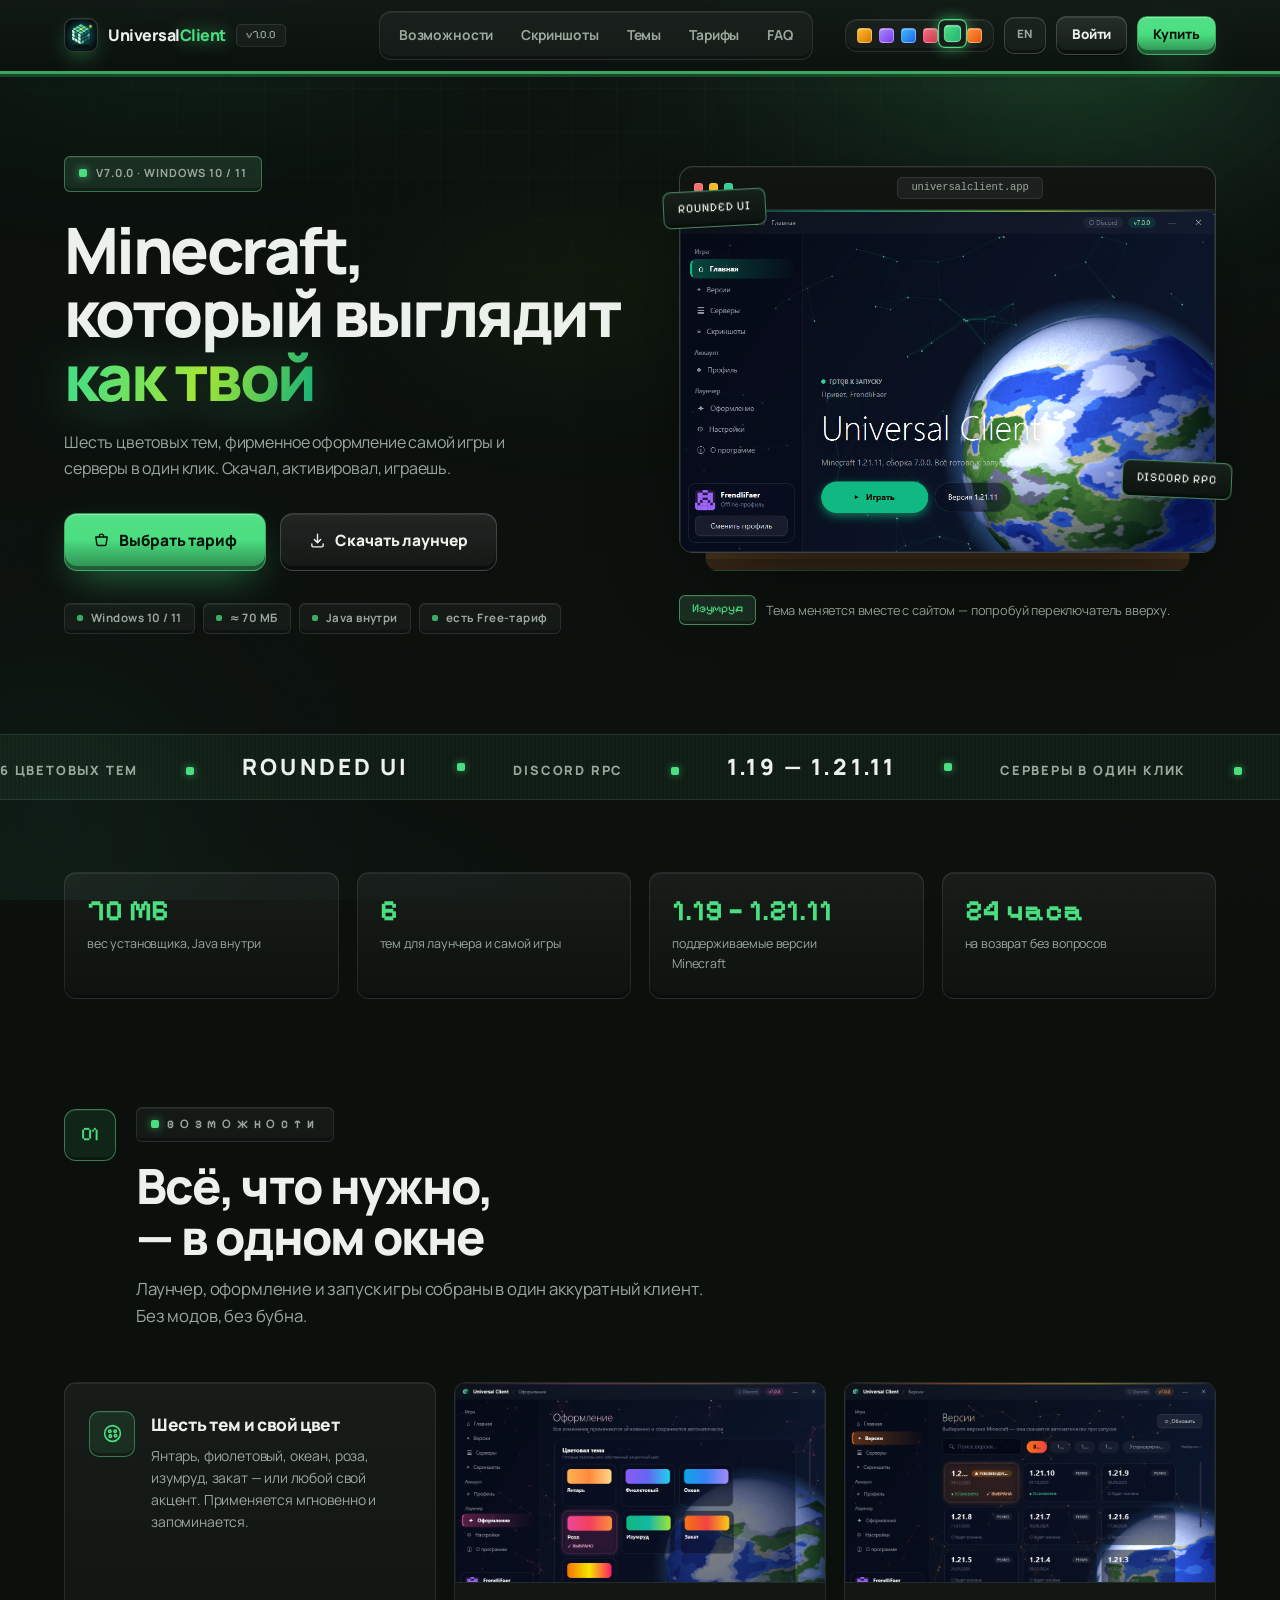
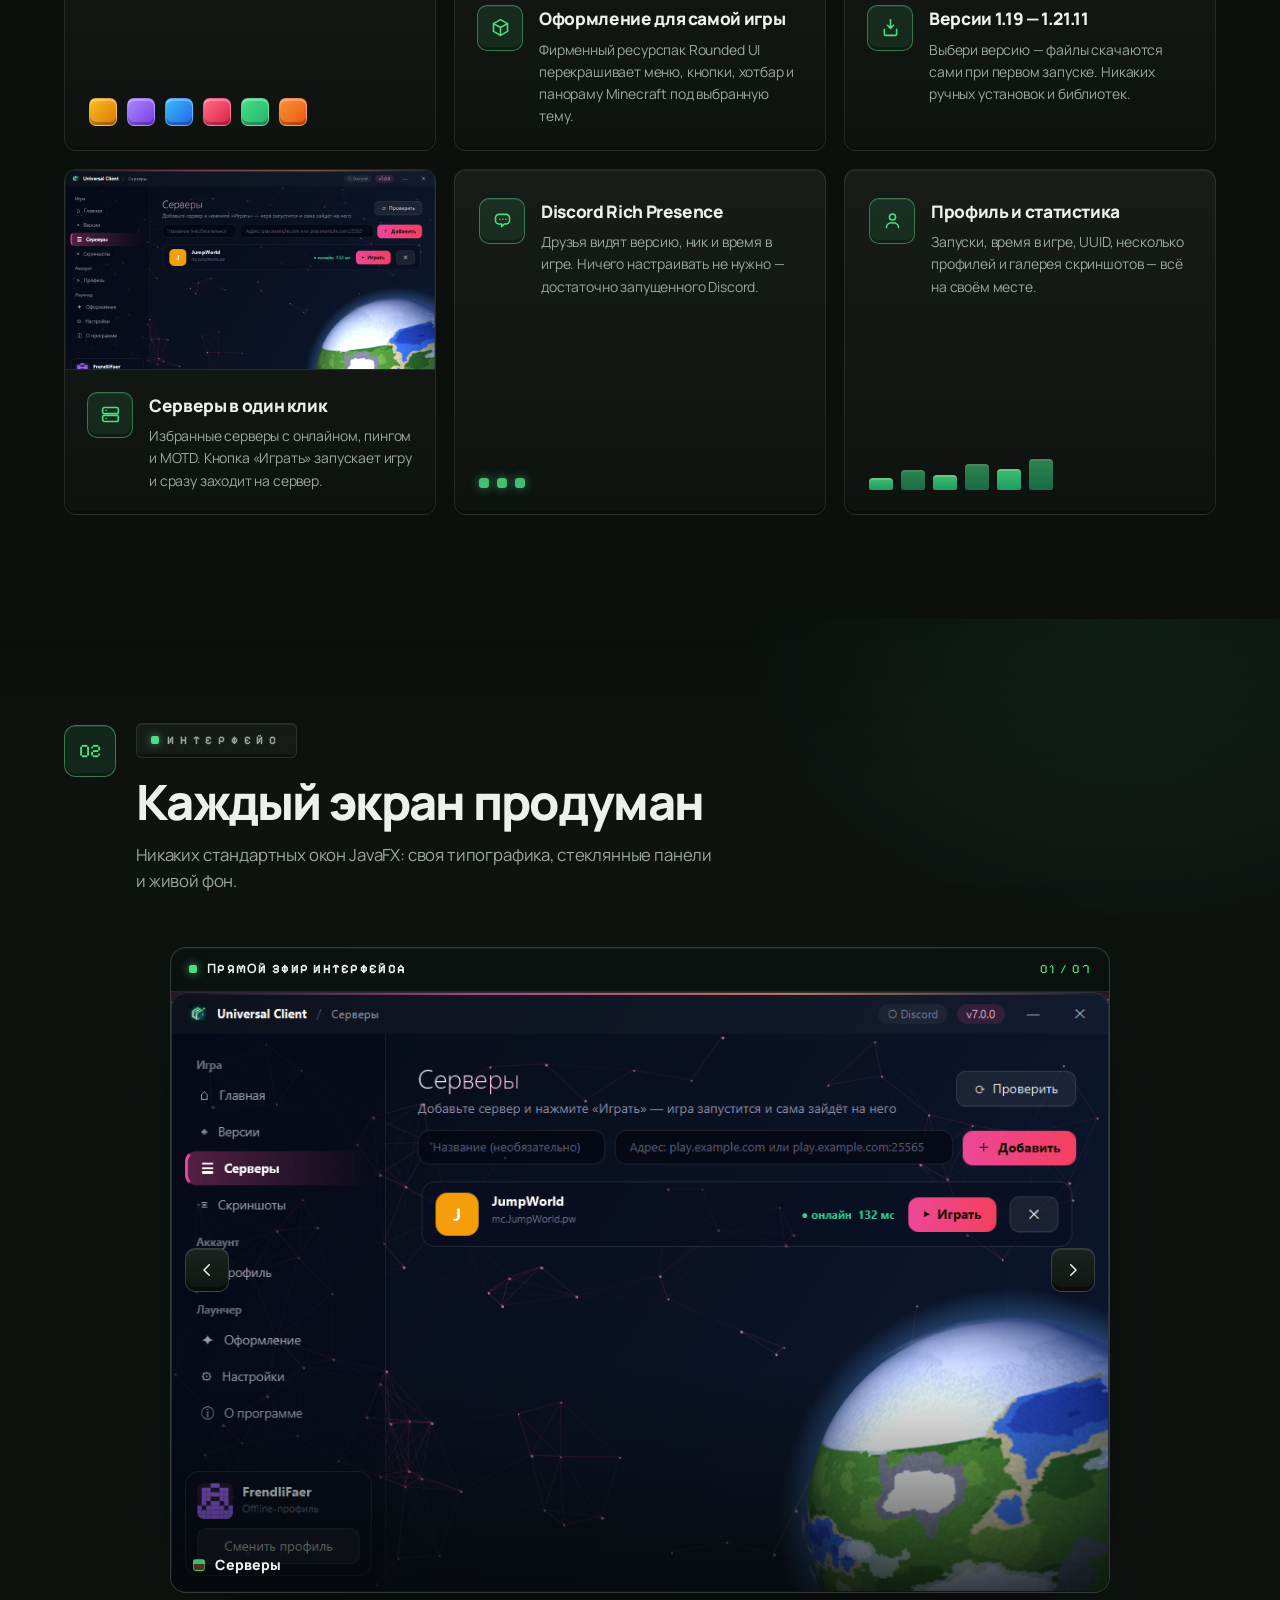
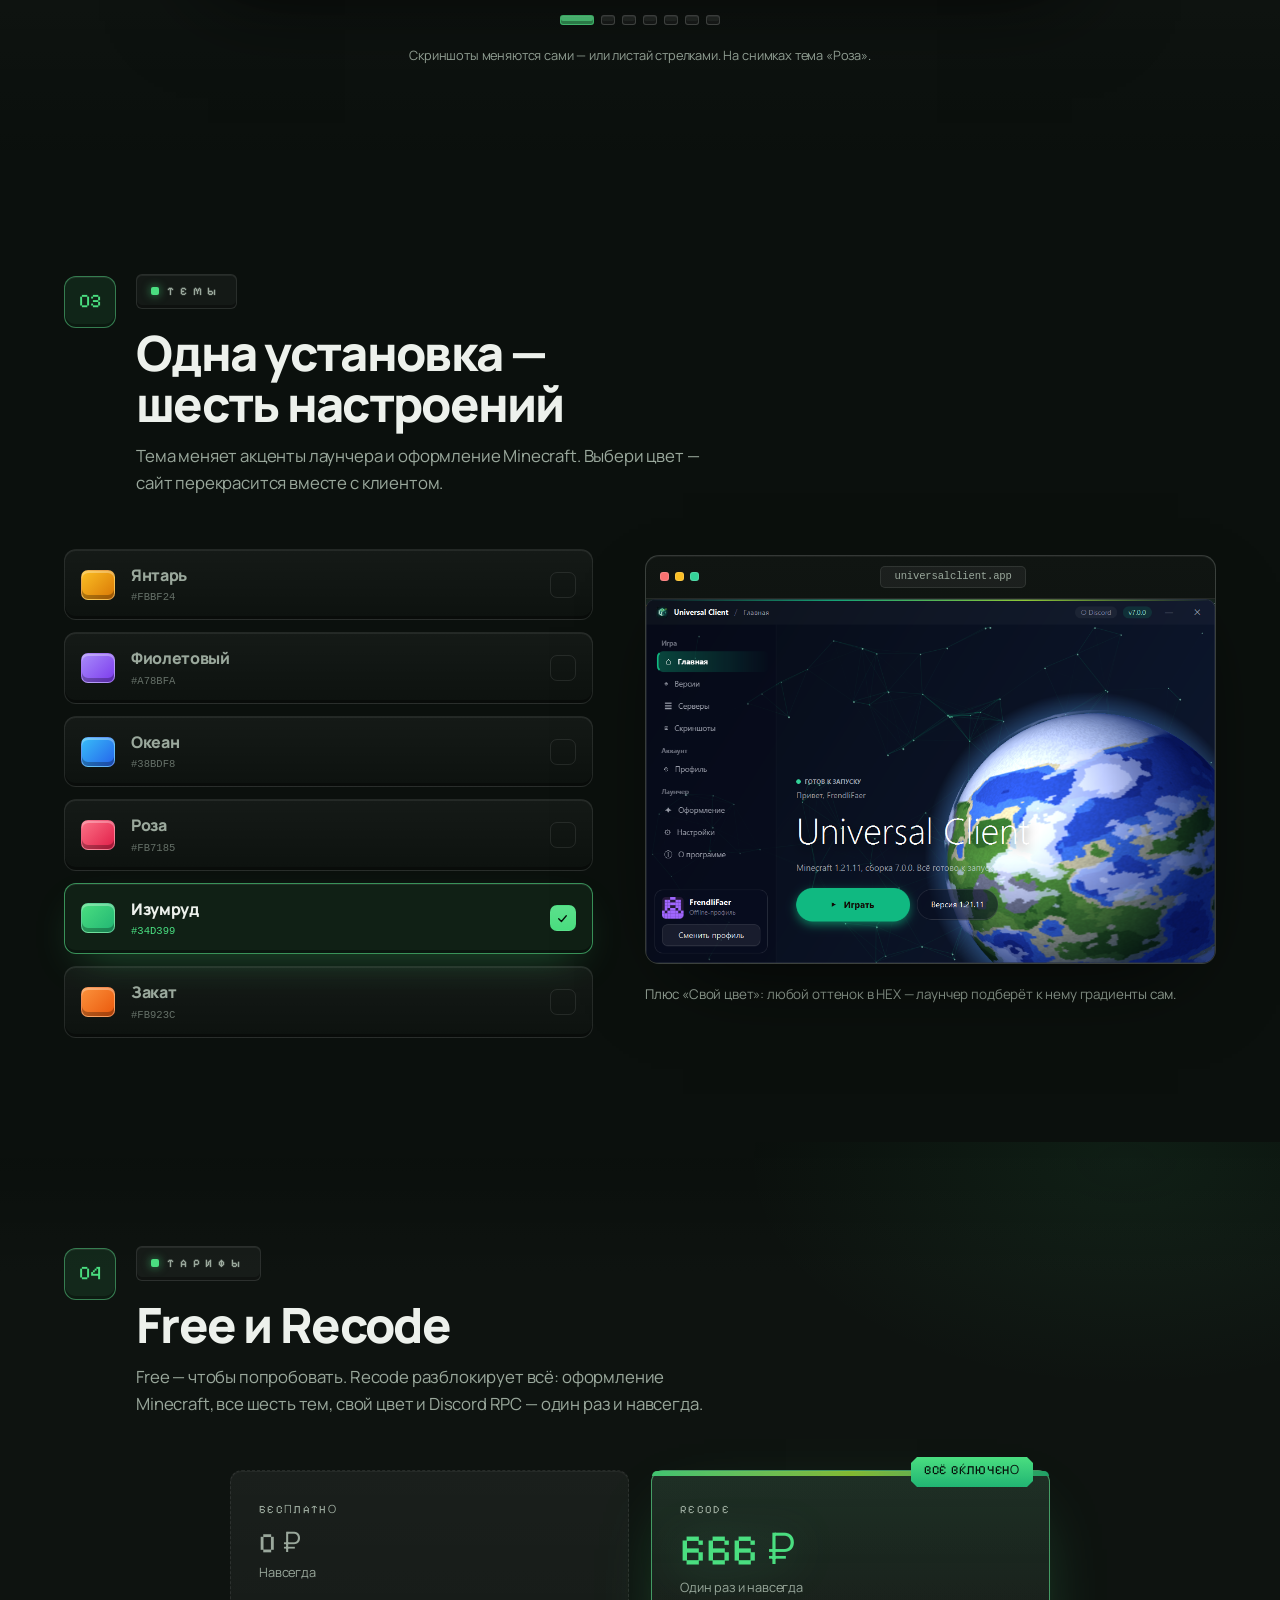
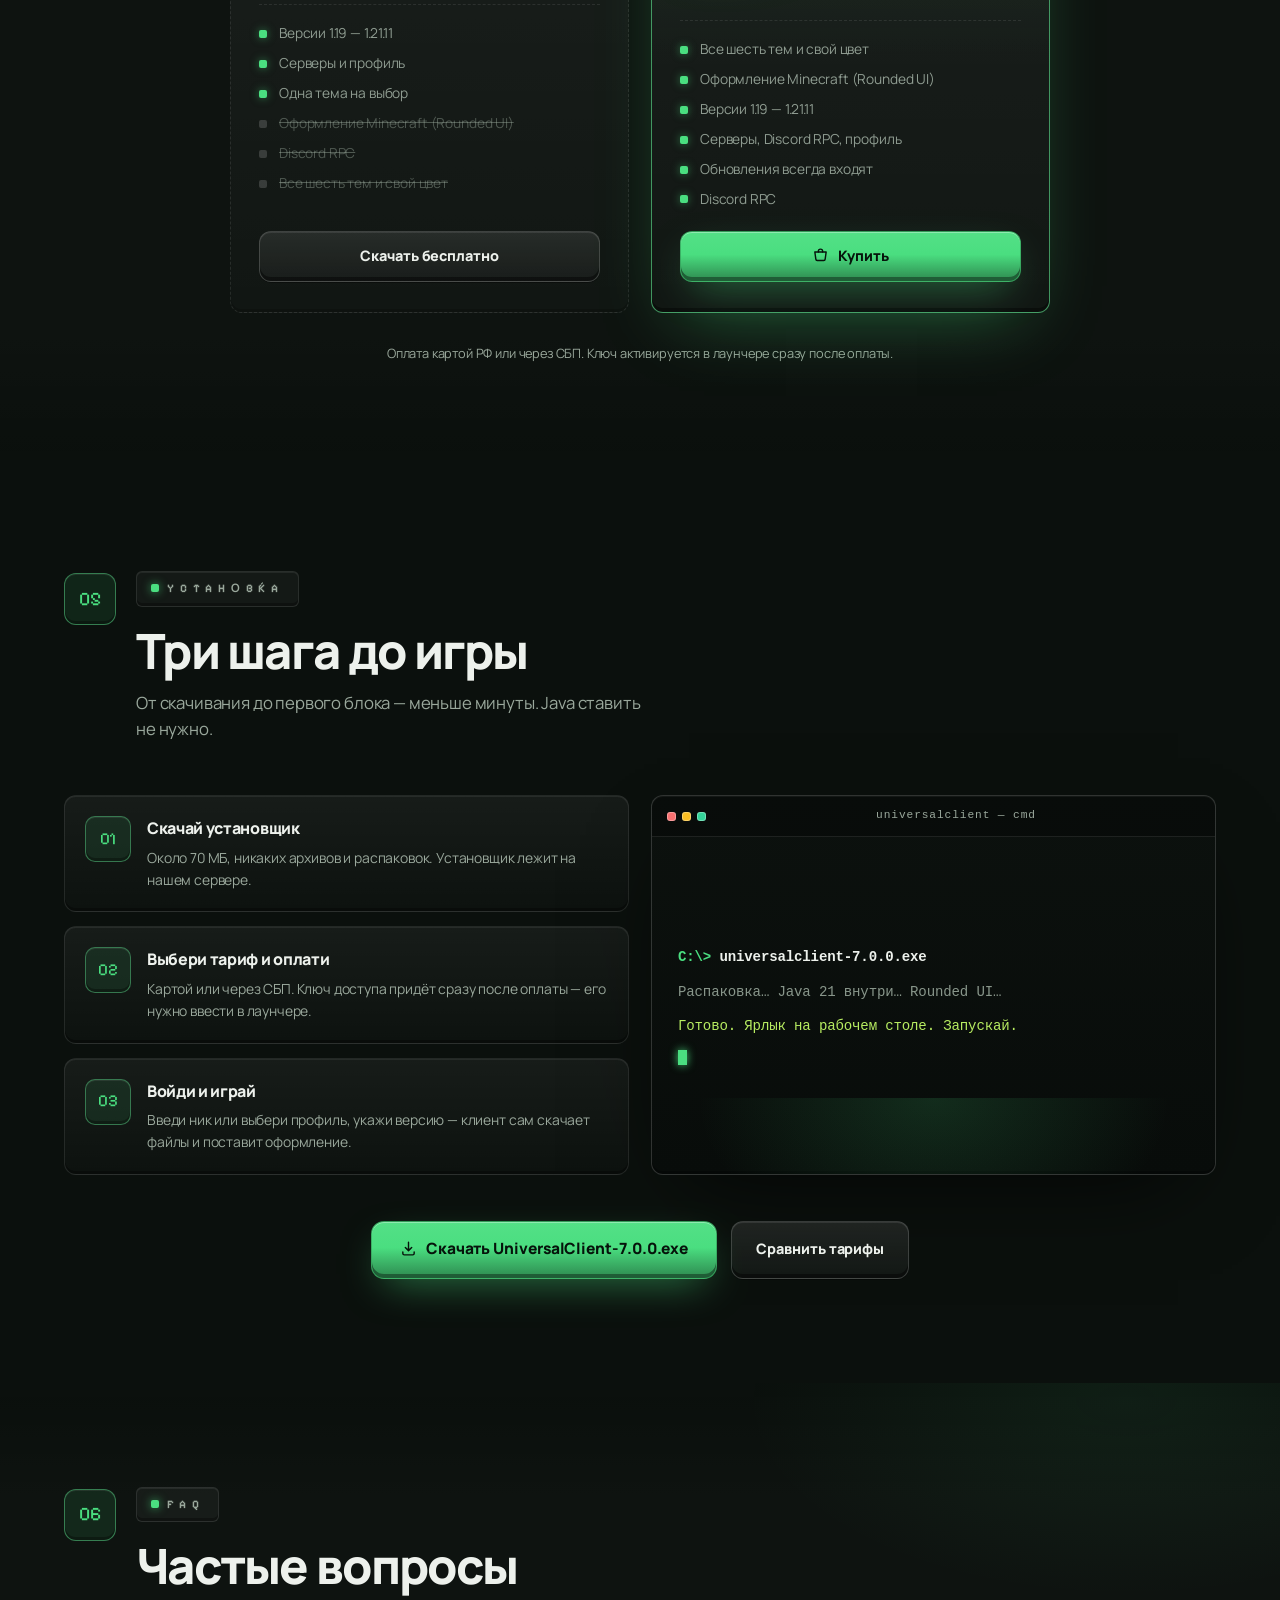
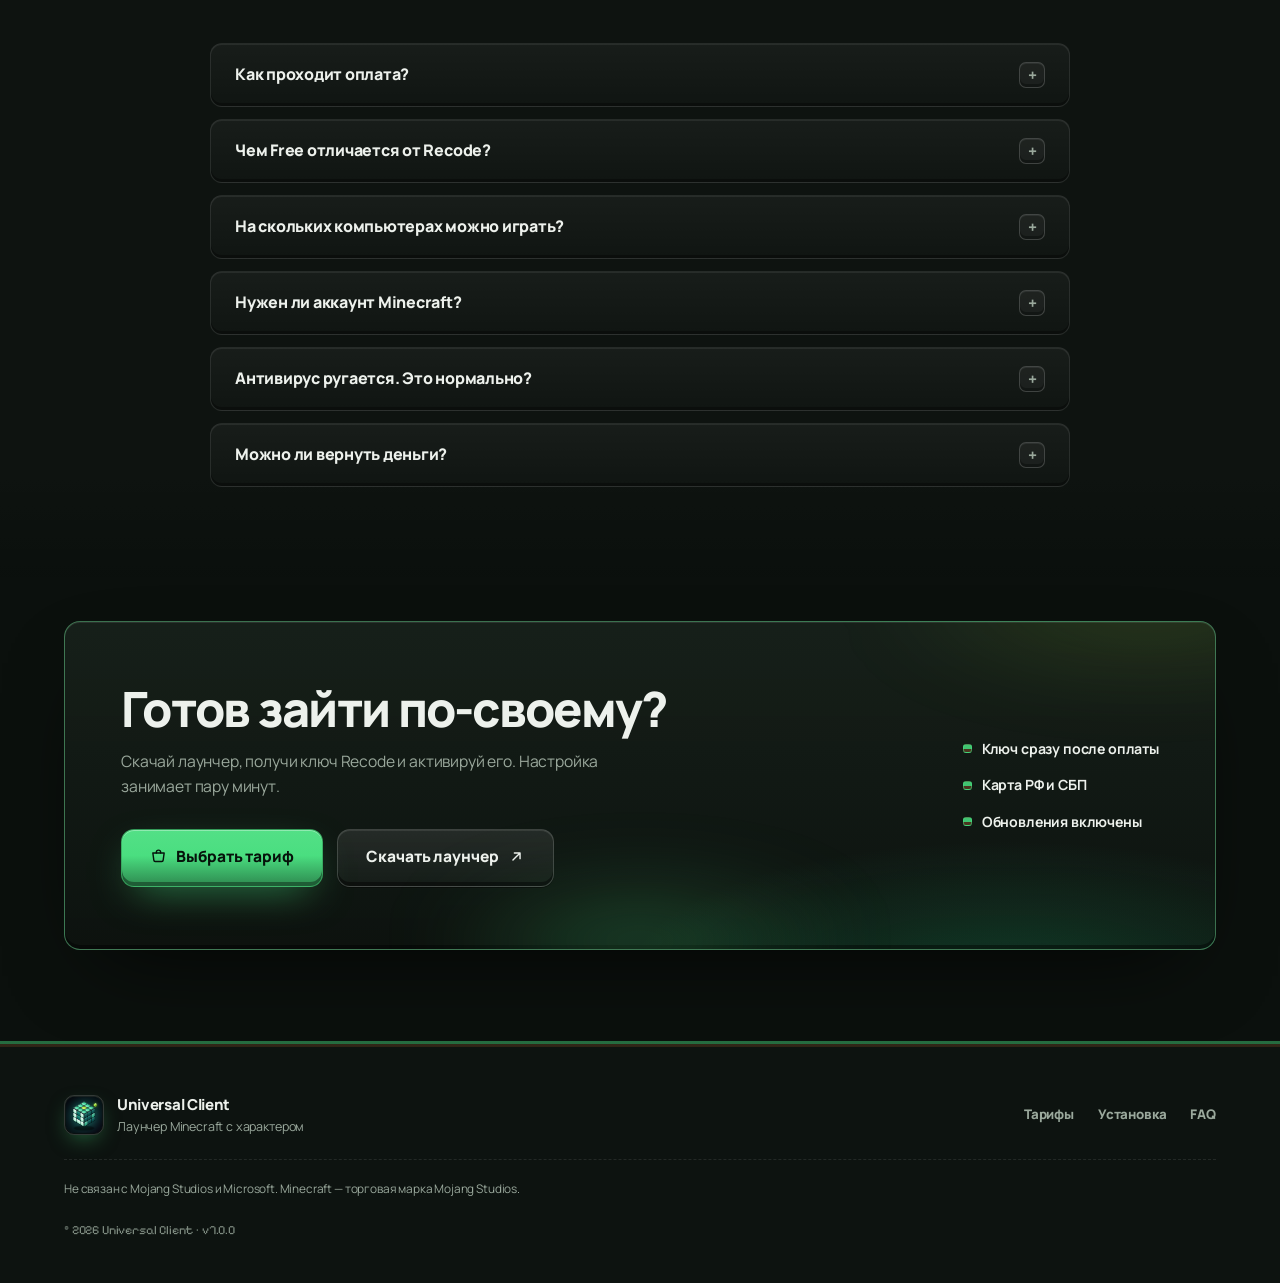
==== commit 91979e53: "Add files via upload" ====
--- a/index.html
+++ b/index.html
@@ -5,7 +5,7 @@
 <meta name="viewport" content="width=device-width, initial-scale=1">
 <title>Universal Client</title>
 <meta name="description" content="Universal Client — уникальный лаунчер Minecraft.">
-<meta name="theme-color" content="#05060a">
+<meta name="theme-color" content="#0b100d">
 <meta property="og:type" content="website">
 <meta property="og:title" content="Universal Client — лаунчер Minecraft">
 <meta property="og:description" content="Уникальные функции, распространенность, уникальный интерфейс и частые обновления!">
@@ -14,7 +14,10 @@
 <link rel="apple-touch-icon" href="assets/img/icon.png">
 <link rel="preload" href="assets/fonts/manrope-cyrillic.woff2" as="font" type="font/woff2" crossorigin>
 <link rel="preload" href="assets/fonts/manrope-latin.woff2" as="font" type="font/woff2" crossorigin>
-<link rel="stylesheet" href="assets/css/style.css">
+<link rel="preconnect" href="https://fonts.googleapis.com">
+<link rel="preconnect" href="https://fonts.gstatic.com" crossorigin>
+<link href="https://fonts.googleapis.com/css2?family=Pixelify+Sans:wght@400..700&display=swap" rel="stylesheet">
+<link rel="stylesheet" href="assets/css/style.css?v=7">
 <script>document.documentElement.classList.add("js");</script>
 </head>
 <body>
@@ -25,8 +28,6 @@
   <div class="bg-grid"></div>
   <div class="bg-orb bg-orb--1"></div>
   <div class="bg-orb bg-orb--2"></div>
-  <div class="bg-orb bg-orb--3"></div>
-  <div class="bg-beam"></div>
   <div class="bg-noise"></div>
 </div>
 
@@ -76,19 +77,22 @@
 
 <main id="top">
 
-  <!-- HERO: текст + большой 3D-скриншот -->
+  <!-- ═══ HERO: лагерь игрока ═══ -->
   <section class="hero">
-    <div class="wrap hero__inner">
-
+    <div class="hero__aura" aria-hidden="true"></div>
+
+    <div class="wrap hero__grid">
       <div class="hero__copy reveal">
         <span class="pill">
           <span class="dot"></span>
           <span data-i18n="hero.pill">v7.0.0 · Windows 10 / 11</span>
         </span>
 
-        <h1 class="hero__title" data-i18n-html="hero.title">Minecraft, который выглядит <span class="grad">как твой</span></h1>
-
-        <p class="hero__lead" data-i18n="hero.lead">Уникальные функции, распространенность, уникальный интерфейс и частые обновления!. Скачал, активировал, играешь.</p>
+        <h1 class="hero__display">
+          <span data-i18n-html="hero.title">Minecraft<span class="hero__comma">,</span><br>который выглядит<br><span class="grad">как твой</span></span>
+        </h1>
+
+        <p class="hero__lead" data-i18n="hero.lead">Шесть цветовых тем, фирменное оформление самой игры и серверы в один клик. Скачал, активировал, играешь.</p>
 
         <div class="hero__cta">
           <a class="btn btn--primary btn--lg" href="#pricing">
@@ -109,85 +113,118 @@
         </ul>
       </div>
 
-      <div class="hero__visual reveal">
-        <div class="shot" id="heroShotFrame">
-          <div class="shot__glow"></div>
-          <div class="shot__chrome" aria-hidden="true">
-            <span class="shot__dot"></span>
-            <span class="shot__dot"></span>
-            <span class="shot__dot"></span>
-            <span class="shot__url">universalclient.app</span>
-          </div>
-          <img id="heroShot" src="assets/img/home-emerald.png" width="1000" height="640"
-               alt="Главный экран Universal Client" data-i18n-alt="alt.hero">
-        </div>
-        <div class="shot__chip shot__chip--1" aria-hidden="true">Rounded UI</div>
-        <div class="shot__chip shot__chip--2" aria-hidden="true">Discord RPC</div>
+      <div class="hero__stagebox reveal">
+        <div class="hero__visual">
+          <div class="shot">
+            <div class="shot__chrome" aria-hidden="true">
+              <span class="shot__dot"></span>
+              <span class="shot__dot"></span>
+              <span class="shot__dot"></span>
+              <span class="shot__url">universalclient.app</span>
+            </div>
+            <img id="heroShot" src="assets/img/home-emerald.png" width="1000" height="640"
+                 alt="Главный экран Universal Client" data-i18n-alt="alt.hero">
+            <div class="shot__shine" aria-hidden="true"></div>
+          </div>
+          <div class="shot__chip shot__chip--1" aria-hidden="true">Rounded UI</div>
+          <div class="shot__chip shot__chip--2" aria-hidden="true">Discord RPC</div>
+          <div class="hero__ground" aria-hidden="true"></div>
+        </div>
         <p class="hero__caption">
           <span class="kbd">Изумруд</span>
           <span data-i18n="hero.caption">Тема меняется вместе с сайтом — попробуй переключатель вверху.</span>
         </p>
       </div>
-
-    </div>
-  </section>
-
-  <!-- MARQUEE -->
-  <div class="marquee" aria-hidden="true">
-    <div class="marquee__row">
-      <span class="marquee__item">6 цветовых тем</span>
-      <span class="marquee__item">Rounded UI</span>
-      <span class="marquee__item">Discord RPC</span>
-      <span class="marquee__item">1.19 — 1.21.11</span>
-      <span class="marquee__item">Серверы в один клик</span>
-      <span class="marquee__item">Windows 10 / 11</span>
-      <span class="marquee__item">Java внутри</span>
-      <span class="marquee__item">Свой цвет</span>
-      <span class="marquee__item">6 цветовых тем</span>
-      <span class="marquee__item">Rounded UI</span>
-      <span class="marquee__item">Discord RPC</span>
-      <span class="marquee__item">1.19 — 1.21.11</span>
-      <span class="marquee__item">Серверы в один клик</span>
-      <span class="marquee__item">Windows 10 / 11</span>
-      <span class="marquee__item">Java внутри</span>
-      <span class="marquee__item">Свой цвет</span>
+    </div>
+  </section>
+
+  <!-- ═══ ТИКЕР ═══ -->
+  <div class="ticker" aria-hidden="true">
+    <div class="ticker__row">
+      <span class="ticker__item">6 цветовых тем</span>
+      <span class="ticker__item big">ROUNDED UI</span>
+      <span class="ticker__item">Discord RPC</span>
+      <span class="ticker__item big">1.19 — 1.21.11</span>
+      <span class="ticker__item">Серверы в один клик</span>
+      <span class="ticker__item big">СВОЙ ЦВЕТ</span>
+      <span class="ticker__item">Java внутри</span>
+      <span class="ticker__item">6 цветовых тем</span>
+      <span class="ticker__item big">ROUNDED UI</span>
+      <span class="ticker__item">Discord RPC</span>
+      <span class="ticker__item big">1.19 — 1.21.11</span>
+      <span class="ticker__item">Серверы в один клик</span>
+      <span class="ticker__item big">СВОЙ ЦВЕТ</span>
+      <span class="ticker__item">Java внутри</span>
     </div>
   </div>
 
-  <!-- STATS -->
-  <section class="stats reveal" aria-label="Universal Client в цифрах">
-    <div class="wrap stats__row">
-      <div class="stat">
-        <strong class="stat__num" data-i18n="stats.v1">70 МБ</strong>
-        <span class="stat__label" data-i18n="stats.l1">вес установщика, Java внутри</span>
-      </div>
-      <div class="stat">
-        <strong class="stat__num" data-i18n="stats.v2">6</strong>
-        <span class="stat__label" data-i18n="stats.l2">тем для лаунчера и самой игры</span>
-      </div>
-      <div class="stat">
-        <strong class="stat__num" data-i18n="stats.v3">1.19 — 1.21.11</strong>
-        <span class="stat__label" data-i18n="stats.l3">поддерживаемые версии Minecraft</span>
-      </div>
-      <div class="stat">
-        <strong class="stat__num" data-i18n="stats.v4">24 часа</strong>
-        <span class="stat__label" data-i18n="stats.l4">на возврат без вопросов</span>
-      </div>
-    </div>
-  </section>
-
-  <!-- FEATURES: bento со скриншотами -->
+  <!-- ═══ ЦИФРЫ ═══ -->
+  <section class="hudstats reveal" aria-label="Universal Client в цифрах">
+    <div class="wrap hudstats__row">
+      <div class="hstat">
+        <strong class="hstat__num" data-i18n="stats.v1">70 МБ</strong>
+        <span class="hstat__label" data-i18n="stats.l1">вес установщика, Java внутри</span>
+      </div>
+      <div class="hstat">
+        <strong class="hstat__num" data-i18n="stats.v2">6</strong>
+        <span class="hstat__label" data-i18n="stats.l2">тем для лаунчера и самой игры</span>
+      </div>
+      <div class="hstat">
+        <strong class="hstat__num" data-i18n="stats.v3">1.19 — 1.21.11</strong>
+        <span class="hstat__label" data-i18n="stats.l3">поддерживаемые версии Minecraft</span>
+      </div>
+      <div class="hstat">
+        <strong class="hstat__num" data-i18n="stats.v4">24 часа</strong>
+        <span class="hstat__label" data-i18n="stats.l4">на возврат без вопросов</span>
+      </div>
+    </div>
+  </section>
+
+  <!-- ═══ FEATURES ═══ -->
   <section class="section" id="features">
     <div class="wrap">
-      <header class="section__head reveal">
-        <span class="eyebrow" data-i18n="feat.eyebrow">Возможности</span>
-        <h2 class="section__title" data-i18n="feat.title">Всё, что нужно, — в одном окне</h2>
-        <p class="section__lead" data-i18n="feat.lead">Лаунчер, оформление и запуск игры собраны в один аккуратный клиент. Без модов, без бубна.</p>
+      <header class="shead reveal">
+        <span class="shead__num" aria-hidden="true">01</span>
+        <div class="shead__main">
+          <span class="eyebrow" data-i18n="feat.eyebrow">Возможности</span>
+          <h2 class="section__title" data-i18n="feat.title">Всё, что нужно, — в одном окне</h2>
+          <p class="section__lead" data-i18n="feat.lead">Лаунчер, оформление и запуск игры собраны в один аккуратный клиент. Без модов, без бубна.</p>
+        </div>
       </header>
 
       <div class="cards reveal">
 
+        <article class="card">
+          <div class="card__top">
+            <span class="card__ico">
+              <svg viewBox="0 0 24 24" aria-hidden="true"><circle cx="12" cy="12" r="9"/><circle cx="9" cy="9.5" r="1.4"/><circle cx="15" cy="9.5" r="1.4"/><circle cx="9.5" cy="15" r="1.4"/><circle cx="15.5" cy="14.5" r="1.4"/></svg>
+            </span>
+            <div class="card__body">
+              <h3 data-i18n="f1.title">Шесть тем и свой цвет</h3>
+              <p data-i18n="f1.text">Янтарь, фиолетовый, океан, роза, изумруд, закат — или любой свой акцент. Применяется мгновенно и запоминается.</p>
+            </div>
+          </div>
+          <div class="card__dots" aria-hidden="true">
+            <i data-c="amber"></i><i data-c="purple"></i><i data-c="ocean"></i>
+            <i data-c="rose"></i><i data-c="emerald"></i><i data-c="sunset"></i>
+          </div>
+        </article>
+
         <article class="card card--media">
+          <img class="card__shot" src="assets/img/page-themes.png" width="600" height="384" loading="lazy" alt="Оформление в лаунчере">
+          <div class="card__top">
+            <span class="card__ico">
+              <svg viewBox="0 0 24 24" aria-hidden="true"><path d="m12 3 8 4.5v9L12 21l-8-4.5v-9L12 3Z"/><path d="M4 7.5 12 12l8-4.5M12 12v9"/></svg>
+            </span>
+            <div class="card__body">
+              <h3 data-i18n="f2.title">Оформление для самой игры</h3>
+              <p data-i18n="f2.text">Фирменный ресурспак Rounded UI перекрашивает меню, кнопки, хотбар и панораму Minecraft под выбранную тему.</p>
+            </div>
+          </div>
+        </article>
+
+        <article class="card card--media">
+          <img class="card__shot" src="assets/img/page-versions.png" width="600" height="384" loading="lazy" alt="Выбор версии Minecraft">
           <div class="card__top">
             <span class="card__ico">
               <svg viewBox="0 0 24 24" aria-hidden="true"><path d="M12 3v10m0 0 3.5-3.5M12 13 8.5 9.5"/><path d="M5 14v5a2 2 0 0 0 2 2h10a2 2 0 0 0 2-2v-5"/></svg>
@@ -197,12 +234,10 @@
               <p data-i18n="f3.text">Выбери версию — файлы скачаются сами при первом запуске. Никаких ручных установок и библиотек.</p>
             </div>
           </div>
-          <figure class="card__img">
-            <img src="assets/img/page-versions.png" width="600" height="384" loading="lazy" alt="Выбор версии">
-          </figure>
         </article>
 
         <article class="card card--media">
+          <img class="card__shot" src="assets/img/page-servers.png" width="600" height="384" loading="lazy" alt="Список серверов">
           <div class="card__top">
             <span class="card__ico">
               <svg viewBox="0 0 24 24" aria-hidden="true"><rect x="3" y="4" width="18" height="7" rx="2"/><rect x="3" y="13" width="18" height="7" rx="2"/><path d="M7 7.5h.01M7 16.5h.01"/></svg>
@@ -212,66 +247,62 @@
               <p data-i18n="f4.text">Избранные серверы с онлайном, пингом и MOTD. Кнопка «Играть» запускает игру и сразу заходит на сервер.</p>
             </div>
           </div>
-          <figure class="card__img">
-            <img src="assets/img/page-servers.png" width="600" height="384" loading="lazy" alt="Серверы">
-          </figure>
         </article>
 
         <article class="card">
-          <span class="card__ico">
-            <svg viewBox="0 0 24 24" aria-hidden="true"><circle cx="12" cy="12" r="9"/><circle cx="9" cy="9.5" r="1.4"/><circle cx="15" cy="9.5" r="1.4"/><circle cx="9.5" cy="15" r="1.4"/><circle cx="15.5" cy="14.5" r="1.4"/></svg>
-          </span>
-          <div class="card__body">
-            <h3 data-i18n="f1.title">Шесть тем и свой цвет</h3>
-            <p data-i18n="f1.text">Янтарь, фиолетовый, океан, роза, изумруд, закат — или любой свой акцент. Применяется мгновенно и запоминается.</p>
+          <div class="card__top">
+            <span class="card__ico">
+              <svg viewBox="0 0 24 24" aria-hidden="true"><path d="M8 5h8a4 4 0 0 1 4 4v3a4 4 0 0 1-4 4h-2l-3 3v-3H8a4 4 0 0 1-4-4V9a4 4 0 0 1 4-4Z"/><path d="M9 10.5h.01M12.5 10.5h.01M16 10.5h.01"/></svg>
+            </span>
+            <div class="card__body">
+              <h3 data-i18n="f5.title">Discord Rich Presence</h3>
+              <p data-i18n="f5.text">Друзья видят версию, ник и время в игре. Ничего настраивать не нужно — достаточно запущенного Discord.</p>
+            </div>
+          </div>
+          <div class="card__wave" aria-hidden="true">
+            <span></span><span></span><span></span>
           </div>
         </article>
 
         <article class="card">
-          <span class="card__ico">
-            <svg viewBox="0 0 24 24" aria-hidden="true"><path d="m12 3 8 4.5v9L12 21l-8-4.5v-9L12 3Z"/><path d="M4 7.5 12 12l8-4.5M12 12v9"/></svg>
-          </span>
-          <div class="card__body">
-            <h3 data-i18n="f2.title">Оформление для самой игры</h3>
-            <p data-i18n="f2.text">Фирменный ресурспак Rounded UI перекрашивает меню, кнопки, хотбар и панораму Minecraft под выбранную тему.</p>
-          </div>
-        </article>
-
-        <article class="card">
-          <span class="card__ico">
-            <svg viewBox="0 0 24 24" aria-hidden="true"><path d="M8 5h8a4 4 0 0 1 4 4v3a4 4 0 0 1-4 4h-2l-3 3v-3H8a4 4 0 0 1-4-4V9a4 4 0 0 1 4-4Z"/><path d="M9 10.5h.01M12.5 10.5h.01M16 10.5h.01"/></svg>
-          </span>
-          <div class="card__body">
-            <h3 data-i18n="f5.title">Discord Rich Presence</h3>
-            <p data-i18n="f5.text">Друзья видят версию, ник и время в игре. Ничего настраивать не нужно — достаточно запущенного Discord.</p>
-          </div>
-        </article>
-
-        <article class="card">
-          <span class="card__ico">
-            <svg viewBox="0 0 24 24" aria-hidden="true"><circle cx="12" cy="8" r="3.5"/><path d="M5 20c0-3.3 3.1-5.5 7-5.5s7 2.2 7 5.5"/></svg>
-          </span>
-          <div class="card__body">
-            <h3 data-i18n="f6.title">Профиль и статистика</h3>
-            <p data-i18n="f6.text">Запуски, время в игре, UUID, несколько профилей и галерея скриншотов — всё на своём месте.</p>
-          </div>
-        </article>
-
-      </div>
-    </div>
-  </section>
-
-  <!-- GALLERY -->
+          <div class="card__top">
+            <span class="card__ico">
+              <svg viewBox="0 0 24 24" aria-hidden="true"><circle cx="12" cy="8" r="3.5"/><path d="M5 20c0-3.3 3.1-5.5 7-5.5s7 2.2 7 5.5"/></svg>
+            </span>
+            <div class="card__body">
+              <h3 data-i18n="f6.title">Профиль и статистика</h3>
+              <p data-i18n="f6.text">Запуски, время в игре, UUID, несколько профилей и галерея скриншотов — всё на своём месте.</p>
+            </div>
+          </div>
+          <div class="card__bars" aria-hidden="true">
+            <i style="height:34%"></i><i style="height:58%"></i><i style="height:44%"></i>
+            <i style="height:78%"></i><i style="height:62%"></i><i style="height:92%"></i>
+          </div>
+        </article>
+
+      </div>
+    </div>
+  </section>
+
+  <!-- ═══ GALLERY ═══ -->
   <section class="section section--alt" id="gallery">
     <div class="wrap">
-      <header class="section__head reveal">
-        <span class="eyebrow" data-i18n="gallery.eyebrow">Интерфейс</span>
-        <h2 class="section__title" data-i18n="gallery.title">Каждый экран продуман</h2>
-        <p class="section__lead" data-i18n="gallery.lead">Никаких стандартных окон JavaFX: своя типографика, стеклянные панели и живой фон.</p>
+      <header class="shead reveal">
+        <span class="shead__num" aria-hidden="true">02</span>
+        <div class="shead__main">
+          <span class="eyebrow" data-i18n="gallery.eyebrow">Интерфейс</span>
+          <h2 class="section__title" data-i18n="gallery.title">Каждый экран продуман</h2>
+          <p class="section__lead" data-i18n="gallery.lead">Никаких стандартных окон JavaFX: своя типографика, аккуратные панели и живой фон.</p>
+        </div>
       </header>
 
       <div class="slider reveal" id="slider" aria-roledescription="carousel" aria-label="Скриншоты интерфейса">
         <div class="slider__frame">
+          <div class="slider__topbar" aria-hidden="true">
+            <span class="live-dot"></span>
+            <b data-i18n="gallery.live">Прямой эфир интерфейса</b>
+            <span class="slider__count" id="sliderCount">01 / 07</span>
+          </div>
           <div class="slider__track" id="sliderTrack">
             <button class="slide" data-full="assets/img/page-servers.png" data-cap="gallery.cap2">
               <img src="assets/img/page-servers.png" width="1000" height="640" alt="Список серверов" loading="lazy">
@@ -318,46 +349,72 @@
     </div>
   </section>
 
-  <!-- THEMES -->
+  <!-- ═══ THEMES ═══ -->
   <section class="section" id="themes">
     <div class="wrap">
-      <header class="section__head reveal">
-        <span class="eyebrow" data-i18n="themes.eyebrow">Темы</span>
-        <h2 class="section__title" data-i18n="themes.title">Одна установка — шесть настроений</h2>
-        <p class="section__lead" data-i18n="themes.lead">Тема меняет акценты лаунчера и оформление Minecraft. Выбери цвет — сайт перекрасится вместе с клиентом.</p>
+      <header class="shead reveal">
+        <span class="shead__num" aria-hidden="true">03</span>
+        <div class="shead__main">
+          <span class="eyebrow" data-i18n="themes.eyebrow">Темы</span>
+          <h2 class="section__title" data-i18n="themes.title">Одна установка — шесть настроений</h2>
+          <p class="section__lead" data-i18n="themes.lead">Тема меняет акценты лаунчера и оформление Minecraft. Выбери цвет — сайт перекрасится вместе с клиентом.</p>
+        </div>
       </header>
 
       <div class="themes__layout">
         <div class="themes reveal">
           <button class="theme-card" data-set-theme="amber" data-t="amber">
             <span class="theme-card__bar"></span>
-            <span class="theme-card__name" data-i18n="t.amber">Янтарь</span>
+            <span class="theme-card__body">
+              <span class="theme-card__name" data-i18n="t.amber">Янтарь</span>
+              <span class="theme-card__hex" aria-hidden="true">#FBBF24</span>
+            </span>
+            <span class="theme-card__check" aria-hidden="true"><svg viewBox="0 0 24 24"><path d="M5 12.5 10 17.5 19 7"/></svg></span>
           </button>
           <button class="theme-card" data-set-theme="purple" data-t="purple">
             <span class="theme-card__bar"></span>
-            <span class="theme-card__name" data-i18n="t.purple">Фиолетовый</span>
+            <span class="theme-card__body">
+              <span class="theme-card__name" data-i18n="t.purple">Фиолетовый</span>
+              <span class="theme-card__hex" aria-hidden="true">#A78BFA</span>
+            </span>
+            <span class="theme-card__check" aria-hidden="true"><svg viewBox="0 0 24 24"><path d="M5 12.5 10 17.5 19 7"/></svg></span>
           </button>
           <button class="theme-card" data-set-theme="ocean" data-t="ocean">
             <span class="theme-card__bar"></span>
-            <span class="theme-card__name" data-i18n="t.ocean">Океан</span>
+            <span class="theme-card__body">
+              <span class="theme-card__name" data-i18n="t.ocean">Океан</span>
+              <span class="theme-card__hex" aria-hidden="true">#38BDF8</span>
+            </span>
+            <span class="theme-card__check" aria-hidden="true"><svg viewBox="0 0 24 24"><path d="M5 12.5 10 17.5 19 7"/></svg></span>
           </button>
           <button class="theme-card" data-set-theme="rose" data-t="rose">
             <span class="theme-card__bar"></span>
-            <span class="theme-card__name" data-i18n="t.rose">Роза</span>
+            <span class="theme-card__body">
+              <span class="theme-card__name" data-i18n="t.rose">Роза</span>
+              <span class="theme-card__hex" aria-hidden="true">#FB7185</span>
+            </span>
+            <span class="theme-card__check" aria-hidden="true"><svg viewBox="0 0 24 24"><path d="M5 12.5 10 17.5 19 7"/></svg></span>
           </button>
           <button class="theme-card" data-set-theme="emerald" data-t="emerald">
             <span class="theme-card__bar"></span>
-            <span class="theme-card__name" data-i18n="t.emerald">Изумруд</span>
+            <span class="theme-card__body">
+              <span class="theme-card__name" data-i18n="t.emerald">Изумруд</span>
+              <span class="theme-card__hex" aria-hidden="true">#34D399</span>
+            </span>
+            <span class="theme-card__check" aria-hidden="true"><svg viewBox="0 0 24 24"><path d="M5 12.5 10 17.5 19 7"/></svg></span>
           </button>
           <button class="theme-card" data-set-theme="sunset" data-t="sunset">
             <span class="theme-card__bar"></span>
-            <span class="theme-card__name" data-i18n="t.sunset">Закат</span>
+            <span class="theme-card__body">
+              <span class="theme-card__name" data-i18n="t.sunset">Закат</span>
+              <span class="theme-card__hex" aria-hidden="true">#FB923C</span>
+            </span>
+            <span class="theme-card__check" aria-hidden="true"><svg viewBox="0 0 24 24"><path d="M5 12.5 10 17.5 19 7"/></svg></span>
           </button>
         </div>
 
         <div class="themes__preview reveal">
           <div class="shot">
-            <div class="shot__glow"></div>
             <div class="shot__chrome" aria-hidden="true">
               <span class="shot__dot"></span>
               <span class="shot__dot"></span>
@@ -366,24 +423,28 @@
             </div>
             <img id="themeShot" src="assets/img/home-emerald.png" width="1000" height="640" loading="lazy"
                  alt="Окно лаунчера в выбранной теме">
-          </div>
-        </div>
-      </div>
-
-      <p class="themes__note reveal" data-i18n="themes.note">Плюс «Свой цвет»: любой оттенок в HEX — лаунчер подберёт к нему градиенты сам.</p>
-    </div>
-  </section>
-
-  <!-- PRICING -->
+            <div class="shot__shine" aria-hidden="true"></div>
+          </div>
+          <p class="themes__note" data-i18n="themes.note">Плюс «Свой цвет»: любой оттенок в HEX — лаунчер подберёт к нему градиенты сам.</p>
+        </div>
+      </div>
+    </div>
+  </section>
+
+  <!-- ═══ PRICING ═══ -->
   <section class="section section--alt section--pricing" id="pricing">
     <div class="wrap">
-      <header class="section__head reveal">
-        <span class="eyebrow" data-i18n="price.eyebrow">Тарифы</span>
-        <h2 class="section__title" data-i18n="price.title">Free и три срока подписки</h2>
-        <p class="section__lead" data-i18n="price.lead">Free — чтобы попробовать. Платные тарифы добавляют оформление Minecraft, все темы и Discord RPC.</p>
+      <header class="shead reveal">
+        <span class="shead__num" aria-hidden="true">04</span>
+        <div class="shead__main">
+          <span class="eyebrow" data-i18n="price.eyebrow">Тарифы</span>
+          <h2 class="section__title" data-i18n="price.title">Free и три срока подписки</h2>
+          <p class="section__lead" data-i18n="price.lead">Free — чтобы попробовать. Платные тарифы добавляют оформление Minecraft, все темы и Discord RPC.</p>
+        </div>
       </header>
 
-      <div class="plans reveal">
+      <div class="plans plans--duo reveal">
+
         <article class="plan plan--free">
           <header class="plan__head">
             <span class="plan__term" data-i18n="plan.term0">Бесплатно</span>
@@ -396,117 +457,91 @@
             <li data-i18n="plan.free3">Одна тема на выбор</li>
             <li class="is-off" data-i18n="plan.f2">Оформление Minecraft (Rounded UI)</li>
             <li class="is-off" data-i18n="plan.free5">Discord RPC</li>
+            <li class="is-off" data-i18n="plan.f1">Все шесть тем и свой цвет</li>
           </ul>
           <a class="btn btn--ghost btn--block" href="#" data-download>
             <span data-i18n="btn.free">Скачать бесплатно</span>
           </a>
         </article>
 
-        <article class="plan">
+        <article class="plan plan--featured">
+          <span class="plan__badge" data-i18n="plan.badge">Всё включено</span>
           <header class="plan__head">
-            <span class="plan__term" data-i18n="plan.term1">1 месяц</span>
-            <p class="plan__price"><span class="plan__amount">150 ₽</span></p>
-            <p class="plan__per" data-i18n="plan.per1">Попробовать без обязательств</p>
+            <span class="plan__term" data-i18n="plan.term3">Recode</span>
+            <p class="plan__price">
+              <span class="plan__amount">666 ₽</span>
+            </p>
+            <p class="plan__per" data-i18n="plan.per3">Один раз и навсегда</p>
           </header>
           <ul class="plan__list">
             <li data-i18n="plan.f1">Все шесть тем и свой цвет</li>
             <li data-i18n="plan.f2">Оформление Minecraft (Rounded UI)</li>
             <li data-i18n="plan.f3">Версии 1.19 — 1.21.11</li>
             <li data-i18n="plan.f4">Серверы, Discord RPC, профиль</li>
-            <li data-i18n="plan.f5">Обновления в течение срока</li>
+            <li data-i18n="plan.f5">Обновления всегда входят</li>
+            <li data-i18n="plan.free5">Discord RPC</li>
           </ul>
-          <a class="btn btn--ghost btn--block" href="#" data-buy="1m">
+          <a class="btn btn--primary btn--block" href="#" data-buy="recode">
+            <svg class="ico" viewBox="0 0 24 24" aria-hidden="true"><path d="M4 7h16l-1.4 10.2a2 2 0 0 1-2 1.8H7.4a2 2 0 0 1-2-1.8L4 7Z"/><path d="M9 7V6a3 3 0 0 1 6 0v1"/></svg>
             <span data-i18n="btn.buy">Купить</span>
           </a>
         </article>
-
-        <article class="plan">
-          <header class="plan__head">
-            <span class="plan__term" data-i18n="plan.term2">6 месяцев</span>
-            <p class="plan__price">
-              <span class="plan__amount">760 ₽</span>
-              <span class="plan__save" data-i18n="plan.save2">−20%</span>
-            </p>
-            <p class="plan__per" data-i18n="plan.per2">198 ₽ в месяц</p>
-          </header>
-          <ul class="plan__list">
-            <li data-i18n="plan.f1">Все шесть тем и свой цвет</li>
-            <li data-i18n="plan.f2">Оформление Minecraft (Rounded UI)</li>
-            <li data-i18n="plan.f3">Версии 1.19 — 1.21.11</li>
-            <li data-i18n="plan.f4">Серверы, Discord RPC, профиль</li>
-            <li data-i18n="plan.f5">Обновления в течение срока</li>
-          </ul>
-          <a class="btn btn--ghost btn--block" href="#" data-buy="6m">
-            <span data-i18n="btn.buy">Купить</span>
-          </a>
-        </article>
-
-        <article class="plan plan--featured">
-          <span class="plan__badge" data-i18n="plan.badge">Выгоднее всего</span>
-          <header class="plan__head">
-            <span class="plan__term" data-i18n="plan.term3">12 месяцев</span>
-            <p class="plan__price">
-              <span class="plan__amount">1 560 ₽</span>
-              <span class="plan__save" data-i18n="plan.save3">−33%</span>
-            </p>
-            <p class="plan__per" data-i18n="plan.per3">166 ₽ в месяц</p>
-          </header>
-          <ul class="plan__list">
-            <li data-i18n="plan.f1">Все шесть тем и свой цвет</li>
-            <li data-i18n="plan.f2">Оформление Minecraft (Rounded UI)</li>
-            <li data-i18n="plan.f3">Версии 1.19 — 1.21.11</li>
-            <li data-i18n="plan.f4">Серверы, Discord RPC, профиль</li>
-            <li data-i18n="plan.f5">Обновления в течение срока</li>
-          </ul>
-          <a class="btn btn--primary btn--block" href="#" data-buy="12m">
-            <span data-i18n="btn.buy">Купить</span>
-          </a>
-        </article>
       </div>
 
       <p class="plans__note reveal" data-i18n="price.note">Оплата картой РФ или через СБП. Ключ активируется в лаунчере сразу после оплаты.</p>
     </div>
   </section>
 
-  <!-- INSTALL -->
+  <!-- ═══ INSTALL ═══ -->
   <section class="section" id="install">
     <div class="wrap">
-      <header class="section__head reveal">
-        <span class="eyebrow" data-i18n="install.eyebrow">Установка</span>
-        <h2 class="section__title" data-i18n="install.title">Три шага до игры</h2>
-        <p class="section__lead" data-i18n="install.lead">От скачивания до первого блока — меньше минуты. Java ставить не нужно.</p>
+      <header class="shead reveal">
+        <span class="shead__num" aria-hidden="true">05</span>
+        <div class="shead__main">
+          <span class="eyebrow" data-i18n="install.eyebrow">Установка</span>
+          <h2 class="section__title" data-i18n="install.title">Три шага до игры</h2>
+          <p class="section__lead" data-i18n="install.lead">От скачивания до первого блока — меньше минуты. Java ставить не нужно.</p>
+        </div>
       </header>
 
-      <ol class="steps reveal">
-        <li class="step">
-          <span class="step__num">01</span>
-          <h3 data-i18n="s1.title">Скачай установщик</h3>
-          <p data-i18n="s1.text">Около 70 МБ, никаких архивов и распаковок. Установщик лежит на нашем сервере.</p>
-        </li>
-        <li class="step">
-          <span class="step__num">02</span>
-          <h3 data-i18n="s2.title">Выбери тариф и оплати</h3>
-          <p data-i18n="s2.text">Картой или через СБП. Ключ доступа придёт сразу после оплаты — его нужно ввести в лаунчере.</p>
-        </li>
-        <li class="step">
-          <span class="step__num">03</span>
-          <h3 data-i18n="s3.title">Войди и играй</h3>
-          <p data-i18n="s3.text">Введи ник или выбери профиль, укажи версию — клиент сам скачает файлы и поставит оформление.</p>
-        </li>
-      </ol>
-
-      <div class="terminal reveal" role="img" aria-label="Установка через консоль">
-        <div class="terminal__bar" aria-hidden="true">
-          <span class="shot__dot"></span>
-          <span class="shot__dot"></span>
-          <span class="shot__dot"></span>
-          <span class="terminal__title">universalclient — cmd</span>
-        </div>
-        <div class="terminal__body">
-          <p class="t-cmd"><span class="t-prompt">C:\&gt;</span> universalclient-7.0.0.exe</p>
-          <p class="t-out" data-i18n="term.line2">Распаковка… Java 21 внутри… Rounded UI…</p>
-          <p class="t-ok" data-i18n="term.line3">Готово. Ярлык на рабочем столе. Запускай.</p>
-          <span class="t-caret" aria-hidden="true"></span>
+      <div class="install__split">
+        <ol class="steps reveal">
+          <li class="step">
+            <span class="step__num">01</span>
+            <div class="step__text">
+              <h3 data-i18n="s1.title">Скачай установщик</h3>
+              <p data-i18n="s1.text">Около 70 МБ, никаких архивов и распаковок. Установщик лежит на нашем сервере.</p>
+            </div>
+          </li>
+          <li class="step">
+            <span class="step__num">02</span>
+            <div class="step__text">
+              <h3 data-i18n="s2.title">Выбери тариф и оплати</h3>
+              <p data-i18n="s2.text">Картой или через СБП. Ключ доступа придёт сразу после оплаты — его нужно ввести в лаунчере.</p>
+            </div>
+          </li>
+          <li class="step">
+            <span class="step__num">03</span>
+            <div class="step__text">
+              <h3 data-i18n="s3.title">Войди и играй</h3>
+              <p data-i18n="s3.text">Введи ник или выбери профиль, укажи версию — клиент сам скачает файлы и поставит оформление.</p>
+            </div>
+          </li>
+        </ol>
+
+        <div class="terminal reveal" role="img" aria-label="Установка через консоль">
+          <div class="terminal__bar" aria-hidden="true">
+            <span class="shot__dot"></span>
+            <span class="shot__dot"></span>
+            <span class="shot__dot"></span>
+            <span class="terminal__title">universalclient — cmd</span>
+          </div>
+          <div class="terminal__body">
+            <p class="t-cmd"><span class="t-prompt">C:\&gt;</span> universalclient-7.0.0.exe</p>
+            <p class="t-out" data-i18n="term.line2">Распаковка… Java 21 внутри… Rounded UI…</p>
+            <p class="t-ok" data-i18n="term.line3">Готово. Ярлык на рабочем столе. Запускай.</p>
+            <span class="t-caret" aria-hidden="true"></span>
+          </div>
         </div>
       </div>
 
@@ -522,36 +557,39 @@
     </div>
   </section>
 
-  <!-- FAQ -->
+  <!-- ═══ FAQ ═══ -->
   <section class="section section--alt" id="faq">
-    <div class="wrap wrap--narrow">
-      <header class="section__head reveal">
-        <span class="eyebrow" data-i18n="faq.eyebrow">FAQ</span>
-        <h2 class="section__title" data-i18n="faq.title">Частые вопросы</h2>
+    <div class="wrap">
+      <header class="shead reveal">
+        <span class="shead__num" aria-hidden="true">06</span>
+        <div class="shead__main">
+          <span class="eyebrow" data-i18n="faq.eyebrow">FAQ</span>
+          <h2 class="section__title" data-i18n="faq.title">Частые вопросы</h2>
+        </div>
       </header>
 
-      <div class="faq">
-        <details class="faq__item reveal">
+      <div class="faq reveal">
+        <details class="faq__item">
           <summary><span data-i18n="q1">Как проходит оплата?</span></summary>
           <p data-i18n="a1">Картой РФ или через СБП. После оплаты вы получаете ключ доступа и вводите его в лаунчере — доступ открывается сразу.</p>
         </details>
-        <details class="faq__item reveal">
+        <details class="faq__item">
           <summary><span data-i18n="q2">Чем Free отличается от платных тарифов?</span></summary>
           <p data-i18n="a2">Free — базовый доступ: все версии, серверы, профиль и одна тема. Платные тарифы добавляют оформление Minecraft, все шесть тем, свой цвет и Discord RPC, а между собой отличаются только сроком.</p>
         </details>
-        <details class="faq__item reveal">
+        <details class="faq__item">
           <summary><span data-i18n="q3">На скольких компьютерах можно играть?</span></summary>
           <p data-i18n="a3">Ключ рассчитан на один компьютер. Если меняешь ПК — напиши в поддержку, ключ перенесут.</p>
         </details>
-        <details class="faq__item reveal">
+        <details class="faq__item">
           <summary><span data-i18n="q4">Нужен ли аккаунт Minecraft?</span></summary>
           <p data-i18n="a4">Для одиночной игры и серверов без проверки — нет, достаточно ника. Для серверов с лицензионной проверкой понадобится официальный аккаунт Microsoft.</p>
         </details>
-        <details class="faq__item reveal">
+        <details class="faq__item">
           <summary><span data-i18n="q5">Антивирус ругается. Это нормально?</span></summary>
           <p data-i18n="a5">Установщик не подписан платным сертификатом, поэтому SmartScreen может показать «Неизвестный издатель». Это обычная ситуация для небольших проектов. Клиент не трогает файлы вне своей папки и не содержит майнеров.</p>
         </details>
-        <details class="faq__item reveal">
+        <details class="faq__item">
           <summary><span data-i18n="q6">Можно ли вернуть деньги?</span></summary>
           <p data-i18n="a6">Да, в течение 24 часов после оплаты, если клиент ещё не запускался. Напиши в поддержку — вернём без вопросов.</p>
         </details>
@@ -559,26 +597,32 @@
     </div>
   </section>
 
-  <!-- FINAL CTA -->
+  <!-- ═══ ФИНАЛ ═══ -->
   <section class="section section--cta" id="start">
     <div class="wrap">
       <div class="start reveal">
-        <h2 class="start__title" data-i18n="cta.title">Готов зайти по-своему?</h2>
-        <p class="start__text" data-i18n="cta.text">Скачай лаунчер, выбери срок и активируй ключ. Настройка занимает пару минут.</p>
-        <div class="start__actions">
-          <a class="btn btn--primary btn--lg" href="#pricing">
-            <svg class="ico" viewBox="0 0 24 24" aria-hidden="true"><path d="M4 7h16l-1.4 10.2a2 2 0 0 1-2 1.8H7.4a2 2 0 0 1-2-1.8L4 7Z"/><path d="M9 7V6a3 3 0 0 1 6 0v1"/></svg>
-            <span data-i18n="btn.choosePlan">Выбрать тариф</span>
-          </a>
-          <a class="btn btn--ghost btn--lg" href="#" data-download>
-            <span data-i18n="btn.downloadClient">Скачать лаунчер</span>
-          </a>
-        </div>
-        <ul class="start__points">
-          <li data-i18n="cta.p1">Ключ сразу после оплаты</li>
-          <li data-i18n="cta.p2">Карта РФ и СБП</li>
-          <li data-i18n="cta.p3">Обновления включены</li>
-        </ul>
+        <div class="start__aura" aria-hidden="true"></div>
+        <div class="start__grid">
+          <div>
+            <h2 class="start__title" data-i18n="cta.title">Готов зайти <span class="grad">по-своему</span>?</h2>
+            <p class="start__text" data-i18n="cta.text">Скачай лаунчер, выбери срок и активируй ключ. Настройка занимает пару минут.</p>
+            <div class="start__actions">
+              <a class="btn btn--primary btn--lg" href="#pricing">
+                <svg class="ico" viewBox="0 0 24 24" aria-hidden="true"><path d="M4 7h16l-1.4 10.2a2 2 0 0 1-2 1.8H7.4a2 2 0 0 1-2-1.8L4 7Z"/><path d="M9 7V6a3 3 0 0 1 6 0v1"/></svg>
+                <span data-i18n="btn.choosePlan">Выбрать тариф</span>
+              </a>
+              <a class="btn btn--ghost btn--lg" href="#" data-download>
+                <span data-i18n="btn.downloadClient">Скачать лаунчер</span>
+                <svg class="ico" viewBox="0 0 24 24" aria-hidden="true"><path d="M7 17 17 7M9 7h8v8"/></svg>
+              </a>
+            </div>
+          </div>
+          <ul class="start__points">
+            <li data-i18n="cta.p1">Ключ сразу после оплаты</li>
+            <li data-i18n="cta.p2">Карта РФ и СБП</li>
+            <li data-i18n="cta.p3">Обновления включены</li>
+          </ul>
+        </div>
       </div>
     </div>
   </section>
@@ -623,6 +667,6 @@
   </button>
 </div>
 
-<script src="assets/js/app.js"></script>
+<script src="assets/js/app.js?v=7"></script>
 </body>
 </html>
--- a/assets/css/style.css
+++ b/assets/css/style.css
@@ -1,7 +1,11 @@
 ﻿/* =========================================================
-   Universal Client — design system 3.0 «Lux Glass»
-   Живой дорогой визуал: авроры в движении, стекло с
-   неоновыми рамками, свечения, градиенты, 3D-скриншоты.
+   Universal Client — design system 7.0 «BLOCKS»
+   Фирменный Minecraft-стиль, но аккуратный и дорогой:
+   блочные панели с «чанковой» фаской, пиксельные шрифты
+   в мелких акцентах (Pixelify Sans), травянистая полоса
+   в шапке и футере, мягкое свечение на тёмно-зелёном фоне.
+   account/admin наследуют общие классы; их цвет возвращается
+   переопределением токенов в конце их собственных CSS.
    ========================================================= */
 
 @font-face {
@@ -26,52 +30,54 @@
   font-weight: 200 800;
   font-display: swap;
   src: url("../fonts/manrope-latin.woff2") format("woff2");
-  unicode-range: U+0000-00FF, U+0131, U+0152-0153, U+02BB-02BC, U+02C6, U+02DA, U+02DC, U+0304, U+0308, U+0329, U+2000-206F, U+20AC, U+2122, U+2191, U+2193, U+2212, U+2215, U+FEFF, U+FFFD;
-}
-
-@property --ang {
-  syntax: "<angle>";
-  initial-value: 0deg;
-  inherits: false;
-}
-
-/* ---------- design tokens ---------- */
+  unicode-range: U+0000-00FF, U+0131, U+0152-0153, U+02BB-02BC, U+02C6, U+02DA, U+02DC, U+0304, U+0308, U+0329, U+2000-206F, U+20AC, U+2122, U+2191, U+2192, U+2193, U+2212, U+2215, U+FEFF, U+FFFD;
+}
+
+/* ---------- tokens ---------- */
 
 :root {
-  --bg: #05060a;
-  --bg-soft: #0a0c13;
-  --panel: rgba(255, 255, 255, 0.035);
-  --panel-2: rgba(255, 255, 255, 0.065);
-  --line: rgba(255, 255, 255, 0.08);
+  --bg: #0b100d;
+  --bg-soft: #0f1613;
+  --panel: rgba(255, 255, 255, 0.04);
+  --panel-strong: rgba(255, 255, 255, 0.07);
+  --line: rgba(255, 255, 255, 0.09);
   --line-strong: rgba(255, 255, 255, 0.16);
-
-  --text: #f4f6fb;
-  --muted: #98a0b6;
-  --ink: #0a0c11;
-
-  --a: #34d399;
-  --b: #14b8a6;
+  --shadow: 0 18px 46px -26px rgb(0 0 0 / 78%);
+  --shadow-big: 0 34px 90px -38px rgb(0 0 0 / 85%);
+  --shadow-lg: 0 34px 80px -44px rgb(0 0 0 / 85%);
+  --shadow-accent: 0 20px 60px -24px color-mix(in srgb, var(--a) 36%, transparent);
+
+  --text: #edf1ec;
+  --muted: #9aa89c;
+  --ink: #0b100d;
+
+  --a: #4ade80;
+  --b: #21b573;
   --c: #a3e635;
 
-  --wrap: 1160px;
-  --radius: 22px;
-  --radius-sm: 12px;
-
-  --shadow-lg: 0 34px 90px -36px rgb(0 0 0 / 85%);
-  --shadow-accent: 0 26px 80px -34px color-mix(in srgb, var(--a) 50%, transparent);
-  --header-h: 64px;
+  --wrap: 1200px;
+  --radius: 14px;
+  --radius-sm: 8px;
+  --header-h: 72px;
+
+  --mono: "Cascadia Mono", "Consolas", ui-monospace, monospace;
+  --pixel: "Pixelify Sans", "Manrope", system-ui, sans-serif;
+
+  /* блочная фаска: верхний блик + тёмный нижний «срез» блока */
+  --bevel: inset 0 1px 0 rgba(255, 255, 255, 0.07), inset 0 -3px 0 rgba(0, 0, 0, 0.32);
+  --bevel-deep: inset 0 1px 0 rgba(255, 255, 255, 0.09), inset 0 -4px 0 rgba(0, 0, 0, 0.42);
 
   --ease: cubic-bezier(0.4, 0.18, 0.16, 1);
   --ease-out: cubic-bezier(0.22, 1, 0.36, 1);
   --spring: cubic-bezier(0.34, 1.35, 0.4, 1);
 }
 
-[data-theme="amber"]   { --a: #fbbf24; --b: #f59e0b; --c: #fde68a; }
-[data-theme="purple"]  { --a: #a78bfa; --b: #8b5cf6; --c: #38bdf8; }
-[data-theme="ocean"]   { --a: #38bdf8; --b: #3b82f6; --c: #818cf8; }
-[data-theme="rose"]    { --a: #fb7185; --b: #f43f5e; --c: #fb923c; }
-[data-theme="emerald"] { --a: #34d399; --b: #14b8a6; --c: #a3e635; }
-[data-theme="sunset"]  { --a: #fb923c; --b: #ef4444; --c: #fbbf24; }
+[data-theme="amber"]   { --a: #fbbf24; --b: #d97706; --c: #fde68a; }
+[data-theme="purple"]  { --a: #a78bfa; --b: #7c3aed; --c: #38bdf8; }
+[data-theme="ocean"]   { --a: #38bdf8; --b: #2563eb; --c: #818cf8; }
+[data-theme="rose"]    { --a: #fb7185; --b: #e11d48; --c: #fb923c; }
+[data-theme="emerald"] { --a: #4ade80; --b: #21b573; --c: #a3e635; }
+[data-theme="sunset"]  { --a: #fb923c; --b: #ea580c; --c: #fbbf24; }
 
 /* ---------- reset ---------- */
 
@@ -84,7 +90,8 @@
 html {
   scroll-behavior: smooth;
   -webkit-text-size-adjust: 100%;
-  scrollbar-color: color-mix(in srgb, var(--a) 35%, rgba(255, 255, 255, 0.18)) transparent;
+  scrollbar-color: rgba(255, 255, 255, 0.18) var(--bg);
+  color-scheme: dark;
 }
 
 body {
@@ -94,7 +101,7 @@
   font-family: "Manrope", "Segoe UI", system-ui, -apple-system, sans-serif;
   font-size: 16px;
   line-height: 1.6;
-  letter-spacing: -0.011em;
+  letter-spacing: -0.01em;
   overflow-x: hidden;
   -webkit-font-smoothing: antialiased;
   text-rendering: optimizeLegibility;
@@ -106,27 +113,27 @@
 ul, ol { list-style: none; padding: 0; }
 svg { display: block; }
 
-::-webkit-scrollbar { width: 10px; }
-::-webkit-scrollbar-track { background: transparent; }
+::-webkit-scrollbar { width: 11px; }
+::-webkit-scrollbar-track { background: var(--bg); }
 ::-webkit-scrollbar-thumb {
   border: 3px solid var(--bg);
-  border-radius: 999px;
+  border-radius: 4px;
   background: rgba(255, 255, 255, 0.16);
 }
-::-webkit-scrollbar-thumb:hover { background: color-mix(in srgb, var(--a) 50%, transparent); }
+::-webkit-scrollbar-thumb:hover { background: var(--a); }
 
 ::selection {
-  background: color-mix(in srgb, var(--a) 40%, transparent);
+  background: color-mix(in srgb, var(--a) 34%, transparent);
   color: #fff;
 }
 
 :focus-visible {
-  outline: 2px solid color-mix(in srgb, var(--a) 85%, white);
+  outline: 2px solid var(--a);
   outline-offset: 3px;
   border-radius: 6px;
 }
 
-/* ============ ФОН: живые авроры ============ */
+/* ============ ФОН: пещерный сланец ============ */
 
 .bg {
   position: fixed;
@@ -135,141 +142,103 @@
   overflow: hidden;
   pointer-events: none;
   background:
-    radial-gradient(ellipse 130% 80% at 80% -30%, #10131d 0%, transparent 60%),
-    radial-gradient(ellipse 110% 70% at 10% 110%, #0b1020 0%, transparent 55%),
+    radial-gradient(ellipse 100% 62% at 50% -16%, #131e17 0%, transparent 60%),
+    radial-gradient(ellipse 80% 50% at 4% 108%, #0e1712 0%, transparent 55%),
     var(--bg);
 }
 
-/* сетка-подсветка */
+/* сетка «блоков» — очень тихая, как шахта */
 .bg-grid {
   position: absolute;
   inset: 0;
   background-image:
-    linear-gradient(rgba(255, 255, 255, 0.04) 1px, transparent 1px),
-    linear-gradient(90deg, rgba(255, 255, 255, 0.04) 1px, transparent 1px);
-  background-size: 56px 56px;
-  mask-image: radial-gradient(ellipse 85% 65% at 50% 0%, #000 0%, transparent 78%);
-  -webkit-mask-image: radial-gradient(ellipse 85% 65% at 50% 0%, #000 0%, transparent 78%);
-  opacity: 0.35;
-}
-
-/* три цветные авроры, каждая плывёт по своей траектории */
+    linear-gradient(rgba(255, 255, 255, 0.05) 1px, transparent 1px),
+    linear-gradient(90deg, rgba(255, 255, 255, 0.05) 1px, transparent 1px);
+  background-size: 44px 44px;
+  mask-image: radial-gradient(ellipse 92% 60% at 42% 0%, #000 0%, transparent 78%);
+  -webkit-mask-image: radial-gradient(ellipse 92% 60% at 42% 0%, #000 0%, transparent 78%);
+  opacity: 0.5;
+}
+
+/* квадратные «рудные пятна» — мягкое свечение по углам */
 .bg-orb {
   position: absolute;
-  border-radius: 50%;
-  filter: blur(95px);
+  border-radius: 22%;
+  filter: blur(84px);
   mix-blend-mode: screen;
-  opacity: 0.42;
+  opacity: 0.26;
   transition: background 0.7s var(--ease);
 }
 
 .bg-orb--1 {
-  width: 62vw;
-  height: 62vw;
-  max-width: 900px;
-  max-height: 900px;
-  top: -28vw;
-  left: 52%;
-  background: radial-gradient(circle at 35% 35%, color-mix(in srgb, var(--a) 42%, transparent), color-mix(in srgb, var(--b) 22%, transparent) 42%, transparent 68%);
-  animation: orb-a 26s ease-in-out infinite alternate;
-}
-
+  width: 40vw; height: 40vw; max-width: 640px; max-height: 640px;
+  top: -16vw; right: -10vw;
+  background: radial-gradient(circle at 42% 42%, color-mix(in srgb, var(--a) 58%, transparent), transparent 68%);
+  animation: orb-a 30s ease-in-out infinite alternate;
+}
 .bg-orb--2 {
-  width: 46vw;
-  height: 46vw;
-  max-width: 640px;
-  max-height: 640px;
-  top: 30vh;
-  left: -20vw;
-  background: radial-gradient(circle at 60% 45%, color-mix(in srgb, var(--b) 38%, transparent), transparent 66%);
-  animation: orb-b 34s ease-in-out infinite alternate;
-}
-
+  width: 32vw; height: 32vw; max-width: 520px; max-height: 520px;
+  bottom: -14vh; left: -12vw;
+  background: radial-gradient(circle at 50% 50%, color-mix(in srgb, var(--b) 48%, transparent), transparent 66%);
+  opacity: 0.2;
+  animation: orb-b 34s ease-in-out infinite alternate-reverse;
+}
 .bg-orb--3 {
-  width: 34vw;
-  height: 34vw;
-  max-width: 480px;
-  max-height: 480px;
-  top: 78vh;
-  left: 62%;
-  background: radial-gradient(circle at 40% 60%, color-mix(in srgb, var(--c) 30%, transparent), transparent 62%);
-  opacity: 0.3;
-  animation: orb-c 44s ease-in-out infinite alternate-reverse;
+  width: 28vw; height: 28vw; max-width: 440px; max-height: 440px;
+  top: 36vh; left: 36vw;
+  background: radial-gradient(circle at 45% 55%, color-mix(in srgb, var(--c) 40%, transparent), transparent 66%);
+  opacity: 0.12;
+  animation: orb-c 40s ease-in-out infinite alternate;
 }
 
 @keyframes orb-a {
-  from { translate: 0 0; scale: 1; }
-  40%  { translate: -7vw 6vh; scale: 1.08; }
-  to   { translate: 3vw 12vh; scale: 0.94; }
+  from { translate: 0 0; rotate: 0deg; }
+  to   { translate: 3vw 6vh; rotate: 6deg; }
 }
 @keyframes orb-b {
-  from { translate: 0 0; }
-  to   { translate: 9vw -12vh; }
+  from { translate: 0 0; rotate: 0deg; }
+  to   { translate: 5vw -6vh; rotate: -5deg; }
 }
 @keyframes orb-c {
-  from { translate: 0 0; scale: 1; }
-  to   { translate: -14vw -18vh; scale: 1.25; }
-}
-
-/* световой занавес сверху */
+  from { translate: 0 0; rotate: 0deg; }
+  to   { translate: -4vw -7vh; rotate: 7deg; }
+}
+
 .bg-beam {
   position: absolute;
-  top: -16%;
-  left: 50%;
-  width: 130vw;
-  height: 52vh;
-  translate: -50% 0;
+  inset: 0;
   background: linear-gradient(180deg,
-    color-mix(in srgb, var(--a) 11%, transparent),
-    color-mix(in srgb, var(--b) 5%, transparent) 55%,
-    transparent);
-  filter: blur(34px);
-  transform: perspective(900px) rotateX(38deg);
-  transform-origin: 50% 0;
-  transition: background 0.7s var(--ease);
-  animation: beam-breathe 12s ease-in-out infinite alternate;
-}
-
-@keyframes beam-breathe {
-  from { opacity: 0.65; }
-  to { opacity: 1; }
+    color-mix(in srgb, var(--a) 6%, transparent),
+    transparent 32%);
 }
 
 .bg-noise {
   position: absolute;
   inset: 0;
   background-image: url("data:image/svg+xml,%3Csvg xmlns='http://www.w3.org/2000/svg' width='180' height='180'%3E%3Cfilter id='n'%3E%3CfeTurbulence type='fractalNoise' baseFrequency='0.85' numOctaves='2' stitchTiles='stitch'/%3E%3C/filter%3E%3Crect width='180' height='180' filter='url(%23n)'/%3E%3C/svg%3E");
-  opacity: 0.05;
+  opacity: 0.04;
   mix-blend-mode: overlay;
 }
 
-.bg::after {
-  content: "";
-  position: absolute;
-  inset: 0;
-  background: linear-gradient(180deg, transparent 50%, rgba(2, 3, 6, 0.5) 100%);
-}
-
-/* свечение за курсором */
 .cursor-light {
   position: absolute;
   top: 0;
   left: 0;
-  width: 520px;
-  height: 520px;
-  margin: -260px 0 0 -260px;
-  border-radius: 50%;
-  background: radial-gradient(circle, color-mix(in srgb, var(--a) 9%, transparent), transparent 60%);
-  filter: blur(30px);
+  width: 460px;
+  height: 460px;
+  margin: -230px 0 0 -230px;
+  border-radius: 22%;
+  background: radial-gradient(circle, color-mix(in srgb, var(--a) 12%, transparent), transparent 62%);
+  filter: blur(26px);
+  mix-blend-mode: screen;
   opacity: 0;
   pointer-events: none;
   transition: opacity 0.6s var(--ease), transform 0.4s cubic-bezier(0.2, 0.6, 0.2, 1);
   will-change: transform;
 }
 
-.cursor-light.is-on { opacity: 1; }
-
-/* вспышка при смене темы */
+.cursor-light.is-on { opacity: 0.85; }
+
 body::after {
   content: "";
   position: fixed;
@@ -277,14 +246,13 @@
   z-index: 75;
   pointer-events: none;
   opacity: 0;
-  background: radial-gradient(ellipse 72% 55% at 50% 26%, color-mix(in srgb, var(--a) 36%, transparent), transparent 62%);
-  mix-blend-mode: screen;
+  background: radial-gradient(ellipse 74% 56% at 50% 24%, color-mix(in srgb, var(--a) 22%, transparent), transparent 64%);
 }
 
 body.is-theme-flash::after { animation: theme-flash 0.55s var(--ease-out); }
 
 @keyframes theme-flash {
-  0% { opacity: 0.35; }
+  0% { opacity: 0.4; }
   100% { opacity: 0; }
 }
 
@@ -297,85 +265,93 @@
   padding: 0 24px;
 }
 
-.wrap--narrow { max-width: 800px; }
-
 .section {
   position: relative;
-  padding: 110px 0;
-  scroll-margin-top: calc(var(--header-h) + 16px);
+  padding: 104px 0;
+  scroll-margin-top: calc(var(--header-h) + 10px);
 }
 
 .section--alt {
   background:
-    radial-gradient(ellipse 62% 46% at 50% 0%, color-mix(in srgb, var(--a) 7%, transparent), transparent 72%),
+    radial-gradient(ellipse 44% 36% at 88% 2%, color-mix(in srgb, var(--a) 7%, transparent), transparent 68%),
     linear-gradient(180deg, transparent, rgba(255, 255, 255, 0.016) 14%, rgba(255, 255, 255, 0.016) 86%, transparent);
 }
 
-.section__head {
-  position: relative;
-  z-index: 1;
-  max-width: 680px;
-  margin: 0 auto 58px;
-  text-align: center;
-}
+/* шапка секции: слева, с блочным номером */
+.shead {
+  display: grid;
+  grid-template-columns: auto 1fr;
+  align-items: start;
+  gap: 20px;
+  margin-bottom: 52px;
+}
+
+.shead__num {
+  display: grid;
+  place-items: center;
+  width: 52px;
+  height: 52px;
+  border-radius: 12px;
+  border: 1px solid color-mix(in srgb, var(--a) 42%, var(--line));
+  background: color-mix(in srgb, var(--a) 10%, transparent);
+  box-shadow: var(--bevel);
+  font-family: var(--pixel);
+  font-size: 1.2rem;
+  color: var(--a);
+  translate: 0 2px;
+}
+
+.shead__main { max-width: 700px; }
 
 .eyebrow {
   display: inline-flex;
   align-items: center;
   gap: 8px;
-  padding: 6px 15px;
-  border-radius: 999px;
-  border: 1px solid color-mix(in srgb, var(--a) 30%, transparent);
-  background: color-mix(in srgb, var(--a) 9%, transparent);
-  box-shadow: 0 0 24px -8px color-mix(in srgb, var(--a) 55%, transparent);
-  font-size: 0.7rem;
-  font-weight: 800;
-  letter-spacing: 0.15em;
+  padding: 7px 14px 8px;
+  border-radius: 6px;
+  border: 1px solid var(--line);
+  background: var(--panel);
+  box-shadow: var(--bevel);
+  font-size: 0.72rem;
+  font-weight: 700;
+  letter-spacing: 0.5em;
   text-transform: uppercase;
-  color: color-mix(in srgb, var(--a) 82%, white);
+  color: var(--muted);
+  font-family: var(--pixel);
 }
 
 .eyebrow::before {
   content: "";
-  width: 6px;
-  height: 6px;
-  border-radius: 50%;
+  width: 8px;
+  height: 8px;
+  border-radius: 2px;
   background: var(--a);
-  box-shadow: 0 0 10px color-mix(in srgb, var(--a) 90%, transparent);
+  box-shadow: 0 0 10px color-mix(in srgb, var(--a) 70%, transparent);
 }
 
 .section__title {
   margin-top: 18px;
-  font-size: clamp(2rem, 3.6vw, 2.75rem);
+  font-size: clamp(2rem, 3.8vw, 3.1rem);
   font-weight: 800;
-  line-height: 1.08;
-  letter-spacing: -0.03em;
+  line-height: 1.05;
+  letter-spacing: -0.035em;
   text-wrap: balance;
 }
 
 .section__lead {
   margin-top: 14px;
   color: var(--muted);
-  font-size: 1.03rem;
+  font-size: 1.05rem;
   text-wrap: pretty;
+  max-width: 58ch;
 }
 
 .grad {
-  background: linear-gradient(100deg, var(--a) 10%, var(--c) 45%, var(--b) 75%, var(--a) 100%);
-  background-size: 250% 100%;
+  background: linear-gradient(105deg, var(--a) 10%, var(--c) 55%, var(--b) 95%);
   -webkit-background-clip: text;
   background-clip: text;
   color: transparent;
-  animation: grad-pan 8s ease-in-out infinite alternate;
-  filter: drop-shadow(0 0 26px color-mix(in srgb, var(--a) 32%, transparent));
-}
-
-@keyframes grad-pan {
-  from { background-position: 0% 0; }
-  to { background-position: 100% 0; }
-}
-
-/* ---------- полоса чтения ---------- */
+}
 
 .progress {
   position: fixed;
@@ -383,7 +359,7 @@
   left: 0;
   right: 0;
   z-index: 80;
-  height: 2px;
+  height: 3px;
   background: linear-gradient(90deg, var(--a), var(--b), var(--c));
   transform-origin: 0 50%;
   transform: scaleX(0);
@@ -393,7 +369,7 @@
 
 .progress.is-on { opacity: 1; }
 
-/* ---------- кнопки ---------- */
+/* ---------- кнопки: блоки с «нажатием» ---------- */
 
 .btn {
   position: relative;
@@ -401,83 +377,76 @@
   align-items: center;
   justify-content: center;
   gap: 9px;
-  padding: 12px 22px;
-  border-radius: 999px;
-  border: 1px solid transparent;
+  padding: 12px 24px 14px;
+  border-radius: 12px;
+  border: 1px solid var(--line-strong);
   font-size: 0.9rem;
-  font-weight: 700;
+  font-weight: 800;
   letter-spacing: -0.005em;
   white-space: nowrap;
   overflow: hidden;
   isolation: isolate;
-  transition:
-    transform 0.35s var(--spring),
-    box-shadow 0.35s var(--ease),
-    background-color 0.25s var(--ease),
-    border-color 0.25s var(--ease),
-    color 0.25s var(--ease);
-}
-
-.btn:active { transform: translateY(1px) scale(0.985); }
-
-/* бегущий блик */
-.btn::before {
-  content: "";
-  position: absolute;
-  inset: 0;
-  z-index: -1;
-  background: linear-gradient(115deg, transparent 28%, rgba(255, 255, 255, 0.42) 50%, transparent 72%);
-  transform: translateX(-140%);
-  transition: transform 0.85s var(--ease);
-}
-
-.btn:hover::before { transform: translateX(140%); }
+  background: linear-gradient(180deg, rgba(255, 255, 255, 0.09), rgba(255, 255, 255, 0.03));
+  box-shadow: var(--bevel-deep), 0 1px 0 rgba(0, 0, 0, 0.4);
+  transition: transform 0.16s var(--ease), box-shadow 0.16s var(--ease),
+    border-color 0.25s var(--ease), background-color 0.25s var(--ease);
+}
+
+/* «нажатие блока» — прижимается вниз, фаска съедается */
+.btn:active {
+  transform: translateY(3px);
+  box-shadow:
+    inset 0 2px 6px rgba(0, 0, 0, 0.35),
+    inset 0 -1px 0 rgba(0, 0, 0, 0.2);
+}
 
 .btn .ico {
   width: 17px;
   height: 17px;
   fill: none;
   stroke: currentColor;
-  stroke-width: 1.9;
+  stroke-width: 2;
   stroke-linecap: round;
   stroke-linejoin: round;
-  transition: transform 0.3s var(--spring);
-}
-
-.btn:hover .ico { transform: translateY(1.5px); }
+  transition: transform 0.25s var(--ease);
+}
+
+.btn:hover .ico { transform: translateY(2px); }
 
 .btn--primary {
-  color: var(--ink);
-  background: linear-gradient(135deg, color-mix(in srgb, var(--a) 95%, white) 0%, var(--a) 40%, var(--b) 100%);
-  animation: primary-glow 3.4s ease-in-out infinite alternate;
-}
-
-@keyframes primary-glow {
-  from { box-shadow: 0 12px 34px -12px color-mix(in srgb, var(--a) 60%, transparent), 0 4px 16px -6px color-mix(in srgb, var(--b) 45%, transparent), inset 0 1px 0 rgba(255, 255, 255, 0.45); }
-  to { box-shadow: 0 18px 44px -12px color-mix(in srgb, var(--a) 88%, transparent), 0 6px 22px -6px color-mix(in srgb, var(--b) 70%, transparent), inset 0 1px 0 rgba(255, 255, 255, 0.5); }
+  color: #06130b;
+  border-color: color-mix(in srgb, var(--a) 50%, rgba(0, 0, 0, 0.4));
+  background: linear-gradient(180deg,
+    color-mix(in srgb, var(--a) 95%, white) 0%,
+    var(--a) 46%,
+    color-mix(in srgb, var(--a) 62%, #000) 100%);
+  box-shadow:
+    inset 0 1px 0 rgba(255, 255, 255, 0.35),
+    inset 0 -4px 0 color-mix(in srgb, var(--a) 42%, #000),
+    0 14px 40px -14px color-mix(in srgb, var(--a) 60%, transparent);
 }
 
 .btn--primary:hover {
-  transform: translateY(-2px);
-}
-
-.btn--ghost {
-  color: var(--text);
-  background: rgba(255, 255, 255, 0.045);
-  border-color: var(--line-strong);
-  backdrop-filter: blur(10px);
-  -webkit-backdrop-filter: blur(10px);
+  border-color: color-mix(in srgb, var(--a) 75%, rgba(0, 0, 0, 0.4));
+  box-shadow:
+    inset 0 1px 0 rgba(255, 255, 255, 0.35),
+    inset 0 -4px 0 color-mix(in srgb, var(--a) 42%, #000),
+    0 20px 56px -14px color-mix(in srgb, var(--a) 80%, transparent);
+}
+
+.btn--primary:active {
+  box-shadow:
+    inset 0 2px 6px rgba(0, 0, 0, 0.35),
+    inset 0 -1px 0 color-mix(in srgb, var(--a) 42%, #000);
 }
 
 .btn--ghost:hover {
-  background: rgba(255, 255, 255, 0.09);
-  border-color: color-mix(in srgb, var(--a) 55%, var(--line-strong));
-  box-shadow: 0 10px 30px -14px color-mix(in srgb, var(--a) 50%, transparent);
-  transform: translateY(-2px);
-}
-
-.btn--sm { padding: 8px 15px; font-size: 0.84rem; }
-.btn--lg { padding: 15px 28px; font-size: 0.97rem; }
+  border-color: color-mix(in srgb, var(--a) 50%, var(--line-strong));
+  box-shadow: var(--bevel-deep), 0 14px 36px -16px color-mix(in srgb, var(--a) 45%, transparent);
+}
+
+.btn--sm { padding: 7px 15px 9px; font-size: 0.84rem; border-radius: 10px; }
+.btn--lg { padding: 14px 28px 17px; font-size: 0.97rem; border-radius: 13px; }
 
 /* ---------- аккаунт-кнопка ---------- */
 
@@ -487,12 +456,12 @@
   place-items: center;
   width: 22px;
   height: 22px;
-  border-radius: 50%;
+  border-radius: 6px;
   font-size: 0.68rem;
   font-weight: 800;
   line-height: 1;
   text-transform: uppercase;
-  color: var(--ink);
+  color: #06130b;
   background: linear-gradient(135deg, var(--a), var(--b));
 }
 
@@ -505,7 +474,7 @@
 
 .header__account.is-user {
   gap: 8px;
-  padding-left: 6px;
+  padding-left: 7px;
   border-color: color-mix(in srgb, var(--a) 50%, var(--line-strong));
 }
 
@@ -513,7 +482,7 @@
 
 .nav a.nav__account { display: none; }
 
-/* ============ ШАПКА ============ */
+/* ============ ШАПКА: блоки + травяной кант ============ */
 
 .header {
   position: fixed;
@@ -524,23 +493,38 @@
   height: var(--header-h);
   display: flex;
   align-items: center;
-  background: color-mix(in srgb, var(--bg) 52%, transparent);
-  backdrop-filter: blur(20px) saturate(150%);
-  -webkit-backdrop-filter: blur(20px) saturate(150%);
-  border-bottom: 1px solid transparent;
-  transition: background 0.4s var(--ease), border-color 0.4s var(--ease), box-shadow 0.4s var(--ease);
+  background: linear-gradient(180deg, rgba(19, 26, 22, 0.9), rgba(12, 17, 14, 0.92));
+  backdrop-filter: blur(14px) saturate(150%);
+  -webkit-backdrop-filter: blur(14px) saturate(150%);
+  border-bottom: 1px solid rgba(0, 0, 0, 0.5);
+  transition: box-shadow 0.35s var(--ease);
+}
+
+/* двухполосный «грунт» под шапкой: трава + земля */
+.header::after {
+  content: "";
+  position: absolute;
+  left: 0;
+  right: 0;
+  bottom: -6px;
+  height: 6px;
+  background:
+    linear-gradient(180deg,
+      color-mix(in srgb, var(--a) 84%, #0c2f1a) 0 3px,
+      color-mix(in srgb, var(--a) 30%, #0c0f08) 3px 6px);
+  opacity: 0.85;
+  transition: background 0.7s var(--ease);
+  pointer-events: none;
 }
 
 .header.is-scrolled {
-  background: color-mix(in srgb, var(--bg) 85%, transparent);
-  border-bottom-color: var(--line);
-  box-shadow: 0 18px 46px -30px rgb(0 0 0 / 75%);
+  box-shadow: 0 22px 50px -28px rgb(0 0 0 / 88%);
 }
 
 .header__inner {
   display: flex;
   align-items: center;
-  gap: 22px;
+  gap: 20px;
 }
 
 .brand {
@@ -551,80 +535,65 @@
 }
 
 .brand__icon {
-  width: 30px;
-  height: 30px;
+  width: 34px;
+  height: 34px;
   border-radius: 9px;
-  box-shadow: 0 6px 18px -6px color-mix(in srgb, var(--a) 85%, transparent);
-  transition: transform 0.45s var(--spring);
-}
-
-.brand:hover .brand__icon { transform: rotate(-8deg) scale(1.1); }
+  border: 1px solid var(--line-strong);
+  box-shadow: var(--bevel), 0 8px 22px -8px color-mix(in srgb, var(--a) 70%, transparent);
+  transition: transform 0.35s var(--spring);
+}
+
+.brand:hover .brand__icon { transform: rotate(-7deg) scale(1.06); }
 
 .brand__text {
-  font-size: 0.99rem;
+  font-size: 1rem;
   font-weight: 800;
   letter-spacing: -0.03em;
 }
 
 .brand__text span {
   color: var(--a);
-  filter: drop-shadow(0 0 8px color-mix(in srgb, var(--a) 60%, transparent));
+  filter: drop-shadow(0 0 8px color-mix(in srgb, var(--a) 55%, transparent));
 }
 
 .brand__ver {
-  padding: 2px 9px;
-  border-radius: 999px;
+  padding: 1px 9px 2px;
+  border-radius: 5px;
   border: 1px solid var(--line);
-  background: rgba(255, 255, 255, 0.04);
-  font-size: 0.64rem;
-  font-weight: 700;
-  font-variant-numeric: tabular-nums;
+  background: var(--panel);
+  font-family: var(--pixel);
+  font-size: 0.7rem;
   color: var(--muted);
 }
 
 .nav {
   display: flex;
   align-items: center;
-  gap: 4px;
+  gap: 0;
   margin-left: auto;
-  padding: 4px;
-  border-radius: 999px;
+  padding: 5px;
+  border-radius: 12px;
   border: 1px solid var(--line);
-  background: rgba(255, 255, 255, 0.03);
-  backdrop-filter: blur(8px);
-  -webkit-backdrop-filter: blur(8px);
+  background: var(--panel);
+  box-shadow: var(--bevel);
+  backdrop-filter: blur(10px);
+  -webkit-backdrop-filter: blur(10px);
 }
 
 .nav a {
   position: relative;
   padding: 7px 14px;
-  border-radius: 999px;
-  font-size: 0.85rem;
-  font-weight: 600;
+  border-radius: 8px;
+  font-size: 0.86rem;
+  font-weight: 700;
   color: var(--muted);
   transition: color 0.25s var(--ease), background 0.25s var(--ease);
 }
 
 .nav a:not(.nav__account):hover {
   color: var(--text);
-  background: rgba(255, 255, 255, 0.06);
-}
-
-.nav a::after {
-  content: "";
-  position: absolute;
-  left: 14px;
-  right: 14px;
-  bottom: 2px;
-  height: 1.5px;
-  border-radius: 2px;
-  background: linear-gradient(90deg, var(--a), var(--b));
-  transform: scaleX(0);
-  transform-origin: 0 50%;
-  transition: transform 0.35s var(--ease-out);
-}
-
-.nav a:hover::after { transform: scaleX(1); }
+  background: color-mix(in srgb, var(--a) 12%, transparent);
+}
 
 .header__actions {
   display: flex;
@@ -636,17 +605,20 @@
 .swatches {
   display: flex;
   align-items: center;
-  gap: 6px;
-  padding: 6px 9px;
-  border-radius: 999px;
+  gap: 7px;
+  padding: 8px 11px;
+  border-radius: 12px;
   border: 1px solid var(--line);
-  background: rgba(255, 255, 255, 0.03);
+  background: var(--panel);
+  box-shadow: var(--bevel);
+  backdrop-filter: blur(10px);
+  -webkit-backdrop-filter: blur(10px);
 }
 
 .swatch {
-  width: 14px;
-  height: 14px;
-  border-radius: 50%;
+  width: 15px;
+  height: 15px;
+  border-radius: 4px;
   padding: 0;
   position: relative;
   transition: transform 0.3s var(--spring);
@@ -656,67 +628,70 @@
   display: block;
   width: 100%;
   height: 100%;
-  border-radius: 50%;
-  box-shadow: inset 0 0 0 1px rgba(255, 255, 255, 0.22);
-}
-
-.swatch:hover { transform: scale(1.3); }
-.swatch.is-active { transform: scale(1.14); }
+  border-radius: 4px;
+  border: 1px solid rgba(255, 255, 255, 0.28);
+  box-shadow: inset 0 1px 0 rgba(255, 255, 255, 0.3);
+}
+
+.swatch:hover { transform: translateY(-2px) scale(1.1); }
+.swatch.is-active { transform: translateY(-2px) scale(1.16); }
 
 .swatch.is-active::after {
   content: "";
   position: absolute;
-  inset: -4px;
-  border-radius: 50%;
-  border: 1.5px solid color-mix(in srgb, var(--a) 90%, white);
-  box-shadow: 0 0 12px color-mix(in srgb, var(--a) 70%, transparent);
+  inset: -5px;
+  border-radius: 6px;
+  border: 1.5px solid var(--a);
+  box-shadow: 0 0 12px color-mix(in srgb, var(--a) 65%, transparent);
   animation: ring-in 0.35s var(--spring);
 }
 
 @keyframes ring-in {
-  from { transform: scale(0.55); opacity: 0; }
+  from { transform: scale(0.6); opacity: 0; }
   to { transform: scale(1); opacity: 1; }
 }
 
 .swatch[data-t="amber"] span,
-.theme-card[data-t="amber"] .theme-card__bar { background: linear-gradient(135deg, #fbbf24, #f59e0b 55%, #fde68a); }
+.theme-card[data-t="amber"] .theme-card__bar { background: linear-gradient(135deg, #fbbf24, #d97706); }
 .swatch[data-t="purple"] span,
-.theme-card[data-t="purple"] .theme-card__bar { background: linear-gradient(135deg, #a78bfa, #8b5cf6 55%, #38bdf8); }
+.theme-card[data-t="purple"] .theme-card__bar { background: linear-gradient(135deg, #a78bfa, #7c3aed); }
 .swatch[data-t="ocean"] span,
-.theme-card[data-t="ocean"] .theme-card__bar { background: linear-gradient(135deg, #38bdf8, #3b82f6 55%, #818cf8); }
+.theme-card[data-t="ocean"] .theme-card__bar { background: linear-gradient(135deg, #38bdf8, #2563eb); }
 .swatch[data-t="rose"] span,
-.theme-card[data-t="rose"] .theme-card__bar { background: linear-gradient(135deg, #fb7185, #f43f5e 55%, #fb923c); }
+.theme-card[data-t="rose"] .theme-card__bar { background: linear-gradient(135deg, #fb7185, #e11d48); }
 .swatch[data-t="emerald"] span,
-.theme-card[data-t="emerald"] .theme-card__bar { background: linear-gradient(135deg, #34d399, #14b8a6 55%, #a3e635); }
+.theme-card[data-t="emerald"] .theme-card__bar { background: linear-gradient(135deg, #4ade80, #21b573); }
 .swatch[data-t="sunset"] span,
-.theme-card[data-t="sunset"] .theme-card__bar { background: linear-gradient(135deg, #fb923c, #ef4444 55%, #fbbf24); }
+.theme-card[data-t="sunset"] .theme-card__bar { background: linear-gradient(135deg, #fb923c, #ea580c); }
 
 .lang {
-  min-width: 40px;
-  padding: 6px 10px;
-  border-radius: 999px;
-  border: 1px solid var(--line);
-  background: rgba(255, 255, 255, 0.04);
+  min-width: 42px;
+  padding: 7px 10px 9px;
+  border-radius: 10px;
+  border: 1px solid var(--line-strong);
+  background: var(--panel);
+  box-shadow: var(--bevel);
   font-size: 0.72rem;
   font-weight: 800;
   letter-spacing: 0.06em;
   color: var(--muted);
-  transition: color 0.2s var(--ease), border-color 0.2s var(--ease), transform 0.3s var(--spring);
+  transition: color 0.2s var(--ease), border-color 0.2s var(--ease), transform 0.2s var(--ease);
 }
 
 .lang:hover {
   color: var(--text);
-  border-color: var(--line-strong);
+  border-color: color-mix(in srgb, var(--a) 50%, var(--line-strong));
   transform: translateY(-1px);
 }
 
 .burger {
   display: none;
-  width: 38px;
-  height: 38px;
+  width: 40px;
+  height: 40px;
   border-radius: 10px;
-  border: 1px solid var(--line);
-  background: rgba(255, 255, 255, 0.04);
+  border: 1px solid var(--line-strong);
+  background: var(--panel);
+  box-shadow: var(--bevel);
   place-content: center;
   gap: 4px;
   padding: 0;
@@ -724,18 +699,18 @@
 
 .burger span {
   display: block;
-  width: 15px;
-  height: 1.5px;
-  border-radius: 2px;
+  width: 16px;
+  height: 2px;
+  border-radius: 1px;
   background: var(--text);
   transition: transform 0.35s var(--ease-out), opacity 0.2s var(--ease);
 }
 
-.burger.is-open span:nth-child(1) { transform: translateY(5.5px) rotate(45deg); }
+.burger.is-open span:nth-child(1) { transform: translateY(6px) rotate(45deg); }
 .burger.is-open span:nth-child(2) { opacity: 0; }
-.burger.is-open span:nth-child(3) { transform: translateY(-5.5px) rotate(-45deg); }
-
-/* ============ HERO ============ */
+.burger.is-open span:nth-child(3) { transform: translateY(-6px) rotate(-45deg); }
+
+/* ============ HERO: лагерь игрока ============ */
 
 .hero {
   position: relative;
@@ -743,562 +718,567 @@
   overflow: hidden;
 }
 
-/* огромная цветная аура за героем */
-.hero::before {
-  content: "";
+.hero__aura {
   position: absolute;
-  top: calc(var(--header-h) - 60px);
-  left: 50%;
-  translate: -50% 0;
-  width: min(1060px, 96vw);
-  height: 560px;
+  inset: -14% -10% 26%;
   background:
-    radial-gradient(ellipse 55% 48% at 30% 40%, color-mix(in srgb, var(--a) 26%, transparent), transparent 68%),
-    radial-gradient(ellipse 48% 42% at 72% 52%, color-mix(in srgb, var(--b) 24%, transparent), transparent 66%);
-  filter: blur(58px);
-  animation: hero-aura 14s ease-in-out infinite alternate;
+    radial-gradient(ellipse 40% 34% at 74% 26%, color-mix(in srgb, var(--a) 26%, transparent), transparent 70%),
+    radial-gradient(ellipse 34% 30% at 18% 22%, color-mix(in srgb, var(--b) 22%, transparent), transparent 70%),
+    radial-gradient(ellipse 26% 24% at 46% 62%, color-mix(in srgb, var(--c) 15%, transparent), transparent 72%);
+  filter: blur(72px);
+  opacity: 0.55;
   pointer-events: none;
 }
 
-@keyframes hero-aura {
-  from { opacity: 0.75; transform: scale(1); }
-  to { opacity: 1; transform: scale(1.07) rotate(2deg); }
-}
-
-.hero__inner {
+.hero__grid {
   position: relative;
   z-index: 1;
   display: grid;
-  gap: 54px;
-  justify-items: center;
-  text-align: center;
-}
+  grid-template-columns: minmax(0, 1.02fr) minmax(0, 0.98fr);
+  gap: 56px;
+  align-items: center;
+}
+
+.hero__copy { max-width: 560px; }
 
 .pill {
   display: inline-flex;
   align-items: center;
   gap: 9px;
-  padding: 7px 16px 7px 12px;
-  border-radius: 999px;
-  border: 1px solid color-mix(in srgb, var(--a) 32%, transparent);
-  background: color-mix(in srgb, var(--a) 10%, transparent);
-  backdrop-filter: blur(8px);
-  -webkit-backdrop-filter: blur(8px);
-  box-shadow: 0 0 30px -10px color-mix(in srgb, var(--a) 60%, transparent);
-  font-size: 0.76rem;
+  padding: 7px 14px 9px;
+  border-radius: 6px;
+  border: 1px solid color-mix(in srgb, var(--a) 34%, var(--line));
+  background: color-mix(in srgb, var(--a) 9%, var(--panel));
+  box-shadow: var(--bevel);
+  font-size: 0.7rem;
   font-weight: 700;
-  font-variant-numeric: tabular-nums;
-  color: color-mix(in srgb, var(--a) 75%, white);
+  letter-spacing: 0.08em;
+  text-transform: uppercase;
+  color: var(--muted);
 }
 
 .pill .dot {
+  width: 8px;
+  height: 8px;
+  border-radius: 2px;
+  background: var(--a);
+  box-shadow: 0 0 10px color-mix(in srgb, var(--a) 85%, transparent);
+  animation: pulse 2.4s ease-in-out infinite;
+}
+
+@keyframes pulse {
+  0%, 100% { box-shadow: 0 0 0 2px color-mix(in srgb, var(--a) 22%, transparent), 0 0 10px color-mix(in srgb, var(--a) 80%, transparent); }
+  50% { box-shadow: 0 0 0 6px color-mix(in srgb, var(--a) 4%, transparent), 0 0 14px color-mix(in srgb, var(--a) 90%, transparent); }
+}
+
+.hero__display {
+  margin-top: 26px;
+  font-size: clamp(2.6rem, 5vw, 4.3rem);
+  font-weight: 800;
+  line-height: 0.99;
+  letter-spacing: -0.04em;
+  text-wrap: balance;
+}
+
+.hero__comma { color: var(--a); }
+
+.hero__display .grad {
+  filter: drop-shadow(0 4px 26px color-mix(in srgb, var(--a) 32%, transparent));
+}
+
+.hero__lead {
+  margin: 22px 0 0;
+  max-width: 46ch;
+  font-size: clamp(1rem, 1.25vw, 1.12rem);
+  color: var(--muted);
+  text-wrap: pretty;
+}
+
+.hero__cta {
+  display: flex;
+  flex-wrap: wrap;
+  gap: 14px;
+  margin-top: 32px;
+}
+
+.hero__meta {
+  display: flex;
+  flex-wrap: wrap;
+  gap: 8px;
+  margin-top: 32px;
+}
+
+.hero__meta li {
+  display: inline-flex;
+  align-items: center;
+  gap: 8px;
+  padding: 5px 12px 6px;
+  border-radius: 6px;
+  border: 1px solid var(--line);
+  background: var(--panel);
+  box-shadow: var(--bevel);
+  font-size: 0.72rem;
+  font-weight: 700;
+  letter-spacing: 0.04em;
+  color: var(--muted);
+}
+
+.hero__meta li::before {
+  content: "";
   width: 6px;
   height: 6px;
-  border-radius: 50%;
-  background: var(--a);
-  box-shadow: 0 0 10px color-mix(in srgb, var(--a) 90%, transparent);
-  animation: pulse 2.6s ease-in-out infinite;
-}
-
-@keyframes pulse {
-  0%, 100% { box-shadow: 0 0 0 3px color-mix(in srgb, var(--a) 34%, transparent); }
-  50% { box-shadow: 0 0 0 8px color-mix(in srgb, var(--a) 4%, transparent); }
-}
-
-.hero__title {
-  margin-top: 24px;
-  font-size: clamp(2.7rem, 5.8vw, 4.9rem);
-  font-weight: 800;
-  line-height: 1.0;
-  letter-spacing: -0.04em;
-  text-wrap: balance;
-}
-
-.hero__lead {
-  margin: 24px auto 0;
-  max-width: 52ch;
-  font-size: clamp(1rem, 1.3vw, 1.14rem);
-  color: var(--muted);
-  text-wrap: pretty;
-}
-
-.hero__cta {
-  display: flex;
-  flex-wrap: wrap;
-  justify-content: center;
-  gap: 12px;
-  margin-top: 36px;
-}
-
-.hero__meta {
-  display: flex;
-  flex-wrap: wrap;
-  justify-content: center;
-  gap: 8px 24px;
-  margin-top: 32px;
-  font-size: 0.82rem;
-  font-weight: 600;
-  color: var(--muted);
-}
-
-.hero__meta li {
-  display: flex;
-  align-items: center;
-  gap: 7px;
-}
-
-.hero__meta li::before {
-  content: "";
-  flex: none;
-  width: 5px;
-  height: 5px;
-  border-radius: 50%;
-  background: color-mix(in srgb, var(--a) 80%, transparent);
-  box-shadow: 0 0 8px color-mix(in srgb, var(--a) 60%, transparent);
-}
-
-/* окно приложения */
+  border-radius: 2px;
+  background: color-mix(in srgb, var(--a) 75%, transparent);
+}
+
+/* сцена со скриншотом */
+.hero__stagebox { position: relative; }
+
 .hero__visual {
   position: relative;
   perspective: 1400px;
-  width: 100%;
-  max-width: 1000px;
 }
 
 .shot {
   position: relative;
-  border-radius: 18px;
-  background: #0b0e16;
-  border: 1px solid rgba(255, 255, 255, 0.12);
-  box-shadow:
-    var(--shadow-lg),
-    0 0 0 1px rgba(0, 0, 0, 0.55),
-    var(--shadow-accent);
-  isolation: isolate;
+  z-index: 1;
+  border-radius: 14px;
+  border: 1px solid var(--line-strong);
+  background: linear-gradient(180deg, #151c18, #0d120f);
+  box-shadow: var(--shadow-big), var(--bevel);
   transform-style: preserve-3d;
   transition: transform 0.6s var(--ease-out);
-  animation: shot-float 9s ease-in-out infinite alternate;
-}
-
-@keyframes shot-float {
-  from { translate: 0 0; }
-  to { translate: 0 -10px; }
-}
-
-/* аура под окном — вращающееся цветное пятно */
-.shot__glow {
-  position: absolute;
-  inset: -14% -10%;
-  z-index: -1;
-  border-radius: 50%;
-  background:
-    radial-gradient(ellipse at 50% 55%, color-mix(in srgb, var(--a) 30%, transparent), transparent 62%),
-    conic-gradient(from 120deg, color-mix(in srgb, var(--b) 20%, transparent), transparent 40%, color-mix(in srgb, var(--c) 18%, transparent) 70%, transparent);
-  filter: blur(48px);
-  opacity: 0.95;
-  transition: background 0.7s var(--ease);
-  animation: glow-spin 16s linear infinite;
-}
-
-@keyframes glow-spin {
-  from { transform: rotate(0deg); }
-  to { transform: rotate(360deg); }
-}
-
-/* неоновые уголки-скобки */
-.shot::before,
-.shot::after {
-  content: "";
-  position: absolute;
-  z-index: 3;
-  width: 20px;
-  height: 20px;
-  border: 1.5px solid color-mix(in srgb, var(--a) 90%, transparent);
-  filter: drop-shadow(0 0 6px color-mix(in srgb, var(--a) 60%, transparent));
-}
-
-.shot::before {
-  top: -8px;
-  left: -8px;
-  border-right: 0;
-  border-bottom: 0;
-  border-top-left-radius: 6px;
-}
-
-.shot::after {
-  bottom: -8px;
-  right: -8px;
-  border-left: 0;
-  border-top: 0;
-  border-bottom-right-radius: 6px;
+  will-change: transform;
+  overflow: hidden;
 }
 
 .shot__chrome {
   display: flex;
   align-items: center;
   gap: 6px;
-  padding: 10px 12px;
-  border-bottom: 1px solid rgba(255, 255, 255, 0.07);
-  background: color-mix(in srgb, var(--bg-soft) 84%, transparent);
+  padding: 10px 14px;
+  border-bottom: 1px solid var(--line);
+  background: rgba(0, 0, 0, 0.25);
 }
 
 .shot__dot {
   width: 9px;
   height: 9px;
-  border-radius: 50%;
-}
-
-.shot__dot:nth-child(1) { background: #f66; }
-.shot__dot:nth-child(2) { background: #fc5; }
-.shot__dot:nth-child(3) { background: #5d5; }
+  border-radius: 3px;
+  border: 1px solid rgba(255, 255, 255, 0.14);
+}
+.shot__dot:nth-child(1) { background: #f87171; }
+.shot__dot:nth-child(2) { background: #fbbf24; }
+.shot__dot:nth-child(3) { background: #34d399; }
 
 .shot__url {
   margin: 0 auto;
-  padding: 2px 13px;
-  border-radius: 7px;
+  padding: 1px 13px 2px;
+  border-radius: 5px;
+  border: 1px solid var(--line);
   background: rgba(255, 255, 255, 0.05);
-  font-size: 0.68rem;
-  font-weight: 600;
-  color: var(--muted);
-  font-variant-numeric: tabular-nums;
+  font-family: var(--mono);
+  font-size: 0.66rem;
+  color: var(--muted);
 }
 
 .shot img {
   width: 100%;
-  border-radius: 0 0 17px 17px;
   transition: opacity 0.3s var(--ease);
 }
 
 .shot img.is-swapping { opacity: 0; }
 
+/* блик по витрине — редкий и тонкий */
+.shot__shine {
+  position: absolute;
+  inset: 0;
+  z-index: 2;
+  background: linear-gradient(112deg, transparent 36%, rgba(255, 255, 255, 0.08) 47%, rgba(255, 255, 255, 0.03) 53%, transparent 62%);
+  transform: translateX(-110%);
+  animation: shine-sweep 7s var(--ease) infinite;
+  pointer-events: none;
+}
+
+@keyframes shine-sweep {
+  0%, 58% { transform: translateX(-110%); }
+  78%, 100% { transform: translateX(110%); }
+}
+
+/* стикеры-«таблички» */
 .shot__chip {
   position: absolute;
-  z-index: 2;
-  display: inline-flex;
-  align-items: center;
-  gap: 8px;
-  padding: 9px 15px;
-  border-radius: 999px;
-  border: 1px solid rgba(255, 255, 255, 0.14);
-  background: color-mix(in srgb, #0b0e16 72%, transparent);
-  backdrop-filter: blur(12px);
-  -webkit-backdrop-filter: blur(12px);
-  box-shadow: 0 18px 44px -18px rgb(0 0 0 / 85%);
-  font-size: 0.72rem;
-  font-weight: 700;
-  letter-spacing: 0.04em;
+  z-index: 3;
+  padding: 7px 14px 9px;
+  border-radius: 8px;
+  border: 1px solid color-mix(in srgb, var(--a) 45%, var(--line-strong));
+  background: linear-gradient(180deg, #17201b, #0e1310);
+  box-shadow: var(--bevel), 0 14px 34px -14px rgba(0, 0, 0, 0.8);
+  font-family: var(--pixel);
+  font-size: 0.76rem;
+  letter-spacing: 0.08em;
+  text-transform: uppercase;
   color: var(--text);
   pointer-events: none;
 }
 
-.shot__chip::before {
-  content: "";
-  width: 6px;
-  height: 6px;
-  border-radius: 50%;
-  background: var(--a);
-  box-shadow: 0 0 12px color-mix(in srgb, var(--a) 85%, transparent);
-}
-
-.shot__chip--1 { top: 17%; left: -22px; animation: chip-float 6s ease-in-out infinite alternate; }
-.shot__chip--2 { bottom: 21%; right: -16px; animation: chip-float 7s ease-in-out infinite alternate-reverse; }
+.shot__chip--1 { top: 6%; left: -16px; rotate: -3deg; animation: chip-float 6s ease-in-out infinite alternate; }
+.shot__chip--2 { bottom: 18%; right: -16px; rotate: 2.5deg; animation: chip-float 7s ease-in-out infinite alternate-reverse; }
 
 @keyframes chip-float {
   from { translate: 0 0; }
-  to { translate: 0 -11px; }
+  to { translate: 0 -10px; }
+}
+
+/* «фундамент» — блок травы/земли под скриншотом */
+.hero__ground {
+  position: relative;
+  z-index: 0;
+  margin: -8px 26px 0;
+  height: 26px;
+  border-radius: 0 0 12px 12px;
+  border: 1px solid rgba(0, 0, 0, 0.5);
+  border-top: 1px solid color-mix(in srgb, var(--a) 55%, transparent);
+  background:
+    linear-gradient(180deg,
+      color-mix(in srgb, var(--a) 78%, #0c2f1a) 0 7px,
+      color-mix(in srgb, #6b4a2b 55%, #241a10) 7px 13px,
+      color-mix(in srgb, #4a3620 65%, #191209) 13px 100%);
+  box-shadow: inset 0 1px 0 rgba(255, 255, 255, 0.14), 0 16px 34px -18px rgba(0, 0, 0, 0.7);
+  transition: background 0.7s var(--ease);
 }
 
 .hero__caption {
   display: flex;
   align-items: center;
-  justify-content: center;
   gap: 10px;
-  margin-top: 20px;
+  margin-top: 24px;
   font-size: 0.8rem;
   color: var(--muted);
 }
 
 .kbd {
-  padding: 3px 11px;
-  border-radius: 7px;
-  border: 1px solid color-mix(in srgb, var(--a) 45%, var(--line));
-  background: color-mix(in srgb, var(--a) 12%, transparent);
-  box-shadow: 0 0 16px -6px color-mix(in srgb, var(--a) 70%, transparent);
-  font-size: 0.7rem;
-  font-weight: 800;
-  letter-spacing: 0.04em;
-  text-transform: uppercase;
-  color: color-mix(in srgb, var(--a) 70%, white);
+  padding: 3px 12px 5px;
+  border-radius: 6px;
+  border: 1px solid color-mix(in srgb, var(--a) 42%, var(--line-strong));
+  background: color-mix(in srgb, var(--a) 10%, var(--panel));
+  box-shadow: var(--bevel);
+  font-family: var(--pixel);
+  font-size: 0.76rem;
+  color: var(--a);
   white-space: nowrap;
 }
 
-/* ============ MARQUEE ============ */
-
-.marquee {
+/* ============ ТИКЕР: постовая лента ============ */
+
+.ticker {
+  margin-top: 10px;
   border-block: 1px solid var(--line);
   background:
-    linear-gradient(90deg,
-      transparent,
-      color-mix(in srgb, var(--a) 5%, transparent) 30%,
-      color-mix(in srgb, var(--b) 5%, transparent) 70%,
-      transparent);
+    repeating-linear-gradient(90deg, rgba(255, 255, 255, 0.014) 0 2px, transparent 2px 4px),
+    color-mix(in srgb, var(--a) 5%, transparent);
   overflow: hidden;
-  mask-image: linear-gradient(90deg, transparent, #000 10%, #000 90%, transparent);
-  -webkit-mask-image: linear-gradient(90deg, transparent, #000 10%, #000 90%, transparent);
-}
-
-.marquee__row {
-  display: flex;
+}
+
+.ticker__row {
+  display: flex;
+  align-items: baseline;
   gap: 48px;
   width: max-content;
-  padding: 19px 0;
-  animation: marquee 36s linear infinite;
-}
-
-.marquee:hover .marquee__row { animation-play-state: paused; }
-
-.marquee__item {
+  padding: 14px 0;
+  animation: marquee 40s linear infinite;
+}
+
+.ticker:hover .ticker__row { animation-play-state: paused; }
+
+.ticker__item {
+  font-size: 0.8rem;
+  font-weight: 800;
+  letter-spacing: 0.14em;
+  text-transform: uppercase;
+  color: var(--muted);
+  white-space: nowrap;
   display: flex;
   align-items: center;
   gap: 48px;
-  font-size: 0.84rem;
-  font-weight: 800;
-  letter-spacing: 0.13em;
-  text-transform: uppercase;
-  color: color-mix(in srgb, var(--muted) 70%, transparent);
-  white-space: nowrap;
-}
-
-.marquee__item::after {
-  content: "◆";
-  font-size: 0.5rem;
-  color: color-mix(in srgb, var(--a) 80%, transparent);
-  filter: drop-shadow(0 0 6px color-mix(in srgb, var(--a) 60%, transparent));
-  letter-spacing: 0;
-}
+}
+
+.ticker__item::after {
+  content: "";
+  width: 8px;
+  height: 8px;
+  border-radius: 2px;
+  background: var(--a);
+  box-shadow: 0 0 8px color-mix(in srgb, var(--a) 60%, transparent);
+}
+
+.ticker__item.big { font-size: 1.4rem; color: var(--text); }
 
 @keyframes marquee {
   to { transform: translateX(-50%); }
 }
 
-/* ============ STATS ============ */
-
-.stats { padding: 40px 0 24px; }
-
-.stats__row {
+/* ============ ЦИФРЫ: блочные плиты ============ */
+
+.hudstats { padding: 72px 0 4px; }
+
+.hudstats__row {
   display: grid;
   grid-template-columns: repeat(4, 1fr);
-  border-radius: 22px;
+  gap: 18px;
+}
+
+.hstat {
+  display: flex;
+  flex-direction: column;
+  gap: 6px;
+  padding: 22px 22px 24px;
+  border-radius: 12px;
   border: 1px solid var(--line);
-  background: linear-gradient(180deg, rgba(255, 255, 255, 0.04), rgba(255, 255, 255, 0.012));
-  backdrop-filter: blur(14px);
-  -webkit-backdrop-filter: blur(14px);
-  box-shadow: var(--shadow-lg);
-  overflow: hidden;
-}
-
-.stat {
-  position: relative;
-  display: flex;
-  flex-direction: column;
-  gap: 2px;
-  padding: 28px;
-  overflow: hidden;
-}
-
-.stat + .stat { border-left: 1px solid var(--line); }
-
-/* цветная капля в углу каждой цифры */
-.stat::before {
-  content: "";
-  position: absolute;
-  top: -30px;
-  right: -30px;
-  width: 110px;
-  height: 110px;
-  background: radial-gradient(circle, color-mix(in srgb, var(--a) 15%, transparent), transparent 66%);
-  filter: blur(18px);
-  pointer-events: none;
-}
-
-.stat__num {
-  font-size: clamp(1.6rem, 2.6vw, 2.2rem);
-  font-weight: 800;
+  background: linear-gradient(180deg, rgba(255, 255, 255, 0.05), rgba(255, 255, 255, 0.014));
+  box-shadow: var(--bevel);
+  transition: transform 0.3s var(--ease-out), border-color 0.3s var(--ease);
+}
+
+.hstat:hover {
+  transform: translateY(-3px);
+  border-color: color-mix(in srgb, var(--a) 40%, var(--line));
+}
+
+.hstat__num {
+  font-family: var(--pixel);
+  font-size: clamp(1.6rem, 2.3vw, 2rem);
   line-height: 1.1;
-  letter-spacing: -0.035em;
-  font-variant-numeric: tabular-nums;
-  background: linear-gradient(120deg, #fff 10%, var(--a) 55%, var(--b) 90%);
-  -webkit-background-clip: text;
-  background-clip: text;
-  color: transparent;
-}
-
-.stat__label {
-  margin-top: 5px;
-  font-size: 0.8rem;
-  color: var(--muted);
-}
-
-/* ============ FEATURES: bento ============ */
+  color: var(--a);
+  white-space: nowrap;
+}
+
+.hstat__label {
+  font-size: 0.78rem;
+  color: var(--muted);
+  max-width: 24ch;
+}
+
+/* ============ FEATURES: блоки-кейсы ============ */
 
 .cards {
   display: grid;
   grid-template-columns: repeat(3, 1fr);
-  gap: 14px;
+  gap: 18px;
 }
 
 .card {
-  --glow: var(--a);
-  --glow2: var(--b);
   position: relative;
+  --mx: 50%;
   display: flex;
   flex-direction: column;
-  align-items: flex-start;
-  gap: 14px;
-  padding: 30px 28px;
-  border-radius: 22px;
+  border-radius: 12px;
   border: 1px solid var(--line);
-  background: linear-gradient(180deg, rgba(255, 255, 255, 0.042), rgba(255, 255, 255, 0.014));
-  transition: transform 0.45s var(--ease-out), box-shadow 0.4s var(--ease);
-}
-
-.card > * { position: relative; z-index: 1; }
-
-/* живое свечение под карточкой */
+  background: linear-gradient(180deg, rgba(255, 255, 255, 0.05), rgba(255, 255, 255, 0.016));
+  box-shadow: var(--bevel);
+  overflow: hidden;
+  transition: transform 0.3s var(--spring), border-color 0.3s var(--ease), box-shadow 0.3s var(--ease);
+}
+
 .card::before {
   content: "";
   position: absolute;
-  inset: -26px;
-  z-index: -1;
-  border-radius: 40px;
-  background:
-    radial-gradient(ellipse 60% 55% at 78% 4%, color-mix(in srgb, var(--glow) 20%, transparent), transparent 62%),
-    radial-gradient(ellipse 50% 45% at 12% 96%, color-mix(in srgb, var(--glow2) 16%, transparent), transparent 60%);
-  filter: blur(26px);
-  opacity: 0.5;
-  transition: opacity 0.45s var(--ease);
+  inset: 0;
+  border-radius: inherit;
+  background: radial-gradient(440px 260px at var(--mx, 50%) var(--my, 50%),
+    color-mix(in srgb, var(--a) 11%, transparent), transparent 64%);
+  opacity: 0;
+  transition: opacity 0.4s var(--ease);
   pointer-events: none;
 }
 
-/* вращающаяся неоновая рамка */
-.card::after {
-  content: "";
-  position: absolute;
-  inset: -1px;
-  z-index: 2;
-  border-radius: inherit;
-  padding: 1px;
-  background: conic-gradient(from var(--ang), color-mix(in srgb, var(--glow) 70%, transparent), var(--glow2) 90deg, transparent 160deg, color-mix(in srgb, var(--glow) 55%, transparent) 260deg, color-mix(in srgb, var(--glow) 70%, transparent) 360deg);
-  -webkit-mask: linear-gradient(#fff 0 0) content-box, linear-gradient(#fff 0 0);
-  -webkit-mask-composite: xor;
-          mask: linear-gradient(#fff 0 0) content-box, linear-gradient(#fff 0 0);
-          mask-composite: exclude;
-  opacity: 0.28;
-  animation: border-spin 9s linear infinite;
-  pointer-events: none;
-  transition: opacity 0.4s var(--ease);
-}
-
-@keyframes border-spin {
-  to { --ang: 360deg; }
-}
-
 .card:hover {
-  transform: translateY(-4px);
-  box-shadow: 0 30px 60px -34px rgb(0 0 0 / 85%);
+  transform: translateY(-3px);
+  border-color: color-mix(in srgb, var(--a) 42%, var(--line));
+  box-shadow: var(--bevel), var(--shadow-accent);
 }
 
 .card:hover::before { opacity: 1; }
-.card:hover::after { opacity: 0.75; }
-
-/* у каждой карточки свой оттенок свечения — «палитра клиента» */
-.card:nth-child(1) { --glow: var(--a); --glow2: var(--c); }
-.card:nth-child(2) { --glow: var(--b); --glow2: var(--a); }
-.card:nth-child(3) { --glow: var(--c); --glow2: var(--b); }
-.card:nth-child(4) { --glow: var(--a); --glow2: var(--b); }
-.card:nth-child(5) { --glow: var(--b); --glow2: var(--c); }
-.card:nth-child(6) { --glow: var(--c); --glow2: var(--a); }
+
+.card--media .card__shot {
+  width: 100%;
+  height: 200px;
+  object-fit: cover;
+  object-position: top;
+  border-bottom: 1px solid var(--line);
+  background: var(--bg-soft);
+}
+
+.card__top {
+  display: grid;
+  grid-template-columns: 46px 1fr;
+  gap: 16px;
+  align-items: start;
+  padding: 22px;
+}
+
+.card:not(.card--media) .card__top { padding: 28px 24px 20px; }
+.card:not(.card--media) { flex: 1; }
 
 .card__ico {
   display: grid;
   place-items: center;
   width: 46px;
   height: 46px;
-  border-radius: 14px;
-  background:
-    linear-gradient(140deg, color-mix(in srgb, var(--glow) 26%, transparent), color-mix(in srgb, var(--glow2) 14%, transparent));
-  border: 1px solid color-mix(in srgb, var(--glow) 38%, transparent);
-  box-shadow:
-    inset 0 1px 0 rgba(255, 255, 255, 0.2),
-    0 8px 22px -10px color-mix(in srgb, var(--glow) 70%, transparent);
-  color: color-mix(in srgb, var(--glow) 76%, white);
-  transition: transform 0.45s var(--spring), box-shadow 0.4s var(--ease);
-}
-
-.card:hover .card__ico {
-  transform: translateY(-2px) rotate(-6deg) scale(1.1);
-  box-shadow:
-    inset 0 1px 0 rgba(255, 255, 255, 0.25),
-    0 12px 30px -10px color-mix(in srgb, var(--glow) 85%, transparent);
-}
+  border-radius: 10px;
+  border: 1px solid color-mix(in srgb, var(--a) 36%, var(--line));
+  background: color-mix(in srgb, var(--a) 10%, transparent);
+  color: var(--a);
+  box-shadow: var(--bevel);
+  transition: transform 0.35s var(--spring);
+}
+
+.card:hover .card__ico { transform: rotate(-6deg) scale(1.07); }
 
 .card__ico svg {
   width: 21px;
   height: 21px;
   fill: none;
   stroke: currentColor;
-  stroke-width: 1.6;
+  stroke-width: 1.8;
   stroke-linecap: round;
   stroke-linejoin: round;
 }
 
 .card__body h3 {
-  font-size: 1.15rem;
+  font-size: 1.08rem;
   font-weight: 800;
-  letter-spacing: -0.025em;
+  letter-spacing: -0.02em;
 }
 
 .card__body p {
-  margin-top: 7px;
-  font-size: 0.91rem;
-  color: var(--muted);
-}
-
-/* ============ GALLERY ============ */
+  margin-top: 6px;
+  font-size: 0.87rem;
+  color: var(--muted);
+}
+
+/* наполнители: слоты-«инвентарь» / пульс / график */
+.card__dots,
+.card__wave,
+.card__bars { margin-top: auto; }
+
+.card__dots {
+  display: flex;
+  flex-wrap: wrap;
+  gap: 10px;
+  padding: 10px 24px 24px;
+}
+
+.card__dots i {
+  width: 28px;
+  height: 28px;
+  border-radius: 7px;
+  border: 1px solid rgba(255, 255, 255, 0.22);
+  box-shadow: inset 0 2px 0 rgba(255, 255, 255, 0.28), inset 0 -3px 0 rgba(0, 0, 0, 0.25);
+  transition: transform 0.3s var(--spring);
+}
+
+.card:hover .card__dots i:nth-child(odd) { transform: rotate(-6deg) scale(1.1); }
+.card:hover .card__dots i:nth-child(even) { transform: rotate(5deg) scale(1.1); }
+
+.card__dots i[data-c="amber"]   { background: linear-gradient(135deg, #fbbf24, #d97706); }
+.card__dots i[data-c="purple"]  { background: linear-gradient(135deg, #a78bfa, #7c3aed); }
+.card__dots i[data-c="ocean"]   { background: linear-gradient(135deg, #38bdf8, #2563eb); }
+.card__dots i[data-c="rose"]    { background: linear-gradient(135deg, #fb7185, #e11d48); }
+.card__dots i[data-c="emerald"] { background: linear-gradient(135deg, #4ade80, #21b573); }
+.card__dots i[data-c="sunset"]  { background: linear-gradient(135deg, #fb923c, #ea580c); }
+
+.card__wave {
+  display: flex;
+  align-items: center;
+  gap: 8px;
+  padding: 10px 24px 26px;
+}
+
+.card__wave span {
+  width: 10px;
+  height: 10px;
+  border-radius: 3px;
+  background: color-mix(in srgb, var(--a) 85%, transparent);
+  box-shadow: 0 0 10px color-mix(in srgb, var(--a) 55%, transparent);
+  animation: wave-dot 1.6s ease-in-out infinite;
+}
+
+.card__wave span:nth-child(2) { animation-delay: 0.2s; }
+.card__wave span:nth-child(3) { animation-delay: 0.4s; }
+
+@keyframes wave-dot {
+  0%, 100% { transform: scale(0.75); opacity: 0.45; }
+  50% { transform: scale(1.15); opacity: 1; }
+}
+
+.card__bars {
+  display: flex;
+  align-items: flex-end;
+  gap: 8px;
+  height: 68px;
+  padding: 10px 24px 24px;
+}
+
+.card__bars i {
+  flex: 1;
+  max-width: 24px;
+  border-radius: 4px 4px 2px 2px;
+  background: linear-gradient(180deg, var(--a), var(--b));
+  box-shadow: inset 0 2px 0 rgba(255, 255, 255, 0.25);
+  opacity: 0.85;
+}
+
+.card__bars i:nth-child(even) { opacity: 0.55; }
+
+/* ============ GALLERY: витрина ============ */
 
 .slider {
   position: relative;
-  max-width: 900px;
+  max-width: 940px;
   margin: 0 auto;
 }
 
 .slider__frame {
   position: relative;
   overflow: hidden;
-  border-radius: 22px;
-  border: 1px solid var(--line);
-  background: #0a0d15;
-  box-shadow:
-    var(--shadow-lg),
-    0 30px 90px -50px color-mix(in srgb, var(--a) 55%, transparent);
-}
-
-/* неоновая рамка у галереи тоже крутится */
-.slider__frame::after {
-  content: "";
-  position: absolute;
-  inset: -1px;
-  z-index: 2;
-  border-radius: inherit;
-  padding: 1px;
-  background: conic-gradient(from var(--ang), color-mix(in srgb, var(--a) 60%, transparent), transparent 30%, color-mix(in srgb, var(--b) 50%, transparent) 60%, transparent 70%, color-mix(in srgb, var(--a) 60%, transparent) 360deg);
-  -webkit-mask: linear-gradient(#fff 0 0) content-box, linear-gradient(#fff 0 0);
-  -webkit-mask-composite: xor;
-          mask: linear-gradient(#fff 0 0) content-box, linear-gradient(#fff 0 0);
-          mask-composite: exclude;
-  opacity: 0.5;
-  animation: border-spin 12s linear infinite;
-  pointer-events: none;
+  border-radius: 16px;
+  border: 1px solid var(--line-strong);
+  background: var(--bg-soft);
+  box-shadow: var(--shadow-big), var(--bevel);
+}
+
+.slider__topbar {
+  display: flex;
+  align-items: center;
+  gap: 10px;
+  padding: 11px 18px;
+  border-bottom: 1px solid var(--line);
+  background: rgba(0, 0, 0, 0.25);
+  font-size: 0.8rem;
+  letter-spacing: 0.1em;
+  text-transform: uppercase;
+  color: var(--muted);
+  font-family: var(--pixel);
+}
+
+.slider__topbar .live-dot { flex: none; }
+
+.slider__topbar b { color: var(--text); }
+
+.slider__count {
+  margin-left: auto;
+  color: var(--a);
+}
+
+.live-dot {
+  display: inline-block;
+  width: 8px;
+  height: 8px;
+  border-radius: 2px;
+  background: var(--a);
+  box-shadow: 0 0 10px color-mix(in srgb, var(--a) 80%, transparent);
+  animation: pulse 2.4s ease-in-out infinite;
 }
 
 .slider__track {
@@ -1328,7 +1308,7 @@
   content: "";
   position: absolute;
   inset: 0;
-  background: linear-gradient(180deg, transparent 62%, rgba(3, 4, 8, 0.85));
+  background: linear-gradient(180deg, transparent 62%, rgba(5, 8, 6, 0.75));
   pointer-events: none;
 }
 
@@ -1342,15 +1322,16 @@
   gap: 10px;
   font-size: 0.88rem;
   font-weight: 800;
+  color: var(--text);
 }
 
 .slide__cap::before {
   content: "";
-  width: 20px;
-  height: 2px;
-  border-radius: 2px;
-  background: linear-gradient(90deg, var(--a), var(--b));
-  box-shadow: 0 0 10px color-mix(in srgb, var(--a) 60%, transparent);
+  width: 12px;
+  height: 12px;
+  border-radius: 3px;
+  border: 1px solid color-mix(in srgb, var(--a) 55%, transparent);
+  background: linear-gradient(180deg, color-mix(in srgb, var(--a) 80%, #0c2f1a) 0 4px, color-mix(in srgb, #6b4a2b 55%, #241a10) 4px);
 }
 
 .slider__nav {
@@ -1362,28 +1343,27 @@
   place-items: center;
   width: 44px;
   height: 44px;
-  border-radius: 50%;
-  border: 1px solid rgba(255, 255, 255, 0.16);
-  background: color-mix(in srgb, #0a0d15 66%, transparent);
-  backdrop-filter: blur(10px);
-  -webkit-backdrop-filter: blur(10px);
+  border-radius: 10px;
+  border: 1px solid var(--line-strong);
+  background: linear-gradient(180deg, #1a231e, #101613);
+  box-shadow: var(--bevel-deep), 0 12px 28px -12px rgba(0, 0, 0, 0.8);
   color: var(--text);
-  transition: background 0.25s var(--ease), border-color 0.25s var(--ease), transform 0.3s var(--spring);
+  transition: border-color 0.25s var(--ease), transform 0.25s var(--spring);
 }
 
 .slider__nav:hover {
-  background: color-mix(in srgb, var(--a) 24%, rgba(8, 10, 16, 0.66));
-  border-color: color-mix(in srgb, var(--a) 55%, transparent);
-  box-shadow: 0 0 24px -6px color-mix(in srgb, var(--a) 60%, transparent);
-  transform: translateY(-50%) scale(1.1);
-}
+  border-color: color-mix(in srgb, var(--a) 55%, var(--line-strong));
+  transform: translateY(-50%) scale(1.06);
+}
+
+.slider__nav:active { transform: translateY(-47%) scale(0.97); }
 
 .slider__nav svg {
   width: 18px;
   height: 18px;
   fill: none;
   stroke: currentColor;
-  stroke-width: 1.9;
+  stroke-width: 2;
   stroke-linecap: round;
   stroke-linejoin: round;
 }
@@ -1396,23 +1376,25 @@
   align-items: center;
   justify-content: center;
   gap: 7px;
-  margin-top: 20px;
+  margin-top: 22px;
 }
 
 .slider__dot {
-  width: 7px;
-  height: 7px;
-  border-radius: 999px;
-  background: rgba(255, 255, 255, 0.15);
-  transition: width 0.4s var(--ease-out), background 0.25s var(--ease), box-shadow 0.3s var(--ease);
-}
-
-.slider__dot:hover { background: var(--muted); }
+  width: 10px;
+  height: 10px;
+  border-radius: 3px;
+  border: 1px solid rgba(255, 255, 255, 0.18);
+  background: rgba(255, 255, 255, 0.1);
+  box-shadow: var(--bevel);
+  transition: width 0.4s var(--ease-out), background 0.25s var(--ease), border-color 0.25s var(--ease);
+}
+
+.slider__dot:hover { background: rgba(255, 255, 255, 0.28); }
 
 .slider__dot.is-active {
-  width: 28px;
-  background: linear-gradient(90deg, var(--a), var(--b));
-  box-shadow: 0 0 14px -2px color-mix(in srgb, var(--a) 80%, transparent);
+  width: 34px;
+  border-color: color-mix(in srgb, var(--a) 55%, transparent);
+  background: linear-gradient(180deg, color-mix(in srgb, var(--a) 88%, white), var(--a));
 }
 
 .gallery__note {
@@ -1422,239 +1404,254 @@
   color: var(--muted);
 }
 
-/* ============ THEMES ============ */
+/* ============ THEMES: верстак красок ============ */
 
 .themes__layout {
   display: grid;
-  grid-template-columns: 360px 1fr;
-  gap: 56px;
-  align-items: center;
+  grid-template-columns: minmax(0, 1fr) minmax(0, 1.08fr);
+  gap: 52px;
+  align-items: start;
 }
 
 .themes {
   display: grid;
-  gap: 11px;
+  gap: 12px;
 }
 
 .theme-card {
-  display: flex;
+  display: grid;
+  grid-template-columns: auto 1fr auto;
   align-items: center;
   gap: 16px;
-  padding: 14px 18px;
-  border-radius: 15px;
+  padding: 13px 16px;
   border: 1px solid var(--line);
-  background: linear-gradient(180deg, rgba(255, 255, 255, 0.04), rgba(255, 255, 255, 0.012));
+  border-radius: 12px;
+  background: linear-gradient(180deg, rgba(255, 255, 255, 0.045), rgba(255, 255, 255, 0.012));
+  box-shadow: var(--bevel);
   text-align: left;
-  transition:
-    transform 0.35s var(--ease-out),
-    border-color 0.25s var(--ease),
-    background 0.25s var(--ease),
-    box-shadow 0.35s var(--ease);
+  transition: transform 0.25s var(--spring), background 0.3s var(--ease), border-color 0.3s var(--ease), box-shadow 0.3s var(--ease);
+}
+
+.theme-card:hover {
+  transform: translateX(4px);
+  border-color: color-mix(in srgb, var(--a) 40%, var(--line));
+  background: color-mix(in srgb, var(--a) 6%, transparent);
 }
 
 .theme-card__bar {
-  flex: none;
   display: block;
-  width: 36px;
-  height: 23px;
-  border-radius: 8px;
-  box-shadow:
-    inset 0 0 0 1px rgba(255, 255, 255, 0.16),
-    0 4px 12px -4px rgba(0, 0, 0, 0.6);
-  transition: transform 0.4s var(--spring);
-}
+  width: 34px;
+  height: 30px;
+  border-radius: 7px;
+  border: 1px solid rgba(255, 255, 255, 0.24);
+  box-shadow: inset 0 2px 0 rgba(255, 255, 255, 0.3), inset 0 -4px 0 rgba(0, 0, 0, 0.28);
+  transition: rotate 0.4s var(--spring), scale 0.4s var(--spring);
+}
+
+.theme-card__body { display: grid; gap: 1px; }
 
 .theme-card__name {
-  font-size: 0.96rem;
-  font-weight: 700;
-  color: var(--muted);
-  transition: color 0.25s var(--ease), transform 0.35s var(--ease-out);
-}
-
-.theme-card:hover {
-  transform: translateX(5px);
-  border-color: var(--line-strong);
-  background: var(--panel-2);
-}
-
-.theme-card:hover .theme-card__bar { transform: scale(1.12) rotate(-2deg); }
-.theme-card:hover .theme-card__name { color: var(--text); }
+  font-size: 1rem;
+  font-weight: 800;
+  letter-spacing: -0.02em;
+  color: var(--muted);
+  transition: color 0.25s var(--ease);
+}
+
+.theme-card:hover .theme-card__name,
+.theme-card.is-active .theme-card__name { color: var(--text); }
+
+.theme-card__hex {
+  font-family: var(--mono);
+  font-size: 0.66rem;
+  color: color-mix(in srgb, var(--muted) 62%, transparent);
+}
+
+.theme-card__check {
+  display: grid;
+  place-items: center;
+  width: 26px;
+  height: 26px;
+  border-radius: 7px;
+  border: 1px solid var(--line);
+  color: transparent;
+  transition: all 0.3s var(--spring);
+}
+
+.theme-card__check svg {
+  width: 13px;
+  height: 13px;
+  fill: none;
+  stroke: currentColor;
+  stroke-width: 2.4;
+  stroke-linecap: round;
+  stroke-linejoin: round;
+}
 
 .theme-card.is-active {
-  border-color: color-mix(in srgb, var(--a) 55%, transparent);
-  background:
-    radial-gradient(ellipse 90% 120% at 0% 0%, color-mix(in srgb, var(--a) 16%, transparent), transparent 60%),
-    linear-gradient(180deg, rgba(255, 255, 255, 0.05), rgba(255, 255, 255, 0.012));
-  box-shadow:
-    0 14px 36px -22px color-mix(in srgb, var(--a) 70%, transparent),
-    inset 0 0 24px -12px color-mix(in srgb, var(--a) 50%, transparent);
-}
-
-.theme-card.is-active .theme-card__name {
-  color: var(--text);
-}
+  border-color: color-mix(in srgb, var(--a) 55%, var(--line));
+  background: color-mix(in srgb, var(--a) 8%, transparent);
+  box-shadow: var(--bevel), 0 16px 44px -18px color-mix(in srgb, var(--a) 40%, transparent);
+}
+
+.theme-card.is-active .theme-card__check {
+  border-color: transparent;
+  background: linear-gradient(180deg, color-mix(in srgb, var(--a) 90%, white), var(--a));
+  color: #06130b;
+}
+
+.theme-card:hover .theme-card__bar { rotate: -3deg; scale: 1.08; }
+.theme-card.is-active .theme-card__hex { color: var(--a); }
+
+.themes__preview { padding-top: 6px; }
 
 .themes__note {
-  margin-top: 30px;
-  text-align: center;
-  font-size: 0.83rem;
-  color: var(--muted);
-}
-
-/* ============ PRICING ============ */
-
-.section--pricing { position: relative; }
-
-.section--pricing::before {
-  content: "";
-  position: absolute;
-  inset: 0;
-  pointer-events: none;
-  background:
-    radial-gradient(ellipse 55% 45% at 18% 6%, color-mix(in srgb, var(--a) 10%, transparent), transparent 66%),
-    radial-gradient(ellipse 45% 40% at 86% 90%, color-mix(in srgb, var(--b) 9%, transparent), transparent 62%);
-}
+  margin-top: 20px;
+  font-size: 0.84rem;
+  color: var(--muted);
+}
+
+/* ============ PRICING: сундуки с ценой ============ */
 
 .plans {
   position: relative;
   display: grid;
   grid-template-columns: repeat(4, 1fr);
-  gap: 14px;
-}
+  gap: 18px;
+  align-items: stretch;
+}
+
+/* дуэт Free + Recode: по центру, просторнее */
+.plans--duo {
+  grid-template-columns: repeat(2, minmax(0, 1fr));
+  max-width: 820px;
+  margin: 0 auto;
+  gap: 22px;
+}
+
+.plans--duo .plan {
+  padding: 30px 28px;
+}
+
+.plans--duo .plan--featured { transform: none; }
+.plans--duo .plan--featured:hover { transform: translateY(-5px); }
+
+.plans--duo .plan--featured .plan__amount {
+  font-size: clamp(2.4rem, 3.4vw, 3.1rem);
+  color: var(--a);
+  filter: drop-shadow(0 4px 22px color-mix(in srgb, var(--a) 30%, transparent));
+}
+
+.plans--duo .plan__head { padding-bottom: 4px; }
 
 .plan {
   position: relative;
   display: flex;
   flex-direction: column;
-  padding: 28px 26px;
-  border-radius: 22px;
+  padding: 26px 24px;
+  border-radius: 12px;
   border: 1px solid var(--line);
-  background: linear-gradient(180deg, rgba(255, 255, 255, 0.042), rgba(255, 255, 255, 0.012));
-  transition: transform 0.4s var(--ease-out), border-color 0.3s var(--ease), box-shadow 0.35s var(--ease);
-}
-
-.plan::before {
+  background: linear-gradient(180deg, rgba(255, 255, 255, 0.05), rgba(255, 255, 255, 0.016));
+  box-shadow: var(--bevel);
+  transition: transform 0.3s var(--spring), border-color 0.3s var(--ease), box-shadow 0.3s var(--ease);
+}
+
+.plan:hover {
+  transform: translateY(-3px);
+  border-color: color-mix(in srgb, var(--a) 45%, var(--line));
+  box-shadow: var(--bevel), var(--shadow-accent);
+}
+
+/* featured: травяной глазированный верх */
+.plan--featured {
+  background:
+    linear-gradient(180deg, color-mix(in srgb, var(--a) 9%, transparent), transparent 42%),
+    linear-gradient(180deg, rgba(255, 255, 255, 0.05), rgba(255, 255, 255, 0.02));
+  border-color: color-mix(in srgb, var(--a) 55%, var(--line-strong));
+  box-shadow:
+    var(--bevel-deep),
+    0 26px 70px -28px color-mix(in srgb, var(--a) 40%, transparent);
+  transform: translateY(-8px);
+}
+
+.plan--featured::before {
   content: "";
   position: absolute;
-  inset: -24px;
-  z-index: -1;
-  border-radius: 40px;
-  background: radial-gradient(ellipse 60% 50% at 70% 0%, color-mix(in srgb, var(--a) 15%, transparent), transparent 62%);
-  filter: blur(24px);
-  opacity: 0.4;
-  transition: opacity 0.4s var(--ease);
-  pointer-events: none;
-}
-
-.plan:hover {
-  transform: translateY(-4px);
-  border-color: var(--line-strong);
-  box-shadow: 0 28px 60px -36px rgb(0 0 0 / 85%);
-}
-
-.plan:hover::before { opacity: 1; }
+  inset: 0 0 auto 0;
+  height: 5px;
+  border-radius: 12px 12px 0 0;
+  background: linear-gradient(90deg,
+    color-mix(in srgb, var(--a) 85%, #0c2f1a),
+    color-mix(in srgb, var(--c) 75%, transparent) 50%,
+    color-mix(in srgb, var(--b) 85%, #0c2f1a));
+}
+
+.plan--featured:hover {
+  transform: translateY(-12px);
+}
 
 .plan--free {
   border-style: dashed;
-  border-color: var(--line-strong);
-  background: rgba(255, 255, 255, 0.016);
+  box-shadow: inset 0 1px 0 rgba(255, 255, 255, 0.05), inset 0 -3px 0 rgba(0, 0, 0, 0.22);
 }
 
 .plan--free .plan__amount { color: var(--muted); }
 
-/* featured — вся в анимированной неоновой рамке */
-.plan--featured {
-  border-color: transparent;
-  animation: featured-pulse 3.8s ease-in-out infinite alternate;
-}
-
-.plan--featured::after {
-  content: "";
-  position: absolute;
-  inset: -1px;
-  z-index: 2;
-  border-radius: inherit;
-  padding: 1.5px;
-  background: conic-gradient(from var(--ang), var(--a), var(--c) 80deg, transparent 150deg, var(--b) 250deg, var(--a) 360deg);
-  -webkit-mask: linear-gradient(#fff 0 0) content-box, linear-gradient(#fff 0 0);
-  -webkit-mask-composite: xor;
-          mask: linear-gradient(#fff 0 0) content-box, linear-gradient(#fff 0 0);
-          mask-composite: exclude;
-  animation: border-spin 6s linear infinite;
-  pointer-events: none;
-}
-
-@keyframes featured-pulse {
-  from { box-shadow: 0 30px 70px -42px color-mix(in srgb, var(--a) 45%, transparent); }
-  to { box-shadow: 0 36px 84px -40px color-mix(in srgb, var(--a) 70%, transparent); }
-}
-
-.plan--featured > * { position: relative; z-index: 1; }
-
+/* бейдж-«табличка» с вырезанными углами */
 .plan__badge {
   position: absolute;
-  top: -12px;
-  left: 22px;
-  padding: 5px 14px;
-  border-radius: 999px;
-  background: linear-gradient(135deg, color-mix(in srgb, var(--a) 92%, white), var(--b));
-  color: var(--ink);
-  font-size: 0.65rem;
-  font-weight: 800;
-  letter-spacing: 0.09em;
+  top: -14px;
+  right: 16px;
+  padding: 4px 13px 6px;
+  border: 0;
+  background: linear-gradient(180deg, var(--a), var(--b));
+  color: #06130b;
+  font-family: var(--pixel);
+  font-size: 0.78rem;
+  letter-spacing: 0.06em;
   text-transform: uppercase;
   white-space: nowrap;
-  box-shadow: 0 10px 26px -10px color-mix(in srgb, var(--a) 85%, transparent);
-}
-
-.plan__head {
-  display: flex;
-  flex-direction: column;
-  gap: 2px;
+  clip-path: polygon(6px 0, calc(100% - 6px) 0, 100% 6px, 100% calc(100% - 6px), calc(100% - 6px) 100%, 6px 100%, 0 calc(100% - 6px), 0 6px);
+  box-shadow: 0 12px 30px -10px color-mix(in srgb, var(--a) 60%, transparent);
 }
 
 .plan__term {
   display: block;
-  font-size: 0.72rem;
-  font-weight: 800;
-  letter-spacing: 0.13em;
+  font-size: 0.7rem;
+  letter-spacing: 0.12em;
   text-transform: uppercase;
   color: var(--muted);
+  font-family: var(--pixel);
 }
 
 .plan__price {
   display: flex;
-  align-items: center;
+  align-items: baseline;
   flex-wrap: wrap;
   gap: 10px;
-  margin-top: 8px;
+  margin-top: 10px;
 }
 
 .plan__amount {
-  font-size: clamp(1.9rem, 2.4vw, 2.35rem);
-  font-weight: 800;
+  font-family: var(--pixel);
+  font-size: clamp(1.7rem, 2.2vw, 2.1rem);
   line-height: 1;
-  letter-spacing: -0.04em;
-  font-variant-numeric: tabular-nums;
-  background: linear-gradient(120deg, #fff, var(--a));
-  -webkit-background-clip: text;
-  background-clip: text;
-  color: transparent;
+  color: var(--text);
 }
 
 .plan__save {
-  padding: 3px 10px;
-  border-radius: 999px;
-  border: 1px solid color-mix(in srgb, var(--a) 36%, transparent);
-  background: color-mix(in srgb, var(--a) 14%, transparent);
-  color: color-mix(in srgb, var(--a) 85%, white);
-  font-size: 0.7rem;
-  font-weight: 800;
+  padding: 2px 10px 4px;
+  border-radius: 5px;
+  background: color-mix(in srgb, var(--c) 15%, transparent);
+  border: 1px solid color-mix(in srgb, var(--c) 40%, transparent);
+  color: color-mix(in srgb, var(--c) 80%, white);
+  font-family: var(--pixel);
+  font-size: 0.74rem;
 }
 
 .plan__per {
-  margin-top: 4px;
-  font-size: 0.83rem;
+  margin-top: 5px;
+  font-size: 0.8rem;
   color: var(--muted);
 }
 
@@ -1662,7 +1659,7 @@
   flex: 1;
   display: grid;
   align-content: start;
-  gap: 9px;
+  gap: 10px;
   margin-top: 18px;
   padding-top: 18px;
   border-top: 1px dashed var(--line);
@@ -1670,207 +1667,163 @@
 
 .plan__list li {
   position: relative;
-  padding-left: 24px;
-  font-size: 0.87rem;
-  color: color-mix(in srgb, var(--muted) 90%, transparent);
+  padding-left: 20px;
+  font-size: 0.86rem;
+  line-height: 1.45;
+  color: color-mix(in srgb, var(--muted) 92%, transparent);
 }
 
 .plan__list li::before {
   content: "";
   position: absolute;
-  left: 2px;
-  top: 0.42em;
-  width: 11px;
-  height: 6.5px;
-  border-left: 1.5px solid var(--a);
-  border-bottom: 1.5px solid var(--a);
-  transform: rotate(-45deg);
+  left: 0;
+  top: 0.5em;
+  width: 8px;
+  height: 8px;
+  border-radius: 2px;
+  background: var(--a);
+  box-shadow: 0 0 8px color-mix(in srgb, var(--a) 50%, transparent);
 }
 
 .plan__list li.is-off {
-  color: color-mix(in srgb, var(--muted) 50%, transparent);
+  color: color-mix(in srgb, var(--muted) 45%, transparent);
+  text-decoration: line-through;
 }
 
 .plan__list li.is-off::before {
-  top: 0.78em;
-  width: 11px;
-  height: 0;
-  border-left: 0;
-  border-bottom: 1.5px solid currentColor;
-  transform: none;
+  background: rgba(255, 255, 255, 0.16);
+  box-shadow: none;
 }
 
 .btn--block {
-  margin-top: 20px;
+  margin-top: 22px;
   width: 100%;
 }
 
 .plans__note {
-  margin-top: 26px;
+  margin-top: 30px;
   text-align: center;
   font-size: 0.8rem;
   color: var(--muted);
 }
 
-/* ============ INSTALL ============ */
+/* ============ INSTALL: рецепт крафта ============ */
+
+.install__split {
+  display: grid;
+  grid-template-columns: minmax(0, 1fr) minmax(0, 1fr);
+  gap: 22px;
+  align-items: stretch;
+}
 
 .steps {
-  position: relative;
   display: grid;
-  grid-template-columns: repeat(3, 1fr);
+  gap: 14px;
+}
+
+.step {
+  display: flex;
+  align-items: flex-start;
   gap: 16px;
-  margin-bottom: 52px;
-}
-
-.steps::before {
-  content: "";
-  position: absolute;
-  top: 84px;
-  left: 12%;
-  right: 12%;
-  height: 1px;
-  background: linear-gradient(90deg,
-    transparent,
-    color-mix(in srgb, var(--a) 42%, transparent) 14%,
-    color-mix(in srgb, var(--b) 42%, transparent) 86%,
-    transparent);
-  z-index: 0;
-}
-
-.step {
-  position: relative;
-  display: grid;
-  gap: 10px;
-  padding: 30px 28px;
-  border-radius: 22px;
+  padding: 20px;
   border: 1px solid var(--line);
-  background: linear-gradient(180deg, rgba(255, 255, 255, 0.04), rgba(255, 255, 255, 0.012));
-  z-index: 1;
-  transition: transform 0.4s var(--ease-out), border-color 0.3s var(--ease), box-shadow 0.35s var(--ease);
+  border-radius: 12px;
+  background: linear-gradient(180deg, rgba(255, 255, 255, 0.05), rgba(255, 255, 255, 0.012));
+  box-shadow: var(--bevel);
+  transition: transform 0.25s var(--spring), border-color 0.3s var(--ease);
 }
 
 .step:hover {
-  transform: translateY(-4px);
+  transform: translateX(4px);
   border-color: color-mix(in srgb, var(--a) 40%, var(--line));
-  box-shadow: 0 26px 56px -36px rgb(0 0 0 / 85%);
-}
-
-/* стеклянный куб-цифра с градиентом */
+}
+
 .step__num {
+  flex: none;
   display: grid;
   place-items: center;
-  width: 70px;
-  height: 70px;
-  margin-bottom: 6px;
-  border-radius: 20px;
-  font-size: 1.65rem;
-  font-weight: 800;
-  letter-spacing: -0.04em;
-  font-variant-numeric: tabular-nums;
-  color: var(--ink);
-  background: linear-gradient(135deg, color-mix(in srgb, var(--a) 92%, white), var(--b));
-  box-shadow:
-    0 14px 34px -14px color-mix(in srgb, var(--a) 85%, transparent),
-    inset 0 1px 0 rgba(255, 255, 255, 0.5),
-    inset 0 -2px 6px rgba(0, 0, 0, 0.14);
-  transition: transform 0.45s var(--spring), box-shadow 0.4s var(--ease);
-}
-
-.step:hover .step__num {
-  transform: rotate(-5deg) scale(1.07);
-}
-
-.step h3 {
-  font-size: 1.03rem;
+  width: 46px;
+  height: 46px;
+  border-radius: 10px;
+  border: 1px solid color-mix(in srgb, var(--a) 36%, var(--line));
+  background: color-mix(in srgb, var(--a) 10%, transparent);
+  box-shadow: var(--bevel);
+  font-family: var(--pixel);
+  font-size: 1.05rem;
+  color: var(--a);
+}
+
+.step__text h3 {
+  font-size: 1rem;
   font-weight: 800;
   letter-spacing: -0.02em;
 }
 
-.step p {
-  font-size: 0.88rem;
-  color: var(--muted);
-}
-
-/* терминал */
+.step__text p {
+  margin-top: 5px;
+  font-size: 0.87rem;
+  color: var(--muted);
+}
+
 .terminal {
   position: relative;
-  max-width: 740px;
+  border-radius: 12px;
+  border: 1px solid var(--line-strong);
+  background: linear-gradient(180deg, #0c110e, #080c0a);
+  box-shadow: var(--shadow-big), var(--bevel);
+  font-family: var(--mono);
+  font-size: 0.88rem;
+  overflow: hidden;
+  display: flex;
+  flex-direction: column;
+}
+
+.terminal__bar {
+  display: flex;
+  align-items: center;
+  gap: 6px;
+  padding: 11px 15px;
+  border-bottom: 1px solid var(--line);
+  background: rgba(0, 0, 0, 0.3);
+}
+
+.terminal__bar .shot__dot { border-color: rgba(255, 255, 255, 0.3); }
+
+.terminal__title {
   margin: 0 auto;
-  border-radius: 18px;
-  background: color-mix(in srgb, #080b12 94%, transparent);
-  box-shadow: var(--shadow-lg);
-  font-family: "Cascadia Mono", "Consolas", ui-monospace, monospace;
-  font-size: 0.92rem;
-  overflow: hidden;
+  font-size: 0.7rem;
+  letter-spacing: 0.08em;
+  color: var(--muted);
+}
+
+.terminal__body {
+  position: relative;
+  flex: 1;
+  display: grid;
+  align-content: center;
+  gap: 12px;
+  padding: 34px 26px;
 }
 
 .terminal::before {
   content: "";
   position: absolute;
-  inset: -1px;
-  z-index: -1;
-  border-radius: 40px;
-  background:
-    radial-gradient(ellipse 55% 60% at 50% 0%, color-mix(in srgb, var(--a) 24%, transparent), transparent 66%);
-  filter: blur(30px);
+  inset: auto 0 -40% 0;
+  height: 60%;
+  background: radial-gradient(ellipse 60% 100% at 50% 0%, color-mix(in srgb, var(--a) 15%, transparent), transparent 70%);
   pointer-events: none;
 }
 
-/* неон-рамка */
-.terminal::after {
-  content: "";
-  position: absolute;
-  inset: 0;
-  z-index: 3;
-  border-radius: inherit;
-  padding: 1px;
-  background: linear-gradient(160deg, color-mix(in srgb, var(--a) 45%, transparent), transparent 35%, color-mix(in srgb, var(--b) 35%, transparent) 75%, transparent);
-  -webkit-mask: linear-gradient(#fff 0 0) content-box, linear-gradient(#fff 0 0);
-  -webkit-mask-composite: xor;
-          mask: linear-gradient(#fff 0 0) content-box, linear-gradient(#fff 0 0);
-          mask-composite: exclude;
-  pointer-events: none;
-}
-
-.terminal__bar {
-  display: flex;
-  align-items: center;
-  gap: 6px;
-  padding: 12px 15px;
-  border-bottom: 1px solid var(--line);
-  background: color-mix(in srgb, var(--bg-soft) 84%, transparent);
-}
-
-.terminal__title {
-  margin: 0 auto;
-  font-size: 0.7rem;
-  letter-spacing: 0.06em;
-  color: var(--muted);
-}
-
-.terminal__body {
-  position: relative;
-  display: grid;
-  gap: 10px;
-  padding: 22px 24px 26px;
-  text-align: left;
-  z-index: 1;
-}
-
-.terminal .t-prompt { color: var(--a); text-shadow: 0 0 12px color-mix(in srgb, var(--a) 55%, transparent); }
-.terminal .t-cmd { color: #f0f4ff; font-weight: 700; }
-.terminal .t-out { color: var(--muted); }
-.terminal .t-ok { color: color-mix(in srgb, var(--a) 82%, white); text-shadow: 0 0 14px color-mix(in srgb, var(--a) 40%, transparent); }
+.terminal .t-prompt { color: var(--a); font-weight: 700; }
+.terminal .t-cmd { color: var(--text); font-weight: 700; }
+.terminal .t-out { color: color-mix(in srgb, var(--muted) 88%, transparent); }
+.terminal .t-ok { color: color-mix(in srgb, var(--c) 78%, white); }
 
 .t-caret {
-  position: absolute;
-  bottom: 26px;
-  left: 24px;
-  width: 8px;
+  width: 9px;
   height: 1.05em;
-  translate: 0 0.2em;
   background: var(--a);
-  box-shadow: 0 0 10px color-mix(in srgb, var(--a) 80%, transparent);
+  box-shadow: 0 0 8px color-mix(in srgb, var(--a) 90%, transparent);
   animation: caret 1.1s steps(2) infinite;
 }
 
@@ -1896,35 +1849,27 @@
 .install__cta {
   display: flex;
   flex-wrap: wrap;
+  gap: 14px;
   justify-content: center;
-  gap: 12px;
-  margin-top: 52px;
+  margin-top: 46px;
 }
 
 /* ============ FAQ ============ */
 
-.faq {
-  display: grid;
-  gap: 10px;
-}
+.faq { display: grid; gap: 12px; max-width: 860px; margin: 0 auto; }
 
 .faq__item {
-  padding: 0 22px;
-  border-radius: 16px;
   border: 1px solid var(--line);
-  background: linear-gradient(180deg, rgba(255, 255, 255, 0.032), rgba(255, 255, 255, 0.01));
-  transition: background 0.3s var(--ease), border-color 0.3s var(--ease);
-}
-
-.faq__item:hover {
-  border-color: color-mix(in srgb, var(--a) 30%, var(--line));
+  border-radius: 12px;
+  background: linear-gradient(180deg, rgba(255, 255, 255, 0.045), rgba(255, 255, 255, 0.012));
+  box-shadow: var(--bevel);
+  padding: 0 24px;
+  transition: border-color 0.3s var(--ease), background 0.3s var(--ease);
 }
 
 .faq__item[open] {
-  background:
-    radial-gradient(ellipse 100% 90% at 0% 0%, color-mix(in srgb, var(--a) 9%, transparent), transparent 55%),
-    linear-gradient(180deg, rgba(255, 255, 255, 0.032), rgba(255, 255, 255, 0.01));
-  border-color: color-mix(in srgb, var(--a) 38%, var(--line));
+  border-color: color-mix(in srgb, var(--a) 40%, var(--line));
+  background: color-mix(in srgb, var(--a) 5%, transparent);
 }
 
 .faq__item summary {
@@ -1932,9 +1877,9 @@
   align-items: center;
   justify-content: space-between;
   gap: 20px;
-  padding: 19px 0;
+  padding: 18px 0;
   font-size: 1rem;
-  font-weight: 700;
+  font-weight: 800;
   letter-spacing: -0.015em;
   cursor: pointer;
   list-style: none;
@@ -1942,125 +1887,153 @@
 }
 
 .faq__item summary::-webkit-details-marker { display: none; }
-.faq__item summary:hover { color: color-mix(in srgb, var(--a) 72%, white); }
+.faq__item summary:hover { color: var(--a); }
 
 .faq__item summary::after {
-  content: "";
-  flex-shrink: 0;
-  width: 11px;
-  height: 11px;
-  margin-right: 6px;
-  border-right: 1.5px solid currentColor;
-  border-bottom: 1.5px solid currentColor;
+  content: "+";
+  flex: none;
+  display: grid;
+  place-items: center;
+  width: 26px;
+  height: 26px;
+  border-radius: 7px;
+  border: 1px solid var(--line-strong);
+  background: var(--panel);
+  box-shadow: var(--bevel);
+  font-size: 1rem;
+  color: var(--muted);
+  transition: transform 0.3s var(--spring), background 0.25s var(--ease), color 0.25s var(--ease);
+}
+
+.faq__item[open] summary::after {
   transform: rotate(45deg);
-  transition: transform 0.4s var(--ease-out);
-  opacity: 0.55;
-}
-
-.faq__item[open] summary::after {
-  transform: rotate(-135deg);
-  opacity: 1;
-  color: var(--a);
+  background: linear-gradient(180deg, color-mix(in srgb, var(--a) 90%, white), var(--a));
+  border-color: transparent;
+  color: #06130b;
 }
 
 .faq__item p {
-  padding: 0 40px 20px 0;
+  padding: 0 46px 20px 0;
   color: var(--muted);
   font-size: 0.92rem;
   max-width: 72ch;
 }
 
-/* ============ FINAL CTA ============ */
-
-.section--cta { padding-top: 0; }
+/* ============ ФИНАЛ: призыв у костра ============ */
+
+.section--cta { padding-top: 30px; padding-bottom: 96px; }
 
 .start {
   position: relative;
-  padding: 60px 34px;
-  border-radius: 30px;
-  border: 1px solid color-mix(in srgb, var(--a) 26%, var(--line));
+  overflow: hidden;
+  padding: 62px 56px;
+  border-radius: 16px;
+  border: 1px solid color-mix(in srgb, var(--a) 34%, var(--line-strong));
   background:
-    radial-gradient(ellipse 60% 90% at 50% 0%, color-mix(in srgb, var(--a) 15%, transparent), transparent 62%),
-    linear-gradient(180deg, rgba(255, 255, 255, 0.045), rgba(255, 255, 255, 0.012));
-  overflow: hidden;
-  text-align: center;
-}
-
-/* вращающаяся аура за панелью */
-.start::before {
+    radial-gradient(ellipse 50% 62% at 82% 108%, color-mix(in srgb, var(--b) 24%, transparent), transparent 66%),
+    linear-gradient(180deg, rgba(30, 42, 34, 0.6), rgba(14, 20, 16, 0.7));
+  box-shadow: var(--bevel-deep), var(--shadow-big);
+}
+
+.start__aura {
+  position: absolute;
+  inset: -20% -8%;
+  background:
+    radial-gradient(ellipse 22% 18% at 50% 84%, color-mix(in srgb, var(--a) 34%, transparent), transparent 74%),
+    radial-gradient(ellipse 30% 26% at 88% 10%, color-mix(in srgb, var(--c) 16%, transparent), transparent 72%);
+  filter: blur(40px);
+  animation: flame 5s ease-in-out infinite alternate;
+  pointer-events: none;
+}
+
+@keyframes flame {
+  from { opacity: 0.65; transform: scale(1); }
+  50% { opacity: 1; transform: scale(1.05) translateY(-3px); }
+  to { opacity: 0.7; transform: scale(1.02); }
+}
+
+.start__grid {
+  position: relative;
+  display: grid;
+  grid-template-columns: 1fr auto;
+  gap: 44px;
+  align-items: center;
+}
+
+.start__title {
+  font-size: clamp(2rem, 3.8vw, 3.1rem);
+  font-weight: 800;
+  letter-spacing: -0.035em;
+  line-height: 1.04;
+}
+
+.start__text {
+  max-width: 52ch;
+  margin: 14px 0 0;
+  font-size: 0.98rem;
+  color: var(--muted);
+}
+
+.start__actions {
+  display: flex;
+  flex-wrap: wrap;
+  align-items: center;
+  gap: 14px;
+  margin-top: 30px;
+}
+
+.start__points {
+  display: grid;
+  gap: 14px;
+  font-size: 0.88rem;
+  font-weight: 700;
+  color: var(--text);
+}
+
+.start__points li {
+  display: flex;
+  align-items: center;
+  gap: 10px;
+}
+
+.start__points li::before {
+  content: "";
+  width: 9px;
+  height: 9px;
+  border-radius: 3px;
+  border: 1px solid color-mix(in srgb, var(--a) 55%, transparent);
+  background: linear-gradient(180deg, color-mix(in srgb, var(--a) 85%, #0c2f1a) 0 4px, color-mix(in srgb, #6b4a2b 55%, #241a10) 4px);
+}
+
+/* ============ FOOTER: земля под всем ============ */
+
+.footer {
+  padding: 46px 0 42px;
+  border-top: 1px solid rgba(0, 0, 0, 0.5);
+  background: color-mix(in srgb, var(--bg-soft) 70%, transparent);
+  position: relative;
+}
+
+.footer::before {
   content: "";
   position: absolute;
-  inset: -40% -20%;
-  z-index: -1;
-  background: conic-gradient(from 0deg,
-    color-mix(in srgb, var(--a) 16%, transparent),
-    transparent 90deg,
-    color-mix(in srgb, var(--b) 14%, transparent) 180deg,
-    transparent 270deg,
-    color-mix(in srgb, var(--a) 16%, transparent) 360deg);
-  animation: glow-spin 20s linear infinite;
-  filter: blur(50px);
+  left: 0;
+  right: 0;
+  top: -6px;
+  height: 6px;
+  background:
+    linear-gradient(180deg,
+      color-mix(in srgb, var(--a) 70%, #0c2f1a) 0 3px,
+      color-mix(in srgb, #6b4a2b 55%, #241a10) 3px 6px);
+  opacity: 0.6;
   pointer-events: none;
-}
-
-.start__title {
-  font-size: clamp(1.8rem, 3.2vw, 2.5rem);
-  font-weight: 800;
-  letter-spacing: -0.03em;
-}
-
-.start__text {
-  max-width: 50ch;
-  margin: 12px auto 0;
-  font-size: 0.95rem;
-  color: var(--muted);
-}
-
-.start__actions {
-  display: flex;
-  flex-wrap: wrap;
-  justify-content: center;
-  gap: 12px;
-  margin-top: 30px;
-}
-
-.start__points {
-  display: flex;
-  flex-wrap: wrap;
-  justify-content: center;
-  gap: 10px 24px;
-  margin-top: 26px;
-  font-size: 0.8rem;
-  color: var(--muted);
-}
-
-.start__points li {
-  display: flex;
-  align-items: center;
-  gap: 7px;
-}
-
-.start__points li::before {
-  content: "";
-  width: 5px;
-  height: 5px;
-  border-radius: 50%;
-  background: color-mix(in srgb, var(--a) 80%, transparent);
-  box-shadow: 0 0 8px color-mix(in srgb, var(--a) 60%, transparent);
-}
-
-/* ============ FOOTER ============ */
-
-.footer {
-  padding: 56px 0 44px;
-  border-top: 1px solid var(--line);
-  background: radial-gradient(ellipse 50% 80% at 50% 130%, color-mix(in srgb, var(--a) 9%, transparent), transparent 70%);
+  transition: background 0.7s var(--ease);
 }
 
 .footer__inner {
   display: grid;
   grid-template-columns: 1fr auto;
-  gap: 24px 40px;
+  gap: 22px 40px;
   align-items: center;
 }
 
@@ -2072,65 +2045,49 @@
 
 .footer__brand img {
   border-radius: 10px;
-  box-shadow: 0 8px 22px -10px color-mix(in srgb, var(--a) 70%, transparent);
+  border: 1px solid var(--line-strong);
+  box-shadow: var(--bevel), 0 8px 22px -8px color-mix(in srgb, var(--a) 55%, transparent);
 }
 
 .footer__brand strong {
   display: block;
-  font-size: 0.95rem;
+  font-size: 0.94rem;
   font-weight: 800;
   letter-spacing: -0.02em;
 }
 
 .footer__brand span {
   display: block;
-  font-size: 0.8rem;
+  font-size: 0.78rem;
   color: var(--muted);
 }
 
 .footer__nav {
   display: flex;
   flex-wrap: wrap;
-  gap: 10px 22px;
-  font-size: 0.85rem;
-  font-weight: 600;
-  color: var(--muted);
-}
-
-.footer__nav a {
-  position: relative;
-  transition: color 0.2s var(--ease);
-}
-
-.footer__nav a::after {
-  content: "";
-  position: absolute;
-  left: 0;
-  right: 100%;
-  bottom: -3px;
-  height: 1.5px;
-  background: var(--a);
-  transition: right 0.35s var(--ease-out);
-}
-
-.footer__nav a:hover { color: var(--a); }
-.footer__nav a:hover::after { right: 0; }
+  gap: 10px 24px;
+  font-size: 0.83rem;
+  font-weight: 800;
+  color: var(--muted);
+}
+
+.footer__nav a { transition: color 0.2s var(--ease); }
+.footer__nav a:hover { color: var(--text); }
 
 .footer__legal {
   grid-column: 1 / -1;
-  padding-top: 22px;
-  border-top: 1px solid var(--line);
-  font-size: 0.75rem;
-  color: var(--muted);
-  opacity: 0.75;
+  padding-top: 20px;
+  border-top: 1px dashed var(--line);
+  font-size: 0.74rem;
+  color: var(--muted);
 }
 
 .footer__copy {
   grid-column: 1 / -1;
-  font-size: 0.75rem;
-  font-variant-numeric: tabular-nums;
-  color: var(--muted);
-  opacity: 0.6;
+  font-family: var(--pixel);
+  font-size: 0.78rem;
+  color: var(--muted);
+  opacity: 0.8;
 }
 
 /* ============ LIGHTBOX ============ */
@@ -2145,9 +2102,9 @@
   justify-items: center;
   gap: 12px;
   padding: 24px;
-  background: rgba(3, 4, 8, 0.92);
-  backdrop-filter: blur(18px) saturate(130%);
-  -webkit-backdrop-filter: blur(18px) saturate(130%);
+  background-color: rgb(5 8 7 / 88%);
+  backdrop-filter: blur(16px);
+  -webkit-backdrop-filter: blur(16px);
   animation: fade 0.3s var(--ease);
 }
 
@@ -2169,18 +2126,17 @@
 
 .lightbox__fig img {
   max-width: min(1080px, 100%);
-  max-height: 80vh;
+  max-height: 78vh;
   margin: 0 auto;
-  border-radius: 12px;
+  border-radius: 14px;
   border: 1px solid var(--line-strong);
-  box-shadow:
-    var(--shadow-lg),
-    0 0 60px -20px color-mix(in srgb, var(--a) 40%, transparent);
+  box-shadow: var(--shadow-big), 0 30px 120px -40px color-mix(in srgb, var(--a) 24%, transparent);
 }
 
 .lightbox__fig figcaption {
-  margin-top: 13px;
-  font-size: 0.84rem;
+  margin-top: 15px;
+  font-size: 0.86rem;
+  font-weight: 700;
   color: var(--muted);
 }
 
@@ -2188,18 +2144,19 @@
 .lightbox__nav {
   display: grid;
   place-items: center;
-  width: 44px;
-  height: 44px;
-  border-radius: 50%;
+  width: 46px;
+  height: 46px;
+  border-radius: 10px;
   border: 1px solid var(--line-strong);
-  background: rgba(255, 255, 255, 0.055);
-  transition: background 0.2s var(--ease), transform 0.3s var(--spring);
+  background: linear-gradient(180deg, #1a231e, #101613);
+  box-shadow: var(--bevel-deep);
+  transition: border-color 0.25s var(--ease), transform 0.25s var(--spring);
 }
 
 .lightbox__close:hover,
 .lightbox__nav:hover {
-  background: rgba(255, 255, 255, 0.13);
-  transform: scale(1.08);
+  border-color: color-mix(in srgb, var(--a) 55%, var(--line-strong));
+  transform: scale(1.06);
 }
 
 .lightbox__close {
@@ -2214,7 +2171,7 @@
   height: 19px;
   fill: none;
   stroke: currentColor;
-  stroke-width: 1.8;
+  stroke-width: 2;
   stroke-linecap: round;
   stroke-linejoin: round;
 }
@@ -2227,63 +2184,60 @@
 .reveal {
   transition:
     opacity 0.9s var(--ease-out),
-    transform 0.9s var(--ease-out),
-    filter 0.9s var(--ease-out);
+    transform 0.9s var(--ease-out);
 }
 
 .js .reveal {
   opacity: 0;
-  transform: translateY(26px) scale(0.99);
-  filter: blur(5px);
+  transform: translateY(26px);
 }
 
 .js .reveal.is-in {
   opacity: 1;
   transform: none;
-  filter: blur(0);
-}
-
-.js .section__head .eyebrow,
-.js .section__head .section__lead {
-  transition: opacity 0.75s var(--ease-out), transform 0.75s var(--ease-out);
-}
-
-.js .section__head:not(.is-in) .eyebrow { opacity: 0; transform: translateY(10px); }
-.js .section__head:not(.is-in) .section__lead { opacity: 0; transform: translateY(10px); transition-delay: 0.1s; }
+}
+
+.js .cards .card { transition: opacity 0.7s var(--ease-out), transform 0.7s var(--ease-out), border-color 0.3s var(--ease), box-shadow 0.3s var(--ease); }
+.js .cards:not(.is-in) .card { opacity: 0; transform: translateY(20px); }
+.js .cards.is-in .card { opacity: 1; transform: none; }
+.js .cards.is-in .card:nth-child(1) { transition-delay: 0.02s; }
+.js .cards.is-in .card:nth-child(2) { transition-delay: 0.07s; }
+.js .cards.is-in .card:nth-child(3) { transition-delay: 0.12s; }
+.js .cards.is-in .card:nth-child(4) { transition-delay: 0.17s; }
+.js .cards.is-in .card:nth-child(5) { transition-delay: 0.22s; }
+.js .cards.is-in .card:nth-child(6) { transition-delay: 0.27s; }
 
 /* ============ responsive ============ */
 
 @media (max-width: 1080px) {
   .swatches { display: none; }
 
+  .hero__grid { grid-template-columns: 1fr; gap: 56px; }
+  .hero__copy { max-width: 640px; }
+
   .cards { grid-template-columns: repeat(2, 1fr); }
+  .card:not(.card--media) { flex: initial; }
+
+  .hudstats__row { grid-template-columns: repeat(2, 1fr); }
 
   .plans { grid-template-columns: repeat(2, 1fr); }
-
-  .themes__layout { grid-template-columns: 1fr; gap: 40px; }
-  .themes { grid-template-columns: repeat(3, 1fr); }
-  .themes__preview { max-width: 760px; margin: 0 auto; width: 100%; }
-
-  .stats__row { grid-template-columns: repeat(2, 1fr); }
-  .stat:nth-child(odd) { border-left: 0; }
-  .stat:nth-child(n+3) { border-top: 1px solid var(--line); }
+  .plan--featured { transform: none; }
+
+  .themes__layout { grid-template-columns: 1fr; gap: 44px; }
+  .themes__preview { max-width: 720px; margin: 0 auto; width: 100%; }
+
+  .install__split { grid-template-columns: 1fr; }
 }
 
 @media (max-width: 900px) {
-  .hero { padding-top: calc(var(--header-h) + 56px); }
-  .hero__inner { gap: 46px; }
-  .hero__visual { max-width: 720px; }
-
-  .steps { grid-template-columns: 1fr; gap: 14px; }
-  .steps::before { display: none; }
-  .step { padding: 24px; }
-  .step__num { width: 58px; height: 58px; font-size: 1.35rem; border-radius: 16px; }
-  .step p { max-width: none; }
-  .terminal { margin: 0; }
+  .shot__chip--1 { left: -6px; }
+  .shot__chip--2 { right: -6px; }
+  .start { padding: 48px 32px; }
+  .start__grid { grid-template-columns: 1fr; }
 
   .nav {
     position: fixed;
-    top: var(--header-h);
+    top: calc(var(--header-h) + 6px);
     left: 0;
     right: 0;
     flex-direction: column;
@@ -2292,9 +2246,9 @@
     margin: 0;
     padding: 10px 24px 16px;
     border-radius: 0;
-    background: color-mix(in srgb, var(--bg) 96%, transparent);
     border: 0;
     border-bottom: 1px solid var(--line);
+    background: color-mix(in srgb, var(--bg) 97%, transparent);
     transform: translateY(-10px);
     opacity: 0;
     visibility: hidden;
@@ -2309,14 +2263,13 @@
 
   .nav a {
     display: flex;
-    padding: 13px 2px;
+    padding: 14px 2px;
     border-radius: 0;
     font-size: 1rem;
     border-bottom: 1px solid var(--line);
   }
 
   .nav a:not(.nav__account):hover { background: none; }
-  .nav a::after { display: none; }
 
   .burger { display: grid; }
 
@@ -2334,66 +2287,51 @@
   }
   .nav a.nav__account.is-user .acc-label { max-width: none; }
 
-  .shot__chip--1 { left: -6px; }
-  .shot__chip--2 { right: -6px; }
-  .start { padding: 44px 22px; }
   .footer__inner { grid-template-columns: 1fr; }
   .footer__legal, .footer__copy { grid-column: auto; }
 }
 
 @media (max-width: 700px) {
-  :root { --radius: 18px; }
-  .section { padding: 78px 0; }
-  .section__head { margin-bottom: 42px; }
+  .section { padding: 74px 0; }
+
+  .shead { grid-template-columns: 1fr; gap: 12px; margin-bottom: 40px; }
+  .shead__num { width: 44px; height: 44px; font-size: 1rem; }
 
   .cards { grid-template-columns: 1fr; }
+  .card:not(.card--media) .card__top { padding: 22px 18px 16px; }
+  .card--media .card__shot { height: 180px; }
+
+  .hudstats__row { grid-template-columns: 1fr; gap: 14px; }
+
   .plans { grid-template-columns: 1fr; }
-  .themes { grid-template-columns: repeat(2, 1fr); }
-  .stats__row { grid-template-columns: 1fr; }
-
-  .stat { border-left: 0 !important; border-top: 1px solid var(--line); }
-  .stat:first-child { border-top: 0; }
-
-  .slider__frame { border-radius: 16px; }
-  .slider__nav {
-    width: 36px;
-    height: 36px;
-    background: rgba(8, 10, 16, 0.55);
-  }
-  .slider__nav svg { width: 15px; height: 15px; }
+  .plan--featured { transform: none; }
+
+  .install__cta { flex-direction: column; }
+  .install__cta .btn { width: 100%; }
+  .hero__cta { flex-direction: column; align-items: stretch; }
+  .hero__cta .btn { width: 100%; }
+
+  .step { flex-direction: column; gap: 12px; }
+
+  .slider__nav { width: 38px; height: 38px; }
   .slider__nav--prev { left: 8px; }
   .slider__nav--next { right: 8px; }
-  .slide__cap { left: 14px; bottom: 12px; font-size: 0.78rem; }
-
-  .hero__cta,
-  .install__cta,
-  .start__actions {
-    flex-direction: column;
-    align-items: stretch;
-  }
-
-  .hero__cta .btn,
-  .install__cta .btn,
-  .start__actions .btn {
-    width: 100%;
-    white-space: normal;
-    text-align: center;
-  }
-
-  .shot__chip { display: none; }
-  .hero__meta { gap: 6px 16px; }
-  .start__points {
-    flex-direction: column;
-    align-items: center;
-    text-align: left;
-  }
+  .slide__cap { left: 14px; bottom: 12px; font-size: 0.76rem; }
+
   .brand__ver { display: none; }
-  .lightbox { grid-template-columns: 1fr; padding: 60px 16px 24px; }
-  .lightbox__nav { position: absolute; bottom: 18px; width: 42px; height: 42px; }
+
+  .hero__ground { margin: -8px 14px 0; }
+
+  .lightbox { grid-template-columns: 1fr; padding: 60px 16px 30px; }
+  .lightbox__nav { position: absolute; bottom: 20px; }
   .lightbox__nav--prev { left: calc(50% - 56px); }
   .lightbox__nav--next { right: calc(50% - 56px); }
-  .lightbox__fig img { max-height: 60vh; }
-}
+  .lightbox__fig img { max-height: 58vh; }
+
+  .start { padding: 40px 24px; }
+}
+
+/* ---------- reduced motion ---------- */
 
 @media (prefers-reduced-motion: reduce) {
   html { scroll-behavior: auto; }
@@ -2404,9 +2342,8 @@
     animation-iteration-count: 1 !important;
     transition-duration: 0.001ms !important;
   }
-  .marquee__row { animation: none; }
-  .reveal, .js .reveal { opacity: 1; transform: none; filter: none; }
-  .js .section__head:not(.is-in) .eyebrow,
-  .js .section__head:not(.is-in) .section__lead { opacity: 1; transform: none; }
+  .ticker__row { animation: none; }
+  .reveal, .js .reveal { opacity: 1; transform: none; }
+  .js .cards:not(.is-in) .card { opacity: 1; transform: none; }
   .js .terminal__body p { opacity: 1; transform: none; }
 }
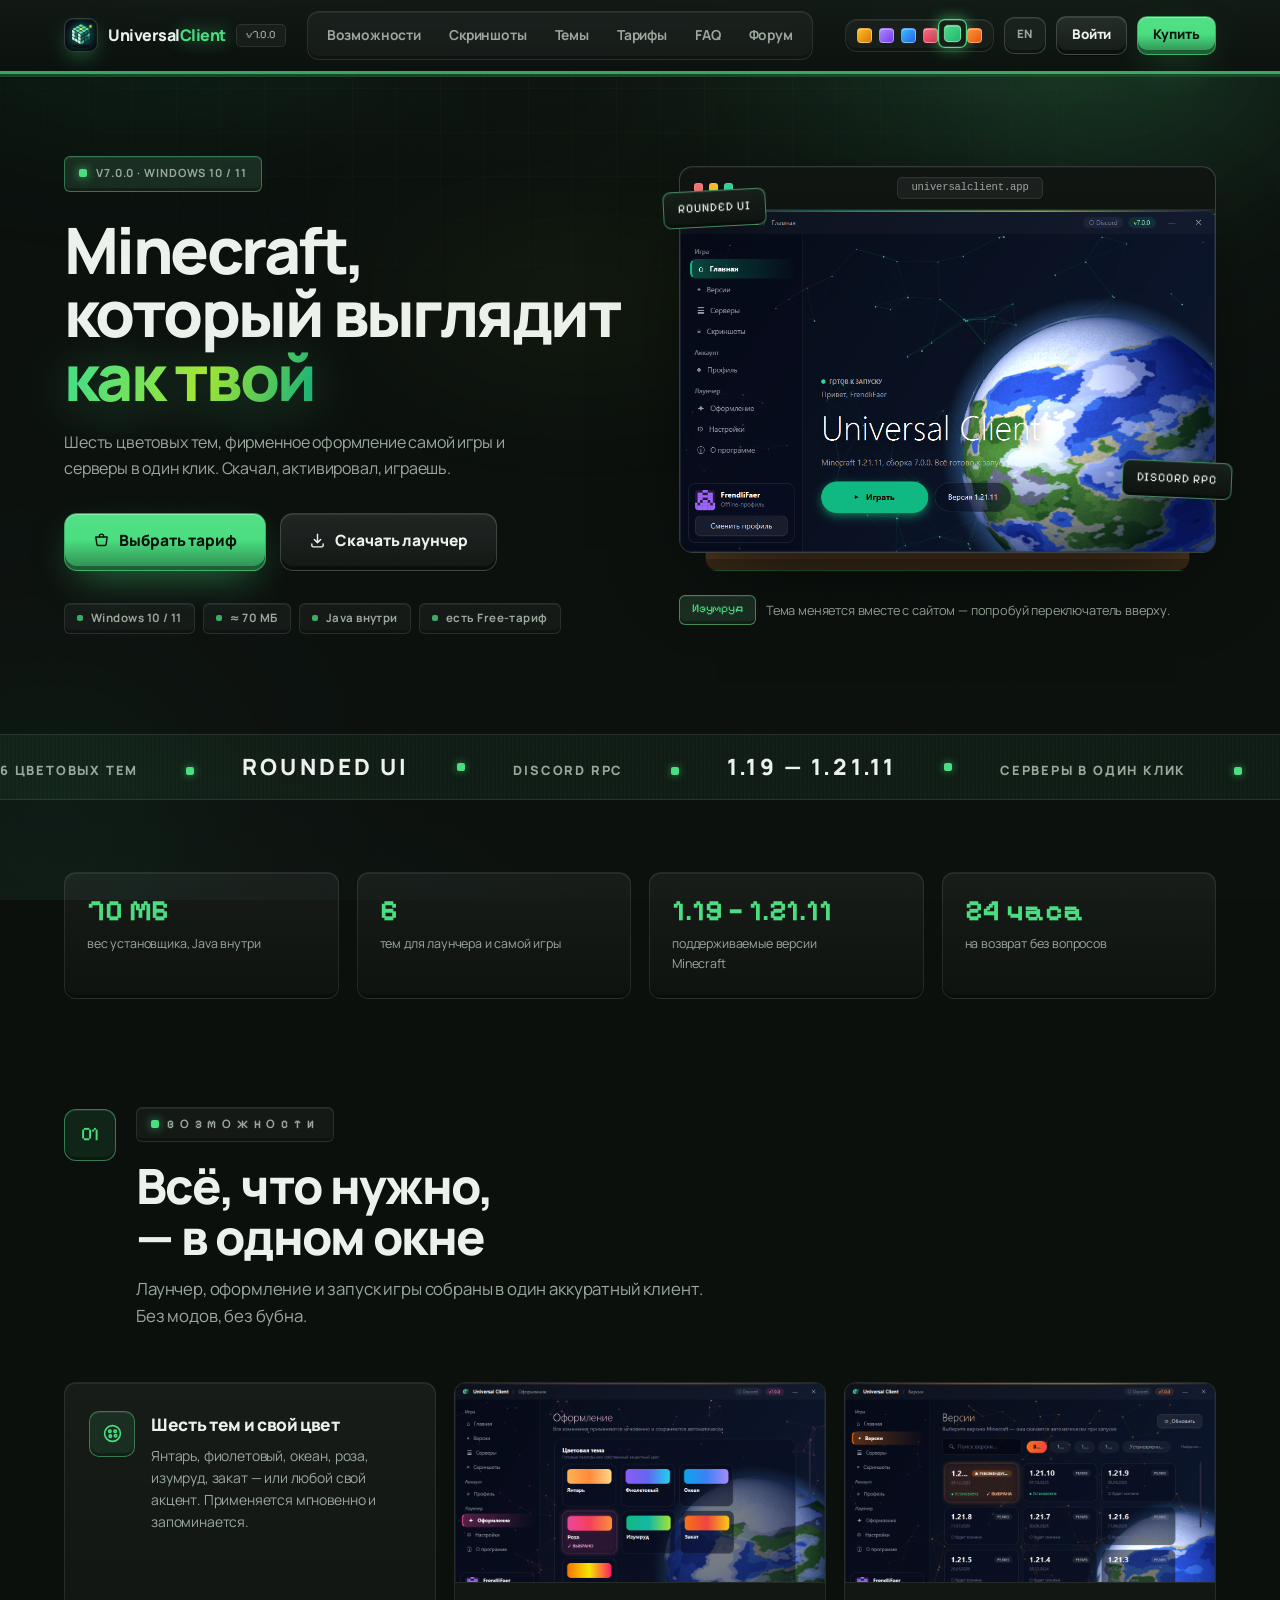
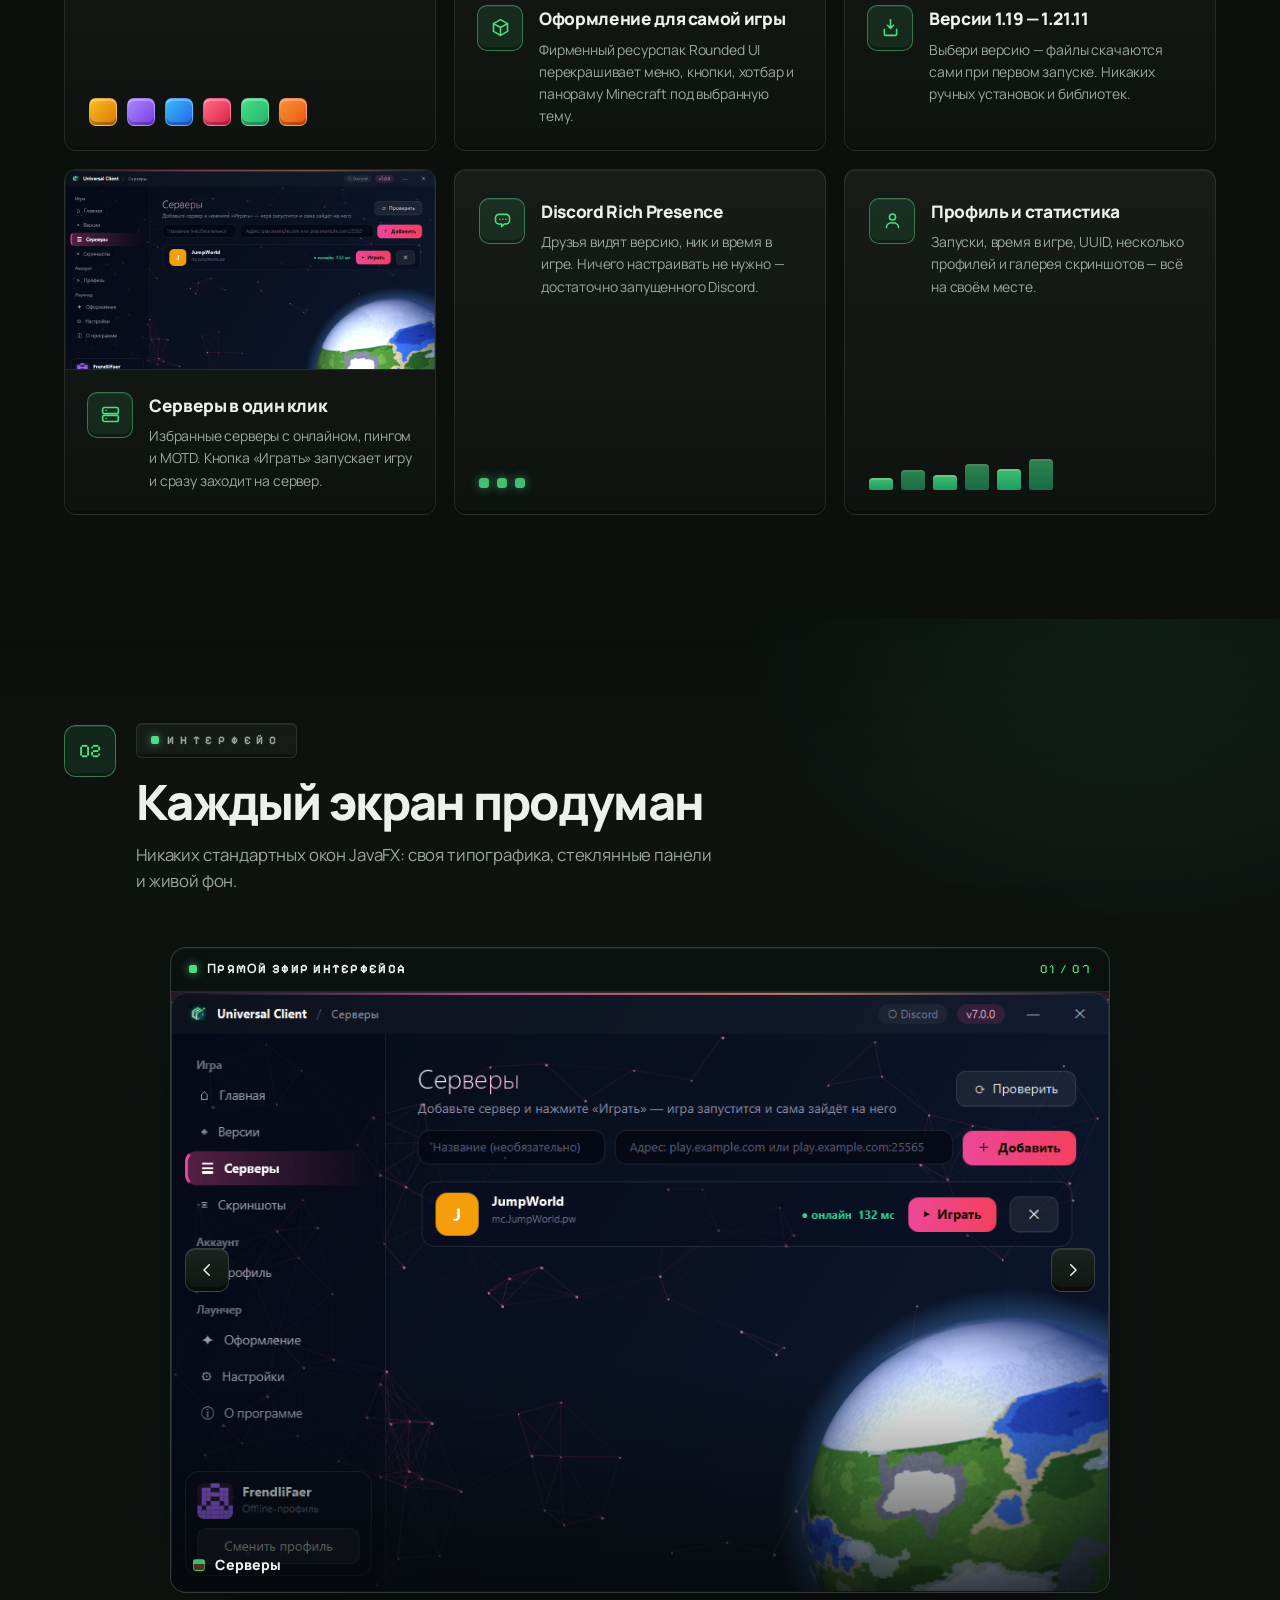
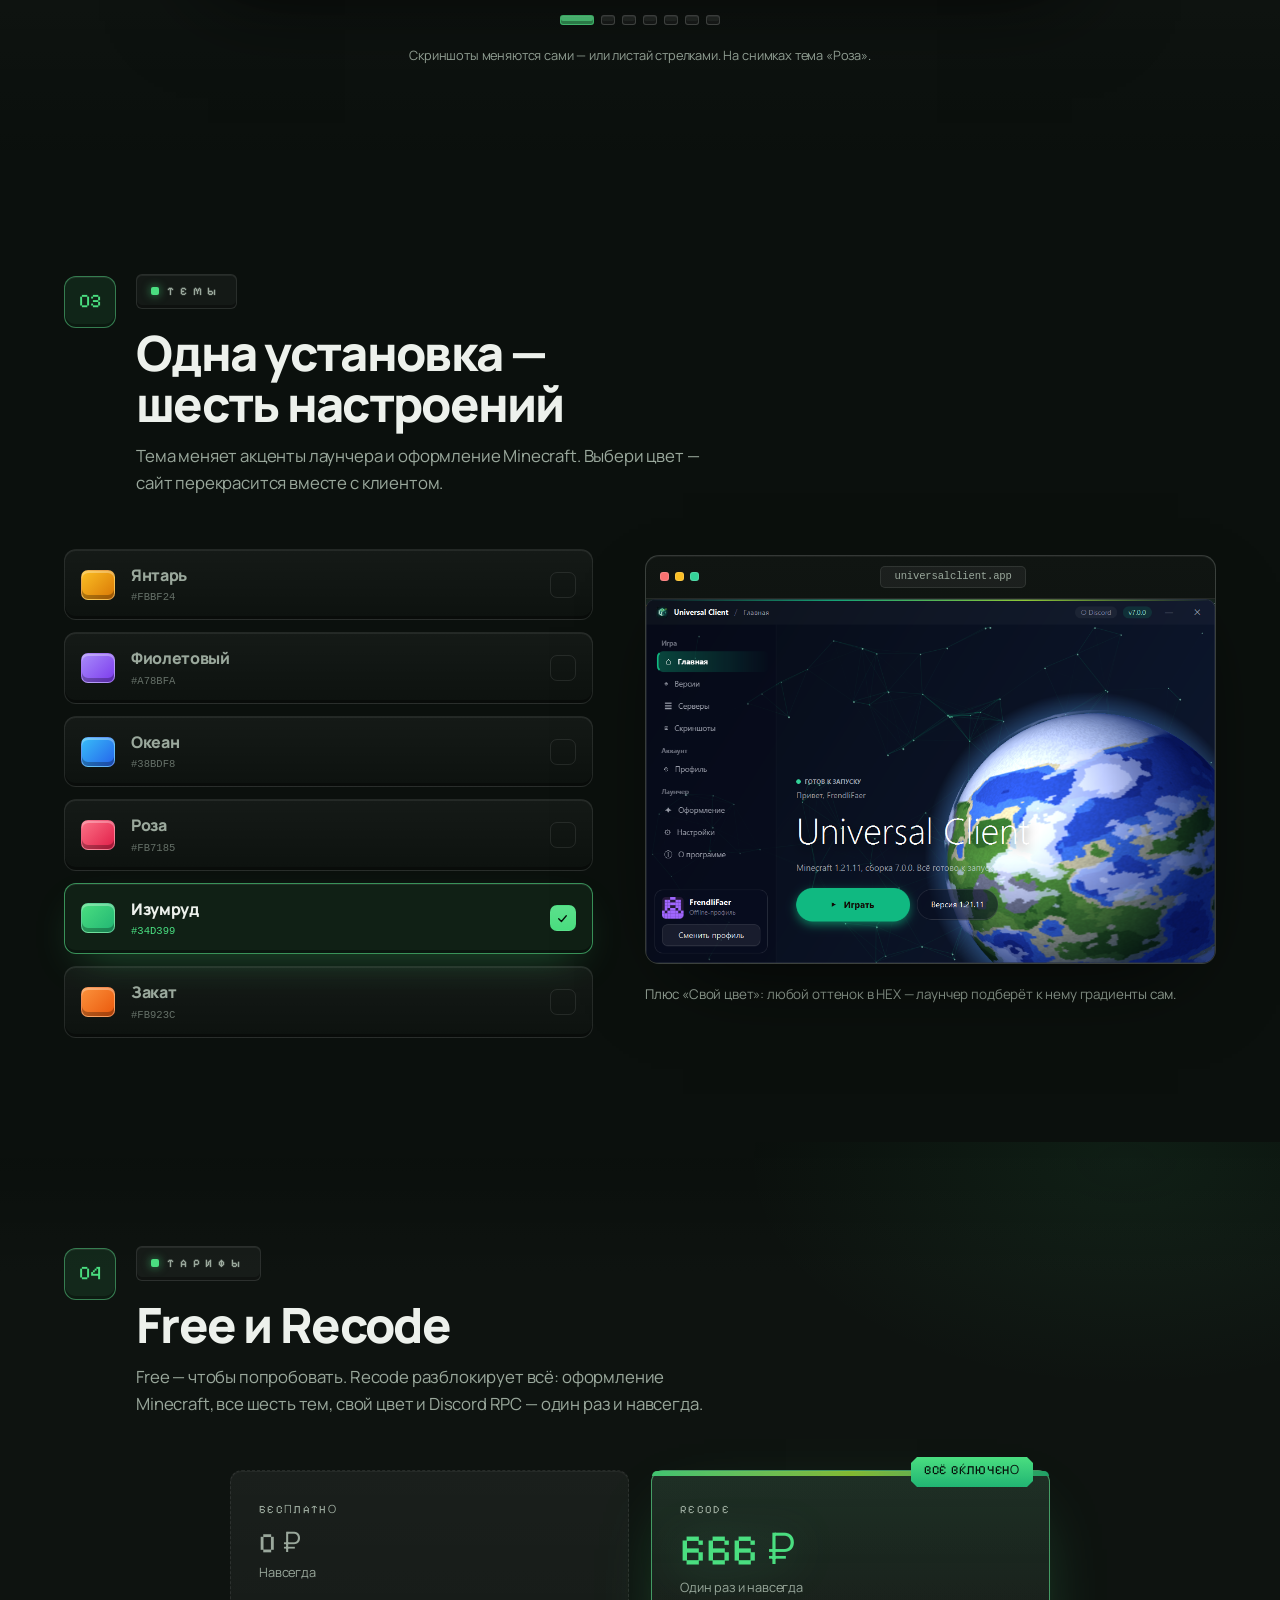
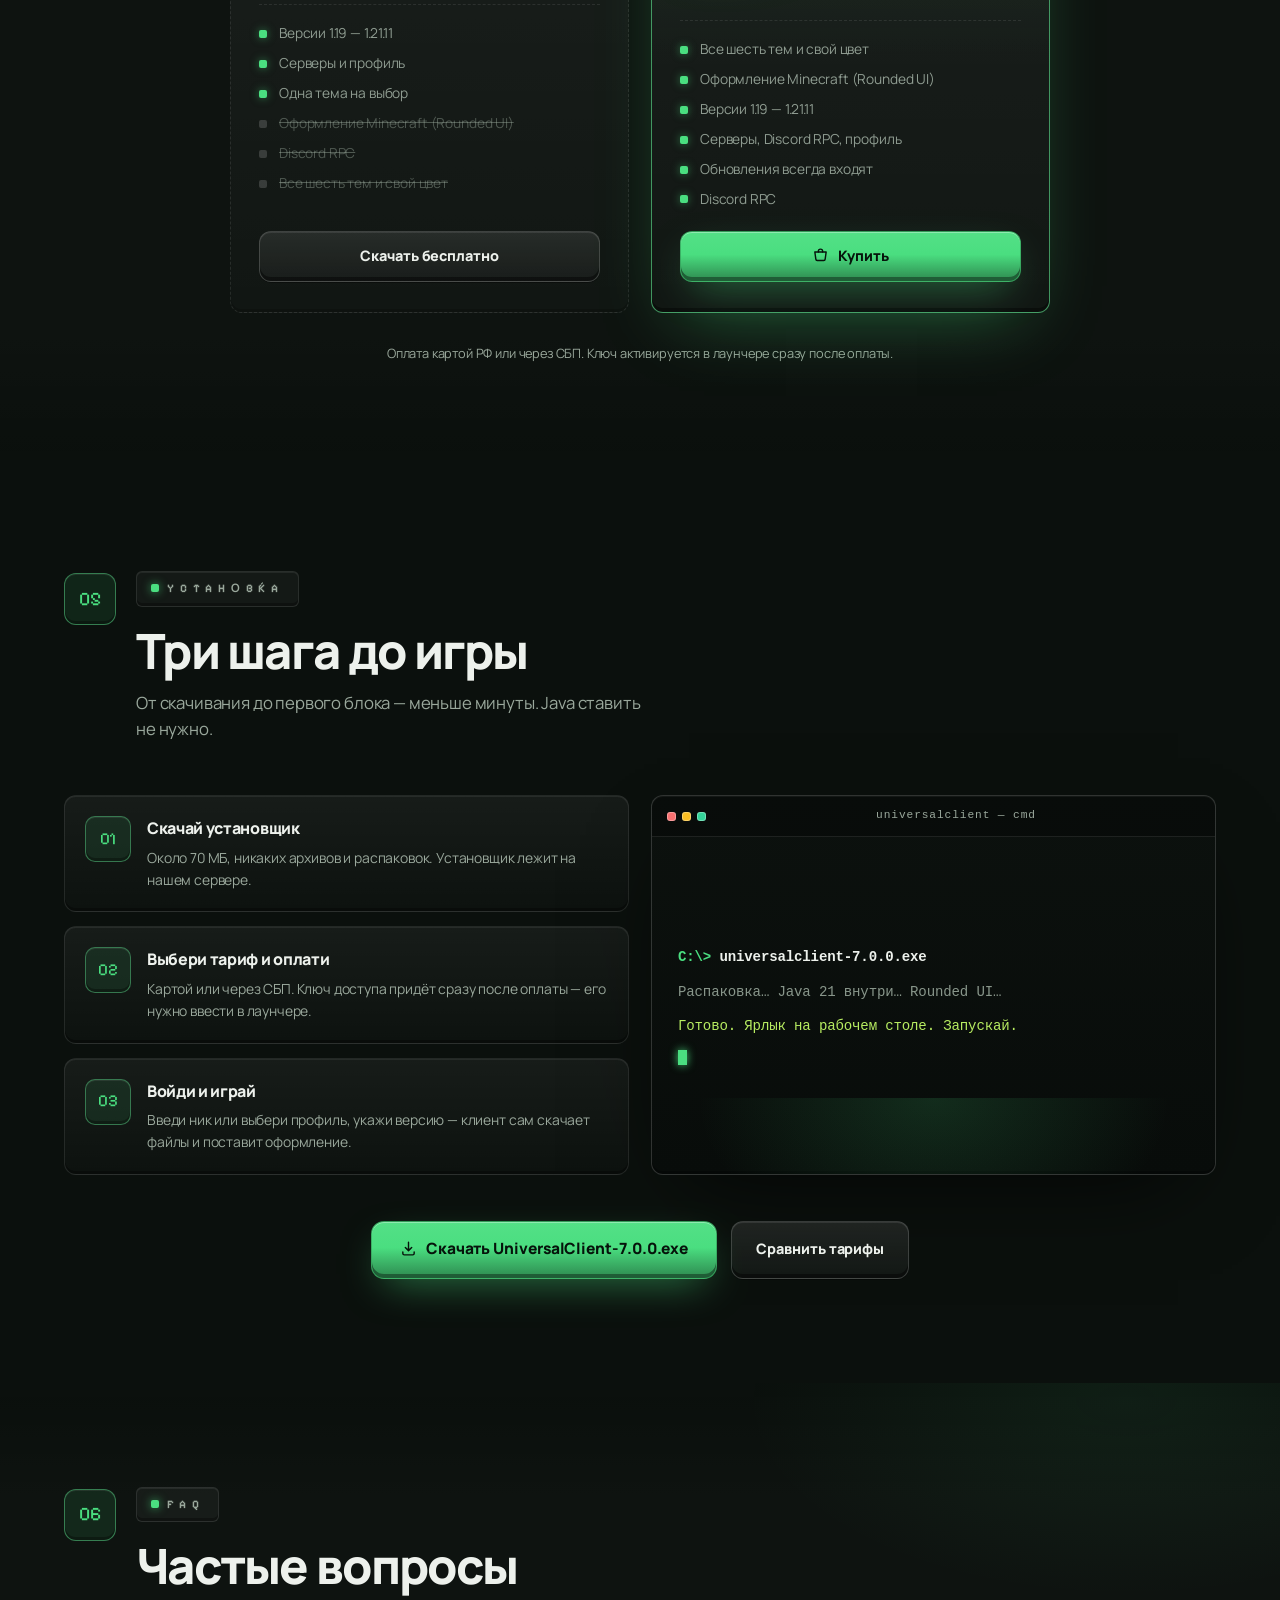
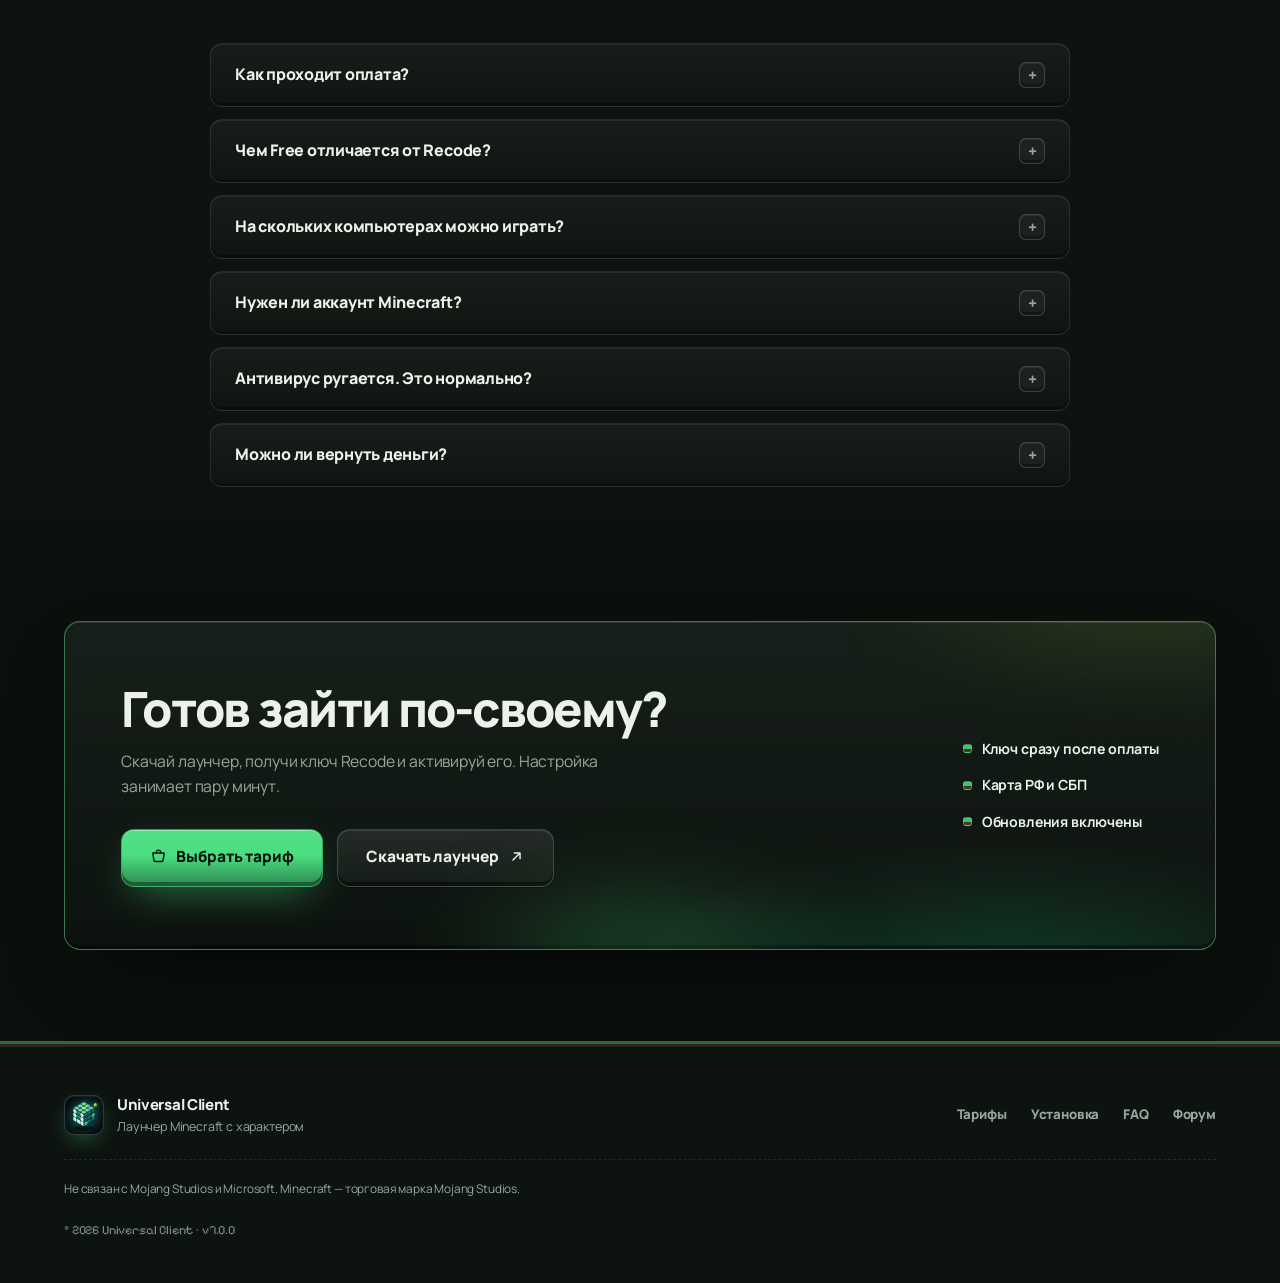
==== commit ca020921: "Add files via upload" ====
--- a/index.html
+++ b/index.html
@@ -17,7 +17,7 @@
 <link rel="preconnect" href="https://fonts.googleapis.com">
 <link rel="preconnect" href="https://fonts.gstatic.com" crossorigin>
 <link href="https://fonts.googleapis.com/css2?family=Pixelify+Sans:wght@400..700&display=swap" rel="stylesheet">
-<link rel="stylesheet" href="assets/css/style.css?v=7">
+<link rel="stylesheet" href="assets/css/style.css?v=8">
 <script>document.documentElement.classList.add("js");</script>
 </head>
 <body>
@@ -45,6 +45,7 @@
       <a href="#themes" data-i18n="nav.themes">Темы</a>
       <a href="#pricing" data-i18n="nav.pricing">Тарифы</a>
       <a href="#faq" data-i18n="nav.faq">FAQ</a>
+      <a href="forum.html" data-i18n="nav.forum">Форум</a>
       <a class="nav__account" href="account.html" data-account>
         <span class="acc-avatar" data-account-avatar aria-hidden="true"></span>
         <span class="acc-label" data-account-label data-i18n="btn.account">Войти</span>
@@ -643,6 +644,7 @@
       <a href="#pricing" data-i18n="nav.pricing">Тарифы</a>
       <a href="#install" data-i18n="nav.install">Установка</a>
       <a href="#faq" data-i18n="nav.faq">FAQ</a>
+      <a href="forum.html" data-i18n="nav.forum">Форум</a>
     </nav>
 
     <p class="footer__legal" data-i18n="footer.legal">Не связан с Mojang Studios и Microsoft. Minecraft — торговая марка Mojang Studios.</p>
@@ -667,6 +669,6 @@
   </button>
 </div>
 
-<script src="assets/js/app.js?v=7"></script>
+<script src="assets/js/app.js?v=8"></script>
 </body>
 </html>
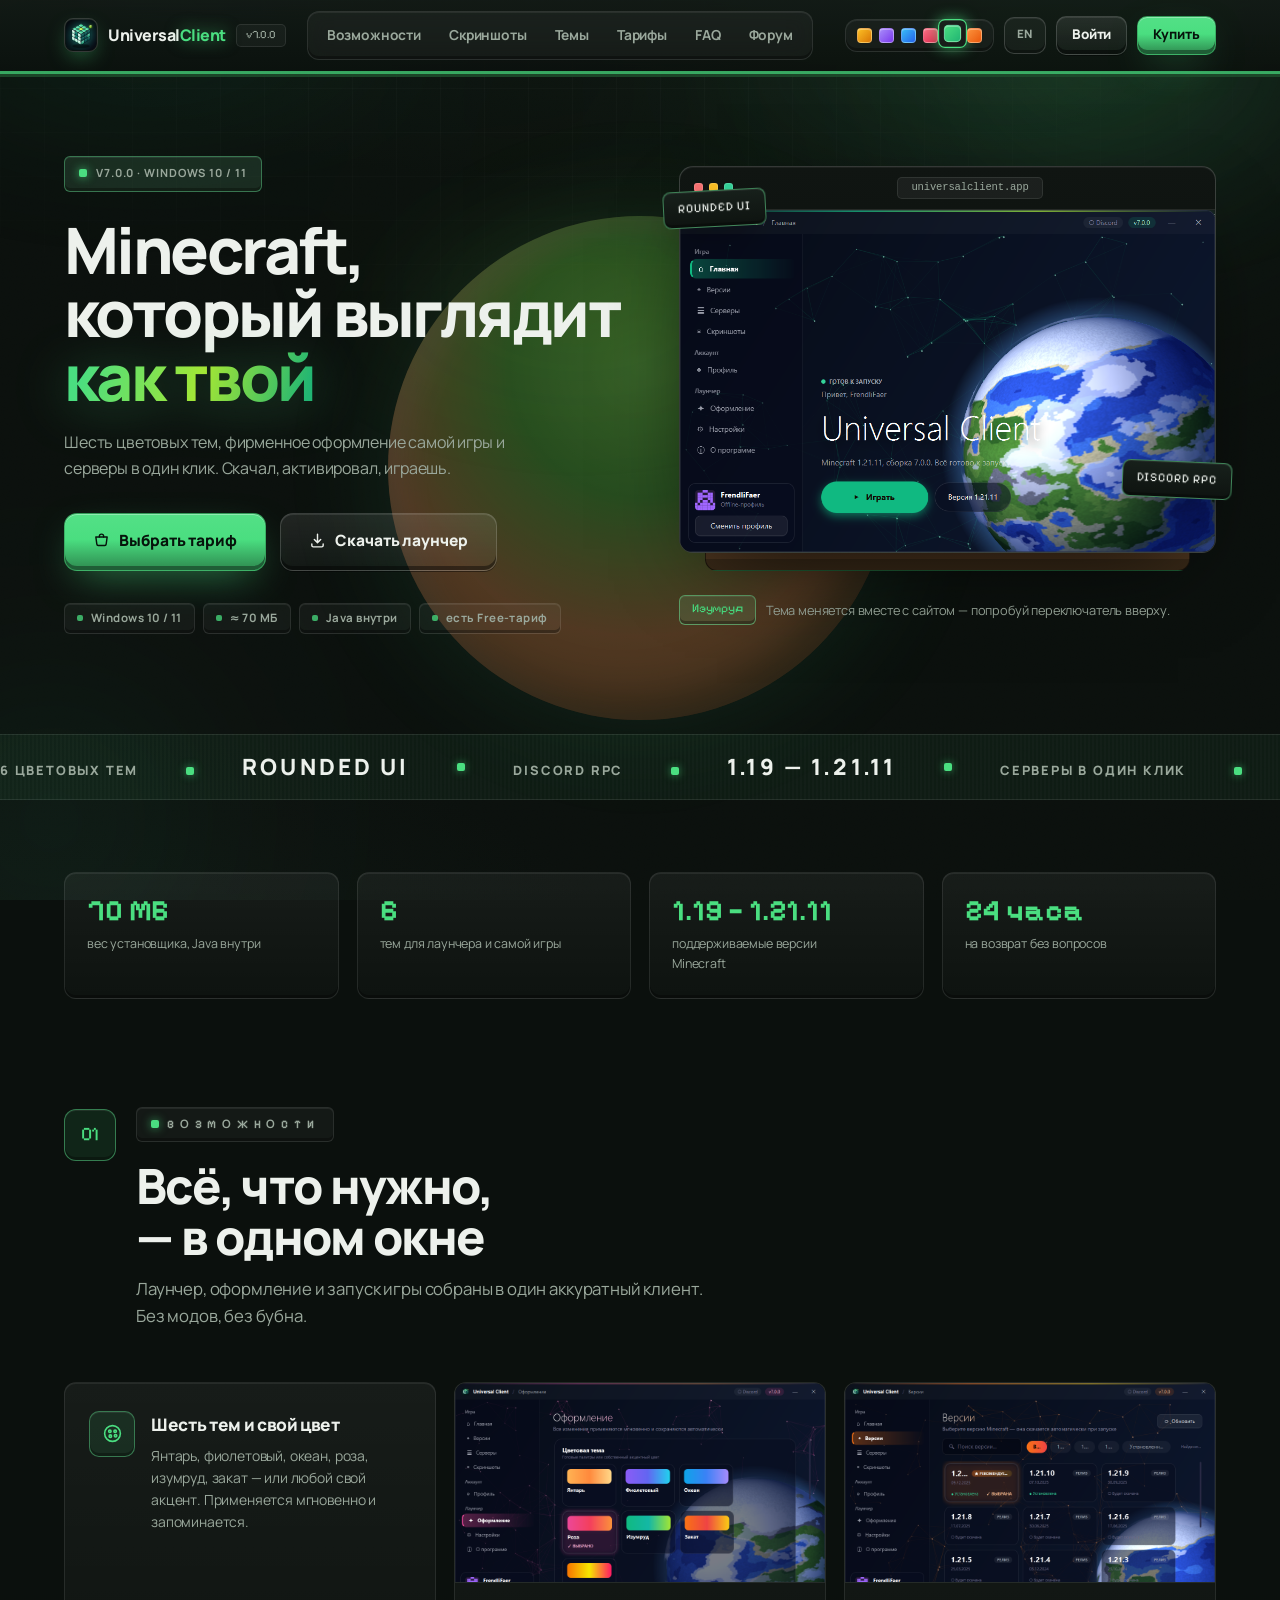
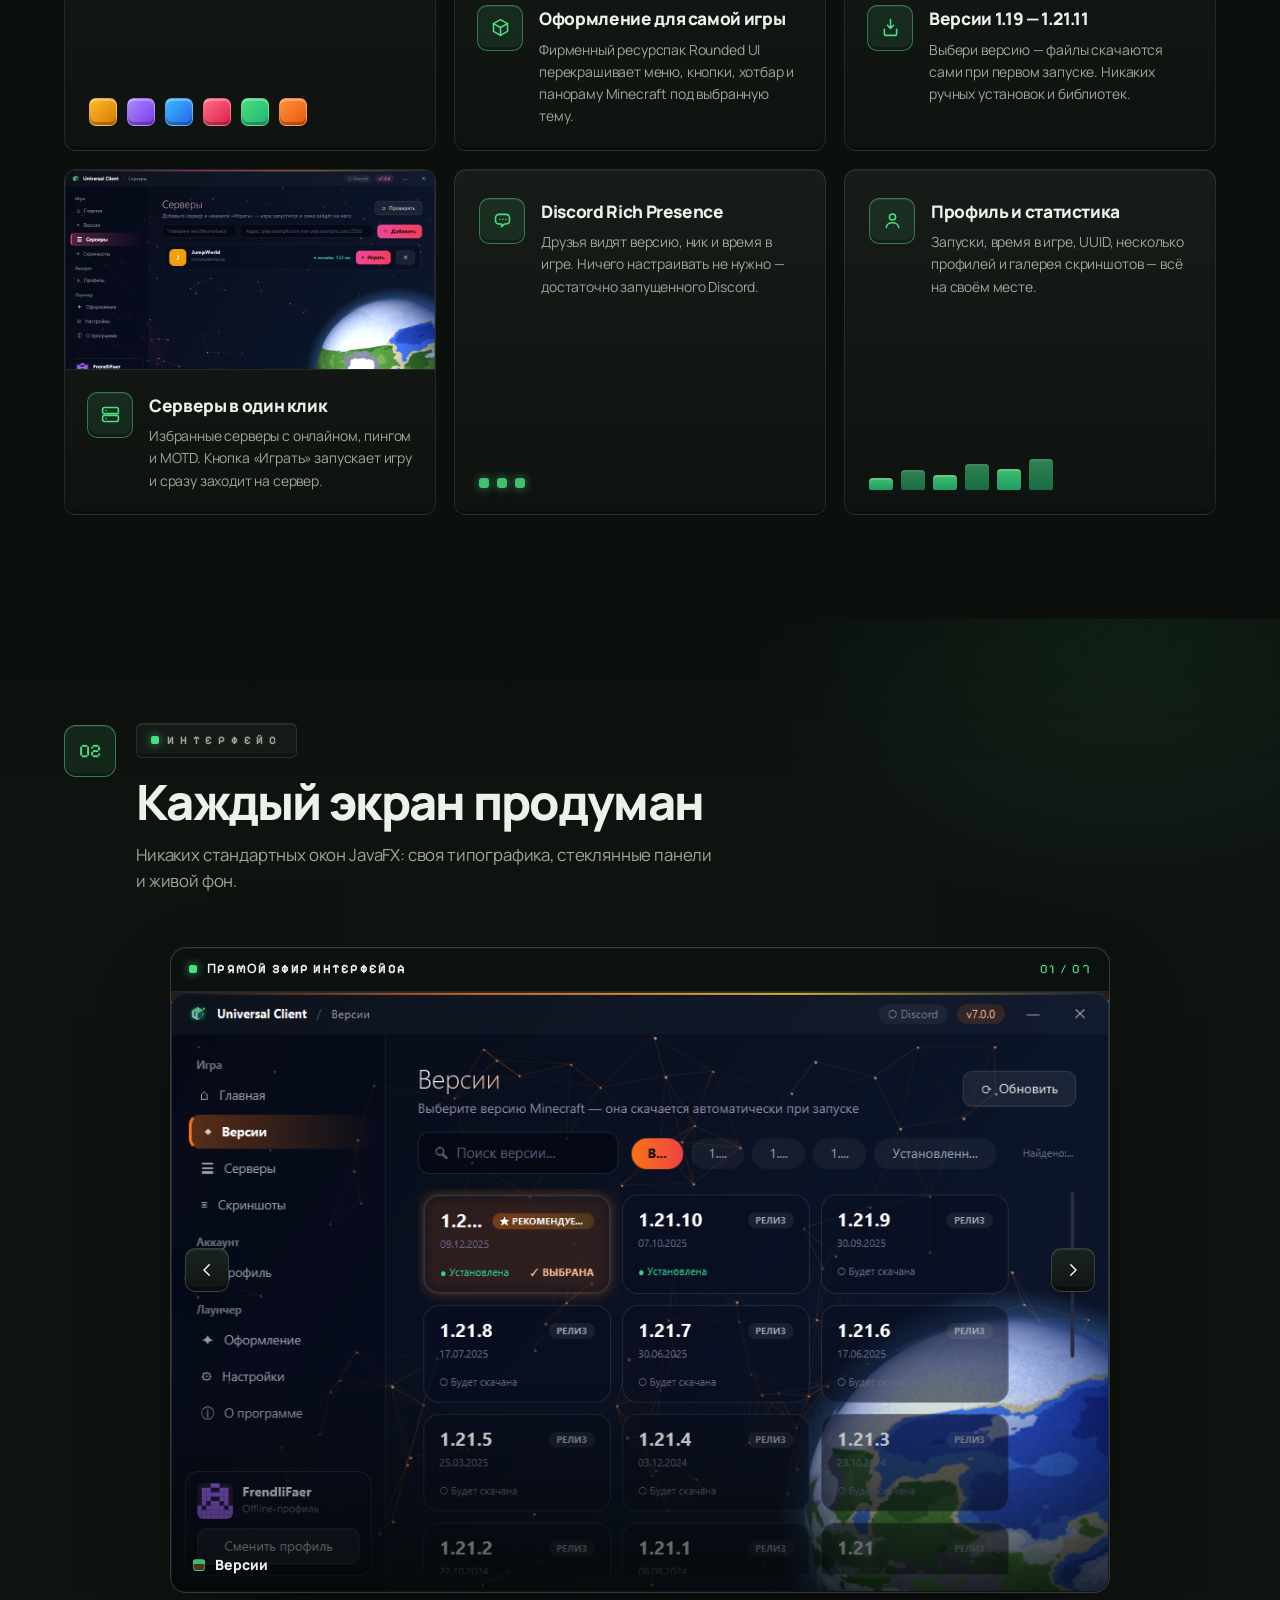
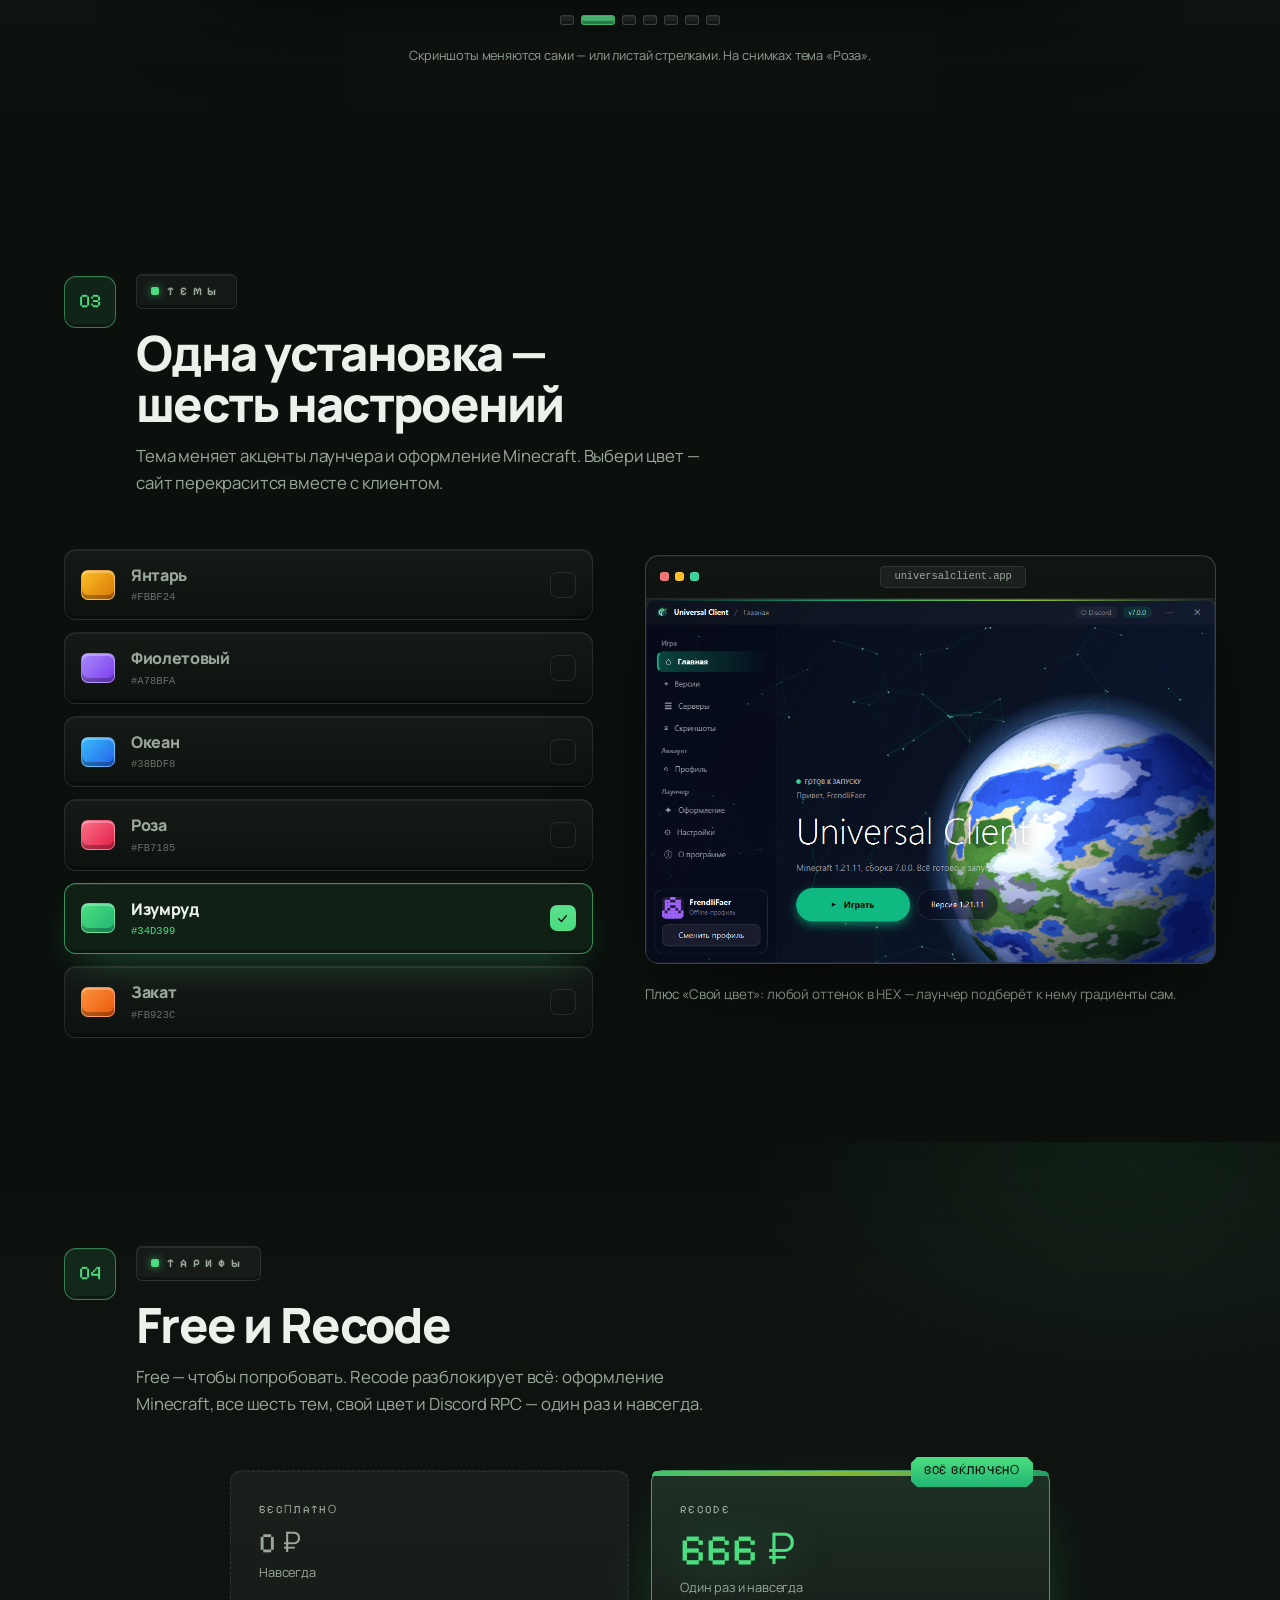
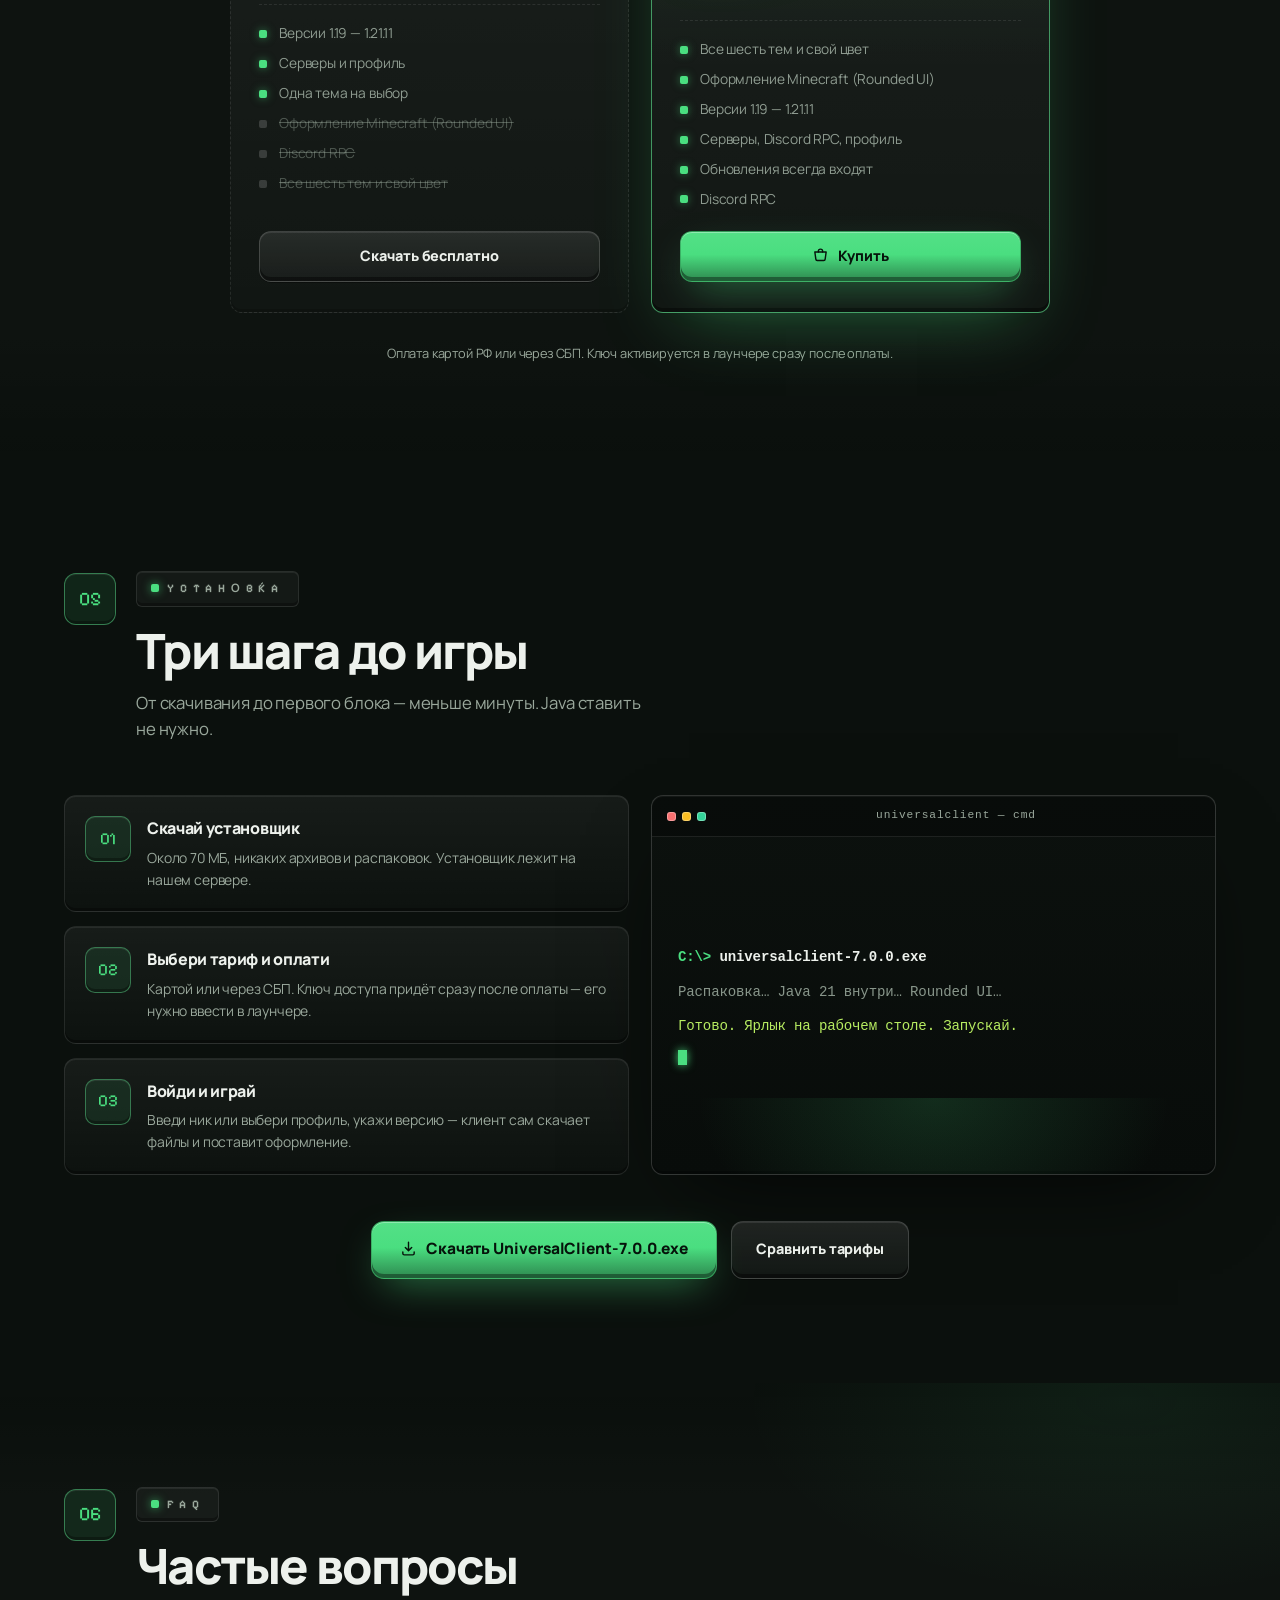
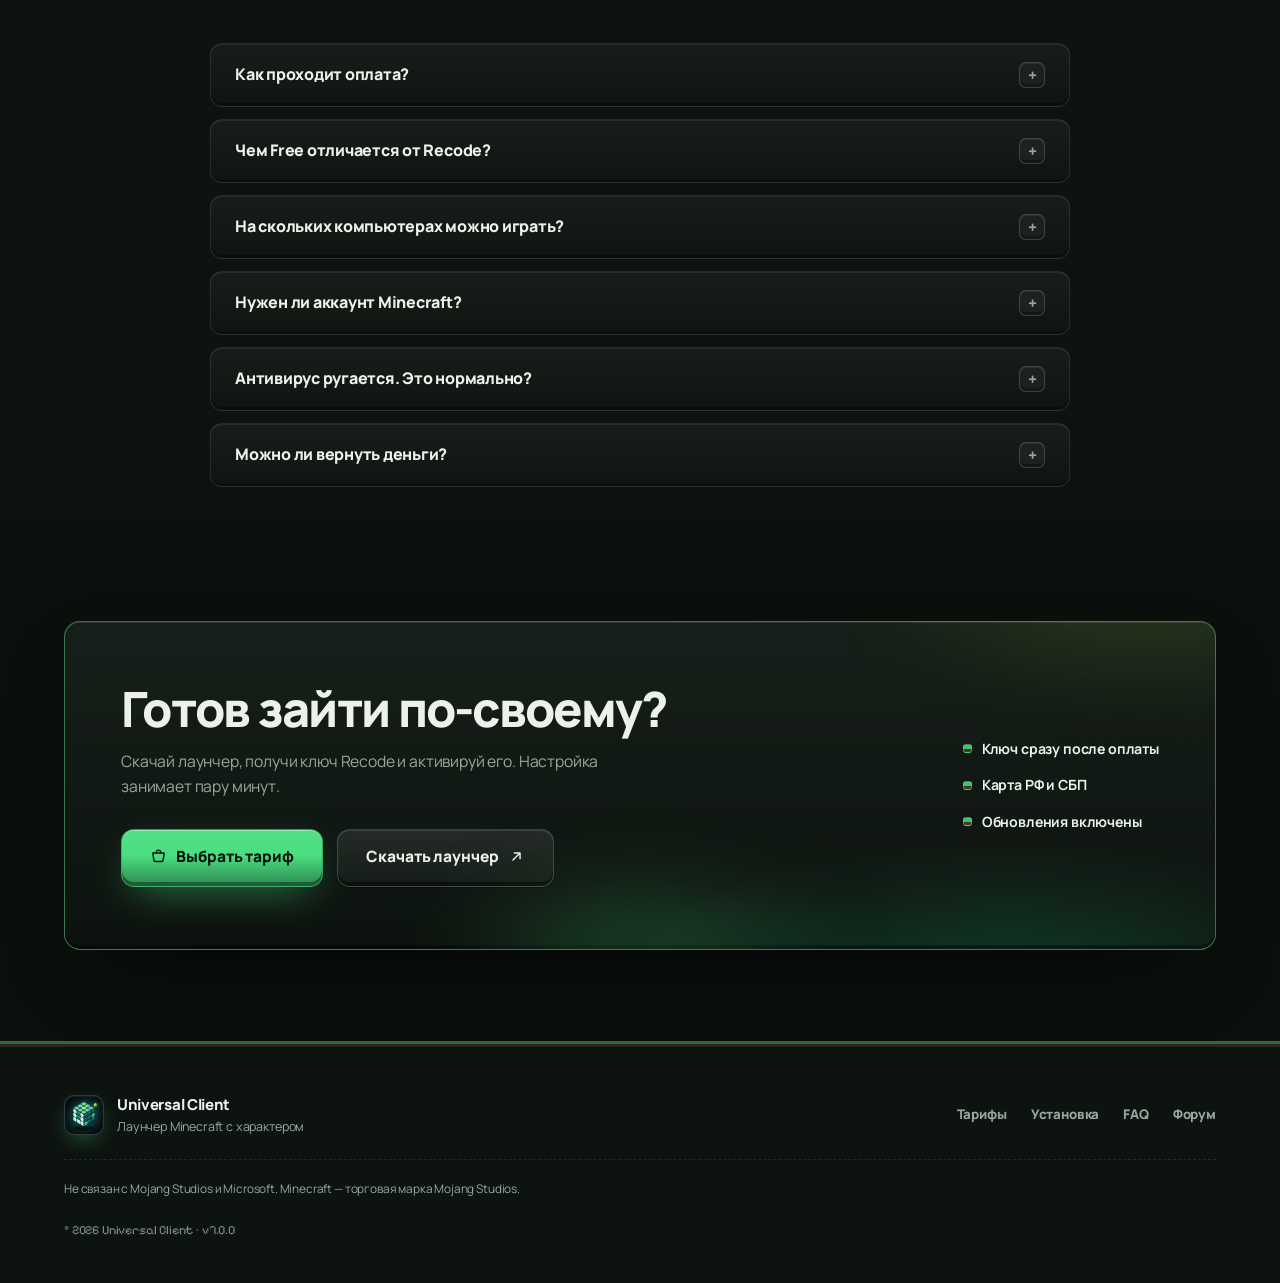
==== commit 0c1234e3: "Add files via upload" ====
--- a/index.html
+++ b/index.html
@@ -17,7 +17,7 @@
 <link rel="preconnect" href="https://fonts.googleapis.com">
 <link rel="preconnect" href="https://fonts.gstatic.com" crossorigin>
 <link href="https://fonts.googleapis.com/css2?family=Pixelify+Sans:wght@400..700&display=swap" rel="stylesheet">
-<link rel="stylesheet" href="assets/css/style.css?v=8">
+<link rel="stylesheet" href="assets/css/style.css?v=9">
 <script>document.documentElement.classList.add("js");</script>
 </head>
 <body>
--- a/assets/css/style.css
+++ b/assets/css/style.css
@@ -210,6 +210,40 @@
   background: linear-gradient(180deg,
     color-mix(in srgb, var(--a) 6%, transparent),
     transparent 32%);
+}
+
+/* ---------- ФОН: вращающаяся круглая планета (Minecraft) ---------- */
+
+.bg::after {
+  content: "";
+  position: absolute;
+  top: 52%;
+  left: 50%;
+  width: 56vmin;
+  height: 56vmin;
+  max-width: 680px;
+  max-height: 680px;
+  translate: -50% -50%;
+  border-radius: 50%;
+  background:
+    radial-gradient(circle at 50% 30%, #59a03e 0%, #3f7f2f 30%, #8a5a33 62%, #6b4423 100%);
+  box-shadow:
+    inset -18px -14px 46px rgba(18, 28, 14, 0.55),
+    inset 12px 10px 34px rgba(255, 255, 255, 0.13),
+    0 0 120px color-mix(in srgb, var(--a) 20%, transparent);
+  opacity: 0.55;
+  animation: planet-spin 140s linear infinite;
+  will-change: transform;
+  pointer-events: none;
+}
+
+@keyframes planet-spin {
+  from { rotate: 0deg; }
+  to { rotate: 360deg; }
+}
+
+@media (prefers-reduced-motion: reduce) {
+  .bg::after { animation: none; }
 }
 
 .bg-noise {
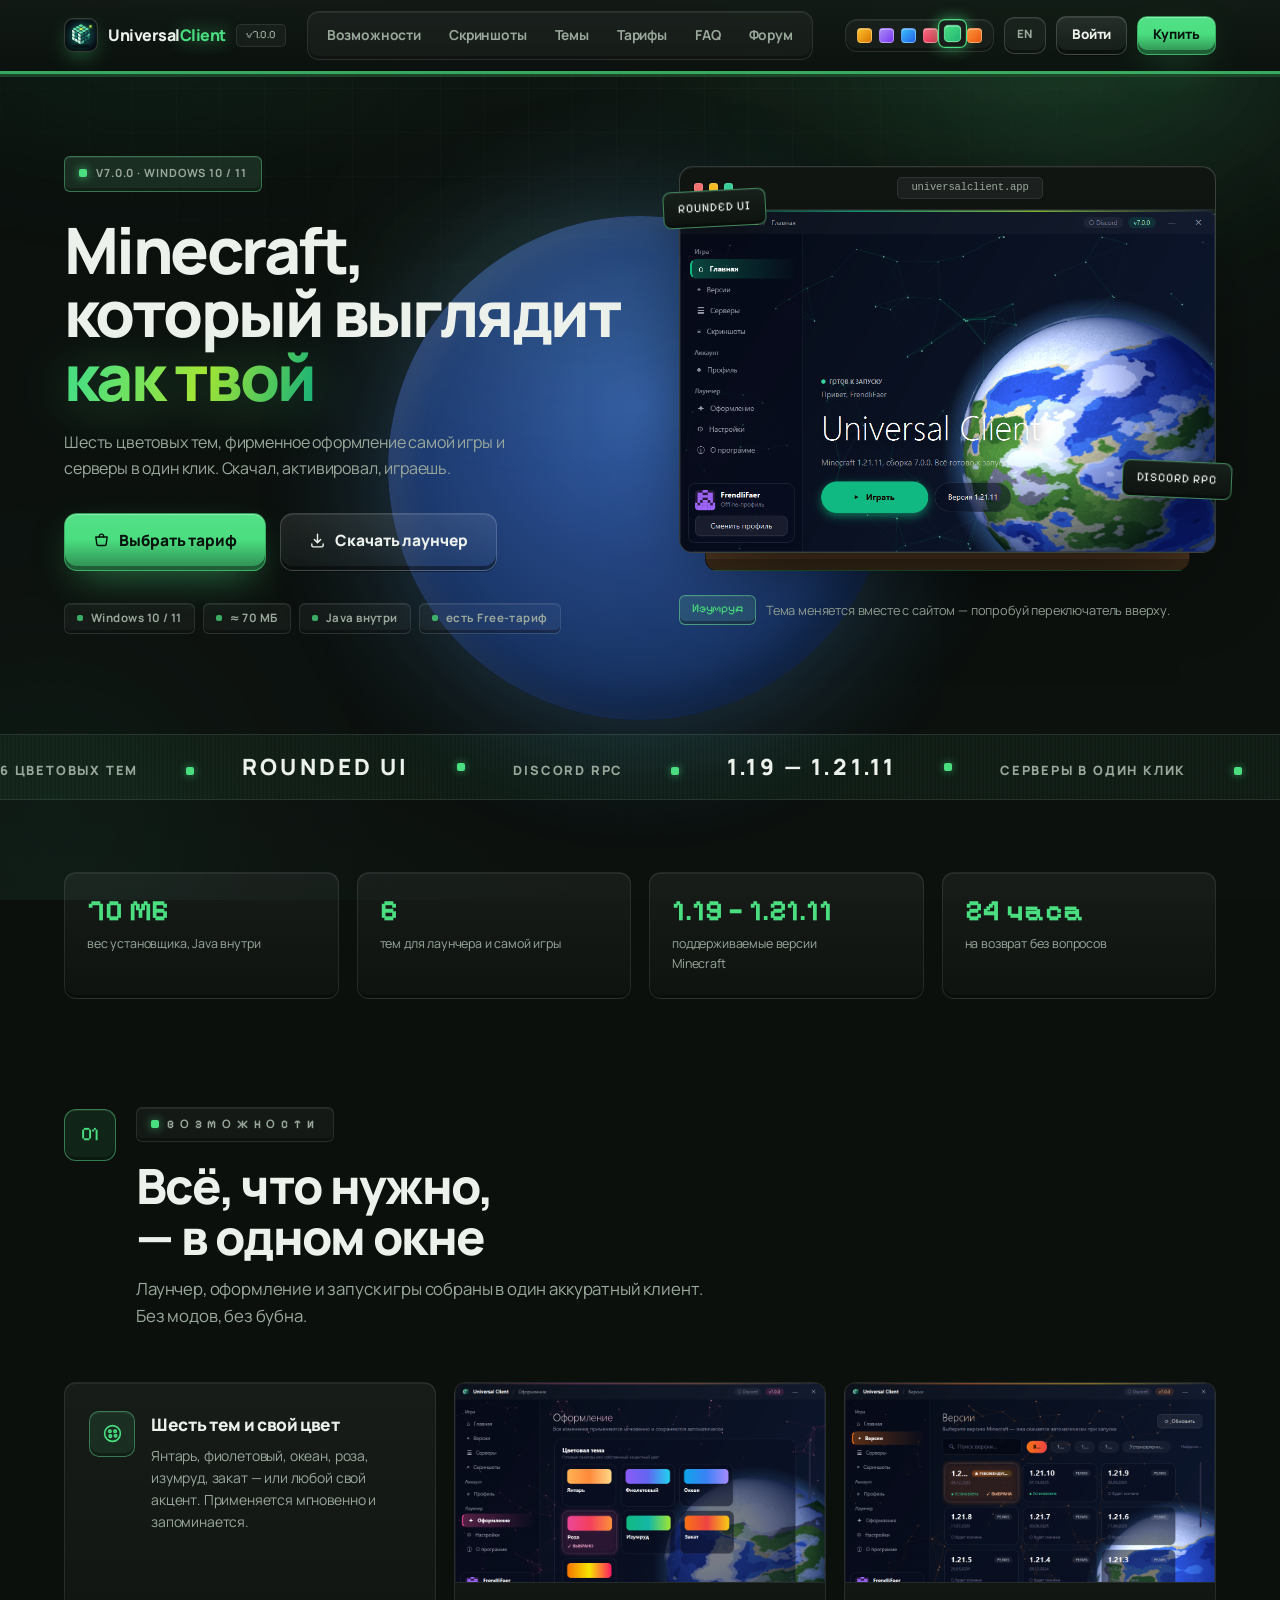
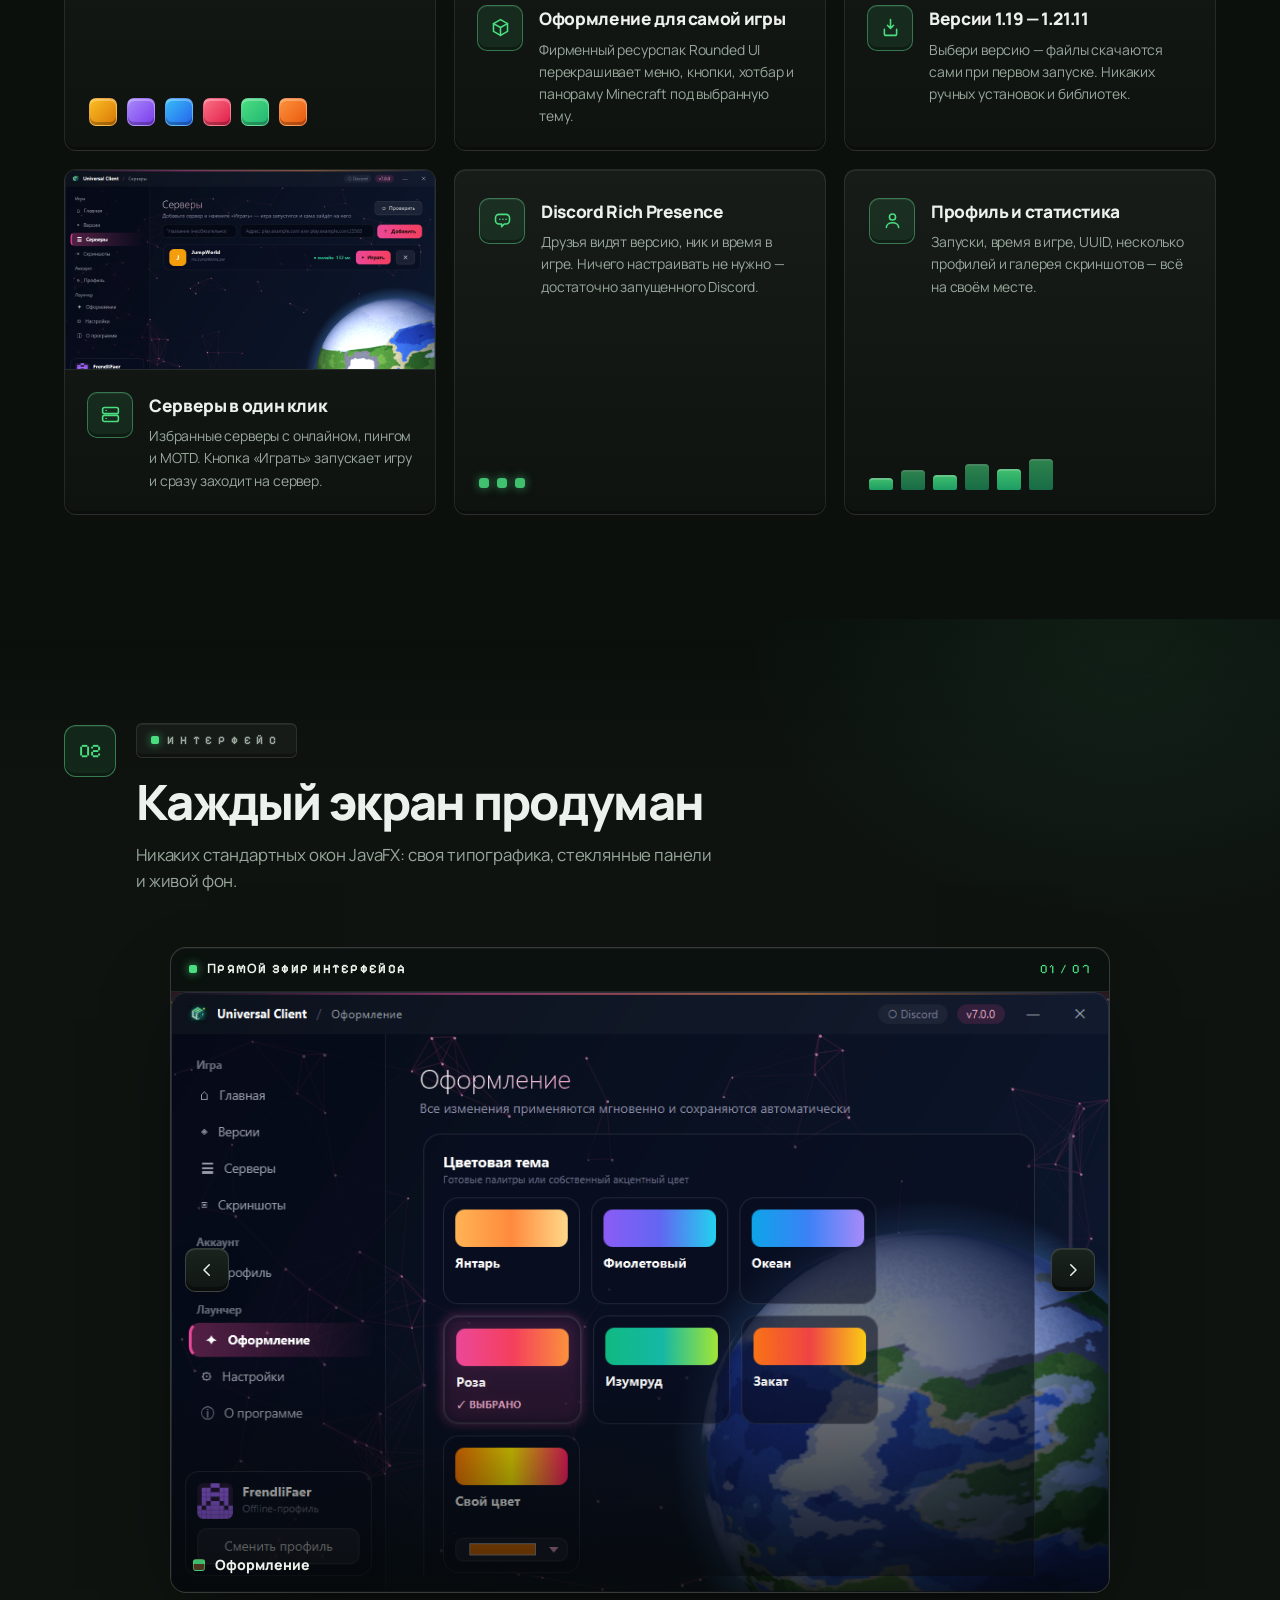
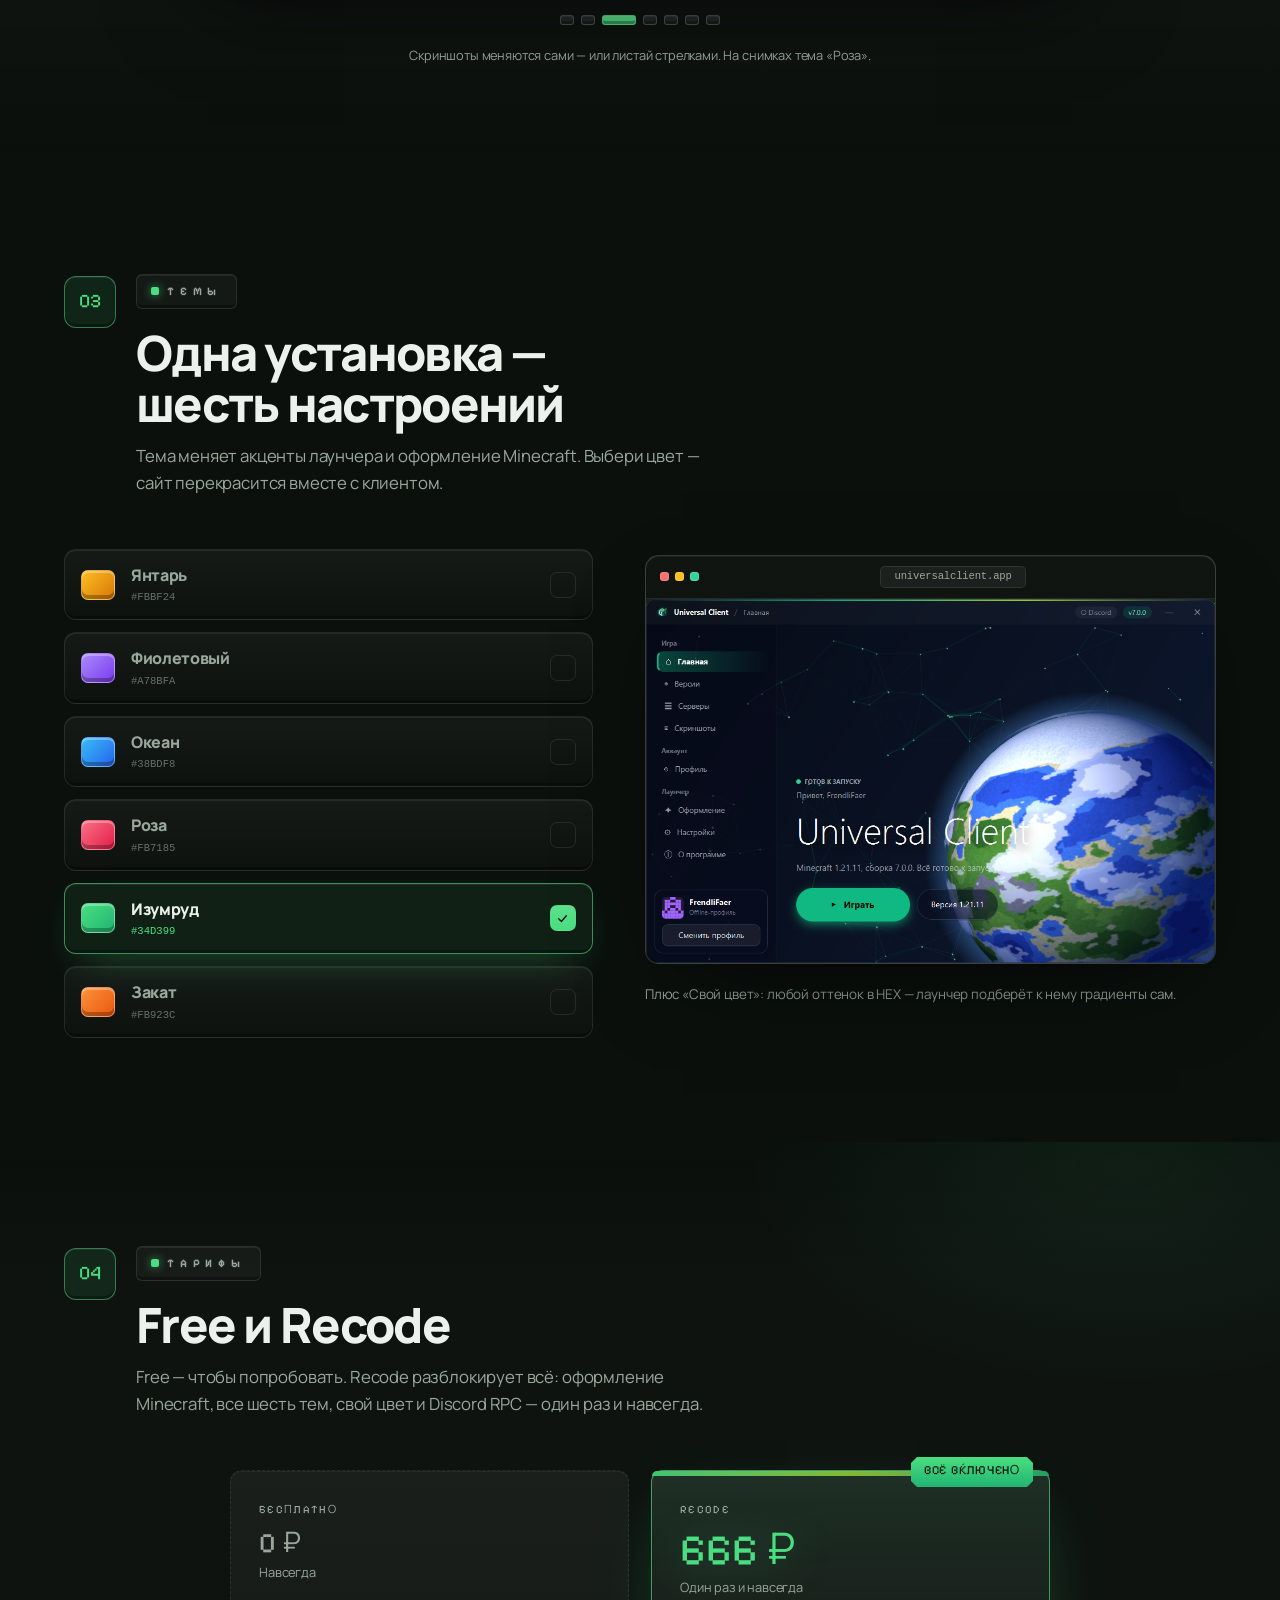
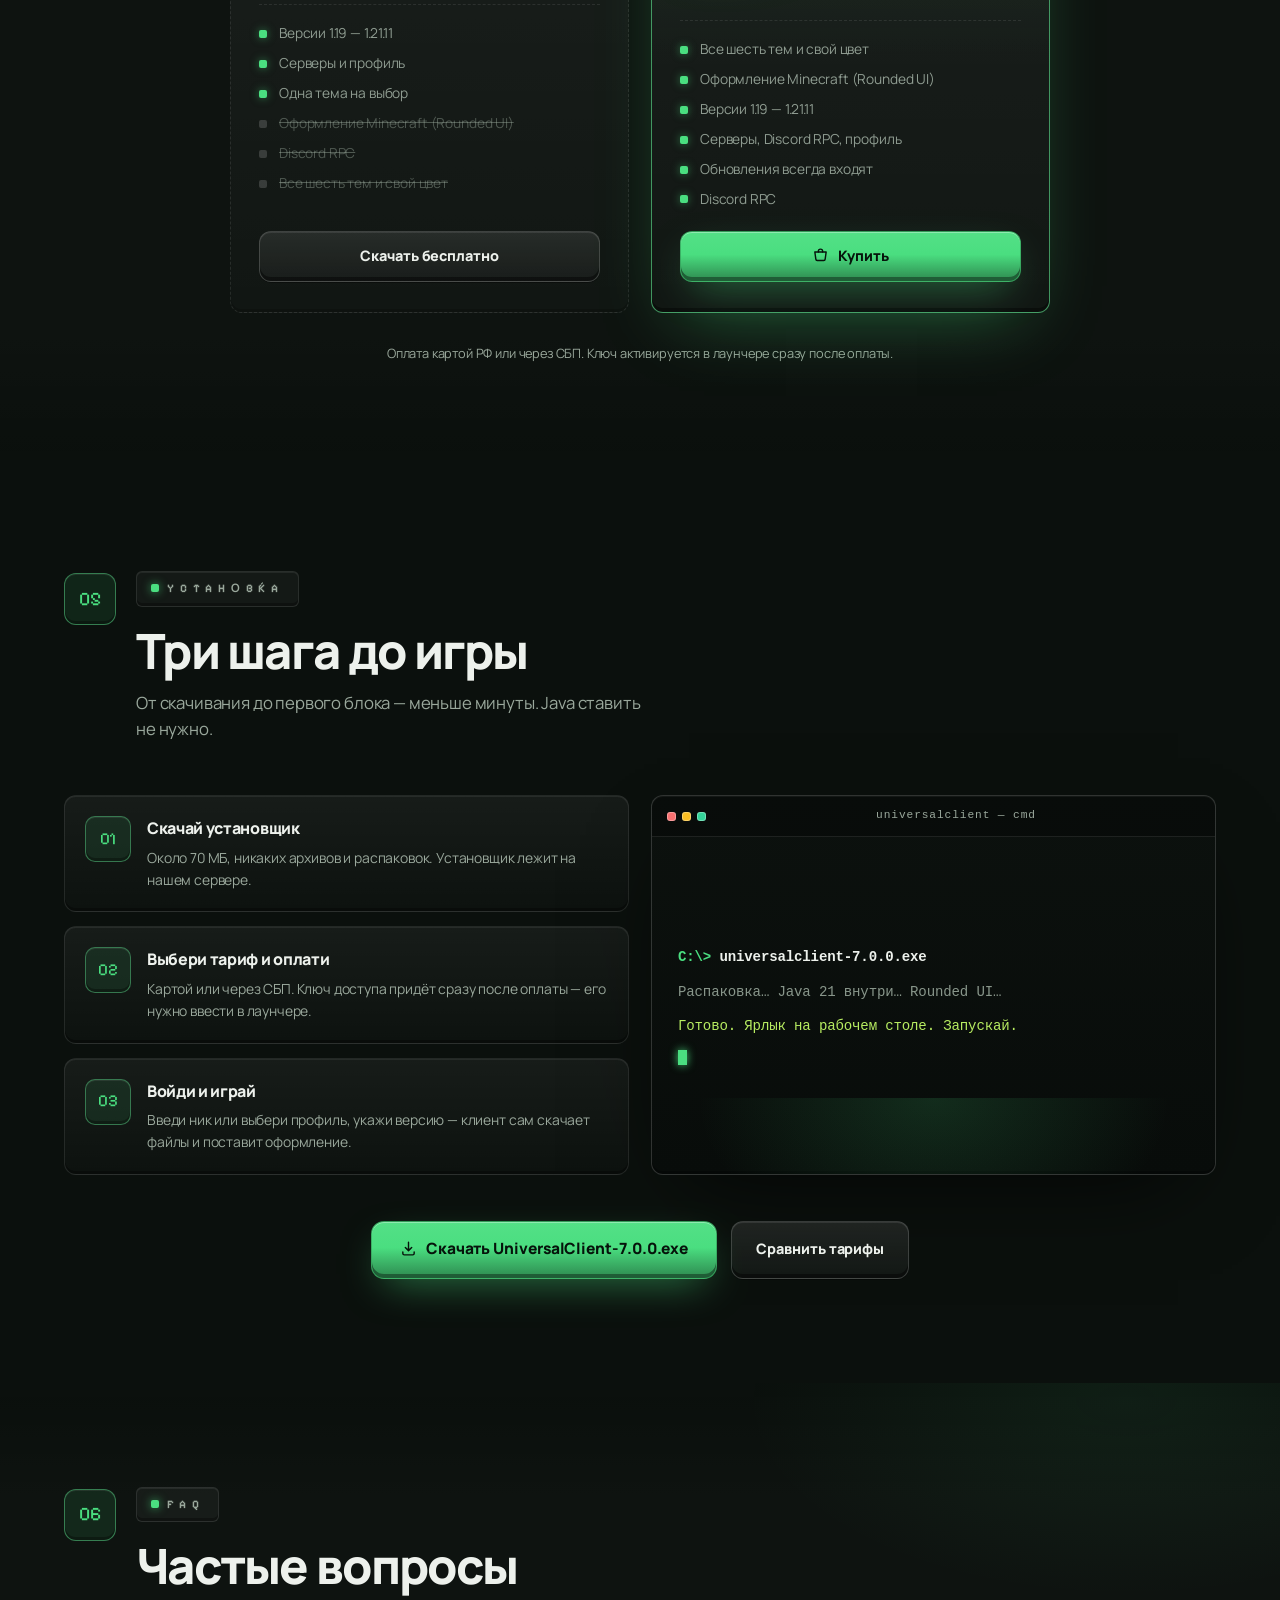
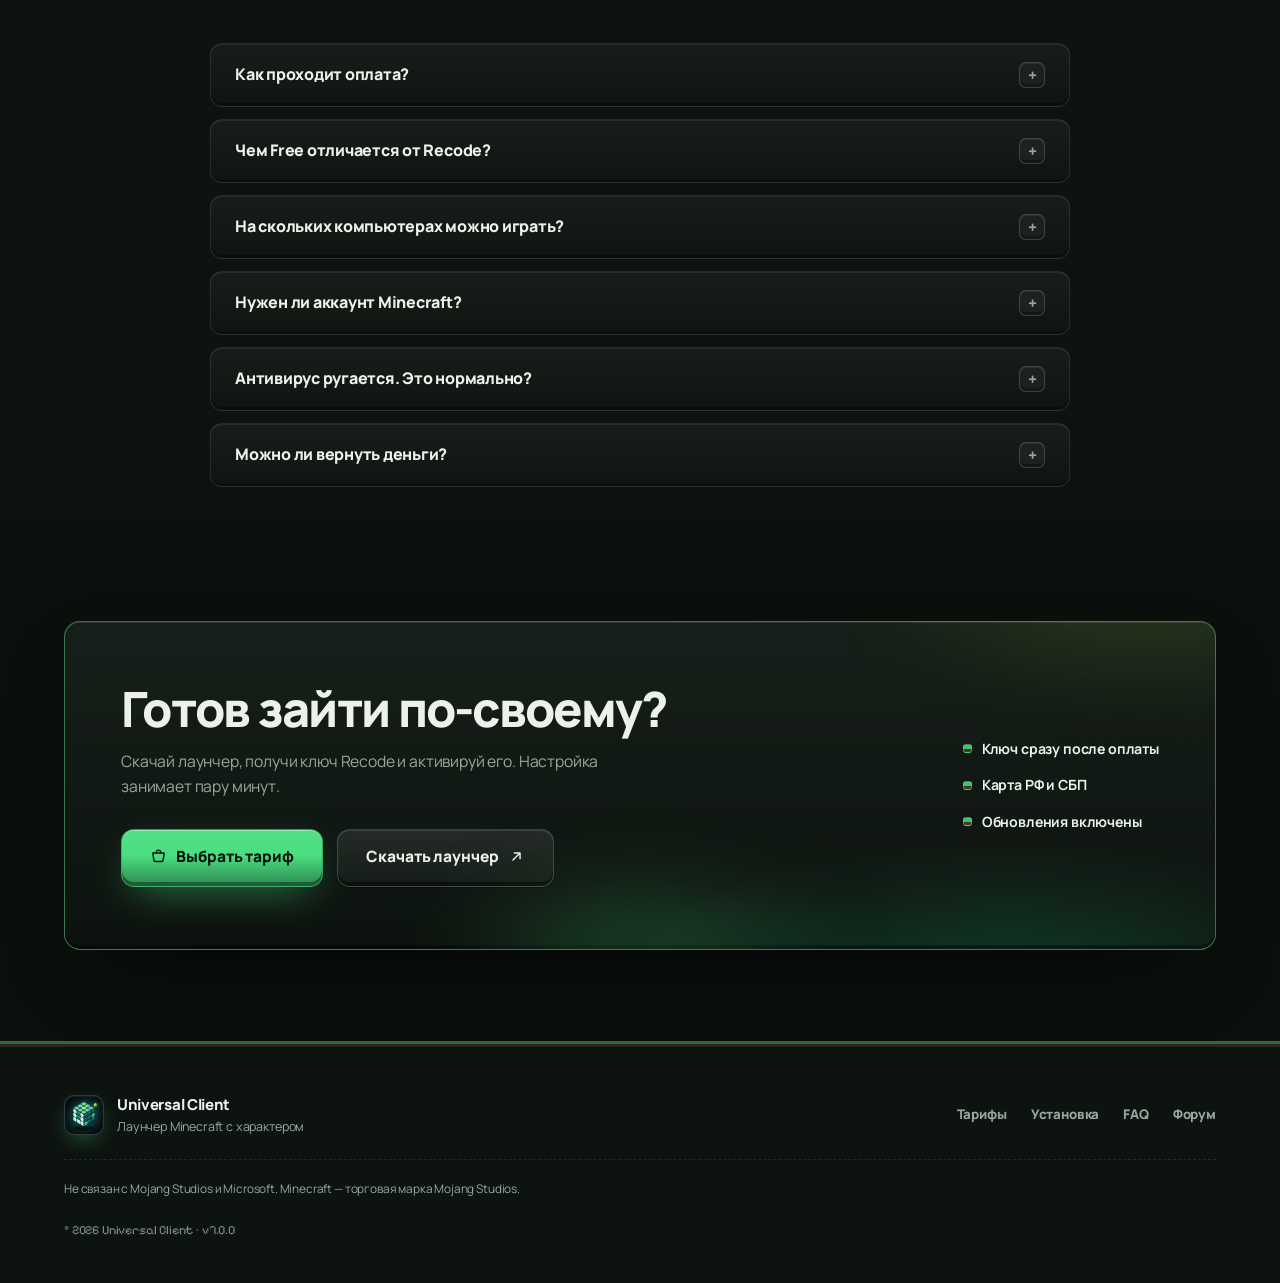
==== commit e21eeb61: "Add files via upload" ====
--- a/index.html
+++ b/index.html
@@ -17,7 +17,7 @@
 <link rel="preconnect" href="https://fonts.googleapis.com">
 <link rel="preconnect" href="https://fonts.gstatic.com" crossorigin>
 <link href="https://fonts.googleapis.com/css2?family=Pixelify+Sans:wght@400..700&display=swap" rel="stylesheet">
-<link rel="stylesheet" href="assets/css/style.css?v=9">
+<link rel="stylesheet" href="assets/css/style.css?v=10">
 <script>document.documentElement.classList.add("js");</script>
 </head>
 <body>
--- a/assets/css/style.css
+++ b/assets/css/style.css
@@ -226,12 +226,16 @@
   translate: -50% -50%;
   border-radius: 50%;
   background:
-    radial-gradient(circle at 50% 30%, #59a03e 0%, #3f7f2f 30%, #8a5a33 62%, #6b4423 100%);
+    url("data:image/svg+xml,%3Csvg xmlns='http://www.w3.org/2000/svg' width='320' height='320'%3E%3Cfilter id='c'%3E%3CfeGaussianBlur stdDeviation='30'%3E%3Ccircle cx='150' cy='120' r='95' fill='%23ffffff' fill-opacity='0.85'/%3E%3Ccircle cx='255' cy='255' r='115' fill='%23ffffff' fill-opacity='0.75'/%3E%3Ccircle cx='115' cy='255' r='70' fill='%23ffffff' fill-opacity='0.7'/%3E%3Ccircle cx='205' cy='60' r='55' fill='%23ffffff' fill-opacity='0.6'/%3E%3C/filter%3E%3Crect width='320' height='320' filter='url(%23c)'/%3E%3C/svg%3E"),
+    url("data:image/svg+xml,%3Csvg xmlns='http://www.w3.org/2000/svg' width='320' height='320'%3E%3Cfilter id='b'%3E%3CfeGaussianBlur stdDeviation='42'%3E%3Ccircle cx='100' cy='140' r='150' fill='%235d8a3e'/%3E%3Ccircle cx='245' cy='205' r='165' fill='%238a6a42'/%3E%3Ccircle cx='215' cy='80' r='95' fill='%23546838'/%3E%3C/filter%3E%3Crect width='320' height='320' filter='url(%23b)'/%3E%3C/svg%3E"),
+    radial-gradient(circle at 50% 38%, #3d6fc4 0%, #2a4f96 38%, #1b3a72 70%, #122a52 100%);
+  background-size: 100% 100%, 100% 100%, 100% 100%;
+  background-repeat: no-repeat;
   box-shadow:
-    inset -18px -14px 46px rgba(18, 28, 14, 0.55),
-    inset 12px 10px 34px rgba(255, 255, 255, 0.13),
-    0 0 120px color-mix(in srgb, var(--a) 20%, transparent);
-  opacity: 0.55;
+    inset -18px -14px 46px rgba(10, 20, 40, 0.55),
+    inset 12px 10px 34px rgba(255, 255, 255, 0.14),
+    0 0 140px rgba(90, 169, 255, 0.35);
+  opacity: 0.85;
   animation: planet-spin 140s linear infinite;
   will-change: transform;
   pointer-events: none;
